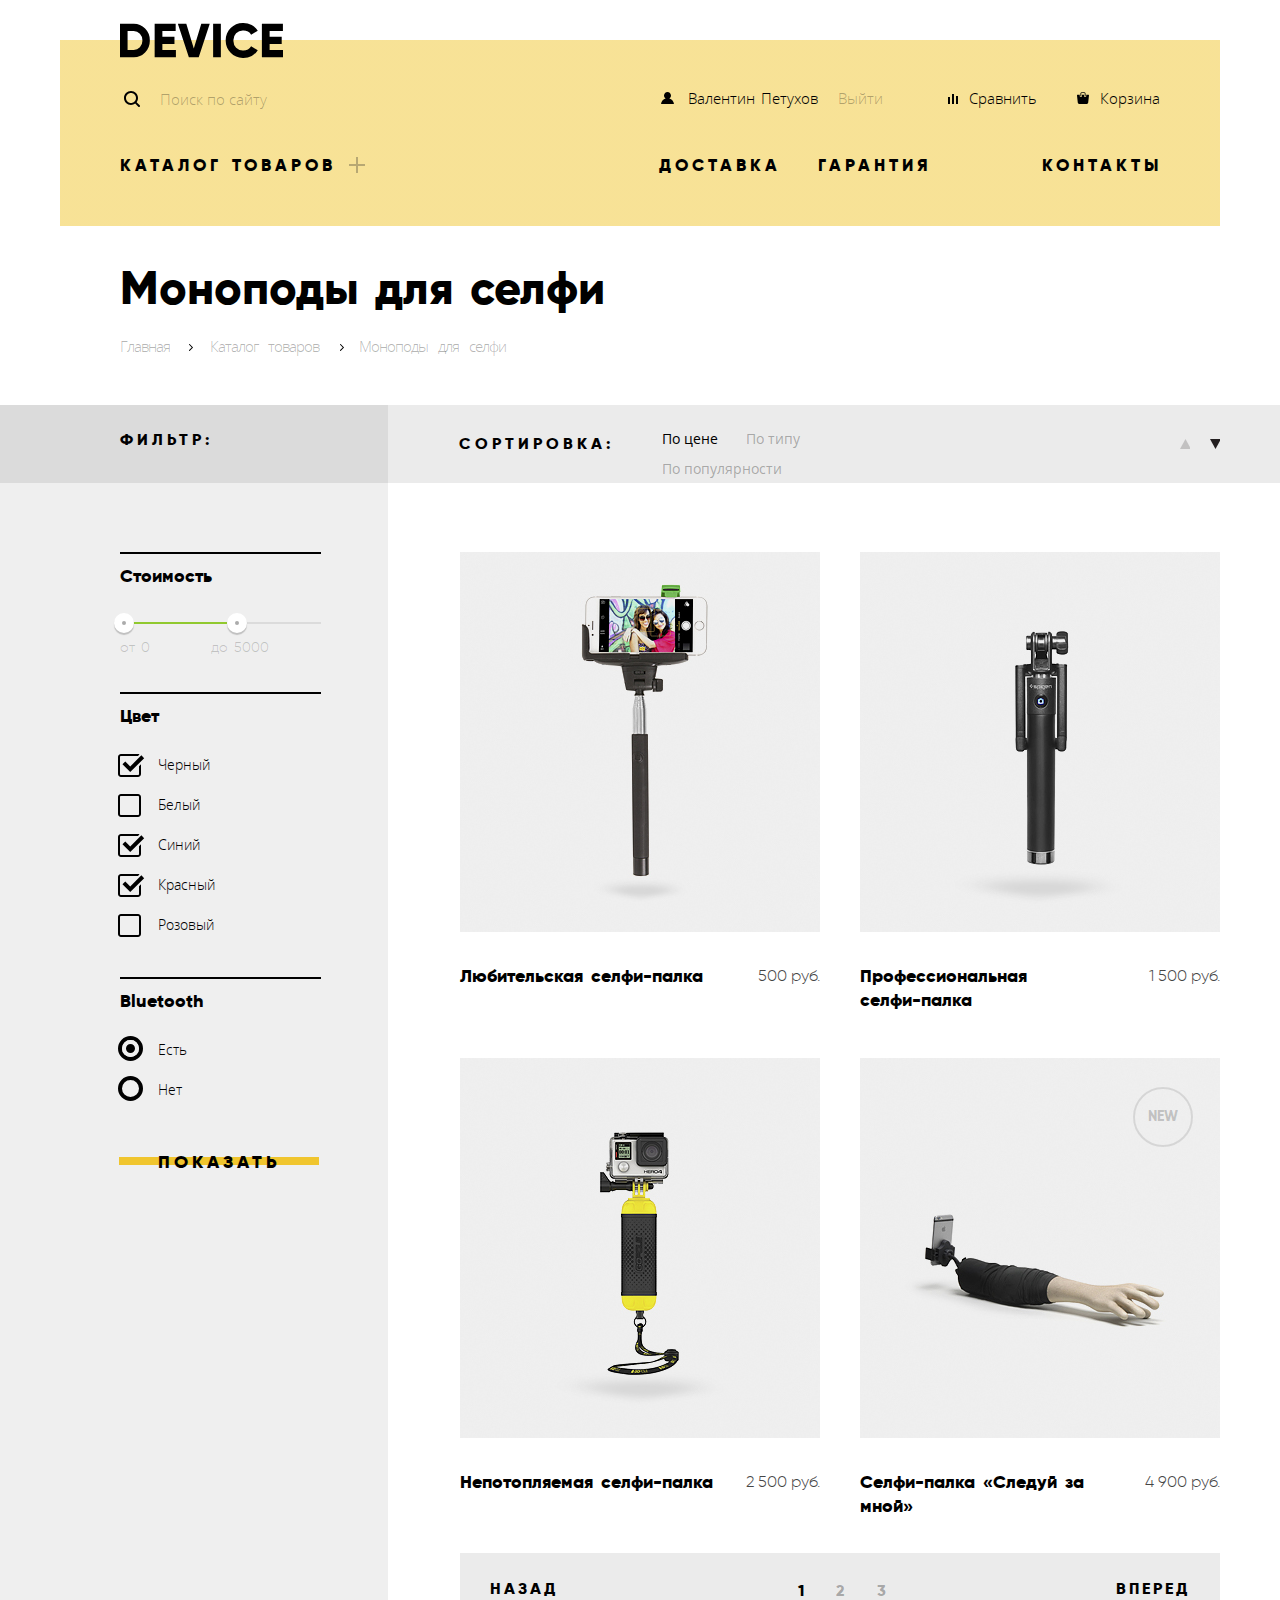
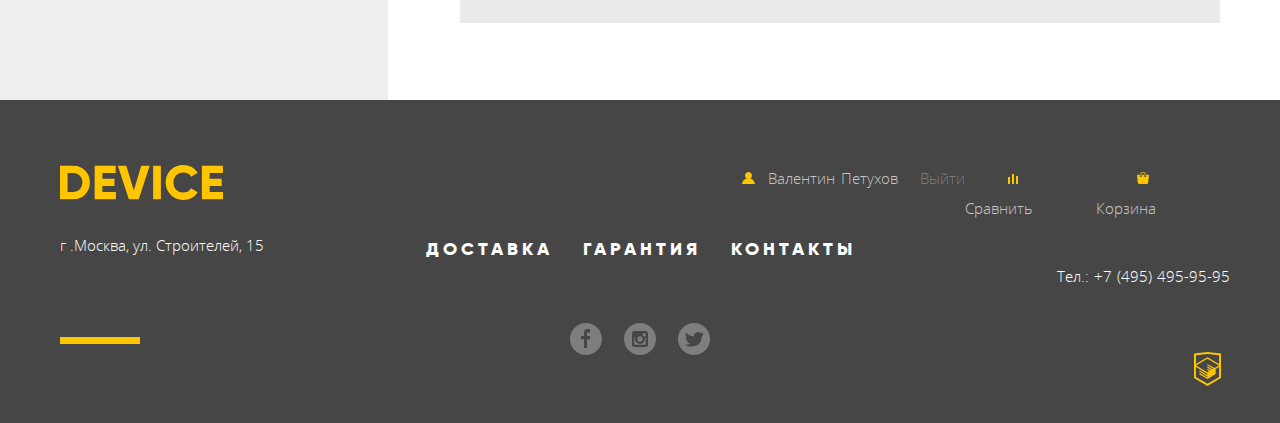
==== inner.html @ 181e3619 "Подготовка к защите" ====
<!DOCTYPE html>
<html lang = "ru">
  <head>
    <meta charset="utf-8">
    <title>HTML Academy: Девайс</title>
    <link rel = "stylesheet" href = "css/normalize.css">
    <link rel = "stylesheet" href = "css/min-style.css">
  </head>
  <body>
    <header class = "page-header">
      <div class = "main-container container-header">
        <div class = "container">
          <div class = "main-logo">
            <a class = "link-logo" href = "index.html" aria-label = "Логотип">
              <svg width = "163" height = "35" viewBox = "0 0 163 35">
                <g id = "logo-icon" xmlns = "http://www.w3.org/2000/svg">
                  <path d = "M-.151.702v33.6h13.532a15.72 15.72 0 0 0 11.72-4.824 16.458 16.458 0 0 0 4.712-11.976 16.458 16.458 0 0 0-4.712-11.976A15.723 15.723 0 0 0 13.381.702H-.151zM7.582 26.91V8.091h5.8a8.646 8.646 0 0 1 6.5 2.568 9.407 9.407 0 0 1 2.489 6.84 9.406 9.406 0 0 1-2.489 6.84 8.642 8.642 0 0 1-6.5 2.568h-5.8zm34.8-5.952h12.082v-7.3H42.378V8.091h13.291V.702H34.645v33.6H55.91V26.91H42.378v-5.952zm36.343 13.344L89.744.702h-8.458l-7.491 24.72L66.304.702h-8.457l11.019 33.6h9.859zm14.4 0h7.733V.702h-7.733v33.6zm38.615-1.416a15.506 15.506 0 0 0 6.041-5.688l-6.67-3.84a7.482 7.482 0 0 1-3.165 3.024 9.87 9.87 0 0 1-4.664 1.1 9.595 9.595 0 0 1-7.177-2.736 9.909 9.909 0 0 1-2.682-7.248 9.909 9.909 0 0 1 2.682-7.248 9.595 9.595 0 0 1 7.177-2.736 9.897 9.897 0 0 1 4.639 1.08 7.592 7.592 0 0 1 3.19 3.048l6.67-3.84a15.873 15.873 0 0 0-6.09-5.688 17.42 17.42 0 0 0-8.409-2.088c-9.779-.272-17.797 7.691-17.591 17.472-.208 9.781 7.809 17.747 17.588 17.476a17.52 17.52 0 0 0 8.458-2.088zm17.881-11.928h12.082v-7.3h-12.085V8.091h13.29V.702h-21.023v33.6h21.265V26.91h-13.532v-5.952z"/>
                </g>
              </svg>
            </a>
          </div>
          <ul class = "list-menu">
            <li class = "elem-menu">
              <form class = "focus-search" action = "#" method = "get">
                <input class = "search-grid search-cite" type = "search" placeholder = "Поиск по сайту" aria-label = "Форма поиск">
                <input class = "search-grid search-elem" type = "submit" value = "Найти" aria-label = "Кнопка найти">
              </form>
            <li class = "elem-menu">
              <a class = "login-header" href = "login.html">
                <svg xmlns = "http://www.w3.org/2000/svg" width = "13" height = "12" viewBox = "0 0 13 12">
                  <path id = "main-enter" d="M0.032,12h12.937c-0.163-2.643-2.074-4.837-4.671-5.543C9.306,5.846,9.985,4.75,9.985,3.485
                    C9.985,1.561,8.425,0,6.5,0S3.015,1.561,3.015,3.485c0,1.264,0.68,2.361,1.688,2.972C2.106,7.163,0.194,9.357,0.032,12z"/>
                </svg>
                <span>Валентин Петухов</span>
              </a>
            </li>
            <li class = "elem-menu">
              <a class = "active-exit" href = "login.html">Выйти</a>
            </li>
            <li class = "elem-menu">
              <a class = "link inner-compare" href = "#">
                <svg id = "main-compare" xmlns = "http://www.w3.org/2000/svg" width = "10" height = "10" viewBox = "0 0 10 10">
                  <rect x = "8" y = "2" width = "1.984" height = "8"/>
                  <rect y = "3" width = "1.984" height = "7"/>
                  <rect x = "4" width = "2" height = "10"/>
                </svg>
                <span>Сравнить</span>
              </a>
            </li>
            <li class = "elem-menu">
              <a class = "link cart" href = "#">
                <svg id = "main-cart" xmlns = "http://www.w3.org/2000/svg" width = "12" height = "12" viewBox = "0 0 12 12">
                  <g>
                    <path d = "M11.864,3.017c-0.082-0.098-0.203-0.154-0.327-0.154H9.225V4.09c0,0.563-0.484,1.022-1.08,1.022
                      c-0.594,0-1.078-0.458-1.078-1.022V2.863H4.909V4.09c0,0.563-0.485,1.022-1.08,1.022c-0.595,0-1.078-0.458-1.078-1.022V2.863H0.438
                      c-0.125,0-0.243,0.056-0.327,0.154C0.028,3.115-0.012,3.245,0.003,3.375l0.776,7.134c0.015,0.806,0.642,1.455,1.411,1.455h7.595
                      c0.77,0,1.396-0.649,1.411-1.455l0.776-7.134C11.987,3.245,11.946,3.115,11.864,3.017z"/>
                    <path d = "M3.829,4.499c0.239,0,0.433-0.184,0.433-0.409V1.84c0-0.632,0.672-1.022,1.295-1.022h1.079
                      c0.655,0,1.078,0.401,1.078,1.022v2.25c0,0.225,0.194,0.409,0.431,0.409c0.239,0,0.433-0.184,0.433-0.409V1.84
                      C8.577,0.773,7.761,0,6.636,0H5.557C4.367,0,3.398,0.826,3.398,1.84v2.25C3.398,4.315,3.592,4.499,3.829,4.499z"/>
                  </g>
                </svg>
                <span>Корзина</span>
              </a>
            </li>
          </ul>
          <nav class = "nav-menu">
            <ul class = "nav-list">
              <li class = "nav-elem">
                <a class = "link-menu catalog" href = "#">Каталог товаров</a>
                <ul class = "submenu submenu-grid">
                  <li>
                    <a href = "#">Виртуальная реальность</a>
                    <ul>
                      <li>
                        <a href = "#">Моноподы для селфи</a>
                      </li>
                      <li>
                        <a href = "#">Экшн-камеры</a>
                      </li>
                    </ul>
                  </li>
                  <li>
                    <a href = "#">Фитнес-браслеты</a>
                    <ul>
                      <li>
                        <a href = "#">Умные часы</a>
                      </li>
                    </ul>
                  </li>
                  <li>
                    <a href = "#">Квадрокоптеры</a>
                  </li>
                </ul>
              </li>
              <li class = "nav-elem">
                <a class = "link-menu delivery" href = "#">Доставка</a>
              </li>
              <li class = "nav-elem">
                <a class = "link-menu Guarantee" href = "#">Гарантия</a>
              </li>
              <li>
                <a class = "link-menu menu-contacts" href = "#">Контакты</a>
              </li>
            </ul>
          </nav>
          <h1 class = visually-hidden>Shop Device</h1>
        </div>
      </div>
    </header>
    <main class = "page-main">
      <div class = "padding-container">
        <div class = "main-container">
          <div class = "container">
            <h1 class = "title-show">Моноподы для селфи</h1>
            <ul class = "list-show">
              <li class = "elem-show pictures-arrows">
                <a class = "link-show" href = "index.html">Главная</a>
              </li>
              <li class = "elem-show pictures-arrows">
                <a class = "link-show" href = "#">Каталог товаров</a>
              </li>
              <li class = "elem-show link-active-show">
                Моноподы для селфи
              </li>
            </ul>
          </div>
        </div>
      </div>
      <section class = "filter-sort-catalog">
        <div class = "padding-container">
          <div class = "main-container filter-sort-container">
            <div class = "filter-sort-grid">
              <div class = "sort-container">
                <h2 class = "title-filter">Фильтр:</h2>
              </div>
              <div class = "sort-container">
                <h2 class = "title-sort">Сортировка:</h2>
                <ul class = "sort-list">
                  <li class = "sort-elem sort-activ">
                    <a href="#">По цене</a>
                  </li>
                  <li class = "sort-elem">
                    <a href="#">По типу</a>
                  </li>
                  <li class = "sort-elem">
                    <a href="#">По популярности</a>
                  </li>
                </ul>
                <ul class = "arrows">
                  <li class = "arrows-elem arrows-up">
                    <a href="#">Стрелка вверх</a>
                  </li>
                  <li class = "arrows-elem arrows-down">
                    <a href="#">Стрелка вниз</a>
                  </li>
                </ul>
              </div>
            </div>
          </div>
        </div>
      </section>
      <div class = "filter-catalog-background">
        <div class = "padding-container">
          <div class = "main-container">
            <div class = "filter-catalog-grid">
              <section class = "filter">
                <h3 class = "visually-hidden">Фильтр</h3>
                <form action = "#" method = "get">
                  <fieldset class = "range-filter">
                    <legend>Стоимость</legend>
                    <div class="range-controls">
                      <div class = "scale">
                        <div class = "bar"></div>
                      </div>
                      <div class = "toggle min-toggle" tabindex = "0"></div>
                      <div class = "toggle max-toggle" tabindex = "0"></div>
                    </div>
                    <div class = "price-controls">
                      <label>от
                        <input class = "price min-price" type="number" value = "" placeholder = "0">
                      </label>
                      <label>до
                        <input class = "price max-price" type="number" value = "" placeholder = "5000">
                      </label>
                    </div>
                  </fieldset>
                  <fieldset class = "input-color">
                    <legend>Цвет</legend>
                    <ul>
                      <li>
                        <input class = "visually-hidden filter-input filter-input-checkbox" type = "checkbox"
                          name = "black" id = "filter-black" checked>
                        <label for = "filter-black">Черный</label>
                      </li>
                      <li>
                        <input class = "visually-hidden filter-input filter-input-checkbox" type = "checkbox"
                          name = "filter-white" id = "filter-white">
                        <label for = "filter-white">Белый</label>
                      </li>
                      <li>
                        <input class = "visually-hidden filter-input filter-input-checkbox" type = "checkbox"
                          name = "filter-blue" id = "filter-blue" checked>
                        <label for = "filter-blue">Синий</label>
                      </li>
                      <li>
                        <input class = "visually-hidden filter-input filter-input-checkbox" type = "checkbox"
                          name = "filter-red" id = "filter-red" checked>
                        <label for = "filter-red">Красный</label>
                      </li>
                      <li>
                        <input class = "visually-hidden filter-input filter-input-checkbox" type = "checkbox"
                          name = "filter-pink" id = "filter-pink">
                        <label for = "filter-pink">Розовый</label>
                      </li>
                    </ul>
                  </fieldset>
                  <fieldset class = "input-Bluetooth">
                    <legend>Bluetooth</legend>
                    <ul>
                      <li>
                        <input class = "visually-hidden filter-input filter-input-radio" type = "radio"
                          name = "answer-group" value = "Yes" id = "filter-yes" checked>
                        <label for = "filter-yes">Есть</label>
                      </li>
                      <li>
                        <input class = "visually-hidden filter-input filter-input-radio" type = "radio"
                          name = "answer-group" value = "No" id = "filter-no">
                        <label for = "filter-no">Нет</label>
                      </li>
                    </ul>
                  </fieldset>
                  <button class = "button filter-button" type = "submit">Показать</button>
                </form>
              </section>
              <section class = "main-catalog">
                <ul class = "list-catalog">
                  <li class = "catalog-elem">
                    <img class = "catalog-image" src = "img/catalog-item-1.jpg" width = "360"
                      height = "380" alt = "Недорогая, любительская селфи-палка">
                    <span class = "check">New</span>
                    <div class = "card">
                      <h3 class = "card title-card">
                        <a href="#">Любительская селфи-палка</a>
                      </h3>
                      <span class = "card text-card">500 руб.</span>
                    </div>
                    <div class = "product-card">
                      <a class = "button btn-product-card" href = "#">В корзину</a>
                      <a class = "compare-product-card" href = "#">Добавить к сравнению</a>
                    </div>
                  </li>
                  <li class = "catalog-elem">
                    <img class = "catalog-image" src = "img/catalog-item-2.jpg" width = "360"
                      height = "380" alt = "Усиленная, профессиональная селфи-палка">
                    <span class = "check">New</span>
                    <div class = "card">
                      <h3 class = "card title-card">
                        <a href = "#">Профессиональная селфи-палка</a>
                      </h3>
                      <span class = "card text-card">1 500 руб.</span>
                    </div>
                    <div class = "product-card">
                      <a class = "button btn-product-card" href = "#">В корзину</a>
                      <a class = "compare-product-card" href = "#">Добавить к сравнению</a>
                    </div>
                  </li>
                  <li class = "catalog-elem">
                    <img class = "catalog-image" src = "img/catalog-item-3.jpg" width = "360"
                      height = "380" alt = "Надежная, непотопляемая селфи-палка">
                    <span class = "check">New</span>
                    <div class = "card">
                      <h3 class = "card title-card">
                        <a href="#">Непотопляемая селфи-палка</a>
                      </h3>
                      <span class = "card text-card">2 500 руб.</span>
                    </div>
                    <div class = "product-card">
                      <a class = "button btn-product-card" href = "#">В корзину</a>
                      <a class = "compare-product-card" href = "#">Добавить к сравнению</a>
                    </div>
                  </li>
                  <li class = "catalog-elem">
                    <img class = "catalog-image" src = "img/catalog-item-4.jpg" width = "360"
                      height = "380" alt = "Для любителей исскуств селфи-палок">
                    <span class = "check">New</span>
                    <div class = "card">
                      <h3 class = "card title-card">
                        <a href = "#">Cелфи-палка &#171;Следуй за мной&#187;</a>
                      </h3>
                      <span class = "card text-card">4 900 руб.</span>
                    </div>
                    <div class = "product-card">
                      <a class = "button btn-product-card" href = "#">В корзину</a>
                      <a class = "compare-product-card" href = "#">Добавить к сравнению</a>
                    </div>
                  </li>
                </ul>
                <div class = "pagination">
                  <ul class = "list-pagination">
                    <li class = "pagination-elem">
                      <a class = "pagination-back" href="#">Назад</a>
                    </li>
                    <li class = "pagination-elem">
                      <ul class = "number-submenu">
                        <li class = "current-active">
                          <a href = "#">1</a>
                        </li>
                        <li class = "number-elem">
                          <a href = "#">2</a>
                        </li>
                        <li class = "number-elem">
                          <a href = "#">3</a>
                        </li>
                      </ul>
                    </li>
                    <li class = "pagination-elem">
                      <a class = "pagination-forward" href = "#">Вперед</a>
                    </li>
                  </ul>
                </div>
              </section>
            </div>
          </div>
        </div>
      </div>
    </main>
    <footer class = "page-footer">
      <div class = "main-container">
        <div class = "grid-footer">
          <div class = "elem-container">
            <a class = "logo-device" href = "index.html">
              <svg class= "logo-footer" width = "163" height = "35" viewBox = "0 0 163 35">
                <use xlink:href = "#logo-icon" class = "logo-elem" xmlns = "http://www.w3.org/2000/svg" />
              </svg>
            </a>
            <p class = "address">г .Москва, ул. Строителей, 15</p>
          </div>
          <div class = "elem-container Services-social-container">
            <section class = "menu-footer">
              <h2 class = visually-hidden>Навигационная меню</h2>
              <ul class = "list-footer">
                <li class = "elem-footer">
                  <a href = "#">Доставка</a>
                </li>
                <li class = "elem-footer">
                  <a href = "#">Гарантия</a>
                </li>
                <li class = "elem-footer">
                  <a href = "#">Контакты</a>
                </li>
              </ul>
            </section>
            <section class = "social-footer">
              <h2 class = visually-hidden>Социальные сети</h2>
              <ul class= "social-list">
                <li class = "social-elem">
                  <a class = "social-facebook" href = "#" aria-label = "Фейсбук">
                    <svg xmlns = "http://www.w3.org/2000/svg" width = "32" height = "32" viewBox = "0 0 32 32">
                      <path d = "M16,0C7.164,0,0,7.163,0,16s7.164,16,16,16c8.837,0,16-7.164,16-16S24.837,0,16,0z M20.062,9.455h-3.021
                        v3.444h3.021v3.445h-3.021v8.61h-3.021v-8.61H11v-3.445h3.021V9.455c0-1.902,1.353-3.445,3.021-3.445h3.021V9.455z"/>
                    </svg>
                  </a>
                </li>
                <li class = "social-elem">
                  <a class = "social-instagram" href = "#" aria-label = "Инстаграм">
                    <svg xmlns = "http://www.w3.org/2000/svg" width = "32" height = "32" viewBox = "0 0 32 32">
                      <g>
                        <path d = "M20.916,16c0,2.728-2.211,4.938-4.938,4.938S11.039,18.728,11.039,16c0-0.394,0.051-0.773,0.138-1.14
                          h-0.897v6.838h11.396V14.86h-0.897C20.865,15.227,20.916,15.606,20.916,16z"/>
                        <path d = "M15.978,18.659c1.466,0,2.659-1.193,2.659-2.659s-1.193-2.659-2.659-2.659
                          c-1.466,0-2.659,1.193-2.659,2.659S14.511,18.659,15.978,18.659z"/>
                        <rect x = "18.637" y = "10.302" width = "3.039" height = "3.039"/>
                        <path d = "M16,0C7.164,0,0,7.164,0,16c0,8.837,7.164,16,16,16c8.837,0,16-7.163,16-16C32,7.164,24.837,0,16,0z
                          M23.955,21.698c0,1.254-1.025,2.279-2.279,2.279H10.279C9.026,23.978,8,22.952,8,21.698V10.302c0-1.253,1.026-2.279,2.279-2.279
                          h11.396c1.254,0,2.279,1.026,2.279,2.279V21.698z"/>
                      </g>
                    </svg>
                  </a>
                </li>
                <li class = "social-elem">
                  <a class = "social-twitter" href = "#" aria-label = "Твиттер">
                    <svg xmlns = "http://www.w3.org/2000/svg" width = "32" height = "32" viewBox = "0 0 32 32">
                      <g>
                        <path d = "M16,0C7.164,0,0,7.164,0,16c0,8.837,7.164,16,16,16c8.837,0,16-7.163,16-16C32,7.164,24.837,0,16,0z
                          M23.944,12.809c-0.251,6.516-3.463,10.832-10.992,10.702c-0.14,0-0.205,0-0.233,0c-0.015,0-0.021,0-0.021,0
                          c-0.029,0-0.094,0-0.232,0c-0.447,0-4.543-0.443-5.344-1.823c2.479,0.19,4.247-0.406,5.12-1.136
                          c-1.048-0.289-2.923-0.461-3.251-2.848c0.384,0.104,0.618,0.221,1.299,0.113c-1.307-0.824-2.758-1.519-2.679-3.643
                          c0.311,0.317,1.164,0.518,1.46,0.457c-0.768-0.233-2.149-3.244-0.974-4.781c1.984,1.79,4.075,3.482,7.804,3.643
                          c0.227-2.214,1.24-3.699,3.168-4.325c1.84-0.479,3.255,0.26,3.901,1.138c0.737-0.224,1.453-0.466,2.193-0.685
                          c-0.004,0.833-0.569,1.463-0.935,1.709c0.747,0.165,1.423-0.475,1.423-0.475C25.467,11.818,24.557,12.58,23.944,12.809z"/>
                      </g>
                    </svg>
                  </a>
                </li>
              </ul>
            </section>
          </div>
          <div class = "elem-container">
            <section class = "second-menu">
              <h2 class = visually-hidden>Дополнительное меню подвала</h2>
              <ul class = "second-list">
                <li class = "second-active-elem">
                  <a class = "second-login-active" href = "login.html">
                    <svg width = "13" height = "12" viewBox = "0 0 13 12">
                      <use xlink:href = "#main-enter" xmlns = "http://www.w3.org/2000/svg" />
                    </svg>
                    <span>Валентин Петухов</span>
                </a>
                </li>
                <li class = "second-elem ">
                  <a class = "second-enter-active" href = "login.html">Выйти</a>
                </li>
                <li class = "second-elem">
                  <a class = "second-enter second-compare" href = "#">
                    <svg width = "10" height = "10" viewBox = "0 0 10 10">
                      <use xlink:href = "#main-compare" xmlns = "http://www.w3.org/2000/svg" />
                    </svg>
                    <span>Сравнить</span>
                  </a>
                </li>
                <li class = "second-elem second-cart">
                  <a class = "second-enter second-cart" href = "#">
                    <svg width = "12" height = "12" viewBox = "0 0 12 12">
                      <use xlink:href = "#main-cart" xmlns = "http://www.w3.org/2000/svg" />
                    </svg>
                    <span>Корзина</span>
                  </a>
                </li>
              </ul>
            </section>
            <div class = "telefon">
              <a href = "tel:+74954959595" class = "telefon-elem">
                Тел.: +7 (495) 495-95-95
              </a>
            </div>
            <div class = "logo-htmlacademy">
              <a class = "htmlacademy-image" href = "https://htmlacademy.ru/intensive/htmlcss">Логотип HTMLacademy</a>
            </div>
          </div>
        </div>
      </div>
    </footer>
  </body>
</html>
---- css/min-style.css ----
@font-face{font-family:"Gilroy";src:url(../fonts/gilroyextrabold.woff2) format("woff2"),url(../fonts/gilroyextrabold.woff) format("woff");font-weight:800;font-style:normal}@font-face{font-family:"Gilroy";src:url(../fonts/gilroylight.woff2) format("woff2"),url(../fonts/gilroylight.woff) format("woff");font-weight:300;font-style:normal}@font-face{font-family:"Open Sans";src:url(../fonts/opensans.woff2) format("woff2"),url(../fonts/opensans.woff) format("woff");font-weight:400;font-style:normal}@font-face{font-family:"Open Sans";src:url(../fonts/opensanslight.woff2) format("woff2"),url(../fonts/opensanslight.woff) format("woff");font-weight:300;font-style:normal}*,::before,::after{box-sizing:border-box}body{margin:0;padding:0;font-family:"Open Sans","Arial",sans-serif;font-size:15px;line-height:30px;color:#000;font-weight:300}a{text-decoration:none}img{max-width:100%}.visually-hidden:not(:focus):not(:active),input[type=checkbox].visually-hidden,input[type=radio].visually-hidden{position:absolute;width:1px;height:1px;margin:-1px;padding:0;white-space:nowrap;border:0;-webkit-clip-path:inset(100%);clip-path:inset(100%);clip:rect(0 0 0 0);overflow:hidden}.button{display:block;height:40px;font-family:"Gilroy","Arial",sans-serif;font-size:18px;line-height:24px;color:inherit;font-weight:800;letter-spacing:4px;text-align:center;text-transform:uppercase;background-color:transparent;background-image:linear-gradient(180deg,transparent 15px,#f0c52e 15px,#f0c52e 23px,transparent 23px);border:0}.button:hover{background-color:#f0c52e}.button:active{color:rgba(0,0,0,.3);background-color:#f0c52e}.button.disabled,.button:disabled{background-color:#000;opacity:.5;cursor:default}.container{width:1040px;margin:0 auto}.main-container{width:1160px;margin:0 auto}.padding-container{padding:0 20px}.page-header{padding:0 20px}.container-header{min-height:226px;background-image:linear-gradient(to bottom,transparent 40px,rgba(240,197,46,.5) 40px,rgba(240,197,46,.5))}.main-logo{width:163px;height:35px;padding-top:23px;margin-bottom:48px}.link-logo{width:163px;height:35px}.link-logo:hover{opacity:.6}.link-logo:active{opacity:.3}.list-menu,.nav-list{margin:0;padding:0;list-style:none}.list-menu{display:flex;margin-bottom:33px}.focus-search{position:relative}.focus-search::before{content:"";position:absolute;top:8px;left:4px;width:20px;height:20px;background-image:url(../img/icon-search.svg);background-repeat:no-repeat;background-position:0 0}.search-cite{width:351px;height:34px;padding-left:40px;font:inherit;color:inherit;background-color:transparent;border:0;border-bottom:2px solid transparent}.search-grid{display:inline-block;margin-right:-4px;vertical-align:top}.search-cite:focus{width:351px;height:34px;padding-left:40px;padding-right:36px;outline:0;border-bottom:2px solid #000}.search-cite::-webkit-input-placeholder{color:rgba(0,0,0,.3)}.search-cite::-moz-placeholder{color:rgba(0,0,0,.3)}.search-cite:-ms-input-placeholder{color:rgba(0,0,0,.3)}.search-cite::-ms-input-placeholder{color:rgba(0,0,0,.3)}.search-cite::placeholder{color:rgba(0,0,0,.3)}.search-cite:hover::-webkit-input-placeholder{color:rgba(0,0,0,.6)}.search-cite:hover::-moz-placeholder{color:rgba(0,0,0,.6)}.search-cite:hover:-ms-input-placeholder{color:rgba(0,0,0,.6)}.search-cite:hover::-ms-input-placeholder{color:rgba(0,0,0,.6)}.search-cite:hover::placeholder{color:rgba(0,0,0,.6)}.search-cite::-webkit-input-placeholder{color:rgba(0,0,0,.3)}.search-cite::-moz-placeholder{color:rgba(0,0,0,.3)}.search-cite:-ms-input-placeholder{color:rgba(0,0,0,.3)}.search-cite::-ms-input-placeholder{color:rgba(0,0,0,.3)}.search-cite::placeholder{color:rgba(0,0,0,.3)}.search-cite:hover::-webkit-input-placeholder{color:rgba(0,0,0,.6)}.search-cite:hover::-moz-placeholder{color:rgba(0,0,0,.6)}.search-cite:hover:-ms-input-placeholder{color:rgba(0,0,0,.6)}.search-cite:hover::-ms-input-placeholder{color:rgba(0,0,0,.6)}.search-cite:hover::placeholder{color:rgba(0,0,0,.6)}.search-elem{padding:7px 20px 6px;color:#000;background-color:transparent;border:2px solid #000}.search-elem:hover{color:#fff;background-color:#000}.search-elem:active{color:rgba(255,255,255,.3);background-color:#000}.search-elem{visibility:hidden}.search-elem:hover,.search-elem:active,.search-cite:focus+.search-elem{visibility:visible}.elem-menu svg{margin-right:10px}.elem-menu:nth-child(3) svg{margin-right:7px}.elem-menu:nth-child(4) svg,.elem-menu:nth-child(5) svg{margin-right:7px}.elem-menu .login-header{margin-left:104px;word-spacing:2px}.login-header svg{margin-right:8px}.elem-menu .active-exit{margin-left:20px}.elem-menu .inner-compare{margin-left:65px}.elem-menu .enter{margin-left:103px}.elem-menu .compare{margin-left:218px}.elem-menu .cart{margin-left:40px}.link{color:inherit}.active-exit{color:rgba(0,0,0,.3)}.login-header{color:inherit}.link:hover{color:rgba(0,0,0,.6);opacity:.6}.link:active{color:rgba(0,0,0,.3);opacity:.3}.link-menu{font-family:"Gilroy","Arial",sans-serif;font-size:17px;line-height:24px;color:inherit;font-weight:800;letter-spacing:4px;word-spacing:2px;text-transform:uppercase}.nav-list{display:flex}.nav-menu .catalog{position:relative;white-space:nowrap}.nav-menu .catalog::after{content:"";position:absolute;top:2px;right:-29px;width:16px;height:16px;background-image:url(../img/icon-plus.svg);background-repeat:no-repeat;background-position:0 0;opacity:.3}.nav-menu .delivery{margin-left:323px}.nav-menu .Guarantee{margin-left:37px}.nav-menu .menu-contacts{margin-left:110px}.link-menu:hover{color:rgba(0,0,0,.6)}.link-menu:active{color:rgba(0,0,0,.3)}.nav-list .submenu{display:none;position:absolute;margin-left:-60px;width:1160px;min-height:129px;list-style:none;background-color:#f7e296;z-index:2}.nav-list>li:hover .submenu{display:block}.submenu-grid>li{display:inline-block;margin-top:30px;margin-bottom:39px;margin-right:-4px;margin-right:45px;margin-left:20px;vertical-align:top}.submenu-grid>li a{color:#000}.submenu-grid>li a:hover{color:rgba(0,0,0,.6)}.submenu-grid>li a:active{color:rgba(0,0,0,.3)}.submenu ul{margin:0;padding:0;list-style:none}.slider{position:relative;margin-bottom:167px}.content-article{padding-top:79px}.slider-container{background-image:linear-gradient(to bottom,rgba(240,197,46,.5),rgba(240,197,46,.5) 113px,transparent 113px,transparent)}.grid-slider{display:flex;justify-content:flex-end;padding-top:3px;padding-right:21px}.slide-container{width:510px;padding-left:24px}.slider-title{position:relative;width:400px;margin:0;padding:0;margin-left:7px;margin-bottom:19px;font-family:"Gilroy","Arial",sans-serif;letter-spacing:1px;word-spacing:-3px;font-size:47px;line-height:56px;font-weight:800;z-index:1}.slide-elem:nth-of-type(3) .slider-title{width:513px}.slider-title::before{content:"";position:absolute;top:-42px;width:100px;height:7px;border-top:7px solid #fff}.slider-title::after{content:"01";position:absolute;top:-32px;right:-93px;width:166px;height:131px;font-family:"Gilroy","Arial",sans-serif;font-size:180px;color:#fff}.slide-elem:nth-child(2) .slider-title::after{content:"02";position:absolute;top:-32px;right:-71px;width:166px;height:131px;font-family:"Gilroy","Arial",sans-serif;font-size:180px;color:#fff}.slide-elem:nth-child(3) .slider-title::after{content:"03";position:absolute;top:-32px;right:44px;width:166px;height:131px;font-family:"Gilroy","Arial",sans-serif;font-size:180px;color:#fff;z-index:-1}.slider-text{width:480px;margin:0;padding:0;margin-left:6px;margin-bottom:44px;word-spacing:1px;color:#464646}.slide-elem:nth-of-type(2) .slider-text{padding-right:40px}.slide-elem:nth-of-type(3) .slider-text{padding-right:20px}.control-button-grid{display:inline-block;margin-right:-4px;margin-bottom:46px;vertical-align:bottom}.control-button-grid::nth-child(3){margin-right:0}.btn-slider{width:220px;margin-left:7px;margin-right:176px;padding-top:7px;padding-left:3px}.text-table{width:450px;margin-left:5px;border-collapse:collapse}.text-table td{padding-bottom:7px}.text-table td:nth-child(1){width:100px}.text-table td:nth-child(2){width:160px;padding-left:66px}.text-table td:nth-child(3){width:200px;padding-left:49px}.slide-elem-table:nth-of-type(3) td:nth-child(2){width:200px;padding-left:11px}.text-value td{font-family:"Gilroy","Arial",sans-serif;font-size:36px;line-height:48px;font-weight:300}.text-product td{font-size:13px;line-height:20px}.control-sliders label{position:relative;display:inline-block;width:12px;height:12px;margin-top:3px;margin-right:-4px;margin-right:17px;font-size:0;vertical-align:top;background-color:transparent;border:1px solid #000;border-radius:50%}.control-sliders label:nth-child(3){margin-right:0}.slide-images img{position:absolute;width:384px;margin-top:-80px;margin-left:-502px}.slide-images img:nth-child(2){width:345px;margin:0;margin-top:-69px;margin-left:-476px}.slide-images img:nth-child(3){width:526px;margin-top:-16px;margin-left:-561px}.slide-list,.slide-list-table{margin:0;padding:0;list-style:none}.slide-picture,.slide-elem,.slide-elem-table{display:none}#control-1:checked~.slide-list .slide-elem:nth-child(1),#control-2:checked~.slide-list .slide-elem:nth-child(2),#control-3:checked~.slide-list .slide-elem:nth-child(3),#control-1:checked~.slide-list-table .slide-elem-table:nth-child(1),#control-2:checked~.slide-list-table .slide-elem-table:nth-child(2),#control-3:checked~.slide-list-table .slide-elem-table:nth-child(3),#control-1:checked~.slide-images .slide-picture:nth-child(1),#control-2:checked~.slide-images .slide-picture:nth-child(2),#control-3:checked~.slide-images .slide-picture:nth-child(3){display:block}#control-1:checked~.control-sliders .slider-controls-item--1::before,#control-2:checked~.control-sliders .slider-controls-item--2::before,#control-3:checked~.control-sliders .slider-controls-item--3::before{content:"";position:absolute;top:2px;left:2px;width:6px;height:6px;border:1px solid #000;border-radius:50%}.gadgets{margin-bottom:21px}.list-gadgets{display:flex;flex-wrap:wrap;margin:0;padding:0;list-style:none}.gadget-elem{width:160px;min-height:240px;margin-right:40px}.gadget-elem:nth-child(6n){margin-right:0}.gadget-content{position:relative;font-size:0}.gadget-content::before{content:"";position:absolute;top:51px;left:31px;width:97px;height:55px;background-image:url(../img/popular-1.svg);background-repeat:no-repeat;background-position:0 0}.gadget-elem:nth-child(2) .gadget-content::before{content:"";position:absolute;top:40px;left:38px;width:86px;height:117px;background-image:url(../img/popular-2.svg);background-repeat:no-repeat;background-position:0 0}.gadget-elem:nth-child(3) .gadget-content::before{content:"";position:absolute;top:37px;left:49px;width:71px;height:87px;background-image:url(../img/popular-3.svg);background-repeat:no-repeat;background-position:0 0}.gadget-elem:nth-child(4) .gadget-content::before{content:"";position:absolute;top:49px;left:29px;width:107px;height:65px;background-image:url(../img/popular-4.svg);background-repeat:no-repeat;background-position:0 0}.gadget-elem:nth-child(5) .gadget-content::before{content:"";position:absolute;top:31px;left:56px;width:56px;height:98px;background-image:url(../img/popular-5.svg);background-repeat:no-repeat;background-position:0 0}.gadget-elem:nth-child(6) .gadget-content::before{content:"";position:absolute;top:48px;left:13px;width:132px;height:69px;background-image:url(../img/popular-6.svg);background-repeat:no-repeat;background-position:0 0}.list-gadgets h3{margin:0;padding:0;margin-top:97px;font-family:"Gilroy","Arial",sans-serif;font-size:18px;line-height:24px;font-weight:800;letter-spacing:0}.gadget-elem:nth-child(2) h3{width:100px}.list-gadgets .gadget-content{padding:80px;background-color:rgba(240,197,46,.5)}.list-gadgets a:hover{background-color:#f0c52e}.gadget-content:active::before{opacity:.3}.gadget-content:active+.gadget-active{color:rgba(0,0,0,.3)}.second-slider{margin-bottom:94px}.background-second-slider{min-height:388px;background-image:linear-gradient(180deg,transparent,transparent 100px,#e5e5e5 100px,#e5e5e5 388px)}.content-services{display:flex}.list-second-slide{margin:0;padding:0;list-style:none}.title-second-slide{position:relative;margin:0;padding:0;margin-bottom:30px;font-family:"Gilroy","Arial",sans-serif;font-size:47px;line-height:48px;font-weight:800;letter-spacing:1px}.elem-second-slide p{width:460px;margin:0;padding:0;margin-bottom:40px;word-spacing:1px}.elem-second-slide:nth-child(2) p{width:464px}.elem-second-slide:nth-child(3) p{width:434px}.elem-second-slide .title-second-slide::after{content:"";position:absolute;top:11px;right:-234px;width:136px;height:164px;background-image:url(../img/service-delivery.svg);background-repeat:no-repeat;background-position:0 0}.elem-second-slide:nth-of-type(2) .title-second-slide::after{content:"";position:absolute;top:-13px;right:-250px;width:171px;height:195px;background-image:url(../img/service-warranty.svg);background-repeat:no-repeat;background-position:0 0}.elem-second-slide:nth-of-type(3) .title-second-slide::after{content:"";position:absolute;top:-14px;right:-255px;width:156px;height:188px;background-image:url(../img/service-credit.svg);background-repeat:no-repeat;background-position:0 0}.elem-second-slide{display:none;padding-top:74px}#delivery:checked~.list-second-slide .elem-second-slide:nth-child(1),#warranty:checked~.list-second-slide .elem-second-slide:nth-child(2),#сredit:checked~.list-second-slide .elem-second-slide:nth-child(3){display:block}.buttons-container{display:flex;flex-direction:column;min-height:319px;padding-top:80px;margin-right:116px;margin-bottom:69px;border-right:7px solid #000}.buttons-container .button{width:160px;margin-right:118px;margin-bottom:25px;padding-top:8px;padding-left:5px;text-align:center}.buttons-container .button:hover,.buttons-container .button:active{color:#000;background-color:#f0c52e}#delivery:checked~.buttons-container label[for=delivery],#warranty:checked~.buttons-container label[for=warranty],#сredit:checked~.buttons-container label[for=сredit]{margin-right:0;padding-left:20px;padding-right:258px;color:#f7e184;text-align:center;background-image:none;background-color:#000}#warranty:checked~.buttons-container label[for=warranty]{padding-left:24px;padding-right:254px}#сredit:checked~.buttons-container label[for=сredit]{padding-left:36px;padding-right:242px}.company{margin-bottom:94px}.list-company{display:flex;flex-wrap:wrap;margin:0;padding:0;list-style:none}.company-elem{width:260px;min-height:100px;margin-right:40px}.company-elem:nth-child(4){margin-right:0}.company-elem a{position:relative}.company-elem a:hover::before{content:"";position:absolute;width:260px;height:100px;background-image:url(../img/logo-dj.png);background-repeat:no-repeat;background-position:0 0}.company-elem:nth-child(2) a:hover::before{content:"";position:absolute;width:260px;height:100px;background-image:url(../img/logo-spgadgets.png);background-repeat:no-repeat;background-position:0 0}.company-elem:nth-child(3) a:hover::before{content:"";position:absolute;width:260px;height:100px;background-image:url(../img/logo-gopro.png);background-repeat:no-repeat;background-position:0 0}.company-elem:nth-child(4) a:hover::before{content:"";position:absolute;width:260px;height:100px;background-image:url(../img/logo-vive.png);background-repeat:no-repeat;background-position:0 0}.company-elem a{opacity:.2}.company-elem a:hover{opacity:1}.contacts,.about-us{width:560px;padding-top:44px}.about-us{margin-right:40px}.grid-contacts{display:flex;margin-bottom:81px}.title-contacts{position:relative;margin:0;padding:0;margin-bottom:42px;font-family:"Gilroy","Arial",sans-serif;font-size:47px;line-height:48px;font-weight:800}.title-contacts::before{content:"";position:absolute;top:-53px;width:80px;height:7px;border-top:7px solid #000}.about-us .text-contacts{width:470px;margin:0;padding:0;margin-bottom:66px;word-spacing:-1px}.about-us .text-contacts:nth-child(2){width:450px;margin-bottom:30px;word-spacing:1px}.list-contacts{margin:0;padding:0;margin-bottom:55px;padding-left:37px;font-family:"Gilroy","Arial",sans-serif;font-size:16px;line-height:40px;font-weight:800;list-style:none}.elem-contacts{position:relative}.elem-contacts::before{content:"";position:absolute;top:16px;left:-35px;width:8px;height:8px;border-radius:50%;border:2px solid #e5e5e5}.btn-about-us{width:260px;padding-top:7px;padding-left:5px}.contacts .text-contacts{margin-bottom:39px}.map{margin:0;padding:0;margin-bottom:60px}.btn-contacts{width:260px;padding-left:11px}.title-show{margin:0;padding:0;margin-top:38px;margin-bottom:19px;font-family:"Gilroy","Arial",sans-serif;font-size:47px;line-height:48px;font-weight:800;word-spacing:4px}.filter-catalog-grid{display:flex}.list-show{display:flex;margin:0;padding:0;margin-bottom:44px;list-style:none}.elem-show{margin-right:40px;letter-spacing:-1px;word-spacing:7px}.pictures-arrows{position:relative}.pictures-arrows::after{content:"";position:absolute;top:13px;left:69px;width:6px;height:9px;background-image:url(../img/nav-arrow.svg);background-repeat:no-repeat;background-position:0 0}.pictures-arrows:nth-child(2)::after{content:"";position:absolute;top:13px;left:130px;width:6px;height:9px;background-image:url(../img/nav-arrow.svg);background-repeat:no-repeat;background-position:0 0}.link-active-show{color:rgba(0,0,0,.3)}.link-show{color:rgba(0,0,0,.3)}.link-show:hover{color:rgba(0,0,0,.6)}.link-show:active{color:rgba(0,0,0,.1)}.list-catalog{display:flex;flex-wrap:wrap;width:760px;margin:0;padding:0;margin-top:69px;list-style:none}.list-catalog .catalog-elem{position:relative;width:360px;min-height:495px;margin-bottom:11px}.catalog-elem .check{visibility:hidden;position:absolute;top:29px;right:27px;width:60px;height:60px;padding-top:16px;font-family:"Gilroy","Arial",sans-serif;font-size:14px;line-height:24px;font-weight:800;text-transform:uppercase;text-align:center;color:rgba(0,0,0,.2);border:2px solid rgba(0,0,0,.1);border-radius:50%}.catalog-elem:nth-child(4) .check{visibility:visible}.list-catalog .catalog-elem:nth-child(2n){margin-left:40px;margin-right:0}.list-catalog .catalog-elem:nth-last-child(1),.list-catalog .catalog-elem:nth-last-child(2){margin-bottom:0}.catalog-elem img{margin-bottom:23px}.product-card{position:absolute;top:0;width:360px;min-height:379px;padding-top:169px;text-align:center;background-color:transparent;opacity:0;cursor:pointer;z-index:1}.product-card:hover{background-color:rgba(238,238,238,.7);opacity:1}.btn-product-card{width:200px;padding-top:7px;margin-left:80px;margin-bottom:9px}.product-card .compare-product-card{font-family:"Open Sans","Arial",sans-serif;font-size:13px;line-height:36px;color:rgba(0,0,0,.5);font-weight:300}.product-card .compare-product-card:hover{color:#000}.product-card .compare-product-card:active{color:rgba(0,0,0,.2)}.card{display:flex;justify-content:space-between}.main-catalog a{font-family:"Gilroy","Arial",sans-serif;font-size:18px;line-height:24px;color:inherit;font-weight:800;word-spacing:3px}.catalog-elem h3{margin:0;padding:0}.catalog-elem:nth-child(2) h3{width:180px}.catalog-elem:nth-child(4) h3{width:230px}.main-catalog span{font-family:"Gilroy","Arial",sans-serif;font-size:16px;line-height:24px;color:#464646;font-weight:300}.pagination{margin-bottom:77px;background-color:rgba(0,0,0,.08)}.list-pagination{display:flex;justify-content:space-between;min-height:70px;margin:0;padding:0;padding-top:20px;list-style:none}.number-submenu{display:flex;margin:0;padding:0;padding-top:2px;padding-left:10px;list-style:none}.number-submenu li{margin-right:32px}.number-submenu li:last-child{margin-right:0}.pagination-elem a{font-family:"Gilroy","Arial",sans-serif;font-size:16px;line-height:24px;color:rgba(0,0,0,.3);font-weight:800;text-transform:uppercase}.pagination-elem a:hover{color:rgba(0,0,0,.6)}.pagination-elem a:active{color:#000}.current-active a,.current-active a:hover,.current-active a:active{font-family:"Gilroy","Arial",sans-serif;font-size:16px;line-height:24px;color:#000;font-weight:800}.list-pagination .pagination-back,.list-pagination .pagination-forward{width:126px;padding:25px 30px 25px 30px;font-family:"Gilroy","Arial",sans-serif;font-size:16px;line-height:24px;color:#000;font-weight:800;text-align:center;letter-spacing:3px}.list-pagination .pagination-back:hover,.list-pagination .pagination-forward:hover{color:#000;background-color:#d9d9d9}.list-pagination .pagination-back:active,.list-pagination .pagination-forward:active{color:rgba(0,0,0,.3);background-color:#d9d9d9}.filter-sort-grid{display:flex}.filter-sort-catalog{background-image:linear-gradient(to right,#dbdbdb ,#dbdbdb 25%,#ebebeb 25%,#ebebeb)}.filter-sort-grid .sort-container:first-child{width:328px;min-height:70px;padding-top:23px;padding-left:60px;background-color:#dbdbdb}.filter-sort-grid .sort-container:nth-child(2){display:flex;align-items:center;width:832px;min-height:70px}.title-sort,.title-filter{margin:0;padding:0;font-family:"Gilroy","Arial",sans-serif;font-size:16px;line-height:24px;color:inherit;font-weight:800;letter-spacing:4px;text-transform:uppercase}.arrows,.sort-list{display:flex;flex-wrap:wrap;margin:0;padding:0;padding-top:1px;list-style:none}.sort-list{align-self:flex-start;padding-top:18px}.sort-elem a,.sort-activ a{color:rgba(0,0,0,.3);font-size:14px;line-height:18px;font-weight:400}.sort-elem a:hover{color:rgba(0,0,0,.6)}.sort-elem a:active{color:#000}.sort-activ a,.sort-activ a:hover,.sort-activ a:active{color:#000}.sort-elem a{margin-right:28px}.sort-elem:nth-child(2) a{margin-right:31px}.sort-elem:nth-child(3) a{margin-right:0}.title-sort{margin-left:71px;margin-right:48px}.arrows{display:flex;flex-wrap:nowrap;padding-top:25px;margin-left:231px}.arrows-elem{width:10px;margin-right:20px}.arrows-elem:nth-child(2){margin-right:0}.arrows-elem.arrows-up a,.arrows-elem.arrows-down a{position:relative;font-size:0}.arrows-up a::before{content:"";position:absolute;width:10px;height:11px;background-image:url(../img/icon-up-arrow.svg);background-repeat:no-repeat;background-position:0 0}.arrows-down a::before{content:"";position:absolute;width:10px;height:11px;background-image:url(../img/icon-down-arrow.svg);background-repeat:no-repeat;background-position:0 0}.arrows-up a::before{opacity:.2}.arrows-up a:hover::before{opacity:.4}.arrows-down a::before,.arrows-up a:active::before{opacity:1}.min-price,.max-price{background-color:transparent;border:0}.price-controls{display:flex}.price-controls .price{margin-right:12px}.price{width:60px;height:25px}.price-controls input[type=number]::-webkit-input-placeholder{font-family:"Gilroy","Arial",sans-serif;font-size:14px;line-height:24px;color:rgba(0,0,0,.2);font-weight:300}.price-controls input[type=number]::-moz-placeholder{font-family:"Gilroy","Arial",sans-serif;font-size:14px;line-height:24px;color:rgba(0,0,0,.2);font-weight:300}.price-controls input[type=number]:-ms-input-placeholder{font-family:"Gilroy","Arial",sans-serif;font-size:14px;line-height:24px;color:rgba(0,0,0,.2);font-weight:300}.price-controls input[type=number]::-ms-input-placeholder{font-family:"Gilroy","Arial",sans-serif;font-size:14px;line-height:24px;color:rgba(0,0,0,.2);font-weight:300}.price-controls input[type=number]::placeholder,.price-controls label{font-family:"Gilroy","Arial",sans-serif;font-size:14px;line-height:24px;color:rgba(0,0,0,.2);font-weight:300}.range-controls{position:relative;margin-top:34px;margin-bottom:10px}.range-controls .scale{height:2px;background-color:#dbdbdb}.range-controls .bar{width:53%;height:2px;background-color:#91c92f}.toggle{position:absolute;top:-9px;width:20px;height:20px;background-color:#ababab;border:8px solid #fff;border-radius:50%;box-shadow:0 2px 1px 0 rgba(0,1,1,.2);cursor:pointer}.min-toggle{left:-3%}.max-toggle{left:53%}.toggle:hover{width:22px;height:22px;box-shadow:0 3px 1px 0 rgba(0,1,1,.2)}.filter-catalog-background{background-image:linear-gradient(to right,#efefef ,#efefef 25%,transparent 25%,transparent)}.filter{flex-shrink:0;width:328px;margin-right:72px;background-color:#efefef}.filter fieldset{width:201px;margin:0;padding:0;margin-left:60px;margin-top:69px;border:0}.filter fieldset:nth-child(2){margin-top:33px}.filter fieldset:nth-child(3){margin-top:32px}.filter legend{display:block;width:100%;padding-top:10px;font-family:"Gilroy","Arial",sans-serif;font-size:18px;line-height:24px;color:inherit;font-weight:800;border-top:2px solid #000}.filter ul{margin:0;padding:0;margin-top:17px;padding-left:38px;font-size:14px;line-height:40px;list-style:none}.filter-input-checkbox:checked+label{position:relative}.filter-input-checkbox:checked+label::before{content:"";position:absolute;width:27px;height:23px;background-image:url(../img/icon-checkbox-on.svg);background-repeat:no-repeat;background-position:0 0}.filter-input-checkbox+label{position:relative}.filter-input-checkbox+label::before{content:"";position:absolute;top:-1px;left:-40px;width:23px;height:23px;background-image:url(../img/icon-checkbox-off.svg);background-repeat:no-repeat;background-position:0 0}.filter-input-radio+label{position:relative}.filter-input-radio+label::before{content:"";position:absolute;top:-4px;left:-40px;width:25px;height:25px;border:4px solid #000;border-radius:50%}.filter-input-radio:checked+label{position:relative}.filter-input-radio:checked+label::after{content:"";position:absolute;top:0;left:-36px;width:17px;height:17px;background-color:#000;border:4px solid #efefef;border-radius:50%}.filter-input-radio:checked+label:hover::after,.filter-input-radio+label:hover::before,.filter-input-checkbox+label:hover::before{opacity:.6}.filter-input-radio:disabled+label::after,.filter-input-radio:disabled+label::before,.filter-input-checkbox:disabled+label::before{opacity:.25}.filter-input:disabled+label{color:rgba(0,0,0,.25)}.filter-button{width:200px;margin-top:32px;margin-left:59px}.page-footer{padding:0 20px;min-height:323px;background-color:#464646}.grid-footer{display:flex}.elem-container{width:360px}.elem-container:nth-child(1){padding-top:65px}.elem-container:nth-child(3){margin-right:0}.Services-social-container{width:440px}.logo-footer use{fill:#ffc600}.logo-device{font-size:0}.logo-device:hover{fill-opacity:.6}.logo-device:active{fill-opacity:.3}.address,.telefon-elem{color:#fff}.elem-container .main-logo{margin-bottom:15px}.elem-container .address{position:relative;margin:0;padding:0;margin-top:15px}.elem-container .address::before{content:"";position:absolute;top:107px;left:0;width:80px;height:7px;border-top:7px solid #ffc600}.second-list,.social-list,.list-footer{margin:0;padding:0;list-style:none}.elem-footer a{font-family:"Gilroy","Arial",sans-serif;font-size:18px;line-height:24px;color:#fff;font-weight:800;letter-spacing:4px;text-transform:uppercase}.elem-footer a:hover{color:rgba(255,255,255,.6)}.elem-footer a:active{color:rgba(255,255,255,.3)}.list-footer{display:flex;padding-top:134px;padding-left:6px;margin-bottom:59px}.elem-footer{margin-right:30px}.elem-footer:nth-child(3){margin-right:0}.social-list{display:flex;flex-wrap:wrap;padding-left:150px}.social-elem{margin-right:22px;margin-bottom:22px}.social-elem:nth-child(3){margin-right:0}.social-facebook,.social-instagram,.social-twitter{fill:#fff;opacity:.3}.social-facebook:hover,.social-instagram:hover,.social-twitter:hover{opacity:.6}.social-facebook:active,.social-instagram:active,.social-twitter:active{opacity:.1}.second-enter{color:rgba(255,255,255,.7);fill:#ffc600}.second-login-active{fill:#ffc600}.second-enter:hover{color:#fff;fill-opacity:.6}.second-enter:active{color:rgba(255,255,255,.3);fill-opacity:.3}.second-enter-active{color:rgba(255,255,255,.3)}.second-login-active{color:rgba(255,255,255,.7);word-spacing:2px}.second-list{display:flex;position:relative;padding-top:63px;padding-left:0;margin-bottom:38px}.second-active-elem{position:absolute;top:63px;left:-118px}.second-active-elem svg{margin-right:7px}.second-elem{position:relative;margin-right:0}.second-elem:nth-child(3) a{margin-right:0}.second-elem .second-enter{margin-left:35px}.second-elem .second-compare{margin-left:43px}.second-elem .second-cart{margin-left:41px}.second-elem svg{margin-right:10px}.second-elem:nth-child(2) svg{margin-right:7px}.second-elem:nth-child(3) svg,.second-elem:nth-child(4) svg{margin-right:7px}.second-enter-active{margin-left:60px}.telefon{margin-left:197px;margin-bottom:61px;word-spacing:1px;white-space:nowrap}.logo-htmlacademy{margin-left:334px}.htmlacademy-image{position:relative;font-size:0}.htmlacademy-image::before{content:"";position:absolute;width:27px;height:35px;background-image:url(../img/logo-html.svg);background-repeat:no-repeat;background-position:0 0}.htmlacademy-image:hover::before{opacity:.6}.htmlacademy-image:active::before{opacity:.3}@-webkit-keyframes bounce{0%{-webkit-transform:translateY(-2000px);transform:translateY(-2000px)}70%{-webkit-transform:translateY(30px);transform:translateY(30px)}90%{-webkit-transform:translateY(-10px);transform:translateY(-10px)}to{-webkit-transform:translateY(0);transform:translateY(0)}}@keyframes bounce{0%{-webkit-transform:translateY(-2000px);transform:translateY(-2000px)}70%{-webkit-transform:translateY(30px);transform:translateY(30px)}90%{-webkit-transform:translateY(-10px);transform:translateY(-10px)}to{-webkit-transform:translateY(0);transform:translateY(0)}}@-webkit-keyframes shake{0%,to{-webkit-transform:translateX(0);transform:translateX(0)}10%,30%,50%,70%,90%{-webkit-transform:translateX(-10px);transform:translateX(-10px)}20%,40%,60%,80%{-webkit-transform:translateX(10px);transform:translateX(10px)}}@keyframes shake{0%,to{-webkit-transform:translateX(0);transform:translateX(0)}10%,30%,50%,70%,90%{-webkit-transform:translateX(-10px);transform:translateX(-10px)}20%,40%,60%,80%{-webkit-transform:translateX(10px);transform:translateX(10px)}}.modal{display:none;position:fixed;background-color:#fff;box-shadow:0 10px 100px 20px rgba(0,0,0,.2);z-index:20}.modal-show{display:block;-webkit-animation:bounce .6s;animation:bounce .6s}.modal-error{-webkit-animation:shake .6s;animation:shake .6s}.modal-login{top:50%;left:50%;width:960px;min-height:533px;margin-top:-280px;margin-left:-480px;padding:78px 100px 94px}.modal-login form{display:flex;flex-wrap:wrap}.modal-login p{display:flex;flex-direction:column;margin:0;padding:0}.modal-login label{margin-bottom:10px;font-family:"Gilroy","Arial",sans-serif;font-size:18px;line-height:24px;font-weight:800}.modal-login input[type=text],.modal-login input[type=email]{width:360px;height:50px;margin-bottom:33px;padding-top:15px;padding-bottom:19px;padding-left:20px;font:inherit;color:inherit;background-color:rgba(229,229,229,.5);border:0}.modal-login input[type=text]{margin-right:40px}.modal-form-textarea textarea{width:760px;min-height:156px;margin-bottom:41px;padding-top:15px;padding-left:20px;font:inherit;color:inherit;background-color:rgba(229,229,229,.5);border:0}.modal-login input::-webkit-input-placeholder,.modal-form-textarea textarea::-webkit-input-placeholder{font-size:14px;line-height:18px;color:rgba(70,70,70,.4)}.modal-login input::-moz-placeholder,.modal-form-textarea textarea::-moz-placeholder{font-size:14px;line-height:18px;color:rgba(70,70,70,.4)}.modal-login input:-ms-input-placeholder,.modal-form-textarea textarea:-ms-input-placeholder{font-size:14px;line-height:18px;color:rgba(70,70,70,.4)}.modal-login input::-ms-input-placeholder,.modal-form-textarea textarea::-ms-input-placeholder{font-size:14px;line-height:18px;color:rgba(70,70,70,.4)}.modal-login input::placeholder,.modal-form-textarea textarea::placeholder{font-size:14px;line-height:18px;color:rgba(70,70,70,.4)}.modal-login input[type=text]:hover,.modal-login input[type=email]:hover,.modal-form-textarea textarea:hover{background-color:rgba(230,230,230,.8)}.modal-login input[type=text]:focus,.modal-login input[type=email]:focus,.modal-form-textarea textarea:focus{background-color:rgba(255,255,255,.5);border:3px solid #f7e296}.btn-size{width:200px}.close-modal{position:absolute;top:22px;right:22px;width:55px;height:55px;font-size:0;background-image:url(../img/modal-close.svg);background-repeat:no-repeat;background-position:0 0;background-color:transparent;border:0;opacity:.5;cursor:pointer;z-index:21}.close-modal:hover{opacity:1}.close-modal:active{opacity:.3}.modal-map{top:50%;left:50%;width:960px;height:559px;margin-top:-280px;margin-left:-480px;background-color:#e9e9e9}.modal-map iframe{position:relative;z-index:2}.modal-map img{position:absolute;top:0;left:0;z-index:1}
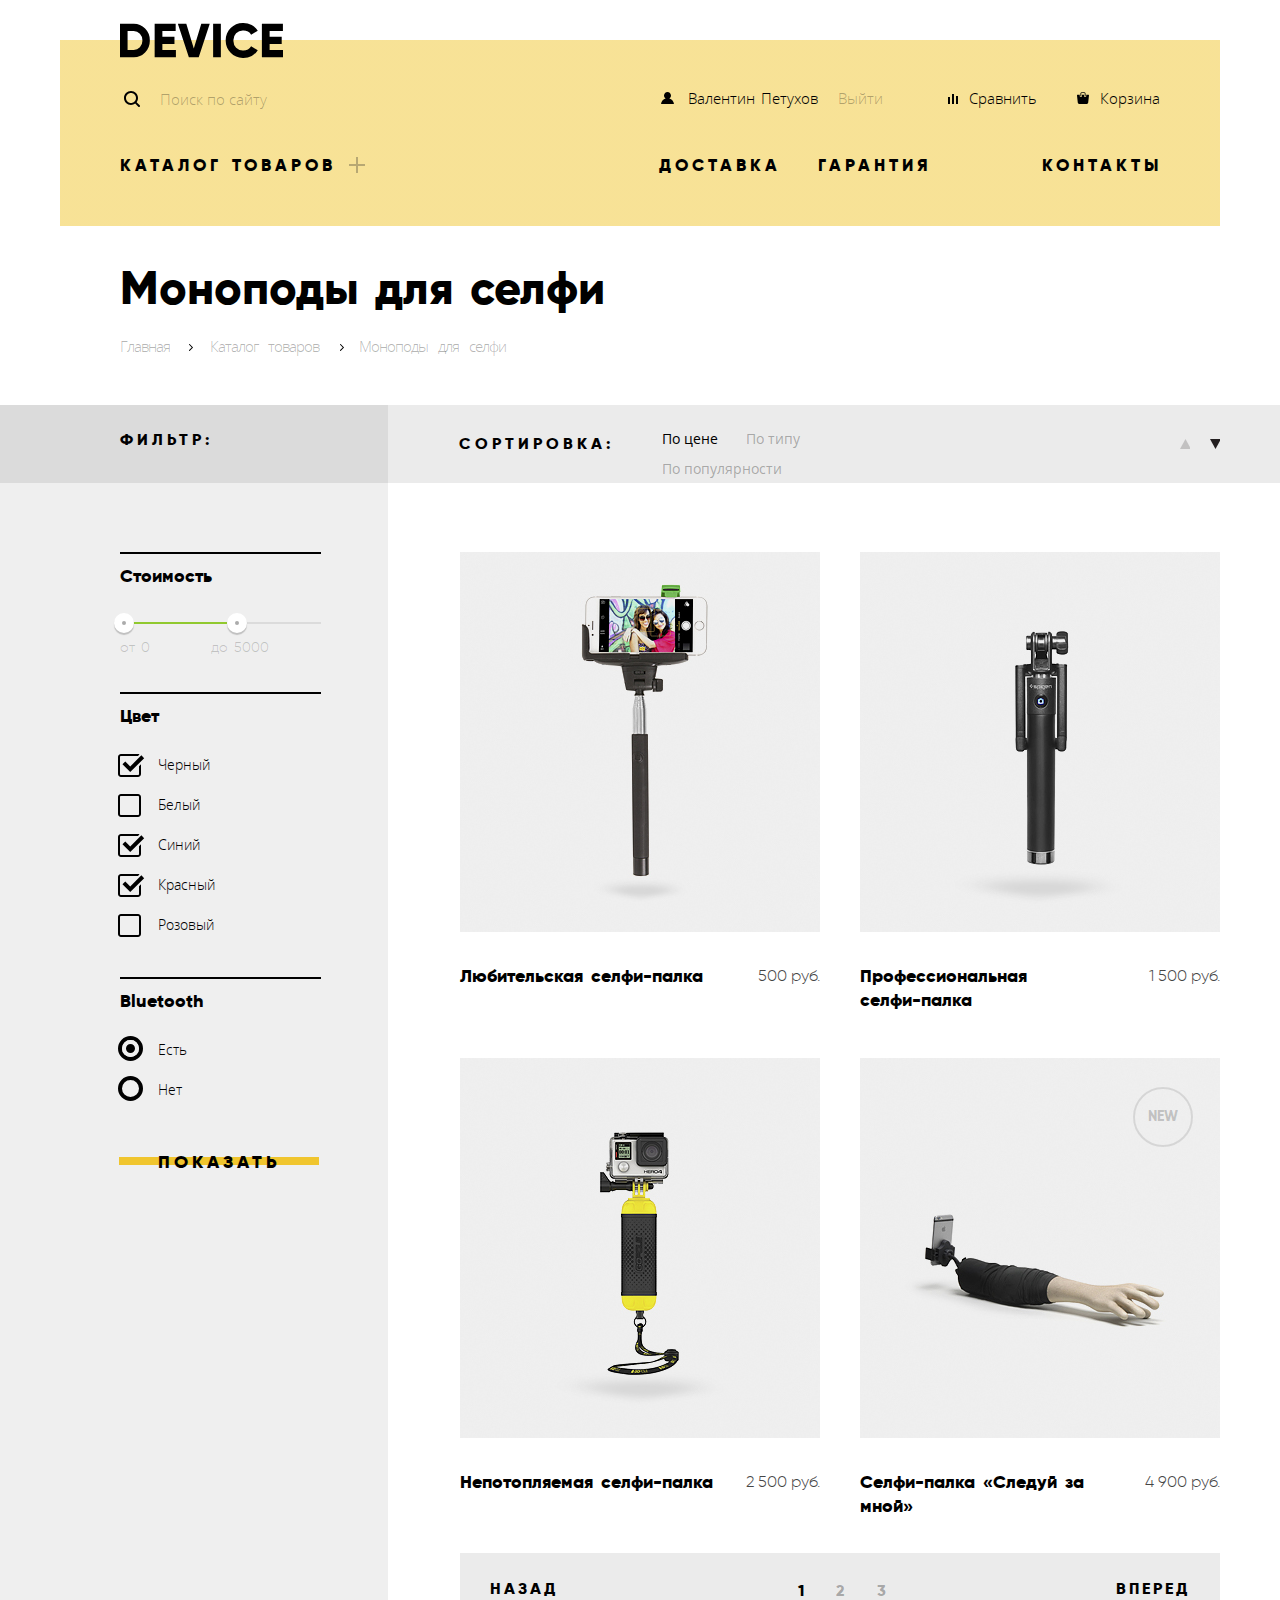
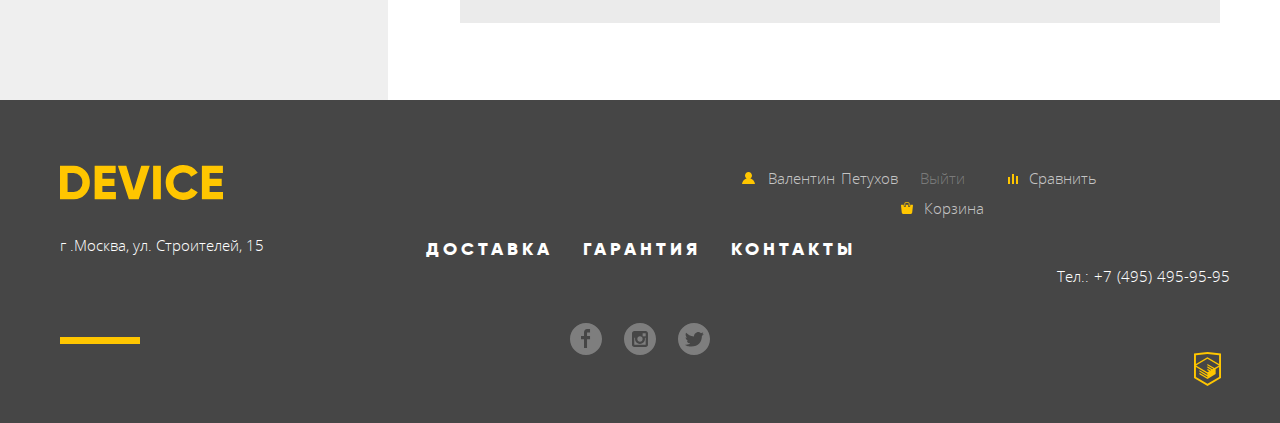
==== commit 5c1934f1: "Доработка сетки и стили ссылок" ====
--- a/inner.html
+++ b/inner.html
@@ -240,10 +240,10 @@
                       height = "380" alt = "Недорогая, любительская селфи-палка">
                     <span class = "check">New</span>
                     <div class = "card">
-                      <h3 class = "card title-card">
+                      <h3 class = "title-card">
                         <a href="#">Любительская селфи-палка</a>
                       </h3>
-                      <span class = "card text-card">500 руб.</span>
+                      <span class = "text-card">500 руб.</span>
                     </div>
                     <div class = "product-card">
                       <a class = "button btn-product-card" href = "#">В корзину</a>
@@ -255,10 +255,10 @@
                       height = "380" alt = "Усиленная, профессиональная селфи-палка">
                     <span class = "check">New</span>
                     <div class = "card">
-                      <h3 class = "card title-card">
+                      <h3 class = "title-card">
                         <a href = "#">Профессиональная селфи-палка</a>
                       </h3>
-                      <span class = "card text-card">1 500 руб.</span>
+                      <span class = "text-card">1 500 руб.</span>
                     </div>
                     <div class = "product-card">
                       <a class = "button btn-product-card" href = "#">В корзину</a>
@@ -270,10 +270,10 @@
                       height = "380" alt = "Надежная, непотопляемая селфи-палка">
                     <span class = "check">New</span>
                     <div class = "card">
-                      <h3 class = "card title-card">
+                      <h3 class = "title-card">
                         <a href="#">Непотопляемая селфи-палка</a>
                       </h3>
-                      <span class = "card text-card">2 500 руб.</span>
+                      <span class = "text-card">2 500 руб.</span>
                     </div>
                     <div class = "product-card">
                       <a class = "button btn-product-card" href = "#">В корзину</a>
@@ -285,10 +285,10 @@
                       height = "380" alt = "Для любителей исскуств селфи-палок">
                     <span class = "check">New</span>
                     <div class = "card">
-                      <h3 class = "card title-card">
+                      <h3 class = "title-card">
                         <a href = "#">Cелфи-палка &#171;Следуй за мной&#187;</a>
                       </h3>
-                      <span class = "card text-card">4 900 руб.</span>
+                      <span class = "text-card">4 900 руб.</span>
                     </div>
                     <div class = "product-card">
                       <a class = "button btn-product-card" href = "#">В корзину</a>
@@ -408,7 +408,7 @@
                     <span>Валентин Петухов</span>
                 </a>
                 </li>
-                <li class = "second-elem ">
+                <li class = "second-elem">
                   <a class = "second-enter-active" href = "login.html">Выйти</a>
                 </li>
                 <li class = "second-elem">
--- a/css/min-style.css
+++ b/css/min-style.css
@@ -1 +1 @@
-@font-face{font-family:"Gilroy";src:url(../fonts/gilroyextrabold.woff2) format("woff2"),url(../fonts/gilroyextrabold.woff) format("woff");font-weight:800;font-style:normal}@font-face{font-family:"Gilroy";src:url(../fonts/gilroylight.woff2) format("woff2"),url(../fonts/gilroylight.woff) format("woff");font-weight:300;font-style:normal}@font-face{font-family:"Open Sans";src:url(../fonts/opensans.woff2) format("woff2"),url(../fonts/opensans.woff) format("woff");font-weight:400;font-style:normal}@font-face{font-family:"Open Sans";src:url(../fonts/opensanslight.woff2) format("woff2"),url(../fonts/opensanslight.woff) format("woff");font-weight:300;font-style:normal}*,::before,::after{box-sizing:border-box}body{margin:0;padding:0;font-family:"Open Sans","Arial",sans-serif;font-size:15px;line-height:30px;color:#000;font-weight:300}a{text-decoration:none}img{max-width:100%}.visually-hidden:not(:focus):not(:active),input[type=checkbox].visually-hidden,input[type=radio].visually-hidden{position:absolute;width:1px;height:1px;margin:-1px;padding:0;white-space:nowrap;border:0;-webkit-clip-path:inset(100%);clip-path:inset(100%);clip:rect(0 0 0 0);overflow:hidden}.button{display:block;height:40px;font-family:"Gilroy","Arial",sans-serif;font-size:18px;line-height:24px;color:inherit;font-weight:800;letter-spacing:4px;text-align:center;text-transform:uppercase;background-color:transparent;background-image:linear-gradient(180deg,transparent 15px,#f0c52e 15px,#f0c52e 23px,transparent 23px);border:0}.button:hover{background-color:#f0c52e}.button:active{color:rgba(0,0,0,.3);background-color:#f0c52e}.button.disabled,.button:disabled{background-color:#000;opacity:.5;cursor:default}.container{width:1040px;margin:0 auto}.main-container{width:1160px;margin:0 auto}.padding-container{padding:0 20px}.page-header{padding:0 20px}.container-header{min-height:226px;background-image:linear-gradient(to bottom,transparent 40px,rgba(240,197,46,.5) 40px,rgba(240,197,46,.5))}.main-logo{width:163px;height:35px;padding-top:23px;margin-bottom:48px}.link-logo{width:163px;height:35px}.link-logo:hover{opacity:.6}.link-logo:active{opacity:.3}.list-menu,.nav-list{margin:0;padding:0;list-style:none}.list-menu{display:flex;margin-bottom:33px}.focus-search{position:relative}.focus-search::before{content:"";position:absolute;top:8px;left:4px;width:20px;height:20px;background-image:url(../img/icon-search.svg);background-repeat:no-repeat;background-position:0 0}.search-cite{width:351px;height:34px;padding-left:40px;font:inherit;color:inherit;background-color:transparent;border:0;border-bottom:2px solid transparent}.search-grid{display:inline-block;margin-right:-4px;vertical-align:top}.search-cite:focus{width:351px;height:34px;padding-left:40px;padding-right:36px;outline:0;border-bottom:2px solid #000}.search-cite::-webkit-input-placeholder{color:rgba(0,0,0,.3)}.search-cite::-moz-placeholder{color:rgba(0,0,0,.3)}.search-cite:-ms-input-placeholder{color:rgba(0,0,0,.3)}.search-cite::-ms-input-placeholder{color:rgba(0,0,0,.3)}.search-cite::placeholder{color:rgba(0,0,0,.3)}.search-cite:hover::-webkit-input-placeholder{color:rgba(0,0,0,.6)}.search-cite:hover::-moz-placeholder{color:rgba(0,0,0,.6)}.search-cite:hover:-ms-input-placeholder{color:rgba(0,0,0,.6)}.search-cite:hover::-ms-input-placeholder{color:rgba(0,0,0,.6)}.search-cite:hover::placeholder{color:rgba(0,0,0,.6)}.search-cite::-webkit-input-placeholder{color:rgba(0,0,0,.3)}.search-cite::-moz-placeholder{color:rgba(0,0,0,.3)}.search-cite:-ms-input-placeholder{color:rgba(0,0,0,.3)}.search-cite::-ms-input-placeholder{color:rgba(0,0,0,.3)}.search-cite::placeholder{color:rgba(0,0,0,.3)}.search-cite:hover::-webkit-input-placeholder{color:rgba(0,0,0,.6)}.search-cite:hover::-moz-placeholder{color:rgba(0,0,0,.6)}.search-cite:hover:-ms-input-placeholder{color:rgba(0,0,0,.6)}.search-cite:hover::-ms-input-placeholder{color:rgba(0,0,0,.6)}.search-cite:hover::placeholder{color:rgba(0,0,0,.6)}.search-elem{padding:7px 20px 6px;color:#000;background-color:transparent;border:2px solid #000}.search-elem:hover{color:#fff;background-color:#000}.search-elem:active{color:rgba(255,255,255,.3);background-color:#000}.search-elem{visibility:hidden}.search-elem:hover,.search-elem:active,.search-cite:focus+.search-elem{visibility:visible}.elem-menu svg{margin-right:10px}.elem-menu:nth-child(3) svg{margin-right:7px}.elem-menu:nth-child(4) svg,.elem-menu:nth-child(5) svg{margin-right:7px}.elem-menu .login-header{margin-left:104px;word-spacing:2px}.login-header svg{margin-right:8px}.elem-menu .active-exit{margin-left:20px}.elem-menu .inner-compare{margin-left:65px}.elem-menu .enter{margin-left:103px}.elem-menu .compare{margin-left:218px}.elem-menu .cart{margin-left:40px}.link{color:inherit}.active-exit{color:rgba(0,0,0,.3)}.login-header{color:inherit}.link:hover{color:rgba(0,0,0,.6);opacity:.6}.link:active{color:rgba(0,0,0,.3);opacity:.3}.link-menu{font-family:"Gilroy","Arial",sans-serif;font-size:17px;line-height:24px;color:inherit;font-weight:800;letter-spacing:4px;word-spacing:2px;text-transform:uppercase}.nav-list{display:flex}.nav-menu .catalog{position:relative;white-space:nowrap}.nav-menu .catalog::after{content:"";position:absolute;top:2px;right:-29px;width:16px;height:16px;background-image:url(../img/icon-plus.svg);background-repeat:no-repeat;background-position:0 0;opacity:.3}.nav-menu .delivery{margin-left:323px}.nav-menu .Guarantee{margin-left:37px}.nav-menu .menu-contacts{margin-left:110px}.link-menu:hover{color:rgba(0,0,0,.6)}.link-menu:active{color:rgba(0,0,0,.3)}.nav-list .submenu{display:none;position:absolute;margin-left:-60px;width:1160px;min-height:129px;list-style:none;background-color:#f7e296;z-index:2}.nav-list>li:hover .submenu{display:block}.submenu-grid>li{display:inline-block;margin-top:30px;margin-bottom:39px;margin-right:-4px;margin-right:45px;margin-left:20px;vertical-align:top}.submenu-grid>li a{color:#000}.submenu-grid>li a:hover{color:rgba(0,0,0,.6)}.submenu-grid>li a:active{color:rgba(0,0,0,.3)}.submenu ul{margin:0;padding:0;list-style:none}.slider{position:relative;margin-bottom:167px}.content-article{padding-top:79px}.slider-container{background-image:linear-gradient(to bottom,rgba(240,197,46,.5),rgba(240,197,46,.5) 113px,transparent 113px,transparent)}.grid-slider{display:flex;justify-content:flex-end;padding-top:3px;padding-right:21px}.slide-container{width:510px;padding-left:24px}.slider-title{position:relative;width:400px;margin:0;padding:0;margin-left:7px;margin-bottom:19px;font-family:"Gilroy","Arial",sans-serif;letter-spacing:1px;word-spacing:-3px;font-size:47px;line-height:56px;font-weight:800;z-index:1}.slide-elem:nth-of-type(3) .slider-title{width:513px}.slider-title::before{content:"";position:absolute;top:-42px;width:100px;height:7px;border-top:7px solid #fff}.slider-title::after{content:"01";position:absolute;top:-32px;right:-93px;width:166px;height:131px;font-family:"Gilroy","Arial",sans-serif;font-size:180px;color:#fff}.slide-elem:nth-child(2) .slider-title::after{content:"02";position:absolute;top:-32px;right:-71px;width:166px;height:131px;font-family:"Gilroy","Arial",sans-serif;font-size:180px;color:#fff}.slide-elem:nth-child(3) .slider-title::after{content:"03";position:absolute;top:-32px;right:44px;width:166px;height:131px;font-family:"Gilroy","Arial",sans-serif;font-size:180px;color:#fff;z-index:-1}.slider-text{width:480px;margin:0;padding:0;margin-left:6px;margin-bottom:44px;word-spacing:1px;color:#464646}.slide-elem:nth-of-type(2) .slider-text{padding-right:40px}.slide-elem:nth-of-type(3) .slider-text{padding-right:20px}.control-button-grid{display:inline-block;margin-right:-4px;margin-bottom:46px;vertical-align:bottom}.control-button-grid::nth-child(3){margin-right:0}.btn-slider{width:220px;margin-left:7px;margin-right:176px;padding-top:7px;padding-left:3px}.text-table{width:450px;margin-left:5px;border-collapse:collapse}.text-table td{padding-bottom:7px}.text-table td:nth-child(1){width:100px}.text-table td:nth-child(2){width:160px;padding-left:66px}.text-table td:nth-child(3){width:200px;padding-left:49px}.slide-elem-table:nth-of-type(3) td:nth-child(2){width:200px;padding-left:11px}.text-value td{font-family:"Gilroy","Arial",sans-serif;font-size:36px;line-height:48px;font-weight:300}.text-product td{font-size:13px;line-height:20px}.control-sliders label{position:relative;display:inline-block;width:12px;height:12px;margin-top:3px;margin-right:-4px;margin-right:17px;font-size:0;vertical-align:top;background-color:transparent;border:1px solid #000;border-radius:50%}.control-sliders label:nth-child(3){margin-right:0}.slide-images img{position:absolute;width:384px;margin-top:-80px;margin-left:-502px}.slide-images img:nth-child(2){width:345px;margin:0;margin-top:-69px;margin-left:-476px}.slide-images img:nth-child(3){width:526px;margin-top:-16px;margin-left:-561px}.slide-list,.slide-list-table{margin:0;padding:0;list-style:none}.slide-picture,.slide-elem,.slide-elem-table{display:none}#control-1:checked~.slide-list .slide-elem:nth-child(1),#control-2:checked~.slide-list .slide-elem:nth-child(2),#control-3:checked~.slide-list .slide-elem:nth-child(3),#control-1:checked~.slide-list-table .slide-elem-table:nth-child(1),#control-2:checked~.slide-list-table .slide-elem-table:nth-child(2),#control-3:checked~.slide-list-table .slide-elem-table:nth-child(3),#control-1:checked~.slide-images .slide-picture:nth-child(1),#control-2:checked~.slide-images .slide-picture:nth-child(2),#control-3:checked~.slide-images .slide-picture:nth-child(3){display:block}#control-1:checked~.control-sliders .slider-controls-item--1::before,#control-2:checked~.control-sliders .slider-controls-item--2::before,#control-3:checked~.control-sliders .slider-controls-item--3::before{content:"";position:absolute;top:2px;left:2px;width:6px;height:6px;border:1px solid #000;border-radius:50%}.gadgets{margin-bottom:21px}.list-gadgets{display:flex;flex-wrap:wrap;margin:0;padding:0;list-style:none}.gadget-elem{width:160px;min-height:240px;margin-right:40px}.gadget-elem:nth-child(6n){margin-right:0}.gadget-content{position:relative;font-size:0}.gadget-content::before{content:"";position:absolute;top:51px;left:31px;width:97px;height:55px;background-image:url(../img/popular-1.svg);background-repeat:no-repeat;background-position:0 0}.gadget-elem:nth-child(2) .gadget-content::before{content:"";position:absolute;top:40px;left:38px;width:86px;height:117px;background-image:url(../img/popular-2.svg);background-repeat:no-repeat;background-position:0 0}.gadget-elem:nth-child(3) .gadget-content::before{content:"";position:absolute;top:37px;left:49px;width:71px;height:87px;background-image:url(../img/popular-3.svg);background-repeat:no-repeat;background-position:0 0}.gadget-elem:nth-child(4) .gadget-content::before{content:"";position:absolute;top:49px;left:29px;width:107px;height:65px;background-image:url(../img/popular-4.svg);background-repeat:no-repeat;background-position:0 0}.gadget-elem:nth-child(5) .gadget-content::before{content:"";position:absolute;top:31px;left:56px;width:56px;height:98px;background-image:url(../img/popular-5.svg);background-repeat:no-repeat;background-position:0 0}.gadget-elem:nth-child(6) .gadget-content::before{content:"";position:absolute;top:48px;left:13px;width:132px;height:69px;background-image:url(../img/popular-6.svg);background-repeat:no-repeat;background-position:0 0}.list-gadgets h3{margin:0;padding:0;margin-top:97px;font-family:"Gilroy","Arial",sans-serif;font-size:18px;line-height:24px;font-weight:800;letter-spacing:0}.gadget-elem:nth-child(2) h3{width:100px}.list-gadgets .gadget-content{padding:80px;background-color:rgba(240,197,46,.5)}.list-gadgets a:hover{background-color:#f0c52e}.gadget-content:active::before{opacity:.3}.gadget-content:active+.gadget-active{color:rgba(0,0,0,.3)}.second-slider{margin-bottom:94px}.background-second-slider{min-height:388px;background-image:linear-gradient(180deg,transparent,transparent 100px,#e5e5e5 100px,#e5e5e5 388px)}.content-services{display:flex}.list-second-slide{margin:0;padding:0;list-style:none}.title-second-slide{position:relative;margin:0;padding:0;margin-bottom:30px;font-family:"Gilroy","Arial",sans-serif;font-size:47px;line-height:48px;font-weight:800;letter-spacing:1px}.elem-second-slide p{width:460px;margin:0;padding:0;margin-bottom:40px;word-spacing:1px}.elem-second-slide:nth-child(2) p{width:464px}.elem-second-slide:nth-child(3) p{width:434px}.elem-second-slide .title-second-slide::after{content:"";position:absolute;top:11px;right:-234px;width:136px;height:164px;background-image:url(../img/service-delivery.svg);background-repeat:no-repeat;background-position:0 0}.elem-second-slide:nth-of-type(2) .title-second-slide::after{content:"";position:absolute;top:-13px;right:-250px;width:171px;height:195px;background-image:url(../img/service-warranty.svg);background-repeat:no-repeat;background-position:0 0}.elem-second-slide:nth-of-type(3) .title-second-slide::after{content:"";position:absolute;top:-14px;right:-255px;width:156px;height:188px;background-image:url(../img/service-credit.svg);background-repeat:no-repeat;background-position:0 0}.elem-second-slide{display:none;padding-top:74px}#delivery:checked~.list-second-slide .elem-second-slide:nth-child(1),#warranty:checked~.list-second-slide .elem-second-slide:nth-child(2),#сredit:checked~.list-second-slide .elem-second-slide:nth-child(3){display:block}.buttons-container{display:flex;flex-direction:column;min-height:319px;padding-top:80px;margin-right:116px;margin-bottom:69px;border-right:7px solid #000}.buttons-container .button{width:160px;margin-right:118px;margin-bottom:25px;padding-top:8px;padding-left:5px;text-align:center}.buttons-container .button:hover,.buttons-container .button:active{color:#000;background-color:#f0c52e}#delivery:checked~.buttons-container label[for=delivery],#warranty:checked~.buttons-container label[for=warranty],#сredit:checked~.buttons-container label[for=сredit]{margin-right:0;padding-left:20px;padding-right:258px;color:#f7e184;text-align:center;background-image:none;background-color:#000}#warranty:checked~.buttons-container label[for=warranty]{padding-left:24px;padding-right:254px}#сredit:checked~.buttons-container label[for=сredit]{padding-left:36px;padding-right:242px}.company{margin-bottom:94px}.list-company{display:flex;flex-wrap:wrap;margin:0;padding:0;list-style:none}.company-elem{width:260px;min-height:100px;margin-right:40px}.company-elem:nth-child(4){margin-right:0}.company-elem a{position:relative}.company-elem a:hover::before{content:"";position:absolute;width:260px;height:100px;background-image:url(../img/logo-dj.png);background-repeat:no-repeat;background-position:0 0}.company-elem:nth-child(2) a:hover::before{content:"";position:absolute;width:260px;height:100px;background-image:url(../img/logo-spgadgets.png);background-repeat:no-repeat;background-position:0 0}.company-elem:nth-child(3) a:hover::before{content:"";position:absolute;width:260px;height:100px;background-image:url(../img/logo-gopro.png);background-repeat:no-repeat;background-position:0 0}.company-elem:nth-child(4) a:hover::before{content:"";position:absolute;width:260px;height:100px;background-image:url(../img/logo-vive.png);background-repeat:no-repeat;background-position:0 0}.company-elem a{opacity:.2}.company-elem a:hover{opacity:1}.contacts,.about-us{width:560px;padding-top:44px}.about-us{margin-right:40px}.grid-contacts{display:flex;margin-bottom:81px}.title-contacts{position:relative;margin:0;padding:0;margin-bottom:42px;font-family:"Gilroy","Arial",sans-serif;font-size:47px;line-height:48px;font-weight:800}.title-contacts::before{content:"";position:absolute;top:-53px;width:80px;height:7px;border-top:7px solid #000}.about-us .text-contacts{width:470px;margin:0;padding:0;margin-bottom:66px;word-spacing:-1px}.about-us .text-contacts:nth-child(2){width:450px;margin-bottom:30px;word-spacing:1px}.list-contacts{margin:0;padding:0;margin-bottom:55px;padding-left:37px;font-family:"Gilroy","Arial",sans-serif;font-size:16px;line-height:40px;font-weight:800;list-style:none}.elem-contacts{position:relative}.elem-contacts::before{content:"";position:absolute;top:16px;left:-35px;width:8px;height:8px;border-radius:50%;border:2px solid #e5e5e5}.btn-about-us{width:260px;padding-top:7px;padding-left:5px}.contacts .text-contacts{margin-bottom:39px}.map{margin:0;padding:0;margin-bottom:60px}.btn-contacts{width:260px;padding-left:11px}.title-show{margin:0;padding:0;margin-top:38px;margin-bottom:19px;font-family:"Gilroy","Arial",sans-serif;font-size:47px;line-height:48px;font-weight:800;word-spacing:4px}.filter-catalog-grid{display:flex}.list-show{display:flex;margin:0;padding:0;margin-bottom:44px;list-style:none}.elem-show{margin-right:40px;letter-spacing:-1px;word-spacing:7px}.pictures-arrows{position:relative}.pictures-arrows::after{content:"";position:absolute;top:13px;left:69px;width:6px;height:9px;background-image:url(../img/nav-arrow.svg);background-repeat:no-repeat;background-position:0 0}.pictures-arrows:nth-child(2)::after{content:"";position:absolute;top:13px;left:130px;width:6px;height:9px;background-image:url(../img/nav-arrow.svg);background-repeat:no-repeat;background-position:0 0}.link-active-show{color:rgba(0,0,0,.3)}.link-show{color:rgba(0,0,0,.3)}.link-show:hover{color:rgba(0,0,0,.6)}.link-show:active{color:rgba(0,0,0,.1)}.list-catalog{display:flex;flex-wrap:wrap;width:760px;margin:0;padding:0;margin-top:69px;list-style:none}.list-catalog .catalog-elem{position:relative;width:360px;min-height:495px;margin-bottom:11px}.catalog-elem .check{visibility:hidden;position:absolute;top:29px;right:27px;width:60px;height:60px;padding-top:16px;font-family:"Gilroy","Arial",sans-serif;font-size:14px;line-height:24px;font-weight:800;text-transform:uppercase;text-align:center;color:rgba(0,0,0,.2);border:2px solid rgba(0,0,0,.1);border-radius:50%}.catalog-elem:nth-child(4) .check{visibility:visible}.list-catalog .catalog-elem:nth-child(2n){margin-left:40px;margin-right:0}.list-catalog .catalog-elem:nth-last-child(1),.list-catalog .catalog-elem:nth-last-child(2){margin-bottom:0}.catalog-elem img{margin-bottom:23px}.product-card{position:absolute;top:0;width:360px;min-height:379px;padding-top:169px;text-align:center;background-color:transparent;opacity:0;cursor:pointer;z-index:1}.product-card:hover{background-color:rgba(238,238,238,.7);opacity:1}.btn-product-card{width:200px;padding-top:7px;margin-left:80px;margin-bottom:9px}.product-card .compare-product-card{font-family:"Open Sans","Arial",sans-serif;font-size:13px;line-height:36px;color:rgba(0,0,0,.5);font-weight:300}.product-card .compare-product-card:hover{color:#000}.product-card .compare-product-card:active{color:rgba(0,0,0,.2)}.card{display:flex;justify-content:space-between}.main-catalog a{font-family:"Gilroy","Arial",sans-serif;font-size:18px;line-height:24px;color:inherit;font-weight:800;word-spacing:3px}.catalog-elem h3{margin:0;padding:0}.catalog-elem:nth-child(2) h3{width:180px}.catalog-elem:nth-child(4) h3{width:230px}.main-catalog span{font-family:"Gilroy","Arial",sans-serif;font-size:16px;line-height:24px;color:#464646;font-weight:300}.pagination{margin-bottom:77px;background-color:rgba(0,0,0,.08)}.list-pagination{display:flex;justify-content:space-between;min-height:70px;margin:0;padding:0;padding-top:20px;list-style:none}.number-submenu{display:flex;margin:0;padding:0;padding-top:2px;padding-left:10px;list-style:none}.number-submenu li{margin-right:32px}.number-submenu li:last-child{margin-right:0}.pagination-elem a{font-family:"Gilroy","Arial",sans-serif;font-size:16px;line-height:24px;color:rgba(0,0,0,.3);font-weight:800;text-transform:uppercase}.pagination-elem a:hover{color:rgba(0,0,0,.6)}.pagination-elem a:active{color:#000}.current-active a,.current-active a:hover,.current-active a:active{font-family:"Gilroy","Arial",sans-serif;font-size:16px;line-height:24px;color:#000;font-weight:800}.list-pagination .pagination-back,.list-pagination .pagination-forward{width:126px;padding:25px 30px 25px 30px;font-family:"Gilroy","Arial",sans-serif;font-size:16px;line-height:24px;color:#000;font-weight:800;text-align:center;letter-spacing:3px}.list-pagination .pagination-back:hover,.list-pagination .pagination-forward:hover{color:#000;background-color:#d9d9d9}.list-pagination .pagination-back:active,.list-pagination .pagination-forward:active{color:rgba(0,0,0,.3);background-color:#d9d9d9}.filter-sort-grid{display:flex}.filter-sort-catalog{background-image:linear-gradient(to right,#dbdbdb ,#dbdbdb 25%,#ebebeb 25%,#ebebeb)}.filter-sort-grid .sort-container:first-child{width:328px;min-height:70px;padding-top:23px;padding-left:60px;background-color:#dbdbdb}.filter-sort-grid .sort-container:nth-child(2){display:flex;align-items:center;width:832px;min-height:70px}.title-sort,.title-filter{margin:0;padding:0;font-family:"Gilroy","Arial",sans-serif;font-size:16px;line-height:24px;color:inherit;font-weight:800;letter-spacing:4px;text-transform:uppercase}.arrows,.sort-list{display:flex;flex-wrap:wrap;margin:0;padding:0;padding-top:1px;list-style:none}.sort-list{align-self:flex-start;padding-top:18px}.sort-elem a,.sort-activ a{color:rgba(0,0,0,.3);font-size:14px;line-height:18px;font-weight:400}.sort-elem a:hover{color:rgba(0,0,0,.6)}.sort-elem a:active{color:#000}.sort-activ a,.sort-activ a:hover,.sort-activ a:active{color:#000}.sort-elem a{margin-right:28px}.sort-elem:nth-child(2) a{margin-right:31px}.sort-elem:nth-child(3) a{margin-right:0}.title-sort{margin-left:71px;margin-right:48px}.arrows{display:flex;flex-wrap:nowrap;padding-top:25px;margin-left:231px}.arrows-elem{width:10px;margin-right:20px}.arrows-elem:nth-child(2){margin-right:0}.arrows-elem.arrows-up a,.arrows-elem.arrows-down a{position:relative;font-size:0}.arrows-up a::before{content:"";position:absolute;width:10px;height:11px;background-image:url(../img/icon-up-arrow.svg);background-repeat:no-repeat;background-position:0 0}.arrows-down a::before{content:"";position:absolute;width:10px;height:11px;background-image:url(../img/icon-down-arrow.svg);background-repeat:no-repeat;background-position:0 0}.arrows-up a::before{opacity:.2}.arrows-up a:hover::before{opacity:.4}.arrows-down a::before,.arrows-up a:active::before{opacity:1}.min-price,.max-price{background-color:transparent;border:0}.price-controls{display:flex}.price-controls .price{margin-right:12px}.price{width:60px;height:25px}.price-controls input[type=number]::-webkit-input-placeholder{font-family:"Gilroy","Arial",sans-serif;font-size:14px;line-height:24px;color:rgba(0,0,0,.2);font-weight:300}.price-controls input[type=number]::-moz-placeholder{font-family:"Gilroy","Arial",sans-serif;font-size:14px;line-height:24px;color:rgba(0,0,0,.2);font-weight:300}.price-controls input[type=number]:-ms-input-placeholder{font-family:"Gilroy","Arial",sans-serif;font-size:14px;line-height:24px;color:rgba(0,0,0,.2);font-weight:300}.price-controls input[type=number]::-ms-input-placeholder{font-family:"Gilroy","Arial",sans-serif;font-size:14px;line-height:24px;color:rgba(0,0,0,.2);font-weight:300}.price-controls input[type=number]::placeholder,.price-controls label{font-family:"Gilroy","Arial",sans-serif;font-size:14px;line-height:24px;color:rgba(0,0,0,.2);font-weight:300}.range-controls{position:relative;margin-top:34px;margin-bottom:10px}.range-controls .scale{height:2px;background-color:#dbdbdb}.range-controls .bar{width:53%;height:2px;background-color:#91c92f}.toggle{position:absolute;top:-9px;width:20px;height:20px;background-color:#ababab;border:8px solid #fff;border-radius:50%;box-shadow:0 2px 1px 0 rgba(0,1,1,.2);cursor:pointer}.min-toggle{left:-3%}.max-toggle{left:53%}.toggle:hover{width:22px;height:22px;box-shadow:0 3px 1px 0 rgba(0,1,1,.2)}.filter-catalog-background{background-image:linear-gradient(to right,#efefef ,#efefef 25%,transparent 25%,transparent)}.filter{flex-shrink:0;width:328px;margin-right:72px;background-color:#efefef}.filter fieldset{width:201px;margin:0;padding:0;margin-left:60px;margin-top:69px;border:0}.filter fieldset:nth-child(2){margin-top:33px}.filter fieldset:nth-child(3){margin-top:32px}.filter legend{display:block;width:100%;padding-top:10px;font-family:"Gilroy","Arial",sans-serif;font-size:18px;line-height:24px;color:inherit;font-weight:800;border-top:2px solid #000}.filter ul{margin:0;padding:0;margin-top:17px;padding-left:38px;font-size:14px;line-height:40px;list-style:none}.filter-input-checkbox:checked+label{position:relative}.filter-input-checkbox:checked+label::before{content:"";position:absolute;width:27px;height:23px;background-image:url(../img/icon-checkbox-on.svg);background-repeat:no-repeat;background-position:0 0}.filter-input-checkbox+label{position:relative}.filter-input-checkbox+label::before{content:"";position:absolute;top:-1px;left:-40px;width:23px;height:23px;background-image:url(../img/icon-checkbox-off.svg);background-repeat:no-repeat;background-position:0 0}.filter-input-radio+label{position:relative}.filter-input-radio+label::before{content:"";position:absolute;top:-4px;left:-40px;width:25px;height:25px;border:4px solid #000;border-radius:50%}.filter-input-radio:checked+label{position:relative}.filter-input-radio:checked+label::after{content:"";position:absolute;top:0;left:-36px;width:17px;height:17px;background-color:#000;border:4px solid #efefef;border-radius:50%}.filter-input-radio:checked+label:hover::after,.filter-input-radio+label:hover::before,.filter-input-checkbox+label:hover::before{opacity:.6}.filter-input-radio:disabled+label::after,.filter-input-radio:disabled+label::before,.filter-input-checkbox:disabled+label::before{opacity:.25}.filter-input:disabled+label{color:rgba(0,0,0,.25)}.filter-button{width:200px;margin-top:32px;margin-left:59px}.page-footer{padding:0 20px;min-height:323px;background-color:#464646}.grid-footer{display:flex}.elem-container{width:360px}.elem-container:nth-child(1){padding-top:65px}.elem-container:nth-child(3){margin-right:0}.Services-social-container{width:440px}.logo-footer use{fill:#ffc600}.logo-device{font-size:0}.logo-device:hover{fill-opacity:.6}.logo-device:active{fill-opacity:.3}.address,.telefon-elem{color:#fff}.elem-container .main-logo{margin-bottom:15px}.elem-container .address{position:relative;margin:0;padding:0;margin-top:15px}.elem-container .address::before{content:"";position:absolute;top:107px;left:0;width:80px;height:7px;border-top:7px solid #ffc600}.second-list,.social-list,.list-footer{margin:0;padding:0;list-style:none}.elem-footer a{font-family:"Gilroy","Arial",sans-serif;font-size:18px;line-height:24px;color:#fff;font-weight:800;letter-spacing:4px;text-transform:uppercase}.elem-footer a:hover{color:rgba(255,255,255,.6)}.elem-footer a:active{color:rgba(255,255,255,.3)}.list-footer{display:flex;padding-top:134px;padding-left:6px;margin-bottom:59px}.elem-footer{margin-right:30px}.elem-footer:nth-child(3){margin-right:0}.social-list{display:flex;flex-wrap:wrap;padding-left:150px}.social-elem{margin-right:22px;margin-bottom:22px}.social-elem:nth-child(3){margin-right:0}.social-facebook,.social-instagram,.social-twitter{fill:#fff;opacity:.3}.social-facebook:hover,.social-instagram:hover,.social-twitter:hover{opacity:.6}.social-facebook:active,.social-instagram:active,.social-twitter:active{opacity:.1}.second-enter{color:rgba(255,255,255,.7);fill:#ffc600}.second-login-active{fill:#ffc600}.second-enter:hover{color:#fff;fill-opacity:.6}.second-enter:active{color:rgba(255,255,255,.3);fill-opacity:.3}.second-enter-active{color:rgba(255,255,255,.3)}.second-login-active{color:rgba(255,255,255,.7);word-spacing:2px}.second-list{display:flex;position:relative;padding-top:63px;padding-left:0;margin-bottom:38px}.second-active-elem{position:absolute;top:63px;left:-118px}.second-active-elem svg{margin-right:7px}.second-elem{position:relative;margin-right:0}.second-elem:nth-child(3) a{margin-right:0}.second-elem .second-enter{margin-left:35px}.second-elem .second-compare{margin-left:43px}.second-elem .second-cart{margin-left:41px}.second-elem svg{margin-right:10px}.second-elem:nth-child(2) svg{margin-right:7px}.second-elem:nth-child(3) svg,.second-elem:nth-child(4) svg{margin-right:7px}.second-enter-active{margin-left:60px}.telefon{margin-left:197px;margin-bottom:61px;word-spacing:1px;white-space:nowrap}.logo-htmlacademy{margin-left:334px}.htmlacademy-image{position:relative;font-size:0}.htmlacademy-image::before{content:"";position:absolute;width:27px;height:35px;background-image:url(../img/logo-html.svg);background-repeat:no-repeat;background-position:0 0}.htmlacademy-image:hover::before{opacity:.6}.htmlacademy-image:active::before{opacity:.3}@-webkit-keyframes bounce{0%{-webkit-transform:translateY(-2000px);transform:translateY(-2000px)}70%{-webkit-transform:translateY(30px);transform:translateY(30px)}90%{-webkit-transform:translateY(-10px);transform:translateY(-10px)}to{-webkit-transform:translateY(0);transform:translateY(0)}}@keyframes bounce{0%{-webkit-transform:translateY(-2000px);transform:translateY(-2000px)}70%{-webkit-transform:translateY(30px);transform:translateY(30px)}90%{-webkit-transform:translateY(-10px);transform:translateY(-10px)}to{-webkit-transform:translateY(0);transform:translateY(0)}}@-webkit-keyframes shake{0%,to{-webkit-transform:translateX(0);transform:translateX(0)}10%,30%,50%,70%,90%{-webkit-transform:translateX(-10px);transform:translateX(-10px)}20%,40%,60%,80%{-webkit-transform:translateX(10px);transform:translateX(10px)}}@keyframes shake{0%,to{-webkit-transform:translateX(0);transform:translateX(0)}10%,30%,50%,70%,90%{-webkit-transform:translateX(-10px);transform:translateX(-10px)}20%,40%,60%,80%{-webkit-transform:translateX(10px);transform:translateX(10px)}}.modal{display:none;position:fixed;background-color:#fff;box-shadow:0 10px 100px 20px rgba(0,0,0,.2);z-index:20}.modal-show{display:block;-webkit-animation:bounce .6s;animation:bounce .6s}.modal-error{-webkit-animation:shake .6s;animation:shake .6s}.modal-login{top:50%;left:50%;width:960px;min-height:533px;margin-top:-280px;margin-left:-480px;padding:78px 100px 94px}.modal-login form{display:flex;flex-wrap:wrap}.modal-login p{display:flex;flex-direction:column;margin:0;padding:0}.modal-login label{margin-bottom:10px;font-family:"Gilroy","Arial",sans-serif;font-size:18px;line-height:24px;font-weight:800}.modal-login input[type=text],.modal-login input[type=email]{width:360px;height:50px;margin-bottom:33px;padding-top:15px;padding-bottom:19px;padding-left:20px;font:inherit;color:inherit;background-color:rgba(229,229,229,.5);border:0}.modal-login input[type=text]{margin-right:40px}.modal-form-textarea textarea{width:760px;min-height:156px;margin-bottom:41px;padding-top:15px;padding-left:20px;font:inherit;color:inherit;background-color:rgba(229,229,229,.5);border:0}.modal-login input::-webkit-input-placeholder,.modal-form-textarea textarea::-webkit-input-placeholder{font-size:14px;line-height:18px;color:rgba(70,70,70,.4)}.modal-login input::-moz-placeholder,.modal-form-textarea textarea::-moz-placeholder{font-size:14px;line-height:18px;color:rgba(70,70,70,.4)}.modal-login input:-ms-input-placeholder,.modal-form-textarea textarea:-ms-input-placeholder{font-size:14px;line-height:18px;color:rgba(70,70,70,.4)}.modal-login input::-ms-input-placeholder,.modal-form-textarea textarea::-ms-input-placeholder{font-size:14px;line-height:18px;color:rgba(70,70,70,.4)}.modal-login input::placeholder,.modal-form-textarea textarea::placeholder{font-size:14px;line-height:18px;color:rgba(70,70,70,.4)}.modal-login input[type=text]:hover,.modal-login input[type=email]:hover,.modal-form-textarea textarea:hover{background-color:rgba(230,230,230,.8)}.modal-login input[type=text]:focus,.modal-login input[type=email]:focus,.modal-form-textarea textarea:focus{background-color:rgba(255,255,255,.5);border:3px solid #f7e296}.btn-size{width:200px}.close-modal{position:absolute;top:22px;right:22px;width:55px;height:55px;font-size:0;background-image:url(../img/modal-close.svg);background-repeat:no-repeat;background-position:0 0;background-color:transparent;border:0;opacity:.5;cursor:pointer;z-index:21}.close-modal:hover{opacity:1}.close-modal:active{opacity:.3}.modal-map{top:50%;left:50%;width:960px;height:559px;margin-top:-280px;margin-left:-480px;background-color:#e9e9e9}.modal-map iframe{position:relative;z-index:2}.modal-map img{position:absolute;top:0;left:0;z-index:1}
+@font-face{font-family:"Gilroy";src:url(../fonts/gilroyextrabold.woff2) format("woff2"),url(../fonts/gilroyextrabold.woff) format("woff");font-weight:800;font-style:normal}@font-face{font-family:"Gilroy";src:url(../fonts/gilroylight.woff2) format("woff2"),url(../fonts/gilroylight.woff) format("woff");font-weight:300;font-style:normal}@font-face{font-family:"Open Sans";src:url(../fonts/opensans.woff2) format("woff2"),url(../fonts/opensans.woff) format("woff");font-weight:400;font-style:normal}@font-face{font-family:"Open Sans";src:url(../fonts/opensanslight.woff2) format("woff2"),url(../fonts/opensanslight.woff) format("woff");font-weight:300;font-style:normal}*,::before,::after{box-sizing:border-box}body{margin:0;padding:0;font-family:"Open Sans","Arial",sans-serif;font-size:15px;line-height:30px;color:#000;font-weight:300}a{text-decoration:none}img{max-width:100%}.visually-hidden:not(:focus):not(:active),input[type=checkbox].visually-hidden,input[type=radio].visually-hidden{position:absolute;width:1px;height:1px;margin:-1px;padding:0;white-space:nowrap;border:0;-webkit-clip-path:inset(100%);clip-path:inset(100%);clip:rect(0 0 0 0);overflow:hidden}.button{display:block;height:40px;font-family:"Gilroy","Arial",sans-serif;font-size:18px;line-height:24px;color:inherit;font-weight:800;letter-spacing:4px;text-align:center;text-transform:uppercase;background-color:transparent;background-image:linear-gradient(180deg,transparent 15px,#f0c52e 15px,#f0c52e 23px,transparent 23px);border:0}.button:hover{background-color:#f0c52e}.button:active{color:rgba(0,0,0,.3);background-color:#f0c52e}.button.disabled,.button:disabled{background-color:#000;opacity:.5;cursor:default}.container{width:1040px;margin:0 auto}.main-container{width:1160px;margin:0 auto}.padding-container{padding:0 20px}.page-header{padding:0 20px}.container-header{min-height:226px;background-image:linear-gradient(to bottom,transparent 40px,rgba(240,197,46,.5) 40px,rgba(240,197,46,.5))}.main-logo{width:163px;height:35px;padding-top:23px;margin-bottom:48px}.link-logo{width:163px;height:35px}.link-logo:hover{opacity:.6}.link-logo:active{opacity:.3}.list-menu,.nav-list{margin:0;padding:0;list-style:none}.list-menu{display:flex;margin-bottom:33px}.focus-search{position:relative}.focus-search::before{content:"";position:absolute;top:8px;left:4px;width:20px;height:20px;background-image:url(../img/icon-search.svg);background-repeat:no-repeat;background-position:0 0}.search-cite{width:351px;height:34px;padding-left:40px;font:inherit;color:inherit;background-color:transparent;border:0;border-bottom:2px solid transparent;cursor:default}.search-grid{display:inline-block;margin-right:-4px;vertical-align:top}.search-cite:focus{width:351px;height:34px;padding-left:40px;padding-right:36px;outline:0;border-bottom:2px solid #000}.search-cite::-webkit-input-placeholder{color:rgba(0,0,0,.3)}.search-cite::-moz-placeholder{color:rgba(0,0,0,.3)}.search-cite:-ms-input-placeholder{color:rgba(0,0,0,.3)}.search-cite::-ms-input-placeholder{color:rgba(0,0,0,.3)}.search-cite::placeholder{color:rgba(0,0,0,.3)}.search-cite:hover::-webkit-input-placeholder{color:rgba(0,0,0,.6)}.search-cite:hover::-moz-placeholder{color:rgba(0,0,0,.6)}.search-cite:hover:-ms-input-placeholder{color:rgba(0,0,0,.6)}.search-cite:hover::-ms-input-placeholder{color:rgba(0,0,0,.6)}.search-cite:hover::placeholder{color:rgba(0,0,0,.6)}.search-cite::-webkit-input-placeholder{color:rgba(0,0,0,.3)}.search-cite::-moz-placeholder{color:rgba(0,0,0,.3)}.search-cite:-ms-input-placeholder{color:rgba(0,0,0,.3)}.search-cite::-ms-input-placeholder{color:rgba(0,0,0,.3)}.search-cite::placeholder{color:rgba(0,0,0,.3)}.search-cite:hover::-webkit-input-placeholder{color:rgba(0,0,0,.6)}.search-cite:hover::-moz-placeholder{color:rgba(0,0,0,.6)}.search-cite:hover:-ms-input-placeholder{color:rgba(0,0,0,.6)}.search-cite:hover::-ms-input-placeholder{color:rgba(0,0,0,.6)}.search-cite:hover::placeholder{color:rgba(0,0,0,.6)}.search-elem{padding:7px 20px 6px;color:#000;background-color:transparent;border:2px solid #000;cursor:default}.search-elem:hover{color:#fff;background-color:#000}.search-elem:active{color:rgba(255,255,255,.3);background-color:#000}.search-elem{visibility:hidden}.search-elem:hover,.search-elem:active,.search-cite:focus+.search-elem{visibility:visible}.elem-menu svg{margin-right:10px}.elem-menu:nth-child(3) svg{margin-right:7px}.elem-menu:nth-child(4) svg,.elem-menu:nth-child(5) svg{margin-right:7px}.elem-menu .login-header{margin-left:104px;word-spacing:2px}.login-header svg{margin-right:8px}.elem-menu .active-exit{margin-left:20px}.elem-menu .inner-compare{margin-left:65px}.elem-menu .enter{margin-left:103px}.elem-menu .compare{margin-left:218px}.elem-menu .cart{margin-left:40px}.link{color:inherit}.active-exit{color:rgba(0,0,0,.3)}.login-header{color:inherit}.login-header:hover,.link:hover{color:rgba(0,0,0,.6);fill-opacity:.6}.login-header:active,.link:active{color:rgba(0,0,0,.3);fill-opacity:.3}.link-menu{font-family:"Gilroy","Arial",sans-serif;font-size:17px;line-height:24px;color:inherit;font-weight:800;letter-spacing:4px;word-spacing:2px;text-transform:uppercase}.nav-list{display:flex}.nav-menu .catalog{position:relative;white-space:nowrap}.nav-menu .catalog::after{content:"";position:absolute;top:2px;right:-29px;width:16px;height:16px;background-image:url(../img/icon-plus.svg);background-repeat:no-repeat;background-position:0 0;opacity:.3}.nav-menu .delivery{margin-left:323px}.nav-menu .Guarantee{margin-left:37px}.nav-menu .menu-contacts{margin-left:110px}.link-menu:hover{color:rgba(0,0,0,.6)}.link-menu:active{color:rgba(0,0,0,.3)}.nav-list .submenu{display:none;position:absolute;margin-left:-60px;width:1160px;min-height:129px;list-style:none;background-color:#f7e296;z-index:2}.nav-list>li:hover .submenu{display:block}.submenu-grid>li{display:inline-block;margin-top:30px;margin-bottom:39px;margin-right:-4px;margin-right:45px;margin-left:20px;vertical-align:top}.submenu-grid>li a{color:#000}.submenu-grid>li a:hover{color:rgba(0,0,0,.6)}.submenu-grid>li a:active{color:rgba(0,0,0,.3)}.submenu ul{margin:0;padding:0;list-style:none}.slider{position:relative;margin-bottom:167px}.content-article{padding-top:79px}.slider-container{background-image:linear-gradient(to bottom,rgba(240,197,46,.5),rgba(240,197,46,.5) 113px,transparent 113px,transparent)}.grid-slider{display:flex;justify-content:flex-end;padding-top:3px;padding-right:21px}.slide-container{width:510px;padding-left:24px}.slider-title{position:relative;width:400px;margin:0;padding:0;margin-left:7px;margin-bottom:19px;font-family:"Gilroy","Arial",sans-serif;letter-spacing:1px;word-spacing:-3px;font-size:47px;line-height:56px;font-weight:800;z-index:1}.slide-elem:nth-of-type(3) .slider-title{width:513px}.slider-title::before{content:"";position:absolute;top:-42px;width:100px;height:7px;border-top:7px solid #fff}.slider-title::after{content:"01";position:absolute;top:-32px;right:-93px;width:166px;height:131px;font-family:"Gilroy","Arial",sans-serif;font-size:180px;color:#fff}.slide-elem:nth-child(2) .slider-title::after{content:"02";position:absolute;top:-32px;right:-71px;width:166px;height:131px;font-family:"Gilroy","Arial",sans-serif;font-size:180px;color:#fff}.slide-elem:nth-child(3) .slider-title::after{content:"03";position:absolute;top:-32px;right:44px;width:166px;height:131px;font-family:"Gilroy","Arial",sans-serif;font-size:180px;color:#fff;z-index:-1}.slider-text{width:480px;margin:0;padding:0;margin-left:6px;margin-bottom:44px;word-spacing:1px;color:#464646}.slide-elem:nth-of-type(2) .slider-text{padding-right:40px}.slide-elem:nth-of-type(3) .slider-text{padding-right:20px}.control-button-grid{display:inline-block;margin-right:-4px;margin-bottom:46px;vertical-align:bottom}.control-button-grid::nth-child(3){margin-right:0}.btn-slider{width:220px;margin-left:7px;margin-right:176px;padding-top:7px;padding-left:3px}.text-table{width:450px;margin-left:5px;border-collapse:collapse}.text-table td{padding-bottom:7px}.text-table td:nth-child(1){width:100px}.text-table td:nth-child(2){width:160px;padding-left:66px}.text-table td:nth-child(3){width:200px;padding-left:49px}.slide-elem-table:nth-of-type(3) td:nth-child(2){width:200px;padding-left:11px}.text-value td{font-family:"Gilroy","Arial",sans-serif;font-size:36px;line-height:48px;font-weight:300}.text-product td{font-size:13px;line-height:20px}.control-sliders label{position:relative;display:inline-block;width:12px;height:12px;margin-top:3px;margin-right:-4px;margin-right:17px;font-size:0;vertical-align:top;background-color:transparent;border:1px solid #000;border-radius:50%}.control-sliders label:nth-child(3){margin-right:0}.slide-images img{position:absolute;width:384px;margin-top:-80px;margin-left:-502px}.slide-images img:nth-child(2){width:345px;margin:0;margin-top:-69px;margin-left:-476px}.slide-images img:nth-child(3){width:526px;margin-top:-16px;margin-left:-561px}.slide-list,.slide-list-table{margin:0;padding:0;list-style:none}.slide-picture,.slide-elem,.slide-elem-table{display:none}#control-1:checked~.slide-list .slide-elem:nth-child(1),#control-2:checked~.slide-list .slide-elem:nth-child(2),#control-3:checked~.slide-list .slide-elem:nth-child(3),#control-1:checked~.slide-list-table .slide-elem-table:nth-child(1),#control-2:checked~.slide-list-table .slide-elem-table:nth-child(2),#control-3:checked~.slide-list-table .slide-elem-table:nth-child(3),#control-1:checked~.slide-images .slide-picture:nth-child(1),#control-2:checked~.slide-images .slide-picture:nth-child(2),#control-3:checked~.slide-images .slide-picture:nth-child(3){display:block}#control-1:checked~.control-sliders .slider-controls-item--1::before,#control-2:checked~.control-sliders .slider-controls-item--2::before,#control-3:checked~.control-sliders .slider-controls-item--3::before{content:"";position:absolute;top:2px;left:2px;width:6px;height:6px;border:1px solid #000;border-radius:50%}.gadgets{margin-bottom:21px}.list-gadgets{display:flex;flex-wrap:wrap;margin:0;padding:0;list-style:none}.gadget-elem{width:160px;min-height:240px;margin-right:40px}.gadget-elem:nth-child(6n){margin-right:0}.gadget-content{position:relative;font-size:0}.gadget-content::before{content:"";position:absolute;top:51px;left:31px;width:97px;height:55px;background-image:url(../img/popular-1.svg);background-repeat:no-repeat;background-position:0 0}.gadget-elem:nth-child(2) .gadget-content::before{content:"";position:absolute;top:40px;left:38px;width:86px;height:117px;background-image:url(../img/popular-2.svg);background-repeat:no-repeat;background-position:0 0}.gadget-elem:nth-child(3) .gadget-content::before{content:"";position:absolute;top:37px;left:49px;width:71px;height:87px;background-image:url(../img/popular-3.svg);background-repeat:no-repeat;background-position:0 0}.gadget-elem:nth-child(4) .gadget-content::before{content:"";position:absolute;top:49px;left:29px;width:107px;height:65px;background-image:url(../img/popular-4.svg);background-repeat:no-repeat;background-position:0 0}.gadget-elem:nth-child(5) .gadget-content::before{content:"";position:absolute;top:31px;left:56px;width:56px;height:98px;background-image:url(../img/popular-5.svg);background-repeat:no-repeat;background-position:0 0}.gadget-elem:nth-child(6) .gadget-content::before{content:"";position:absolute;top:48px;left:13px;width:132px;height:69px;background-image:url(../img/popular-6.svg);background-repeat:no-repeat;background-position:0 0}.list-gadgets h3{margin:0;padding:0;margin-top:97px;font-family:"Gilroy","Arial",sans-serif;font-size:18px;line-height:24px;font-weight:800;letter-spacing:0}.gadget-elem:nth-child(2) h3{width:100px}.list-gadgets .gadget-content{padding:80px;background-color:rgba(240,197,46,.5)}.list-gadgets a:hover{background-color:#f0c52e}.gadget-content:active::before{opacity:.3}.gadget-content:active+.gadget-active{color:rgba(0,0,0,.3)}.second-slider{margin-bottom:94px}.background-second-slider{min-height:388px;background-image:linear-gradient(180deg,transparent,transparent 100px,#e5e5e5 100px,#e5e5e5 388px)}.content-services{display:flex}.list-second-slide{margin:0;padding:0;list-style:none}.title-second-slide{position:relative;margin:0;padding:0;margin-bottom:30px;font-family:"Gilroy","Arial",sans-serif;font-size:47px;line-height:48px;font-weight:800;letter-spacing:1px}.elem-second-slide p{width:460px;margin:0;padding:0;margin-bottom:40px;word-spacing:1px}.elem-second-slide:nth-child(2) p{width:464px}.elem-second-slide:nth-child(3) p{width:434px}.elem-second-slide .title-second-slide::after{content:"";position:absolute;top:11px;right:-234px;width:136px;height:164px;background-image:url(../img/service-delivery.svg);background-repeat:no-repeat;background-position:0 0}.elem-second-slide:nth-of-type(2) .title-second-slide::after{content:"";position:absolute;top:-13px;right:-250px;width:171px;height:195px;background-image:url(../img/service-warranty.svg);background-repeat:no-repeat;background-position:0 0}.elem-second-slide:nth-of-type(3) .title-second-slide::after{content:"";position:absolute;top:-14px;right:-255px;width:156px;height:188px;background-image:url(../img/service-credit.svg);background-repeat:no-repeat;background-position:0 0}.elem-second-slide{display:none;padding-top:74px}#delivery:checked~.list-second-slide .elem-second-slide:nth-child(1),#warranty:checked~.list-second-slide .elem-second-slide:nth-child(2),#сredit:checked~.list-second-slide .elem-second-slide:nth-child(3){display:block}.buttons-container{display:flex;flex-direction:column;min-height:319px;padding-top:80px;margin-right:116px;margin-bottom:69px;border-right:7px solid #000}.buttons-container .button{width:160px;margin-right:118px;margin-bottom:25px;padding-top:8px;padding-left:5px;text-align:center}.buttons-container .button:hover,.buttons-container .button:active{color:#000;background-color:#f0c52e}#delivery:checked~.buttons-container label[for=delivery],#warranty:checked~.buttons-container label[for=warranty],#сredit:checked~.buttons-container label[for=сredit]{margin-right:0;padding-left:20px;padding-right:258px;color:#f7e184;text-align:center;background-image:none;background-color:#000}#warranty:checked~.buttons-container label[for=warranty]{padding-left:24px;padding-right:254px}#сredit:checked~.buttons-container label[for=сredit]{padding-left:36px;padding-right:242px}.company{margin-bottom:94px}.list-company{display:flex;flex-wrap:wrap;margin:0;padding:0;list-style:none}.company-elem{width:260px;min-height:100px;margin-right:40px}.company-elem:nth-child(4n){margin-right:0}.company-elem a{position:relative}.company-elem a:hover::before{content:"";position:absolute;width:260px;height:100px;background-image:url(../img/logo-dj.png);background-repeat:no-repeat;background-position:0 0}.company-elem:nth-child(2) a:hover::before{content:"";position:absolute;width:260px;height:100px;background-image:url(../img/logo-spgadgets.png);background-repeat:no-repeat;background-position:0 0}.company-elem:nth-child(3) a:hover::before{content:"";position:absolute;width:260px;height:100px;background-image:url(../img/logo-gopro.png);background-repeat:no-repeat;background-position:0 0}.company-elem:nth-child(4) a:hover::before{content:"";position:absolute;width:260px;height:100px;background-image:url(../img/logo-vive.png);background-repeat:no-repeat;background-position:0 0}.company-elem a{opacity:.2}.company-elem a:hover{opacity:1}.contacts,.about-us{width:560px;padding-top:44px}.about-us{margin-right:40px}.grid-contacts{display:flex;margin-bottom:81px}.title-contacts{position:relative;margin:0;padding:0;margin-bottom:42px;font-family:"Gilroy","Arial",sans-serif;font-size:47px;line-height:48px;font-weight:800}.title-contacts::before{content:"";position:absolute;top:-53px;width:80px;height:7px;border-top:7px solid #000}.about-us .text-contacts{width:470px;margin:0;padding:0;margin-bottom:66px;word-spacing:-1px}.about-us .text-contacts:nth-child(2){width:450px;margin-bottom:30px;word-spacing:1px}.list-contacts{margin:0;padding:0;margin-bottom:55px;padding-left:37px;font-family:"Gilroy","Arial",sans-serif;font-size:16px;line-height:40px;font-weight:800;list-style:none}.elem-contacts{position:relative}.elem-contacts::before{content:"";position:absolute;top:16px;left:-35px;width:8px;height:8px;border-radius:50%;border:2px solid #e5e5e5}.btn-about-us{width:260px;padding-top:7px;padding-left:5px}.contacts .text-contacts{margin-bottom:39px}.map{margin:0;padding:0;margin-bottom:69px}.map-image{vertical-align:bottom}.btn-contacts{width:260px;padding-left:11px}.title-show{margin:0;padding:0;margin-top:38px;margin-bottom:19px;font-family:"Gilroy","Arial",sans-serif;font-size:47px;line-height:48px;font-weight:800;word-spacing:4px}.filter-catalog-grid{display:flex}.list-show{display:flex;margin:0;padding:0;margin-bottom:44px;list-style:none}.elem-show{margin-right:40px;letter-spacing:-1px;word-spacing:7px}.pictures-arrows{position:relative}.pictures-arrows::after{content:"";position:absolute;top:13px;left:69px;width:6px;height:9px;background-image:url(../img/nav-arrow.svg);background-repeat:no-repeat;background-position:0 0}.pictures-arrows:nth-child(2)::after{content:"";position:absolute;top:13px;left:130px;width:6px;height:9px;background-image:url(../img/nav-arrow.svg);background-repeat:no-repeat;background-position:0 0}.link-active-show{color:rgba(0,0,0,.3)}.link-show{color:rgba(0,0,0,.3)}.link-show:hover{color:rgba(0,0,0,.6)}.link-show:active{color:rgba(0,0,0,.1)}.list-catalog{display:flex;flex-wrap:wrap;width:760px;margin:0;padding:0;margin-top:69px;list-style:none}.list-catalog .catalog-elem{position:relative;width:360px;min-height:495px;margin-bottom:11px}.catalog-elem .check{visibility:hidden;position:absolute;top:29px;right:27px;width:60px;height:60px;padding-top:16px;font-family:"Gilroy","Arial",sans-serif;font-size:14px;line-height:24px;font-weight:800;text-transform:uppercase;text-align:center;color:rgba(0,0,0,.2);border:2px solid rgba(0,0,0,.1);border-radius:50%}.catalog-elem:nth-child(4) .check{visibility:visible}.list-catalog .catalog-elem:nth-child(2n){margin-left:40px;margin-right:0}.list-catalog .catalog-elem:nth-last-child(1),.list-catalog .catalog-elem:nth-last-child(2){margin-bottom:0}.catalog-elem img{margin-bottom:23px}.product-card{position:absolute;top:0;width:360px;min-height:379px;padding-top:169px;text-align:center;background-color:transparent;opacity:0;cursor:pointer;z-index:1}.product-card:hover{background-color:rgba(238,238,238,.7);opacity:1}.btn-product-card{width:200px;padding-top:7px;margin-left:80px;margin-bottom:9px}.product-card .compare-product-card{font-family:"Open Sans","Arial",sans-serif;font-size:13px;line-height:36px;color:rgba(0,0,0,.5);font-weight:300}.product-card .compare-product-card:hover{color:#000}.product-card .compare-product-card:active{color:rgba(0,0,0,.2)}.card{display:flex;justify-content:space-between}.title-card{display:flex;flex-wrap:wrap}.text-card{display:flex;flex-wrap:wrap;justify-content:flex-end;width:78px}.main-catalog a{font-family:"Gilroy","Arial",sans-serif;font-size:18px;line-height:24px;color:inherit;font-weight:800;word-spacing:3px}.catalog-elem h3{margin:0;padding:0}.catalog-elem:nth-child(2) h3{width:180px}.catalog-elem:nth-child(4) h3{width:230px}.main-catalog span{font-family:"Gilroy","Arial",sans-serif;font-size:16px;line-height:24px;color:#464646;font-weight:300}.pagination{margin-bottom:77px;background-color:rgba(0,0,0,.08)}.list-pagination{display:flex;justify-content:space-between;min-height:70px;margin:0;padding:0;padding-top:20px;list-style:none}.number-submenu{display:flex;margin:0;padding:0;padding-top:2px;padding-left:10px;list-style:none}.number-submenu li{margin-right:32px}.number-submenu li:last-child{margin-right:0}.pagination-elem a{font-family:"Gilroy","Arial",sans-serif;font-size:16px;line-height:24px;color:rgba(0,0,0,.3);font-weight:800;text-transform:uppercase}.pagination-elem a:hover{color:rgba(0,0,0,.6)}.pagination-elem a:active{color:#000}.current-active a,.current-active a:hover,.current-active a:active{font-family:"Gilroy","Arial",sans-serif;font-size:16px;line-height:24px;color:#000;font-weight:800}.list-pagination .pagination-back,.list-pagination .pagination-forward{width:126px;padding:25px 30px 25px 30px;font-family:"Gilroy","Arial",sans-serif;font-size:16px;line-height:24px;color:#000;font-weight:800;text-align:center;letter-spacing:3px}.list-pagination .pagination-back:hover,.list-pagination .pagination-forward:hover{color:#000;background-color:#d9d9d9}.list-pagination .pagination-back:active,.list-pagination .pagination-forward:active{color:rgba(0,0,0,.3);background-color:#d9d9d9}.filter-sort-grid{display:flex}.filter-sort-catalog{background-image:linear-gradient(to right,#dbdbdb ,#dbdbdb 25%,#ebebeb 25%,#ebebeb)}.filter-sort-grid .sort-container:first-child{width:328px;min-height:70px;padding-top:23px;padding-left:60px;background-color:#dbdbdb}.filter-sort-grid .sort-container:nth-child(2){display:flex;align-items:center;width:832px;min-height:70px}.title-sort,.title-filter{margin:0;padding:0;font-family:"Gilroy","Arial",sans-serif;font-size:16px;line-height:24px;color:inherit;font-weight:800;letter-spacing:4px;text-transform:uppercase}.arrows,.sort-list{display:flex;flex-wrap:wrap;margin:0;padding:0;padding-top:1px;list-style:none}.sort-list{align-self:flex-start;padding-top:18px}.sort-elem a,.sort-activ a{color:rgba(0,0,0,.3);font-size:14px;line-height:18px;font-weight:400}.sort-elem a:hover{color:rgba(0,0,0,.6)}.sort-elem a:active{color:#000}.sort-activ a,.sort-activ a:hover,.sort-activ a:active{color:#000}.sort-elem a{margin-right:28px}.sort-elem:nth-child(2) a{margin-right:31px}.sort-elem:nth-child(3) a{margin-right:0}.title-sort{margin-left:71px;margin-right:48px}.arrows{display:flex;flex-wrap:nowrap;padding-top:25px;margin-left:231px}.arrows-elem{width:10px;margin-right:20px}.arrows-elem:nth-child(2){margin-right:0}.arrows-elem.arrows-up a,.arrows-elem.arrows-down a{position:relative;font-size:0}.arrows-up a::before{content:"";position:absolute;width:10px;height:11px;background-image:url(../img/icon-up-arrow.svg);background-repeat:no-repeat;background-position:0 0}.arrows-down a::before{content:"";position:absolute;width:10px;height:11px;background-image:url(../img/icon-down-arrow.svg);background-repeat:no-repeat;background-position:0 0}.arrows-up a::before{opacity:.2}.arrows-up a:hover::before{opacity:.4}.arrows-down a::before,.arrows-up a:active::before{opacity:1}.min-price,.max-price{background-color:transparent;border:0}.price-controls{display:flex}.price-controls .price{margin-right:12px}.price{width:60px;height:25px}.price-controls input[type=number]::-webkit-input-placeholder{font-family:"Gilroy","Arial",sans-serif;font-size:14px;line-height:24px;color:rgba(0,0,0,.2);font-weight:300}.price-controls input[type=number]::-moz-placeholder{font-family:"Gilroy","Arial",sans-serif;font-size:14px;line-height:24px;color:rgba(0,0,0,.2);font-weight:300}.price-controls input[type=number]:-ms-input-placeholder{font-family:"Gilroy","Arial",sans-serif;font-size:14px;line-height:24px;color:rgba(0,0,0,.2);font-weight:300}.price-controls input[type=number]::-ms-input-placeholder{font-family:"Gilroy","Arial",sans-serif;font-size:14px;line-height:24px;color:rgba(0,0,0,.2);font-weight:300}.price-controls input[type=number]::placeholder,.price-controls label{font-family:"Gilroy","Arial",sans-serif;font-size:14px;line-height:24px;color:rgba(0,0,0,.2);font-weight:300}.range-controls{position:relative;margin-top:34px;margin-bottom:10px}.range-controls .scale{height:2px;background-color:#dbdbdb}.range-controls .bar{width:53%;height:2px;background-color:#91c92f}.toggle{position:absolute;top:-9px;width:20px;height:20px;background-color:#ababab;border:8px solid #fff;border-radius:50%;box-shadow:0 2px 1px 0 rgba(0,1,1,.2);cursor:pointer}.min-toggle{left:-3%}.max-toggle{left:53%}.toggle:hover{width:22px;height:22px;box-shadow:0 3px 1px 0 rgba(0,1,1,.2)}.filter-catalog-background{background-image:linear-gradient(to right,#efefef ,#efefef 25%,transparent 25%,transparent)}.filter{flex-shrink:0;width:328px;margin-right:72px;background-color:#efefef}.filter fieldset{width:201px;margin:0;padding:0;margin-left:60px;margin-top:69px;border:0}.filter fieldset:nth-child(2){margin-top:33px}.filter fieldset:nth-child(3){margin-top:32px}.filter legend{display:block;width:100%;padding-top:10px;font-family:"Gilroy","Arial",sans-serif;font-size:18px;line-height:24px;color:inherit;font-weight:800;border-top:2px solid #000}.filter ul{margin:0;padding:0;margin-top:17px;padding-left:38px;font-size:14px;line-height:40px;list-style:none}.filter-input-checkbox:checked+label{position:relative}.filter-input-checkbox:checked+label::before{content:"";position:absolute;width:27px;height:23px;background-image:url(../img/icon-checkbox-on.svg);background-repeat:no-repeat;background-position:0 0}.filter-input-checkbox+label{position:relative}.filter-input-checkbox+label::before{content:"";position:absolute;top:-1px;left:-40px;width:23px;height:23px;background-image:url(../img/icon-checkbox-off.svg);background-repeat:no-repeat;background-position:0 0}.filter-input-radio+label{position:relative}.filter-input-radio+label::before{content:"";position:absolute;top:-4px;left:-40px;width:25px;height:25px;border:4px solid #000;border-radius:50%}.filter-input-radio:checked+label{position:relative}.filter-input-radio:checked+label::after{content:"";position:absolute;top:0;left:-36px;width:17px;height:17px;background-color:#000;border:4px solid #efefef;border-radius:50%}.filter-input-radio:checked+label:hover::after,.filter-input-radio+label:hover::before,.filter-input-checkbox+label:hover::before{opacity:.6}.filter-input-radio:disabled+label::after,.filter-input-radio:disabled+label::before,.filter-input-checkbox:disabled+label::before{opacity:.25}.filter-input:disabled+label{color:rgba(0,0,0,.25)}.filter-button{width:200px;margin-top:32px;margin-left:59px}.page-footer{padding:0 20px;min-height:323px;background-color:#464646}.grid-footer{display:flex}.elem-container{width:360px}.elem-container:nth-child(1){padding-top:65px}.elem-container:nth-child(3){margin-right:0}.Services-social-container{width:440px}.logo-footer use{fill:#ffc600}.logo-device{font-size:0}.logo-device:hover{fill-opacity:.6}.logo-device:active{fill-opacity:.3}.address,.telefon-elem{color:#fff}.elem-container .main-logo{margin-bottom:15px}.elem-container .address{position:relative;margin:0;padding:0;margin-top:15px}.elem-container .address::before{content:"";position:absolute;top:107px;left:0;width:80px;height:7px;border-top:7px solid #ffc600}.second-list,.social-list,.list-footer{margin:0;padding:0;list-style:none}.elem-footer a{font-family:"Gilroy","Arial",sans-serif;font-size:18px;line-height:24px;color:#fff;font-weight:800;letter-spacing:4px;text-transform:uppercase}.elem-footer a:hover{color:rgba(255,255,255,.6)}.elem-footer a:active{color:rgba(255,255,255,.3)}.list-footer{display:flex;flex-wrap:wrap;padding-top:134px;padding-left:6px;margin-bottom:59px}.elem-footer{margin-right:30px}.elem-footer:nth-child(3n){margin-right:0}.social-list{display:flex;flex-wrap:wrap;padding-left:150px}.social-elem{margin-right:22px;margin-bottom:22px}.social-elem:nth-child(3n){margin-right:0}.social-facebook,.social-instagram,.social-twitter{fill:#fff;opacity:.3}.social-facebook:hover,.social-instagram:hover,.social-twitter:hover{opacity:.6}.social-facebook:active,.social-instagram:active,.social-twitter:active{opacity:.1}.second-list{display:flex;flex-wrap:wrap;position:relative;padding-top:63px;padding-left:0;margin-bottom:38px}.second-active-elem{position:absolute;top:63px;left:-118px;z-index:1}.second-active-elem svg{margin-right:7px}.second-elem{position:relative;margin-right:0}.second-elem:nth-child(3n) a{margin-right:0}.second-elem .second-enter{margin-left:35px}.second-elem .second-compare{margin-left:43px}.second-elem .second-cart{margin-left:41px}.second-elem svg{margin-right:10px}.second-elem:nth-child(2) svg{margin-right:7px}.second-elem:nth-child(3) svg,.second-elem:nth-child(4) svg{margin-right:7px}.second-enter-active{margin-left:60px}.second-login-active{color:rgba(255,255,255,.7);word-spacing:2px}.second-enter{color:rgba(255,255,255,.7);fill:#ffc600}.second-login-active{fill:#ffc600}.second-login-active:hover,.second-enter:hover{color:#fff;fill-opacity:.6}.second-login-active:active,.second-enter:active{color:rgba(255,255,255,.3);fill-opacity:.3}.second-enter-active{color:rgba(255,255,255,.3)}.telefon{margin-left:197px;margin-bottom:61px;word-spacing:1px;white-space:nowrap}.logo-htmlacademy{margin-left:334px}.htmlacademy-image{position:relative;font-size:0}.htmlacademy-image::before{content:"";position:absolute;width:27px;height:35px;background-image:url(../img/logo-html.svg);background-repeat:no-repeat;background-position:0 0}.htmlacademy-image:hover::before{opacity:.6}.htmlacademy-image:active::before{opacity:.3}@-webkit-keyframes bounce{0%{-webkit-transform:translateY(-2000px);transform:translateY(-2000px)}70%{-webkit-transform:translateY(30px);transform:translateY(30px)}90%{-webkit-transform:translateY(-10px);transform:translateY(-10px)}to{-webkit-transform:translateY(0);transform:translateY(0)}}@keyframes bounce{0%{-webkit-transform:translateY(-2000px);transform:translateY(-2000px)}70%{-webkit-transform:translateY(30px);transform:translateY(30px)}90%{-webkit-transform:translateY(-10px);transform:translateY(-10px)}to{-webkit-transform:translateY(0);transform:translateY(0)}}@-webkit-keyframes shake{0%,to{-webkit-transform:translateX(0);transform:translateX(0)}10%,30%,50%,70%,90%{-webkit-transform:translateX(-10px);transform:translateX(-10px)}20%,40%,60%,80%{-webkit-transform:translateX(10px);transform:translateX(10px)}}@keyframes shake{0%,to{-webkit-transform:translateX(0);transform:translateX(0)}10%,30%,50%,70%,90%{-webkit-transform:translateX(-10px);transform:translateX(-10px)}20%,40%,60%,80%{-webkit-transform:translateX(10px);transform:translateX(10px)}}.modal{display:none;position:fixed;background-color:#fff;box-shadow:0 10px 100px 20px rgba(0,0,0,.2);z-index:20}.modal-show{display:block;-webkit-animation:bounce .6s;animation:bounce .6s}.modal-error{-webkit-animation:shake .6s;animation:shake .6s}.modal-login{top:50%;left:50%;width:960px;min-height:533px;margin-top:-280px;margin-left:-480px;padding:78px 100px 94px}.modal-login form{display:flex;flex-wrap:wrap}.modal-login p{display:flex;flex-direction:column;margin:0;padding:0}.modal-login label{margin-bottom:10px;font-family:"Gilroy","Arial",sans-serif;font-size:18px;line-height:24px;font-weight:800}.modal-login input[type=text],.modal-login input[type=email]{width:360px;height:50px;margin-bottom:33px;padding-left:20px;font:inherit;color:inherit;background-color:rgba(229,229,229,.5);border:0}.modal-login input[type=text]{margin-right:40px}.modal-form-textarea textarea{width:760px;min-height:156px;margin-bottom:41px;padding-top:15px;padding-left:20px;font:inherit;color:inherit;background-color:rgba(229,229,229,.5);border:0}.modal-login input::-webkit-input-placeholder,.modal-form-textarea textarea::-webkit-input-placeholder{font-size:14px;line-height:18px;color:rgba(70,70,70,.4)}.modal-login input::-moz-placeholder,.modal-form-textarea textarea::-moz-placeholder{font-size:14px;line-height:18px;color:rgba(70,70,70,.4)}.modal-login input:-ms-input-placeholder,.modal-form-textarea textarea:-ms-input-placeholder{font-size:14px;line-height:18px;color:rgba(70,70,70,.4)}.modal-login input::-ms-input-placeholder,.modal-form-textarea textarea::-ms-input-placeholder{font-size:14px;line-height:18px;color:rgba(70,70,70,.4)}.modal-login input::placeholder,.modal-form-textarea textarea::placeholder{font-size:14px;line-height:18px;color:rgba(70,70,70,.4)}.modal-login input[type=text]:hover,.modal-login input[type=email]:hover,.modal-form-textarea textarea:hover{background-color:rgba(230,230,230,.8)}.modal-login input[type=text]:focus,.modal-login input[type=email]:focus,.modal-form-textarea textarea:focus{background-color:rgba(255,255,255,.5);border:3px solid #f7e296}.btn-size{width:200px}.close-modal{position:absolute;top:22px;right:22px;width:55px;height:55px;font-size:0;background-image:url(../img/modal-close.svg);background-repeat:no-repeat;background-position:0 0;background-color:transparent;border:0;opacity:.5;cursor:pointer;z-index:21}.close-modal:hover{opacity:1}.close-modal:active{opacity:.3}.modal-map{top:50%;left:50%;width:960px;height:559px;margin-top:-280px;margin-left:-480px;background-color:#e9e9e9}.modal-map iframe{position:relative;z-index:2}.modal-map img{position:absolute;top:0;left:0;z-index:1}
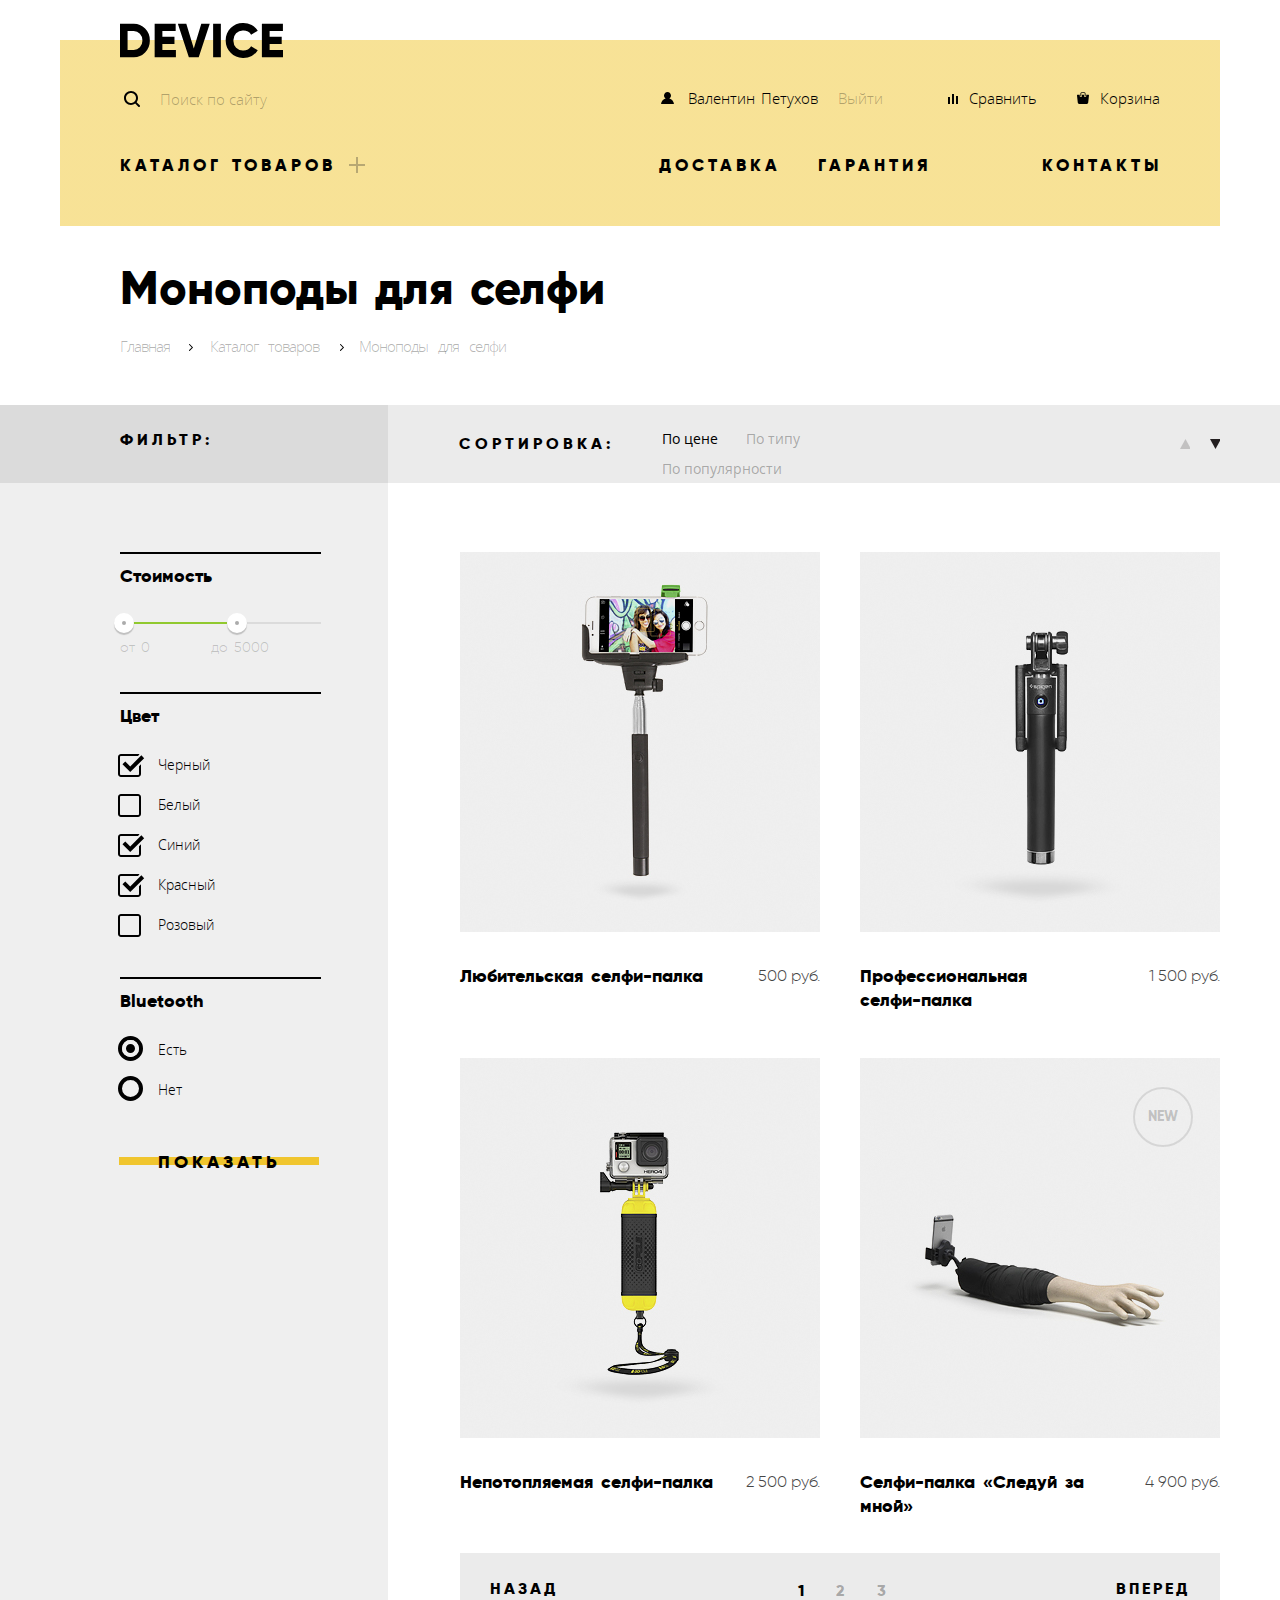
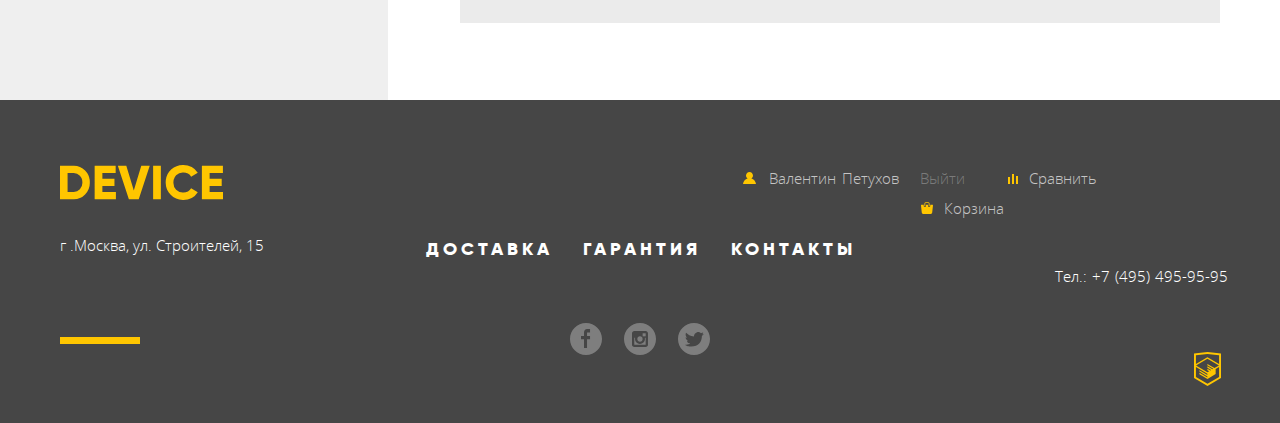
==== commit f079f711: "Переделан основной слайдер, поправка в коде" ====
--- a/inner.html
+++ b/inner.html
@@ -4,7 +4,7 @@
     <meta charset="utf-8">
     <title>HTML Academy: Девайс</title>
     <link rel = "stylesheet" href = "css/normalize.css">
-    <link rel = "stylesheet" href = "css/min-style.css">
+    <link rel = "stylesheet" href = "css/style.css">
   </head>
   <body>
     <header class = "page-header">
@@ -104,7 +104,7 @@
               </li>
             </ul>
           </nav>
-          <h1 class = visually-hidden>Shop Device</h1>
+          <h1 class = visually-hidden> Магазин Девайс</h1>
         </div>
       </div>
     </header>
--- a/css/style.css
+++ b/css/style.css
@@ -0,0 +1,2558 @@
+@font-face {
+  font-family: "Gilroy";
+
+  src: url("../fonts/gilroyextrabold.woff2") format("woff2"),
+       url("../fonts/gilroyextrabold.woff") format("woff");
+
+  font-weight: 800;
+  font-style: normal;
+}
+
+@font-face {
+  font-family: "Gilroy";
+
+  src: url("../fonts/gilroylight.woff2") format("woff2"),
+       url("../fonts/gilroylight.woff") format("woff");
+
+  font-weight: 300;
+  font-style: normal;
+}
+
+@font-face {
+  font-family: "Open Sans";
+
+  src: url("../fonts/opensans.woff2") format("woff2"),
+       url("../fonts/opensans.woff") format("woff");
+
+  font-weight: 400;
+  font-style: normal;
+}
+
+@font-face {
+  font-family: "Open Sans";
+
+  src: url("../fonts/opensanslight.woff2") format("woff2"),
+       url("../fonts/opensanslight.woff") format("woff");
+
+  font-weight: 300;
+  font-style: normal;
+}
+
+*, *::before, *::after {
+  box-sizing: border-box;
+}
+
+body {
+  margin: 0;
+  padding: 0;
+
+  font-family: "Open Sans", "Arial", sans-serif;
+  font-size: 15px;
+  line-height: 30px;
+  color: rgb(0,0,0);
+  font-weight: 300;
+}
+
+a {
+  text-decoration: none;
+}
+
+img {
+  max-width: 100%;
+}
+
+.visually-hidden:not(:focus):not(:active),
+input[type="checkbox"].visually-hidden,
+input[type="radio"].visually-hidden {
+  position: absolute;
+
+  width: 1px;
+  height: 1px;
+  margin: -1px;
+  padding: 0;
+
+  white-space: nowrap;
+  border: 0;
+  -webkit-clip-path: inset(100%);
+          clip-path: inset(100%);
+  clip: rect(0 0 0 0);
+  overflow: hidden;
+}
+
+.button {
+  display: block;
+
+  height: 40px;
+
+  font-family: "Gilroy", "Arial", sans-serif;
+  font-size: 18px;
+  line-height: 24px;
+  color: inherit;
+  font-weight: 800;
+  letter-spacing: 4px;
+  text-align: center;
+  text-transform: uppercase;
+
+  background-color: transparent;
+  background-image: linear-gradient(180deg, transparent 15px,
+     #f0c52e 15px, #f0c52e 23px, transparent 23px);
+  border: none;
+}
+
+.button:hover {
+  background-color: rgb(240, 197, 46);
+}
+
+.button:active {
+  color: rgba(0, 0, 0, 0.3);
+
+  background-color: rgb(240, 197, 46);
+}
+
+.button.disabled,
+.button:disabled {
+  background-color: #000000;
+  opacity: 0.5;
+
+cursor: default;
+}
+
+.container {
+  width: 1040px;
+  margin: 0 auto;
+}
+
+.main-container {
+  width: 1160px;
+  margin: 0 auto;
+}
+
+.padding-container {
+  padding: 0 20px;
+}
+
+/*Шапка*/
+
+.page-header {
+  padding: 0 20px;
+}
+
+.container-header {
+  min-height: 226px;
+
+  background-image: linear-gradient(to bottom, transparent 40px,
+   rgba(240, 197, 46, 0.5) 40px, rgba(240, 197, 46, 0.5));
+}
+
+.main-logo {
+  width: 163px;
+  height: 35px;
+  padding-top: 23px;
+  margin-bottom: 48px;
+}
+
+.link-logo {
+  width: 163px;
+  height: 35px;
+}
+
+.link-logo:hover {
+  opacity: 0.6;
+}
+
+.link-logo:active {
+  opacity: 0.3;
+}
+
+.list-menu,
+.nav-list {
+  margin: 0;
+  padding: 0;
+
+  list-style: none;
+}
+
+.list-menu {
+  display: flex;
+
+  margin-bottom: 33px;
+}
+
+/*Поиск по сайту*/
+
+.focus-search {
+  position: relative;
+}
+
+.focus-search::before {
+  content: "";
+  position: absolute;
+
+  top: 8px;
+  left: 4px;
+  width: 20px;
+  height: 20px;
+
+  background-image: url("../img/icon-search.svg");
+  background-repeat: no-repeat;
+  background-position: 0 0;
+}
+
+.search-cite {
+  width: 351px;
+  height: 34px;
+  padding-left: 40px;
+
+  font: inherit;
+  color: inherit;
+
+  background-color: transparent;
+  border: none;
+  border-bottom: 2px solid transparent;
+
+  cursor: default;
+}
+
+.search-grid {
+  display: inline-block;
+
+  margin-right: -4px;
+
+  vertical-align: top;
+}
+
+.search-cite:focus {
+  width: 351px;
+  height: 34px;
+  padding-left: 40px;
+  padding-right: 36px;
+
+  outline: none;
+  border-bottom: 2px solid rgb(0, 0, 0);
+}
+
+.search-cite::-webkit-input-placeholder {
+  color:rgba(0, 0, 0, 0.3);
+}
+
+.search-cite::-moz-placeholder {
+  color:rgba(0, 0, 0, 0.3);
+}
+
+.search-cite:-ms-input-placeholder {
+  color:rgba(0, 0, 0, 0.3);
+}
+
+.search-cite::-ms-input-placeholder {
+  color:rgba(0, 0, 0, 0.3);
+}
+
+.search-cite::placeholder {
+  color:rgba(0, 0, 0, 0.3);
+}
+
+.search-cite:hover::-webkit-input-placeholder {
+  color:rgba(0, 0, 0, 0.6);
+}
+
+.search-cite:hover::-moz-placeholder {
+  color:rgba(0, 0, 0, 0.6);
+}
+
+.search-cite:hover:-ms-input-placeholder {
+  color:rgba(0, 0, 0, 0.6);
+}
+
+.search-cite:hover::-ms-input-placeholder {
+  color:rgba(0, 0, 0, 0.6);
+}
+
+.search-cite:hover::placeholder {
+  color:rgba(0, 0, 0, 0.6);
+}
+
+.search-cite::-webkit-input-placeholder {
+  color:rgba(0, 0, 0, 0.3);
+}
+
+.search-cite::-moz-placeholder {
+  color:rgba(0, 0, 0, 0.3);
+}
+
+.search-cite:-ms-input-placeholder {
+  color:rgba(0, 0, 0, 0.3);
+}
+
+.search-cite::-ms-input-placeholder {
+  color:rgba(0, 0, 0, 0.3);
+}
+
+.search-cite::placeholder {
+  color:rgba(0, 0, 0, 0.3);
+}
+
+.search-cite:hover::-webkit-input-placeholder {
+  color:rgba(0, 0, 0, 0.6);
+}
+
+.search-cite:hover::-moz-placeholder {
+  color:rgba(0, 0, 0, 0.6);
+}
+
+.search-cite:hover:-ms-input-placeholder {
+  color:rgba(0, 0, 0, 0.6);
+}
+
+.search-cite:hover::-ms-input-placeholder {
+  color:rgba(0, 0, 0, 0.6);
+}
+
+.search-cite:hover::placeholder {
+  color:rgba(0, 0, 0, 0.6);
+}
+
+.search-elem {
+  padding: 7px 20px 6px;
+
+  color: rgb(0, 0, 0);
+
+  background-color: transparent;
+  border: 2px solid rgb(0, 0, 0);
+
+  cursor: default;
+}
+
+.search-elem:hover {
+  color: rgb(255, 255, 255);
+
+  background-color: rgb(0, 0, 0);
+}
+
+.search-elem:active {
+  color: rgba(255, 255, 255, 0.3);
+
+  background-color: rgb(0, 0, 0);
+}
+
+.search-elem {
+  visibility: hidden;
+}
+
+.search-elem:hover,
+.search-elem:active,
+.search-cite:focus + .search-elem {
+  visibility: visible;
+}
+
+.elem-menu svg {
+  margin-right: 10px;
+}
+
+.elem-menu:nth-child(3) svg {
+  margin-right: 7px;
+}
+
+.elem-menu:nth-child(4) svg,
+.elem-menu:nth-child(5) svg {
+  margin-right: 7px;
+}
+
+.elem-menu .login-header {
+  margin-left: 104px;
+
+  word-spacing: 2px;
+}
+
+.login-header svg {
+  margin-right: 8px;
+}
+
+.elem-menu .active-exit {
+  margin-left: 20px;
+}
+
+.elem-menu .inner-compare {
+  margin-left: 65px;
+}
+
+.elem-menu .enter {
+  margin-left: 103px;
+}
+
+.elem-menu .compare {
+  margin-left: 218px;
+}
+
+.elem-menu .cart {
+  margin-left: 40px;
+}
+
+.link {
+  color:inherit;
+}
+
+.active-exit {
+  color: rgba(0, 0, 0, 0.3);
+}
+
+.login-header {
+  color:inherit;
+}
+
+.login-header:hover,
+.link:hover {
+  color: rgba(0, 0, 0, 0.6);
+
+  fill-opacity: 0.6;
+}
+
+.login-header:active,
+.link:active {
+  color: rgba(0, 0, 0, 0.3);
+
+  fill-opacity: 0.3;
+}
+
+/*Навигационное меню*/
+
+.link-menu {
+  font-family: "Gilroy", "Arial", sans-serif;
+  font-size: 17px;
+  line-height: 24px;
+  color: inherit;
+  font-weight: 800;
+  letter-spacing: 4px;
+  word-spacing: 2px;
+  text-transform: uppercase;
+}
+
+.nav-list {
+  display: flex;
+}
+
+.nav-menu .catalog {
+  position: relative;
+
+  white-space: nowrap;
+}
+
+.nav-menu .catalog::after {
+  content: "";
+  position: absolute;
+
+  top: 2px;
+  right: -29px;
+  width: 16px;
+  height: 16px;
+
+  background-image: url("../img/icon-plus.svg");
+  background-repeat: no-repeat;
+  background-position: 0 0;
+  opacity: 0.3;
+}
+
+.nav-menu .delivery {
+  margin-left: 323px;
+}
+
+.nav-menu .Guarantee {
+  margin-left: 37px;
+}
+
+.nav-menu .menu-contacts {
+  margin-left: 110px;
+}
+
+.link-menu:hover {
+  color: rgba(0, 0, 0, 0.6);
+}
+
+.link-menu:active {
+  color: rgba(0, 0, 0, 0.3);
+}
+
+/*Подменю*/
+
+.nav-list .submenu {
+  display: none;
+  position: absolute;
+
+  margin-left: -60px;
+  width: 1160px;
+  min-height: 129px;
+
+  list-style: none;
+
+  background-color: rgb(247, 226, 150);
+  z-index: 2;
+}
+
+.nav-list > li:hover .submenu {
+  display: block;
+}
+
+.submenu-grid > li {
+  display: inline-block;
+
+  margin-top: 30px;
+  margin-bottom: 39px;
+  margin-right: -4px;
+  margin-right: 45px;
+  margin-left: 20px;
+
+  vertical-align: top;
+}
+
+.submenu-grid > li a {
+  color: rgb(0, 0, 0);
+}
+
+.submenu-grid > li a:hover {
+  color: rgba(0, 0, 0, 0.6);
+}
+
+.submenu-grid > li a:active {
+  color: rgba(0, 0, 0, 0.3);
+}
+
+.submenu ul {
+  margin: 0;
+  padding: 0;
+
+  list-style: none;
+}
+
+/*слайдер*/
+
+.slider {
+  position: relative;
+
+  margin-bottom: 74px;
+}
+
+.slider-container {
+  background-image: linear-gradient(to bottom, rgba(240, 197, 46, 0.5),
+   rgba(240, 197, 46, 0.5) 113px, transparent 113px, transparent);
+}
+
+.grid-slider {
+  display: flex;
+
+  min-height: 520px;
+}
+
+.slide-elem img {
+  margin-left: 91px;
+  margin-right: 100px;
+}
+
+.slide-elem:nth-child(2) img {
+  margin-top: 13px;
+  margin-left: 116px;
+  margin-right: 114px;
+}
+
+.slide-elem:nth-child(3) img {
+  margin-top: 66px;
+  margin-left: 32px;
+  margin-right: 17px;
+}
+
+.slide-info {
+  width: 520px;
+  padding-top: 81px;
+  padding-left: 19px;
+}
+
+.slider-title {
+  display: block;
+  position: relative;
+
+  width: 400px;
+  margin: 0;
+  padding: 0;
+  margin-left: 7px;
+  margin-bottom: 19px;
+
+  font-family: "Gilroy", "Arial", sans-serif;
+  letter-spacing: 1px;
+  word-spacing: -3px;
+  font-size: 47px;
+  line-height: 56px;
+  font-weight: 800;
+
+  z-index: 1;
+}
+
+.slide-elem:nth-of-type(3) .slider-title {
+  width: 513px;
+}
+
+.slider-title::before {
+  content: "";
+  position: absolute;
+
+  top: -42px;
+  width: 100px;
+  height: 7px;
+
+  border-top: 7px solid rgb(255, 255, 255);
+}
+
+.slider-title::after {
+  content: "01";
+  position: absolute;
+
+  top: -32px;
+  right: -93px;
+  width: 166px;
+  height: 131px;
+
+  font-family: "Gilroy", "Arial", sans-serif;
+  font-size: 180px;
+  color: rgb(255, 255, 255);
+}
+
+.slide-elem:nth-child(2) .slider-title::after {
+  content: "02";
+  position: absolute;
+
+  top: -32px;
+  right: -71px;
+  width: 166px;
+  height: 131px;
+
+  font-family: "Gilroy", "Arial", sans-serif;
+  font-size: 180px;
+  color: rgb(255, 255, 255);
+}
+
+.slide-elem:nth-child(3) .slider-title::after {
+  content: "03";
+  position: absolute;
+
+  top: -32px;
+  right: 44px;
+  width: 166px;
+  height: 131px;
+
+  font-family: "Gilroy", "Arial", sans-serif;
+  font-size: 180px;
+  color: rgb(255, 255, 255);
+
+  z-index: -1;
+}
+
+.slider-text {
+  width: 480px;
+  margin: 0;
+  padding: 0;
+  margin-left: 6px;
+  margin-bottom: 44px;
+
+  word-spacing: 1px;
+  color: rgb(70, 70, 70);
+}
+
+.slide-elem:nth-of-type(2) .slider-text {
+  padding-right: 40px;
+}
+
+.slide-elem:nth-of-type(3) .slider-text {
+  padding-right: 20px;
+}
+
+.btn-slider {
+  width: 220px;
+  margin-left: 7px;
+  margin-right: 176px;
+  margin-bottom: 48px;
+  padding-top: 7px;
+  padding-left: 3px;
+}
+
+.text-table {
+  margin-left: 5px;
+
+  border-collapse: collapse;
+}
+
+.text-table td {
+padding-bottom: 7px;
+}
+
+.text-table td:nth-child(1) {
+  width: 160px;
+}
+
+.text-table td:nth-child(2) {
+  width: 140px;
+}
+
+.text-table td:nth-child(3) {
+  width: 160px;
+}
+
+.text-value td {
+  font-family: "Gilroy", "Arial", sans-serif;
+  font-size: 36px;
+  line-height: 48px;
+  font-weight: 300;
+}
+
+.text-product td {
+  font-size: 13px;
+  line-height: 20px;
+}
+
+.control-sliders {
+  position: absolute;
+
+  top: 110%;
+  right: 25%;
+  margin-top: -255px;
+  margin-right: -32px;
+}
+
+.control-sliders label {
+  display: inline-block;
+  position: relative;
+
+  width: 12px;
+  height: 12px;
+  margin-top: 3px;
+  margin-right: -4px;
+  margin-right: 17px;
+
+  font-size: 0;
+  vertical-align: middle;
+
+  background-color: transparent;
+  border: 1px solid rgb(0, 0, 0);
+  border-radius: 50%;
+}
+
+.control-sliders label:nth-child(3) {
+  margin-right: 0;
+}
+
+.slide-list {
+  margin: 0;
+  padding: 0;
+
+  list-style: none;
+}
+
+.slide-elem {
+  display: none;
+}
+
+#control-1:checked ~ .slide-list .slide-elem:nth-child(1),
+#control-2:checked ~ .slide-list .slide-elem:nth-child(2),
+#control-3:checked ~ .slide-list .slide-elem:nth-child(3) {
+  display: block;
+}
+
+#control-1:checked ~ .control-sliders .slider-controls-item--1::before,
+#control-2:checked ~ .control-sliders .slider-controls-item--2::before,
+#control-3:checked ~ .control-sliders .slider-controls-item--3::before {
+  content: "";
+  position: absolute;
+
+  top: 2px;
+  left: 2px;
+  width: 6px;
+  height: 6px;
+
+  border: 1px solid rgb(0, 0, 0);
+  border-radius: 50%;
+  z-index: 1;
+}
+
+/*Гаджеты*/
+
+.gadgets {
+  margin-bottom: 80px;
+}
+
+.list-gadgets {
+  display: flex;
+  flex-wrap: wrap;
+
+  margin: 0;
+  padding: 0;
+
+  list-style: none;
+}
+
+.gadget-elem {
+  width: 160px;
+  min-height: 240px;
+  margin-right: 40px;
+}
+
+.gadget-elem:nth-child(6n) {
+  margin-right: 0;
+}
+
+.list-gadgets a {
+  display: block;
+  position: relative;
+
+  width: 160px;
+  height: 160px;
+  margin-bottom: 33px;
+
+  font-size: 0;
+
+  background-color: rgba(240, 197, 46, 0.5);
+}
+
+.gadget-elem a:hover {
+  background-color: rgb(240, 197, 46);
+}
+
+.gadget-elem a:active::before {
+  opacity: 0.3;
+}
+
+.gadget-elem a:active + h3 {
+  color: rgba(0, 0, 0, 0.3);
+}
+
+.gadget-elem a::before {
+  content: "";
+  position: absolute;
+
+  top: 51px;
+  left: 31px;
+  width: 97px;
+  height: 55px;
+
+  background-image: url("../img/popular-1.svg");
+  background-repeat: no-repeat;
+  background-position: 0 0;
+}
+
+.gadget-elem:nth-child(2) a::before {
+  top: 40px;
+  left: 38px;
+  width: 86px;
+  height: 117px;
+
+  background-image: url("../img/popular-2.svg");
+}
+
+.gadget-elem:nth-child(3) a::before {
+  top: 37px;
+  left: 49px;
+  width: 71px;
+  height: 87px;
+
+  background-image: url("../img/popular-3.svg");
+}
+
+.gadget-elem:nth-child(4) a::before {
+  top: 49px;
+  left: 29px;
+  width: 107px;
+  height: 65px;
+
+  background-image: url("../img/popular-4.svg");
+}
+
+.gadget-elem:nth-child(5) a::before {
+  top: 31px;
+  left: 56px;
+  width: 56px;
+  height: 98px;
+
+  background-image: url("../img/popular-5.svg");
+}
+
+.gadget-elem:nth-child(6) a::before {
+  top: 48px;
+  left: 13px;
+  width: 132px;
+  height: 69px;
+
+  background-image: url("../img/popular-6.svg");
+}
+
+.list-gadgets h3 {
+  margin: 0;
+  padding: 0;
+
+  font-family: "Gilroy", "Arial", sans-serif;
+  font-size: 18px;
+  line-height: 24px;
+  font-weight: 800;
+  letter-spacing: 0px;
+}
+
+.gadget-elem:nth-child(2) h3 {
+  width: 100px;
+}
+
+/*Дополнительный слайдер*/
+
+.second-slider {
+  margin-bottom: 94px;
+}
+
+.background-second-slider {
+  min-height: 388px;
+
+  background-image: linear-gradient(180deg, transparent,
+   transparent 100px, rgb(229, 229, 229) 100px, rgb(229, 229, 229) 388px);
+}
+
+.content-services {
+  display: flex;
+}
+
+.list-second-slide {
+  margin: 0;
+  padding: 0;
+
+  list-style: none;
+}
+
+.title-second-slide {
+  position: relative;
+
+  margin: 0;
+  padding: 0;
+  margin-bottom: 30px;
+
+  font-family: "Gilroy", "Arial", sans-serif;
+  font-size: 47px;
+  line-height: 48px;
+  font-weight: 800;
+  letter-spacing: 1px;
+}
+
+.elem-second-slide p {
+  width: 460px;
+  margin: 0;
+  padding: 0;
+  margin-bottom: 40px;
+
+  word-spacing: 1px;
+}
+
+.elem-second-slide:nth-child(2) p {
+  width: 464px;
+}
+
+.elem-second-slide:nth-child(3) p {
+  width: 434px;
+}
+
+.elem-second-slide .title-second-slide::after {
+  content: "";
+  position: absolute;
+
+  top: 11px;
+  right: -234px;
+  width: 136px;
+  height: 164px;
+
+  background-image: url("../img/service-delivery.svg");
+  background-repeat: no-repeat;
+  background-position: 0 0;
+}
+
+.elem-second-slide:nth-of-type(2) .title-second-slide::after {
+  content: "";
+  position: absolute;
+
+  top: -13px;
+  right: -250px;
+  width: 171px;
+  height: 195px;
+
+  background-image: url("../img/service-warranty.svg");
+  background-repeat: no-repeat;
+  background-position: 0 0;
+}
+
+.elem-second-slide:nth-of-type(3) .title-second-slide::after {
+  content: "";
+  position: absolute;
+
+  top: -14px;
+  right: -255px;
+  width: 156px;
+  height: 188px;
+
+  background-image: url("../img/service-credit.svg");
+  background-repeat: no-repeat;
+  background-position: 0 0;
+}
+
+.elem-second-slide {
+  display: none;
+
+  padding-top: 74px;
+}
+
+#delivery:checked ~ .list-second-slide .elem-second-slide:nth-child(1),
+#warranty:checked ~ .list-second-slide .elem-second-slide:nth-child(2),
+#сredit:checked ~ .list-second-slide .elem-second-slide:nth-child(3) {
+  display: block;
+}
+
+.buttons-container {
+  display: flex;
+  flex-direction: column;
+
+  min-height: 319px;
+  padding-top: 80px;
+  margin-right: 116px;
+  margin-bottom: 69px;
+  border-right: 7px solid rgb(0, 0, 0);
+}
+
+.buttons-container .button {
+  width: 160px;
+  margin-right: 118px;
+  margin-bottom: 25px;
+  padding-top: 8px;
+  padding-left: 5px;
+
+  text-align: center;
+}
+
+.buttons-container .button:hover,
+.buttons-container .button:active {
+  color: rgb(0, 0, 0);
+
+  background-color: rgb(240, 197, 46);
+}
+
+#delivery:checked ~ .buttons-container label[for="delivery"],
+#warranty:checked ~ .buttons-container label[for="warranty"],
+#сredit:checked ~ .buttons-container label[for="сredit"] {
+  margin-right: 0;
+  padding-left: 20px;
+  padding-right: 258px;
+
+  color:rgb(247, 225, 132);
+  text-align: center;
+
+  background-image: none;
+  background-color: rgb(0, 0, 0);
+}
+
+#warranty:checked ~ .buttons-container label[for="warranty"] {
+  padding-left: 24px;
+  padding-right: 254px;
+}
+
+#сredit:checked ~ .buttons-container label[for="сredit"] {
+  padding-left: 36px;
+  padding-right: 242px;
+}
+
+/*Логотипы компаний*/
+
+.company {
+  margin-bottom: 94px;
+}
+
+.list-company {
+  display: flex;
+  flex-wrap: wrap;
+
+  margin: 0;
+  padding: 0;
+
+  list-style: none;
+}
+
+.company-elem {
+  width: 260px;
+  min-height: 100px;
+  margin-right: 40px;
+}
+
+.company-elem:nth-child(4n) {
+  margin-right: 0;
+}
+
+.company-elem a {
+  position: relative;
+}
+
+.company-elem a:hover::before {
+  content: "";
+  position: absolute;
+
+  width: 260px;
+  height: 100px;
+
+  background-image: url("../img/logo-dj.png");
+  background-repeat: no-repeat;
+  background-position: 0 0;
+}
+
+.company-elem:nth-child(2) a:hover::before {
+  background-image: url("../img/logo-spgadgets.png");
+}
+
+.company-elem:nth-child(3) a:hover::before {
+  background-image: url("../img/logo-gopro.png");
+}
+
+.company-elem:nth-child(4) a:hover::before {
+  background-image: url("../img/logo-vive.png");
+}
+
+.company-elem a {
+  opacity: 0.2;
+}
+
+.company-elem a:hover {
+  opacity: 1;
+}
+
+/*Контакты*/
+
+.contacts,
+.about-us {
+  width: 560px;
+  padding-top: 44px;
+}
+
+.about-us {
+  margin-right: 40px;
+}
+
+.grid-contacts {
+  display: flex;
+
+  margin-bottom: 81px;
+}
+
+.title-contacts {
+  position: relative;
+
+  margin: 0;
+  padding: 0;
+  margin-bottom: 42px;
+
+  font-family: "Gilroy", "Arial", sans-serif;
+  font-size: 47px;
+  line-height: 48px;
+  font-weight: 800;
+}
+
+.title-contacts::before {
+  content: "";
+  position: absolute;
+
+  top: -53px;
+  width: 80px;
+  height: 7px;
+
+  border-top: 7px solid rgb(0, 0, 0);
+}
+
+.about-us .text-contacts {
+  width: 470px;
+  margin: 0;
+  padding: 0;
+  margin-bottom: 66px;
+
+  word-spacing: -1px;
+}
+
+.about-us .text-contacts:nth-child(2) {
+  width: 450px;
+  margin-bottom: 30px;
+
+  word-spacing: 1px;
+}
+
+.list-contacts {
+  margin: 0;
+  padding: 0;
+  margin-bottom: 55px;
+  padding-left: 37px;
+
+  font-family: "Gilroy", "Arial", sans-serif;
+  font-size: 16px;
+  line-height: 40px;
+  font-weight: 800;
+  list-style: none;
+}
+
+.elem-contacts {
+  position: relative;
+}
+
+.elem-contacts::before {
+  content: "";
+  position: absolute;
+
+  top: 16px;
+  left: -35px;
+  width: 8px;
+  height: 8px;
+
+  border-radius: 50%;
+  border: 2px solid rgb(229, 229, 229);
+}
+
+.btn-about-us {
+  width: 260px;
+  padding-top: 7px;
+  padding-left: 5px;
+}
+
+.contacts .text-contacts {
+  margin-bottom: 39px;
+}
+
+.map {
+  margin: 0;
+  padding: 0;
+  margin-bottom: 69px;
+}
+
+.map-image {
+  vertical-align: bottom;
+}
+
+.btn-contacts {
+  width: 260px;
+  padding-left: 11px;
+}
+
+/*каталог*/
+
+.title-show {
+  margin: 0;
+  padding: 0;
+  margin-top: 38px;
+  margin-bottom: 19px;
+
+  font-family: "Gilroy", "Arial", sans-serif;
+  font-size: 47px;
+  line-height: 48px;
+  font-weight: 800;
+  word-spacing: 4px;
+}
+
+.filter-catalog-grid {
+  display: flex;
+}
+
+.list-show {
+  display: flex;
+
+  margin: 0;
+  padding: 0;
+  margin-bottom: 44px;
+
+  list-style: none;
+}
+
+.elem-show {
+  margin-right: 40px;
+
+  letter-spacing: -1px;
+  word-spacing: 7px;
+}
+
+.pictures-arrows {
+  position: relative;
+}
+
+.pictures-arrows::after {
+  content: "";
+  position: absolute;
+
+  top: 13px;
+  left: 69px;
+  width: 6px;
+  height: 9px;
+
+  background-image: url("../img/nav-arrow.svg");
+  background-repeat: no-repeat;
+  background-position: 0 0;
+}
+
+.pictures-arrows:nth-child(2)::after {
+  left: 130px;
+}
+
+.link-active-show {
+  color: rgba(0, 0, 0, 0.3);
+}
+
+.link-show {
+  color: rgba(0, 0, 0, 0.3);
+}
+
+.link-show:hover {
+  color: rgba(0, 0, 0, 0.6);
+}
+
+.link-show:active {
+  color: rgba(0, 0, 0, 0.1);
+}
+
+.list-catalog {
+  display: flex;
+  flex-wrap: wrap;
+
+  width: 760px;
+  margin: 0;
+  padding: 0;
+  margin-top: 69px;
+
+  list-style: none;
+}
+
+.list-catalog .catalog-elem {
+  position: relative;
+
+  width: 360px;
+  min-height: 495px;
+  margin-bottom: 11px;
+}
+
+.catalog-elem .check {
+  visibility: hidden;
+  position: absolute;
+
+  top: 29px;
+  right: 27px;
+  width: 60px;
+  height: 60px;
+  padding-top: 16px;
+
+  font-family: "Gilroy", "Arial", sans-serif;
+  font-size: 14px;
+  line-height: 24px;
+  font-weight: 800;
+  text-transform: uppercase;
+  text-align: center;
+  color: rgba(0, 0, 0, 0.2);
+
+  border: 2px solid rgba(0, 0, 0, 0.1);
+  border-radius: 50%;
+}
+
+.catalog-elem:nth-child(4) .check {
+  visibility: visible;
+}
+
+.list-catalog .catalog-elem:nth-child(2n) {
+  margin-left: 40px;
+  margin-right: 0;
+}
+
+.list-catalog .catalog-elem:nth-last-child(1),
+.list-catalog .catalog-elem:nth-last-child(2) {
+  margin-bottom: 0;
+}
+
+.catalog-elem img {
+  margin-bottom: 23px;
+}
+
+.product-card {
+  position: absolute;
+
+  top: 0px;
+  width: 360px;
+  min-height: 379px;
+  padding-top: 169px;
+
+  text-align: center;
+
+  background-color: rgba(238, 238, 238, 0);
+  opacity: 0;
+
+  cursor: pointer;
+  z-index: 1;
+}
+
+.product-card:hover {
+  background-color: rgba(238, 238, 238, 0.7);
+  opacity: 1;
+}
+
+.btn-product-card {
+  width: 200px;
+  padding-top: 7px;
+  margin-left: 80px;
+  margin-bottom: 9px;
+}
+
+.product-card .compare-product-card {
+  font-family: "Open Sans", "Arial", sans-serif;
+  font-size: 13px;
+  line-height: 36px;
+  color: rgba(0, 0, 0, 0.5);
+  font-weight: 300;
+}
+
+.product-card .compare-product-card:hover {
+  color: rgb(0, 0, 0);
+}
+
+.product-card .compare-product-card:active {
+  color: rgba(0, 0, 0, 0.2);
+}
+
+.card {
+  display: flex;
+  justify-content: space-between;
+}
+
+.title-card {
+  display: flex;
+  flex-wrap: wrap;
+}
+
+.text-card {
+  display: flex;
+  flex-wrap: wrap;
+  justify-content: flex-end;
+
+  width: 78px;
+}
+
+.main-catalog a {
+  font-family: "Gilroy", "Arial", sans-serif;
+  font-size: 18px;
+  line-height: 24px;
+  color: inherit;
+  font-weight: 800;
+  word-spacing: 3px;
+}
+
+.catalog-elem h3 {
+  margin: 0;
+  padding: 0;
+}
+
+.catalog-elem:nth-child(2) h3 {
+  width: 180px;
+}
+
+.catalog-elem:nth-child(4) h3 {
+  width: 230px;
+}
+
+.main-catalog span {
+  font-family: "Gilroy", "Arial", sans-serif;
+  font-size: 16px;
+  line-height: 24px;
+  color: rgb(70, 70, 70);
+  font-weight: 300;
+}
+
+/*Пагинация*/
+
+.pagination {
+  margin-bottom: 77px;
+  background-color: rgba(0, 0, 0, 0.08);
+}
+
+.list-pagination {
+  display: flex;
+  justify-content: space-between;
+
+  min-height: 70px;
+  margin: 0;
+  padding: 0;
+  padding-top: 20px;
+
+  list-style: none;
+}
+
+.number-submenu {
+  display: flex;
+
+  margin: 0;
+  padding: 0;
+  padding-top: 2px;
+  padding-left: 10px;
+
+  list-style: none;
+}
+
+.number-submenu  li{
+  margin-right: 32px;
+}
+
+.number-submenu  li:last-child {
+  margin-right: 0;
+}
+
+.pagination-elem a {
+  font-family: "Gilroy", "Arial", sans-serif;
+  font-size: 16px;
+  line-height: 24px;
+  color: rgba(0, 0, 0, 0.3);
+  font-weight: 800;
+  text-transform: uppercase;
+}
+
+.pagination-elem a:hover {
+  color: rgba(0, 0, 0, 0.6);
+}
+
+.pagination-elem a:active {
+  color: rgb(0, 0, 0);
+}
+
+.current-active a,
+.current-active a:hover,
+.current-active a:active {
+  font-family: "Gilroy", "Arial", sans-serif;
+  font-size: 16px;
+  line-height: 24px;
+  color: rgb(0, 0, 0);
+  font-weight: 800;
+}
+
+.list-pagination .pagination-back,
+.list-pagination .pagination-forward {
+  width: 126px;
+  padding: 25px 30px 25px 30px;
+
+  font-family: "Gilroy", "Arial", sans-serif;
+  font-size: 16px;
+  line-height: 24px;
+  color: rgb(0, 0, 0);
+  font-weight: 800;
+  text-align: center;
+  letter-spacing: 3px;
+}
+
+.list-pagination .pagination-back:hover,
+.list-pagination .pagination-forward:hover {
+  color: rgb(0, 0, 0);
+
+  background-color: rgb(217, 217, 217);
+}
+
+.list-pagination .pagination-back:active,
+.list-pagination .pagination-forward:active {
+  color: rgba(0, 0, 0, 0.3);
+
+  background-color: rgb(217, 217, 217);
+}
+
+/*фильтр и сортировка*/
+
+.filter-sort-grid {
+  display: flex;
+}
+
+.filter-sort-catalog {
+  background-image: linear-gradient(to right,rgb(219, 219, 219),
+   rgb(219, 219, 219) 25%, rgb(235, 235, 235) 25%, rgb(235, 235, 235));
+}
+
+.filter-sort-grid .sort-container:first-child {
+  width: 328px;
+  min-height: 70px;
+  padding-top: 23px;
+  padding-left: 60px;
+
+  background-color: rgb(219, 219, 219);
+}
+
+.filter-sort-grid .sort-container:nth-child(2) {
+  display: flex;
+  align-items: center;
+
+  width: 832px;
+  min-height: 70px;
+}
+
+.title-sort,
+.title-filter {
+  margin: 0;
+  padding: 0;
+
+  font-family: "Gilroy", "Arial", sans-serif;
+  font-size: 16px;
+  line-height: 24px;
+  color: inherit;
+  font-weight: 800;
+  letter-spacing: 4px;
+  text-transform: uppercase;
+}
+
+.arrows,
+.sort-list {
+  display: flex;
+  flex-wrap: wrap;
+
+  margin: 0;
+  padding: 0;
+  padding-top: 1px;
+
+  list-style: none;
+}
+
+.sort-list {
+  align-self: flex-start;
+
+  padding-top: 18px;
+}
+
+.sort-elem a,
+.sort-activ a {
+  color: rgba(0, 0, 0, 0.3);
+  font-size: 14px;
+  line-height: 18px;
+  font-weight: 400;
+}
+
+.sort-elem a:hover {
+  color: rgba(0, 0, 0, 0.6);
+}
+
+.sort-elem a:active {
+  color: rgb(0, 0, 0);
+}
+
+.sort-activ a,
+.sort-activ a:hover,
+.sort-activ a:active {
+  color: rgb(0, 0, 0);
+}
+
+.sort-elem a {
+  margin-right: 28px;
+}
+
+.sort-elem:nth-child(2) a {
+  margin-right: 31px;
+}
+
+.sort-elem:nth-child(3) a {
+  margin-right: 0;
+}
+
+.title-sort {
+  margin-left: 71px;
+  margin-right: 48px;
+}
+
+.arrows {
+  display: flex;
+  flex-wrap: nowrap;
+
+  padding-top: 25px;
+  margin-left: 231px;
+}
+
+.arrows-elem {
+  width: 10px;
+  margin-right: 20px;
+}
+
+.arrows-elem:nth-child(2) {
+  margin-right: 0;
+}
+
+.arrows-elem.arrows-up a,
+.arrows-elem.arrows-down a {
+  position: relative;
+
+  font-size: 0;
+}
+
+.arrows-up a::before {
+  content: "";
+  position: absolute;
+
+  width: 10px;
+  height: 11px;
+
+  background-image: url("../img/icon-up-arrow.svg");
+  background-repeat: no-repeat;
+  background-position: 0 0;
+}
+
+.arrows-down a::before {
+  content: "";
+  position: absolute;
+
+  width: 10px;
+  height: 11px;
+
+  background-image: url("../img/icon-down-arrow.svg");
+  background-repeat: no-repeat;
+  background-position: 0 0;
+}
+
+.arrows-up a::before {
+  opacity: 0.2;
+}
+
+.arrows-up a:hover::before {
+  opacity: 0.4;
+}
+
+.arrows-down a::before,
+.arrows-up a:active::before {
+  opacity: 1;
+}
+
+/*Сложный фильтр*/
+
+.min-price,
+.max-price {
+  background-color: transparent;
+  border: none;
+}
+
+.price-controls {
+  display: flex;
+}
+
+.price-controls .price {
+  margin-right: 12px;
+}
+
+.price {
+  width: 60px;
+  height: 25px;
+}
+
+.price-controls input[type = "number"]::-webkit-input-placeholder {
+  font-family: "Gilroy", "Arial", sans-serif;
+  font-size: 14px;
+  line-height: 24px;
+  color: rgba(0, 0, 0, 0.2);
+  font-weight: 300;
+}
+
+.price-controls input[type = "number"]::-moz-placeholder {
+  font-family: "Gilroy", "Arial", sans-serif;
+  font-size: 14px;
+  line-height: 24px;
+  color: rgba(0, 0, 0, 0.2);
+  font-weight: 300;
+}
+
+.price-controls input[type = "number"]:-ms-input-placeholder {
+  font-family: "Gilroy", "Arial", sans-serif;
+  font-size: 14px;
+  line-height: 24px;
+  color: rgba(0, 0, 0, 0.2);
+  font-weight: 300;
+}
+
+.price-controls input[type = "number"]::-ms-input-placeholder {
+  font-family: "Gilroy", "Arial", sans-serif;
+  font-size: 14px;
+  line-height: 24px;
+  color: rgba(0, 0, 0, 0.2);
+  font-weight: 300;
+}
+
+.price-controls input[type = "number"]::placeholder,
+.price-controls label {
+  font-family: "Gilroy", "Arial", sans-serif;
+  font-size: 14px;
+  line-height: 24px;
+  color: rgba(0, 0, 0, 0.2);
+  font-weight: 300;
+}
+
+.range-controls {
+  position: relative;
+
+  margin-top: 34px;
+  margin-bottom: 10px;
+}
+
+.range-controls .scale {
+  height: 2px;
+
+  background-color: rgb(219, 219, 219);
+}
+
+.range-controls .bar {
+  width: 53%;
+  height: 2px;
+
+  background-color: rgb(145, 201, 47);
+}
+
+.toggle {
+  position: absolute;
+
+  top: -9px;
+  width: 20px;
+  height: 20px;
+
+  background-color: rgb(171, 171, 171);
+  border: 8px solid rgb(255, 255, 255);
+  border-radius: 50%;
+  box-shadow: 0 2px 1px 0 rgba(0, 1, 1, 0.2);
+
+  cursor: pointer;
+}
+
+.min-toggle {
+  left: -3%;
+}
+
+.max-toggle {
+  left: 53%;
+}
+
+.toggle:hover {
+  width: 22px;
+  height: 22px;
+
+  box-shadow: 0 3px 1px 0 rgba(0, 1, 1, 0.2);
+}
+
+/*Фильтр*/
+
+.filter-catalog-background {
+  background-image: linear-gradient(to right, rgb(239, 239, 239),
+   rgb(239, 239, 239) 25%, transparent 25%, transparent );
+}
+
+.filter {
+  flex-shrink: 0;
+
+  width: 328px;
+  margin-right: 72px;
+
+  background-color: rgb(239, 239, 239);
+}
+
+.filter fieldset {
+  width: 201px;
+  margin: 0;
+  padding: 0;
+  margin-left: 60px;
+  margin-top: 69px;
+
+  border: none;
+}
+
+.filter fieldset:nth-child(2) {
+  margin-top: 33px;
+}
+
+.filter fieldset:nth-child(3) {
+  margin-top: 32px;
+}
+
+.filter legend {
+  display: block;
+
+  width: 100%;
+  padding-top: 10px;
+
+  font-family: "Gilroy", "Arial", sans-serif;
+  font-size: 18px;
+  line-height: 24px;
+  color: inherit;
+  font-weight: 800;
+
+  border-top: 2px solid rgb(0, 0, 0);
+}
+
+.filter ul {
+  margin: 0;
+  padding: 0;
+  margin-top: 17px;
+  padding-left: 38px;
+
+  font-size: 14px;
+  line-height: 40px;
+  list-style: none;
+}
+
+.filter-input-checkbox:checked + label {
+  position: relative;
+}
+
+.filter-input-checkbox:checked + label::before {
+  content: "";
+  position: absolute;
+
+  width: 27px;
+  height: 23px;
+
+  background-image: url("../img/icon-checkbox-on.svg");
+  background-repeat: no-repeat;
+  background-position: 0 0;
+}
+
+.filter-input-checkbox + label {
+  position: relative;
+}
+
+.filter-input-checkbox + label::before {
+  content: "";
+  position: absolute;
+
+  top: -1px;
+  left: -40px;
+  width: 23px;
+  height: 23px;
+
+  background-image: url("../img/icon-checkbox-off.svg");
+  background-repeat: no-repeat;
+  background-position: 0 0;
+}
+
+.filter-input-radio + label {
+  position: relative;
+}
+
+.filter-input-radio + label::before {
+  content: "";
+  position: absolute;
+
+  top: -4px;
+  left: -40px;
+  width: 25px;
+  height: 25px;
+
+  border: 4px solid rgb(0, 0, 0);
+  border-radius: 50%;
+}
+
+.filter-input-radio:checked + label {
+  position: relative;
+}
+
+.filter-input-radio:checked + label::after {
+  content: "";
+  position: absolute;
+
+  top: 0px;
+  left: -36px;
+  width: 17px;
+  height: 17px;
+
+  background-color: rgb(0, 0, 0);
+  border: 4px solid rgb(239, 239, 239);
+  border-radius: 50%;
+}
+
+.filter-input-radio:checked + label:hover::after,
+.filter-input-radio + label:hover::before,
+.filter-input-checkbox + label:hover::before {
+  opacity: 0.6;
+}
+
+.filter-input-radio:disabled + label::after,
+.filter-input-radio:disabled + label::before,
+.filter-input-checkbox:disabled + label::before {
+  opacity: 0.25;
+}
+
+.filter-input:disabled + label {
+  color: rgba(0, 0, 0, 0.25);
+}
+
+.filter-button {
+  width: 200px;
+  margin-top: 32px;
+  margin-left: 59px;
+}
+
+/*Подвал*/
+
+.page-footer {
+  padding: 0 20px;
+  min-height: 323px;
+
+  background-color: rgb(70, 70, 70);
+}
+
+.grid-footer {
+  display: flex;
+}
+
+.elem-container {
+  width: 340px;
+}
+
+.elem-container:nth-child(1) {
+  padding-top: 65px;
+}
+
+.elem-container:nth-child(3) {
+  margin-right: 0;
+}
+
+.Services-social-container {
+  width: 480px;
+}
+
+/*Логотип подвала*/
+
+.logo-footer use {
+  fill:rgb(255, 198, 0);
+}
+
+.logo-device {
+  font-size: 0;
+}
+
+.logo-device:hover {
+  fill-opacity: 0.6;
+}
+
+.logo-device:active {
+  fill-opacity: 0.3;
+}
+
+.address,
+.telefon-elem {
+  color: rgb(255, 255, 255);
+}
+
+.elem-container .main-logo {
+  margin-bottom: 15px;
+}
+
+.elem-container .address {
+  position: relative;
+
+  margin: 0;
+  padding: 0;
+  margin-top: 15px;
+}
+
+.elem-container .address::before {
+  content: "";
+  position: absolute;
+
+  top: 107px;
+  left: 0;
+  width: 80px;
+  height: 7px;
+
+  border-top: 7px solid rgb(255, 198, 0);
+}
+
+/*Навигационное меню подвала*/
+
+.second-list,
+.social-list,
+.list-footer {
+  margin: 0;
+  padding: 0;
+
+  list-style: none;
+}
+
+.elem-footer a {
+  font-family: "Gilroy", "Arial", sans-serif;
+  font-size: 18px;
+  line-height: 24px;
+  color: rgb(255, 255, 255);
+  font-weight: 800;
+  letter-spacing: 4px;
+  text-transform: uppercase;
+}
+
+.elem-footer a:hover {
+  color: rgba(255, 255, 255, 0.6);
+}
+
+.elem-footer a:active {
+  color: rgba(255, 255, 255, 0.3);
+}
+
+.list-footer {
+  display: flex;
+  flex-wrap: wrap;
+
+  padding-left: 26px;
+  padding-top: 134px;
+  margin-bottom: 59px;
+}
+
+.elem-footer {
+  margin-right: 30px;
+}
+
+.elem-footer:nth-child(3n) {
+  margin-right: 0;
+}
+
+/*Социальные сети*/
+
+.social-list {
+  display: flex;
+  flex-wrap: wrap;
+
+  padding-left: 170px;
+}
+
+.social-elem {
+  margin-right: 22px;
+  margin-bottom: 22px;
+}
+
+.social-elem:nth-child(3n) {
+  margin-right: 0;
+}
+
+.social-facebook,
+.social-instagram,
+.social-twitter {
+  fill: rgb(255, 255, 255);
+  opacity: 0.3;
+}
+
+.social-facebook:hover,
+.social-instagram:hover,
+.social-twitter:hover {
+  opacity: 0.6;
+}
+
+.social-facebook:active,
+.social-instagram:active,
+.social-twitter:active {
+  opacity: 0.1;
+}
+
+/*Дополнительное меню*/
+
+.second-list {
+  display: flex;
+  flex-wrap: wrap;
+  position: relative;
+
+  padding-top: 63px;
+  padding-left: 0;
+  margin-bottom: 38px;
+}
+
+.second-active-elem {
+  position: absolute;
+
+  top: 63px;
+  left: -137px;
+
+  z-index: 1;
+}
+
+.second-active-elem svg {
+  margin-right: 7px;
+}
+
+.second-elem {
+  position: relative;
+
+  margin-right: 0;
+}
+
+.second-elem:nth-child(3n) a {
+  margin-right: 0;
+}
+
+.second-elem .second-enter {
+  margin-left: 15px;
+}
+
+.second-elem .second-compare {
+  margin-left: 43px;
+}
+
+.second-elem .second-cart {
+  margin-left: 41px;
+}
+
+.second-elem svg {
+  margin-right: 10px;
+}
+
+.second-elem:nth-child(2) svg {
+  margin-right: 7px;
+}
+
+.second-elem:nth-child(3) svg,
+.second-elem:nth-child(4) svg {
+  margin-right: 7px;
+}
+
+.second-enter-active {
+  margin-left: 40px;
+}
+
+.second-login-active {
+  color: rgba(255, 255, 255, 0.7);
+  word-spacing: 2px;
+}
+
+.second-enter {
+  color: rgba(255, 255, 255, 0.7);
+
+  fill: rgb(255, 198, 0);
+}
+
+.second-login-active {
+  fill: rgb(255, 198, 0);
+}
+
+.second-login-active:hover,
+.second-enter:hover {
+  color: rgb(255, 255, 255);
+
+  fill-opacity: 0.6;
+}
+
+.second-login-active:active,
+.second-enter:active {
+  color: rgba(255, 255, 255, 0.3);
+
+  fill-opacity: 0.3;
+}
+
+.second-enter-active {
+  color: rgba(255, 255, 255, 0.3);
+}
+
+.telefon {
+  margin-left: 175px;
+  margin-bottom: 61px;
+
+  word-spacing: 1px;
+  white-space: nowrap;
+}
+
+.logo-htmlacademy {
+  margin-left: 314px;
+}
+
+.htmlacademy-image {
+  position: relative;
+
+  font-size: 0;
+}
+
+.htmlacademy-image::before {
+  content: "";
+  position: absolute;
+
+  width: 27px;
+  height: 35px;
+
+  background-image: url("../img/logo-html.svg");
+  background-repeat: no-repeat;
+  background-position: 0 0;
+}
+
+.htmlacademy-image:hover::before {
+  opacity: 0.6;
+}
+
+.htmlacademy-image:active::before {
+  opacity: 0.3;
+}
+
+/*Модальное окно*/
+
+@-webkit-keyframes bounce {
+  0% {
+    -webkit-transform: translateY(-2000px);
+            transform: translateY(-2000px);
+  }
+
+  70% {
+    -webkit-transform: translateY(30px);
+            transform: translateY(30px);
+  }
+
+  90% {
+    -webkit-transform: translateY(-10px);
+            transform: translateY(-10px);
+  }
+
+  100% {
+    -webkit-transform: translateY(0);
+            transform: translateY(0);
+  }
+}
+
+@keyframes bounce {
+  0% {
+    -webkit-transform: translateY(-2000px);
+            transform: translateY(-2000px);
+  }
+
+  70% {
+    -webkit-transform: translateY(30px);
+            transform: translateY(30px);
+  }
+
+  90% {
+    -webkit-transform: translateY(-10px);
+            transform: translateY(-10px);
+  }
+
+  100% {
+    -webkit-transform: translateY(0);
+            transform: translateY(0);
+  }
+}
+
+@-webkit-keyframes shake {
+  0%,
+  100% {
+    -webkit-transform: translateX(0);
+            transform: translateX(0);
+  }
+
+  10%,
+  30%,
+  50%,
+  70%,
+  90% {
+    -webkit-transform: translateX(-10px);
+            transform: translateX(-10px);
+  }
+
+  20%,
+  40%,
+  60%,
+  80% {
+    -webkit-transform: translateX(10px);
+            transform: translateX(10px);
+  }
+}
+
+@keyframes shake {
+  0%,
+  100% {
+    -webkit-transform: translateX(0);
+            transform: translateX(0);
+  }
+
+  10%,
+  30%,
+  50%,
+  70%,
+  90% {
+    -webkit-transform: translateX(-10px);
+            transform: translateX(-10px);
+  }
+
+  20%,
+  40%,
+  60%,
+  80% {
+    -webkit-transform: translateX(10px);
+            transform: translateX(10px);
+  }
+}
+
+.modal {
+  display: none;
+  position: fixed;
+
+  background-color: rgb(255, 255, 255);
+  box-shadow: 0 10px 100px 20px rgba(0, 0, 0, 0.2);
+
+  z-index: 20;
+}
+
+.modal-show {
+  display: block;
+
+  -webkit-animation: bounce 0.6s;
+          animation: bounce 0.6s;
+}
+
+.modal-error {
+  -webkit-animation: shake 0.6s;
+          animation: shake 0.6s;
+}
+
+.modal-login {
+  top: 50%;
+  left: 50%;
+  width: 960px;
+  min-height: 533px;
+  margin-top: -280px;
+  margin-left: -480px;
+  padding: 78px 100px 94px;
+}
+
+.modal-login form {
+  display: flex;
+  flex-wrap: wrap;
+}
+
+.modal-login p {
+  display: flex;
+  flex-direction: column;
+
+  margin: 0;
+  padding: 0;
+}
+
+.modal-login label {
+  margin-bottom: 10px;
+
+  font-family: "Gilroy", "Arial", sans-serif;
+  font-size: 18px;
+  line-height: 24px;
+  font-weight: 800;
+}
+
+.modal-login input[type = "text"],
+.modal-login input[type = "email"] {
+  width: 360px;
+  height: 50px;
+  margin-bottom: 33px;
+
+  padding-left: 20px;
+
+  font: inherit;
+  color: inherit;
+
+  background-color: rgba(229, 229, 229, 0.5);
+  border: none;
+}
+
+.modal-login input[type = "text"] {
+  margin-right: 40px;
+}
+
+.modal-form-textarea textarea {
+  width: 760px;
+  min-height: 156px;
+  margin-bottom: 41px;
+  padding-top: 15px;
+  padding-left: 20px;
+
+  font: inherit;
+  color: inherit;
+
+  background-color: rgba(229, 229, 229, 0.5);
+  border: none;
+}
+
+.modal-login input::-webkit-input-placeholder,
+.modal-form-textarea textarea::-webkit-input-placeholder {
+  font-size: 14px;
+  line-height: 18px;
+  color: rgba(70, 70, 70, 0.4);
+}
+
+.modal-login input::-moz-placeholder,
+.modal-form-textarea textarea::-moz-placeholder {
+  font-size: 14px;
+  line-height: 18px;
+  color: rgba(70, 70, 70, 0.4);
+}
+
+.modal-login input:-ms-input-placeholder,
+.modal-form-textarea textarea:-ms-input-placeholder {
+  font-size: 14px;
+  line-height: 18px;
+  color: rgba(70, 70, 70, 0.4);
+}
+
+.modal-login input::-ms-input-placeholder,
+.modal-form-textarea textarea::-ms-input-placeholder {
+  font-size: 14px;
+  line-height: 18px;
+  color: rgba(70, 70, 70, 0.4);
+}
+
+.modal-login input::placeholder,
+.modal-form-textarea textarea::placeholder {
+  font-size: 14px;
+  line-height: 18px;
+  color: rgba(70, 70, 70, 0.4);
+}
+
+.modal-login input[type = "text"]:hover,
+.modal-login input[type = "email"]:hover,
+.modal-form-textarea textarea:hover {
+  background-color: rgba(230, 230, 230, 0.8);
+}
+
+.modal-login input[type = "text"]:focus,
+.modal-login input[type = "email"]:focus,
+.modal-form-textarea textarea:focus {
+  background-color: rgba(255, 255, 255, 0.5);
+  border: 3px solid rgb(247, 226, 150);
+}
+
+.btn-size {
+  width: 200px;
+}
+
+.close-modal {
+  position: absolute;
+
+  top: 22px;
+  right: 22px;
+  width: 55px;
+  height: 55px;
+
+  font-size: 0;
+
+  background-image: url("../img/modal-close.svg");
+  background-repeat: no-repeat;
+  background-position: 0 0;
+  background-color: transparent;
+  border: none;
+  opacity: 0.5;
+
+  cursor: pointer;
+  z-index: 21;
+}
+
+.close-modal:hover {
+  opacity: 1;
+}
+
+.close-modal:active {
+  opacity: 0.3;
+}
+
+.modal-map {
+  top: 50%;
+  left: 50%;
+  width: 960px;
+  height: 559px;
+  margin-top: -280px;
+  margin-left: -480px;
+
+  background-color: rgb(233, 233, 233);
+}
+
+.modal-map iframe {
+  position: relative;
+
+  z-index: 2;
+}
+
+.modal-map img {
+  position: absolute;
+
+  top: 0;
+  left: 0;
+
+  z-index: 1;
+}
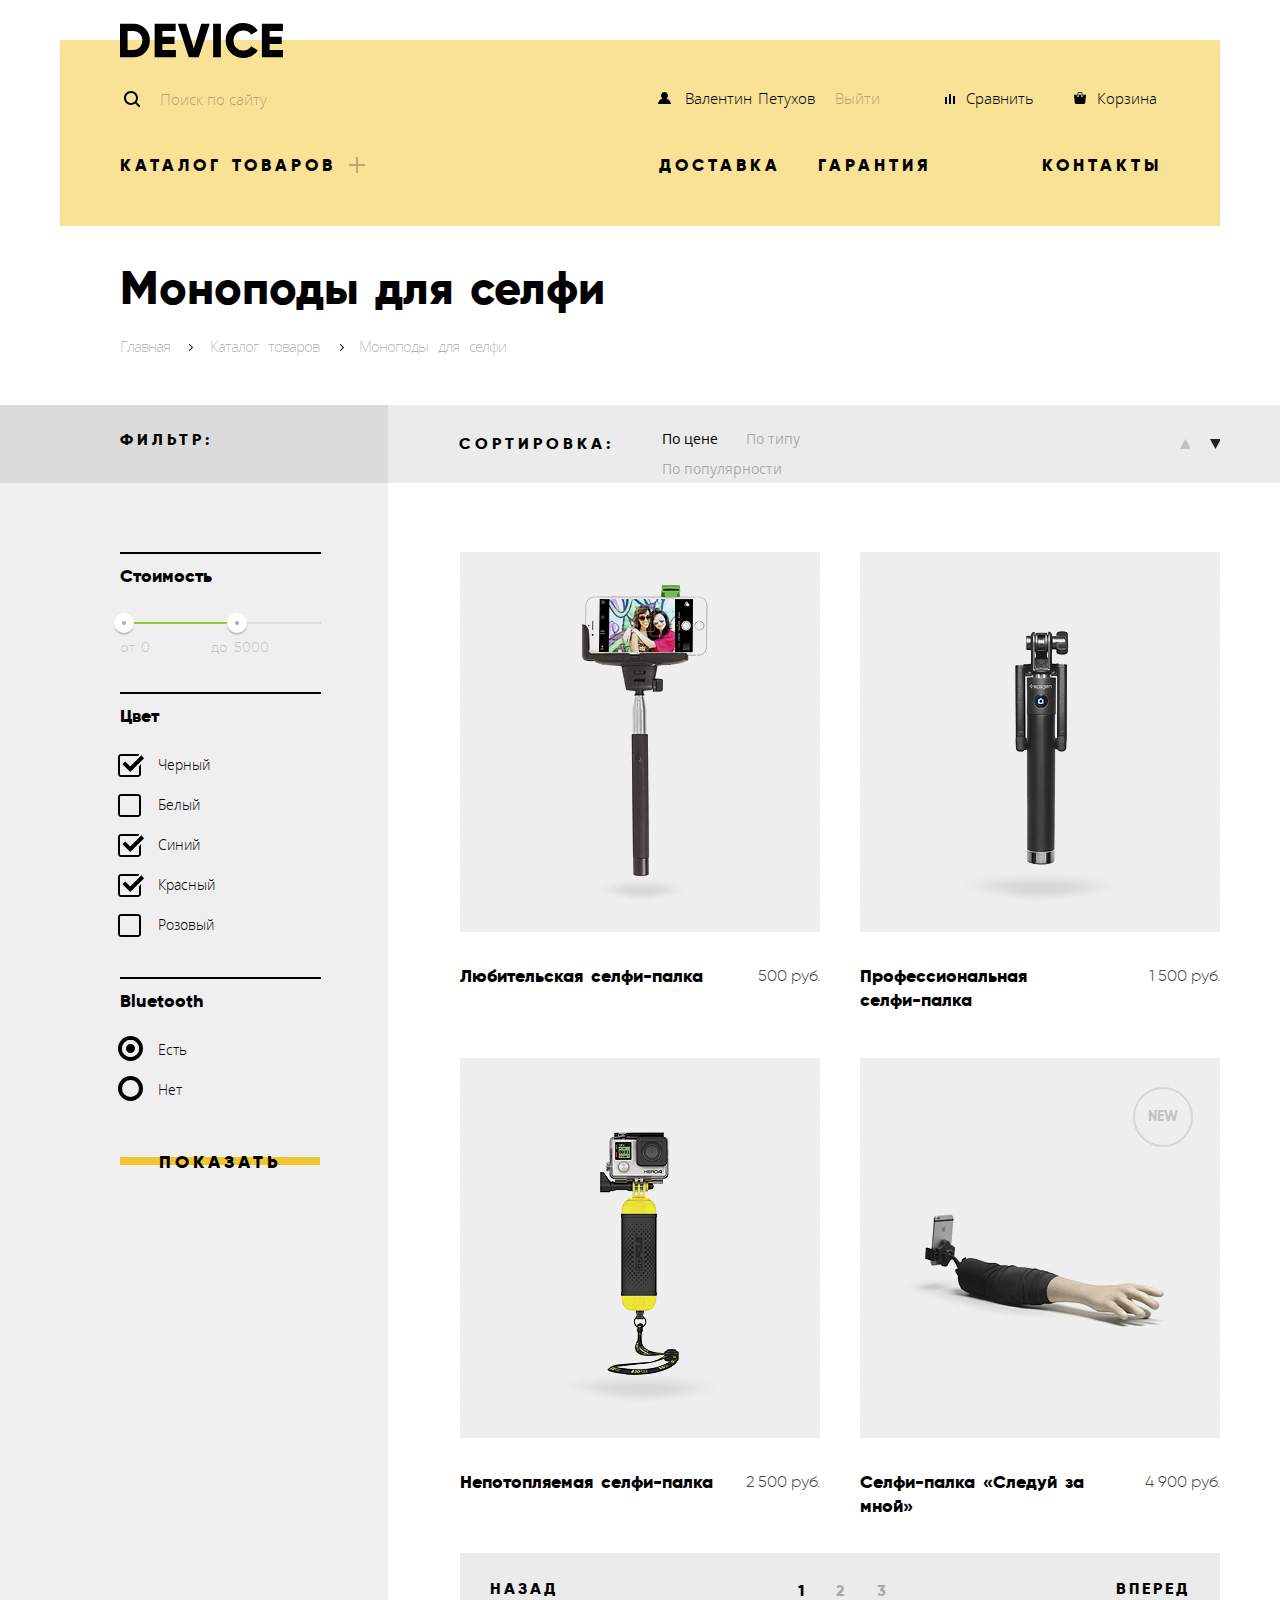
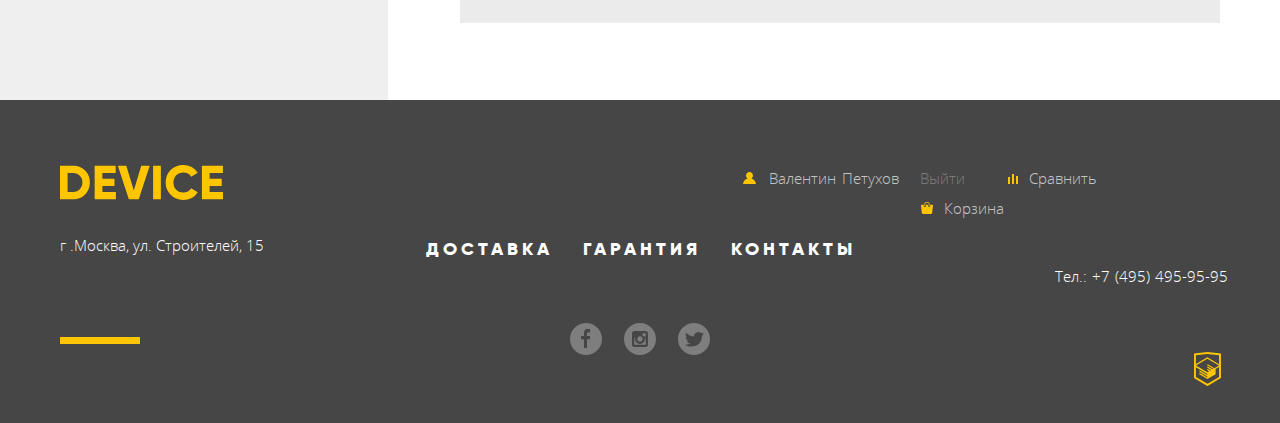
==== commit 76578d13: "добавление в разметку логотип htmlacademy и поправка сеток" ====
--- a/inner.html
+++ b/inner.html
@@ -329,7 +329,7 @@
       <div class = "main-container">
         <div class = "grid-footer">
           <div class = "elem-container">
-            <a class = "logo-device" href = "index.html">
+            <a class = "logo-device" href = "index.html" aria-label = "Логотип подвала">
               <svg class= "logo-footer" width = "163" height = "35" viewBox = "0 0 163 35">
                 <use xlink:href = "#logo-icon" class = "logo-elem" xmlns = "http://www.w3.org/2000/svg" />
               </svg>
@@ -435,7 +435,15 @@
               </a>
             </div>
             <div class = "logo-htmlacademy">
-              <a class = "htmlacademy-image" href = "https://htmlacademy.ru/intensive/htmlcss">Логотип HTMLacademy</a>
+              <a href = "https://htmlacademy.ru/intensive/htmlcss" aria-label = "Логотип HTMLacademy">
+                <svg xmlns = "http://www.w3.org/2000/svg" width = "27" height = "34" viewBox = "0 0 27 34">
+                  <path d = "M13.62,0.017L13.472,0L0,1.412v24.661l13.473,8.017l13.43-7.99l0.042-0.025V1.412L13.62,0.017z
+                    M25.019,12.127L13.495,5.334 L13.494,5.23l-0.087,0.05l-0.088-0.056v0.109L1.925,12.118V3.147l11.548-1.212l11.547,1.212V12.127z
+                    M13.405,6.787L24.923,13.5 l-4.479,2.64l-7.093-4.221l-0.014,1.415l5.904,3.513l-0.86,0.507l-5.03-2.992l-0.014,1.415l3.827,2.275l-0.782,0.523l-3.031-1.787
+                    l-0.014,1.413l1.853,1.091l-1.8,1.081L2.034,13.622L13.405,6.787z M1.925,15.127l11.411,6.791l0.016,1.044L5.41,18.234L5.395,19.65
+                    l7.979,4.795l0.018,1.076l-7.973-4.74l-0.013,1.414l8.021,4.822l0.046,0.025l8.143-4.872l-0.011-5.177l3.415-2.036v10.021 L13.472,31.85L1.925,24.979V15.127z"/>
+                </svg>
+              </a>
             </div>
           </div>
         </div>
--- a/css/style.css
+++ b/css/style.css
@@ -199,7 +199,7 @@
 }
 
 .search-cite {
-  width: 351px;
+  width: 348px;
   height: 34px;
   padding-left: 40px;
 
@@ -222,7 +222,7 @@
 }
 
 .search-cite:focus {
-  width: 351px;
+  width: 348px;
   height: 34px;
   padding-left: 40px;
   padding-right: 36px;
@@ -561,7 +561,7 @@
 .slide-info {
   width: 520px;
   padding-top: 81px;
-  padding-left: 19px;
+  padding-left: 25px;
 }
 
 .slider-title {
@@ -571,7 +571,6 @@
   width: 400px;
   margin: 0;
   padding: 0;
-  margin-left: 7px;
   margin-bottom: 19px;
 
   font-family: "Gilroy", "Arial", sans-serif;
@@ -603,51 +602,36 @@
   content: "01";
   position: absolute;
 
-  top: -32px;
-  right: -93px;
-  width: 166px;
-  height: 131px;
+  top: -92px;
+  right: -112px;
+  min-width: 166px;
+  min-height: 131px;
+
 
   font-family: "Gilroy", "Arial", sans-serif;
   font-size: 180px;
+  line-height: 180px;
   color: rgb(255, 255, 255);
+
+  z-index: -1;
 }
 
 .slide-elem:nth-child(2) .slider-title::after {
   content: "02";
-  position: absolute;
-
-  top: -32px;
-  right: -71px;
-  width: 166px;
-  height: 131px;
-
-  font-family: "Gilroy", "Arial", sans-serif;
-  font-size: 180px;
-  color: rgb(255, 255, 255);
+
+  right: -111px;
 }
 
 .slide-elem:nth-child(3) .slider-title::after {
   content: "03";
-  position: absolute;
-
-  top: -32px;
-  right: 44px;
-  width: 166px;
-  height: 131px;
-
-  font-family: "Gilroy", "Arial", sans-serif;
-  font-size: 180px;
-  color: rgb(255, 255, 255);
-
-  z-index: -1;
+
+  right: 2px;
 }
 
 .slider-text {
   width: 480px;
   margin: 0;
   padding: 0;
-  margin-left: 6px;
   margin-bottom: 44px;
 
   word-spacing: 1px;
@@ -664,7 +648,6 @@
 
 .btn-slider {
   width: 220px;
-  margin-left: 7px;
   margin-right: 176px;
   margin-bottom: 48px;
   padding-top: 7px;
@@ -672,8 +655,6 @@
 }
 
 .text-table {
-  margin-left: 5px;
-
   border-collapse: collapse;
 }
 
@@ -772,7 +753,7 @@
 /*Гаджеты*/
 
 .gadgets {
-  margin-bottom: 80px;
+  margin-bottom: 49px;
 }
 
 .list-gadgets {
@@ -789,97 +770,32 @@
   width: 160px;
   min-height: 240px;
   margin-right: 40px;
+  margin-bottom: 30px;
 }
 
 .gadget-elem:nth-child(6n) {
   margin-right: 0;
 }
 
-.list-gadgets a {
-  display: block;
+.gadget-elem a {
+  display: flex;
+  align-items: flex-end;
   position: relative;
 
   width: 160px;
-  height: 160px;
-  margin-bottom: 33px;
-
-  font-size: 0;
-
-  background-color: rgba(240, 197, 46, 0.5);
-}
-
-.gadget-elem a:hover {
-  background-color: rgb(240, 197, 46);
-}
-
-.gadget-elem a:active::before {
-  opacity: 0.3;
-}
-
-.gadget-elem a:active + h3 {
-  color: rgba(0, 0, 0, 0.3);
-}
-
-.gadget-elem a::before {
-  content: "";
-  position: absolute;
-
-  top: 51px;
-  left: 31px;
-  width: 97px;
-  height: 55px;
-
-  background-image: url("../img/popular-1.svg");
-  background-repeat: no-repeat;
-  background-position: 0 0;
-}
-
-.gadget-elem:nth-child(2) a::before {
-  top: 40px;
-  left: 38px;
-  width: 86px;
-  height: 117px;
-
-  background-image: url("../img/popular-2.svg");
-}
-
-.gadget-elem:nth-child(3) a::before {
-  top: 37px;
-  left: 49px;
-  width: 71px;
-  height: 87px;
-
-  background-image: url("../img/popular-3.svg");
-}
-
-.gadget-elem:nth-child(4) a::before {
-  top: 49px;
-  left: 29px;
-  width: 107px;
-  height: 65px;
-
-  background-image: url("../img/popular-4.svg");
-}
-
-.gadget-elem:nth-child(5) a::before {
-  top: 31px;
-  left: 56px;
-  width: 56px;
-  height: 98px;
-
-  background-image: url("../img/popular-5.svg");
-}
-
-.gadget-elem:nth-child(6) a::before {
-  top: 48px;
-  left: 13px;
-  width: 132px;
-  height: 69px;
-
-  background-image: url("../img/popular-6.svg");
-}
-
-.list-gadgets h3 {
+  height: 242px;
+
+  background-image: linear-gradient(to bottom,rgba(240, 197, 46, 0.5) 160px, transparent 160px);
+}
+
+.gadget-elem:nth-child(3) a,
+.gadget-elem:nth-child(4) a,
+.gadget-elem:nth-child(5) a,
+.gadget-elem:nth-child(6) a {
+  height: 218px;
+}
+
+.gadget-elem span {
   margin: 0;
   padding: 0;
 
@@ -887,11 +803,79 @@
   font-size: 18px;
   line-height: 24px;
   font-weight: 800;
-  letter-spacing: 0px;
-}
-
-.gadget-elem:nth-child(2) h3 {
+  color: rgb(0, 0, 0);
+}
+
+.gadget-elem:nth-child(2) span {
   width: 100px;
+}
+
+.gadget-elem a:hover {
+  background-image: linear-gradient(to bottom,rgba(240, 197, 46) 160px, transparent 160px);
+}
+
+.gadget-elem a:active > span,
+.gadget-elem a:active::before {
+  opacity: 0.3;
+}
+
+.gadget-elem a::before {
+  content: "";
+  position: absolute;
+
+  top: 52px;
+  left: 31px;
+  width: 97px;
+  height: 55px;
+
+  background-image: url("../img/popular-1.svg");
+  background-repeat: no-repeat;
+  background-position: 0 0;
+}
+
+.gadget-elem:nth-child(2) a::before {
+  top: 41px;
+  left: 38px;
+  width: 86px;
+  height: 117px;
+
+  background-image: url("../img/popular-2.svg");
+}
+
+.gadget-elem:nth-child(3) a::before {
+  top: 38px;
+  left: 49px;
+  width: 71px;
+  height: 87px;
+
+  background-image: url("../img/popular-3.svg");
+}
+
+.gadget-elem:nth-child(4) a::before {
+  top: 50px;
+  left: 29px;
+  width: 107px;
+  height: 65px;
+
+  background-image: url("../img/popular-4.svg");
+}
+
+.gadget-elem:nth-child(5) a::before {
+  top: 32px;
+  left: 56px;
+  width: 56px;
+  height: 98px;
+
+  background-image: url("../img/popular-5.svg");
+}
+
+.gadget-elem:nth-child(6) a::before {
+  top: 49px;
+  left: 13px;
+  width: 132px;
+  height: 69px;
+
+  background-image: url("../img/popular-6.svg");
 }
 
 /*Дополнительный слайдер*/
@@ -964,31 +948,21 @@
 }
 
 .elem-second-slide:nth-of-type(2) .title-second-slide::after {
-  content: "";
-  position: absolute;
-
   top: -13px;
   right: -250px;
   width: 171px;
   height: 195px;
 
   background-image: url("../img/service-warranty.svg");
-  background-repeat: no-repeat;
-  background-position: 0 0;
 }
 
 .elem-second-slide:nth-of-type(3) .title-second-slide::after {
-  content: "";
-  position: absolute;
-
   top: -14px;
   right: -255px;
   width: 156px;
   height: 188px;
 
   background-image: url("../img/service-credit.svg");
-  background-repeat: no-repeat;
-  background-position: 0 0;
 }
 
 .elem-second-slide {
@@ -1247,6 +1221,7 @@
 
 .filter-catalog-grid {
   display: flex;
+  justify-content: space-between;
 }
 
 .list-show {
@@ -1307,6 +1282,7 @@
 .list-catalog {
   display: flex;
   flex-wrap: wrap;
+  justify-content: space-between;
 
   width: 760px;
   margin: 0;
@@ -1348,11 +1324,6 @@
 
 .catalog-elem:nth-child(4) .check {
   visibility: visible;
-}
-
-.list-catalog .catalog-elem:nth-child(2n) {
-  margin-left: 40px;
-  margin-right: 0;
 }
 
 .list-catalog .catalog-elem:nth-last-child(1),
@@ -1830,10 +1801,9 @@
 }
 
 .filter {
-  flex-shrink: 0;
 
   width: 328px;
-  margin-right: 72px;
+  padding-left: 60px;
 
   background-color: rgb(239, 239, 239);
 }
@@ -1842,7 +1812,6 @@
   width: 201px;
   margin: 0;
   padding: 0;
-  margin-left: 60px;
   margin-top: 69px;
 
   border: none;
@@ -1970,7 +1939,6 @@
 .filter-button {
   width: 200px;
   margin-top: 32px;
-  margin-left: 59px;
 }
 
 /*Подвал*/
@@ -2241,30 +2209,16 @@
   margin-left: 314px;
 }
 
-.htmlacademy-image {
-  position: relative;
-
-  font-size: 0;
-}
-
-.htmlacademy-image::before {
-  content: "";
-  position: absolute;
-
-  width: 27px;
-  height: 35px;
-
-  background-image: url("../img/logo-html.svg");
-  background-repeat: no-repeat;
-  background-position: 0 0;
-}
-
-.htmlacademy-image:hover::before {
-  opacity: 0.6;
-}
-
-.htmlacademy-image:active::before {
-  opacity: 0.3;
+.logo-htmlacademy a {
+  fill: rgb(255, 198, 0);
+}
+
+.logo-htmlacademy a:hover {
+  fill: rgba(255, 198, 0, 0.6);
+}
+
+.logo-htmlacademy a:active {
+  fill: rgba(255, 198, 0, 0.3);
 }
 
 /*Модальное окно*/
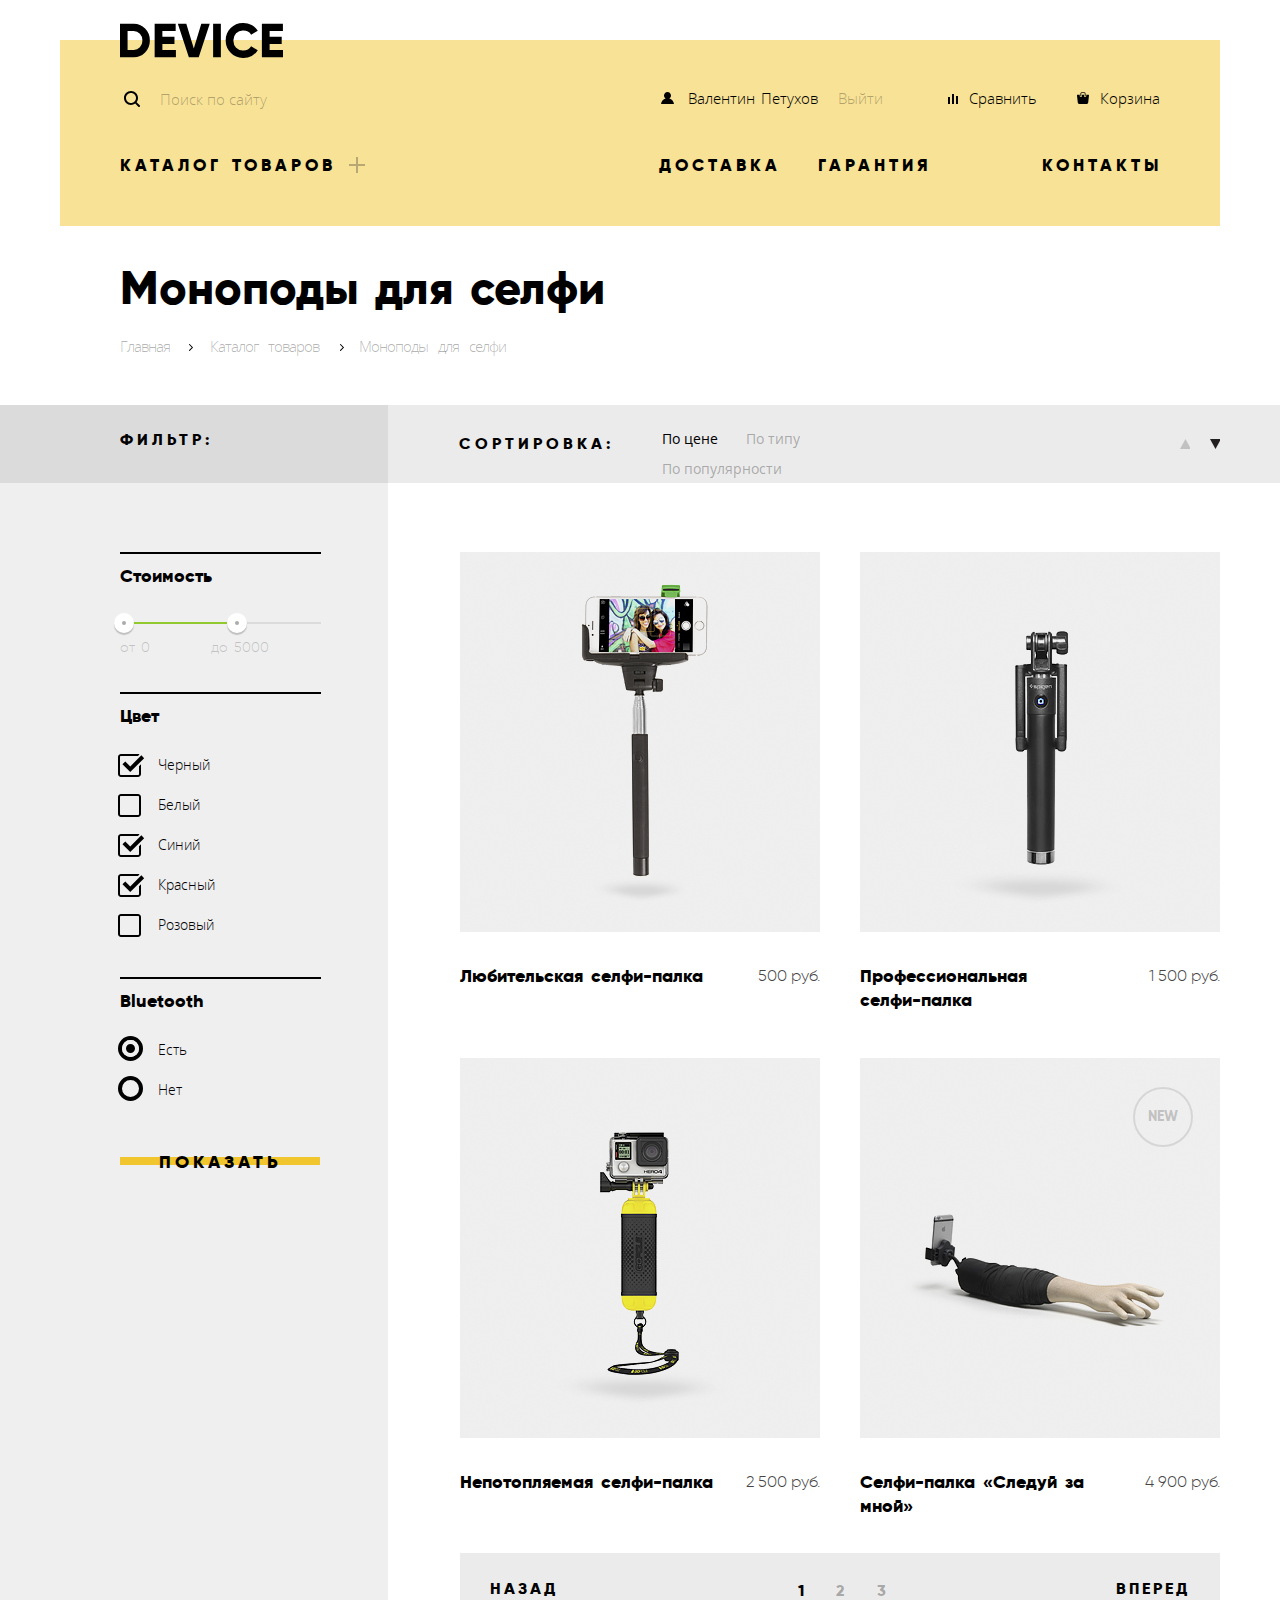
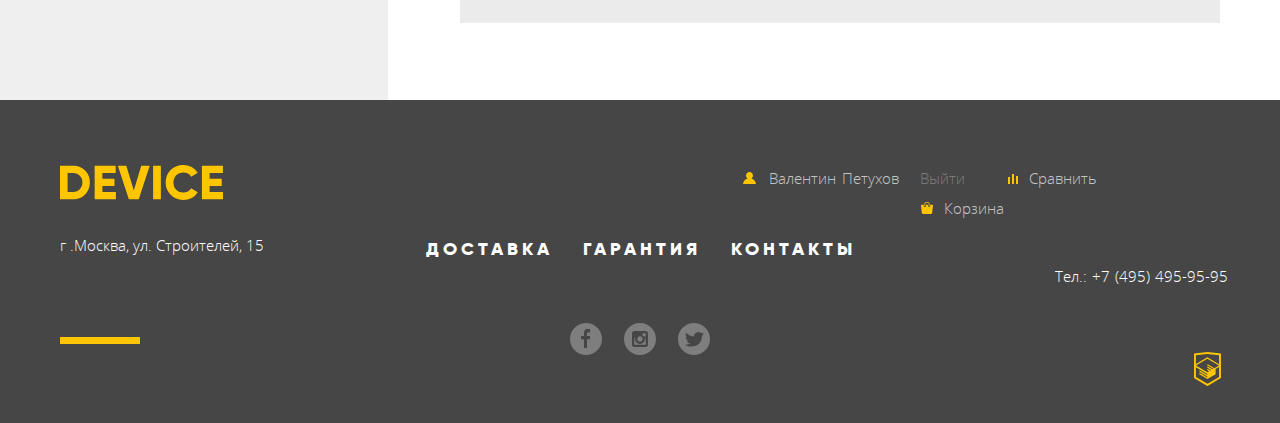
==== commit e0f4742b: "Убраны лишние контейнеры" ====
--- a/inner.html
+++ b/inner.html
@@ -7,8 +7,8 @@
     <link rel = "stylesheet" href = "css/style.css">
   </head>
   <body>
-    <header class = "page-header">
-      <div class = "main-container container-header">
+    <div class = "main-container">
+      <header class = "page-header">
         <div class = "container">
           <div class = "main-logo">
             <a class = "link-logo" href = "index.html" aria-label = "Логотип">
@@ -106,221 +106,215 @@
           </nav>
           <h1 class = visually-hidden> Магазин Девайс</h1>
         </div>
-      </div>
-    </header>
+      </header>
+    </div>
     <main class = "page-main">
-      <div class = "padding-container">
-        <div class = "main-container">
-          <div class = "container">
-            <h1 class = "title-show">Моноподы для селфи</h1>
-            <ul class = "list-show">
-              <li class = "elem-show pictures-arrows">
-                <a class = "link-show" href = "index.html">Главная</a>
-              </li>
-              <li class = "elem-show pictures-arrows">
-                <a class = "link-show" href = "#">Каталог товаров</a>
-              </li>
-              <li class = "elem-show link-active-show">
-                Моноподы для селфи
-              </li>
-            </ul>
-          </div>
+      <div class = "main-container">
+        <div class = "container">
+          <h1 class = "title-show">Моноподы для селфи</h1>
+          <ul class = "list-show">
+            <li class = "elem-show pictures-arrows">
+              <a class = "link-show" href = "index.html">Главная</a>
+            </li>
+            <li class = "elem-show pictures-arrows">
+              <a class = "link-show" href = "#">Каталог товаров</a>
+            </li>
+            <li class = "elem-show link-active-show">
+              Моноподы для селфи
+            </li>
+          </ul>
         </div>
       </div>
       <section class = "filter-sort-catalog">
-        <div class = "padding-container">
-          <div class = "main-container filter-sort-container">
-            <div class = "filter-sort-grid">
-              <div class = "sort-container">
-                <h2 class = "title-filter">Фильтр:</h2>
-              </div>
-              <div class = "sort-container">
-                <h2 class = "title-sort">Сортировка:</h2>
-                <ul class = "sort-list">
-                  <li class = "sort-elem sort-activ">
-                    <a href="#">По цене</a>
-                  </li>
-                  <li class = "sort-elem">
-                    <a href="#">По типу</a>
-                  </li>
-                  <li class = "sort-elem">
-                    <a href="#">По популярности</a>
-                  </li>
-                </ul>
-                <ul class = "arrows">
-                  <li class = "arrows-elem arrows-up">
-                    <a href="#">Стрелка вверх</a>
-                  </li>
-                  <li class = "arrows-elem arrows-down">
-                    <a href="#">Стрелка вниз</a>
-                  </li>
-                </ul>
-              </div>
+        <div class = "main-container">
+          <div class = "filter-sort-grid">
+            <div class = "sort-container">
+              <h2 class = "title-filter">Фильтр:</h2>
+            </div>
+            <div class = "sort-container">
+              <h2 class = "title-sort">Сортировка:</h2>
+              <ul class = "sort-list">
+                <li class = "sort-elem sort-activ">
+                  <a href="#">По цене</a>
+                </li>
+                <li class = "sort-elem">
+                  <a href="#">По типу</a>
+                </li>
+                <li class = "sort-elem">
+                  <a href="#">По популярности</a>
+                </li>
+              </ul>
+              <ul class = "arrows">
+                <li class = "arrows-elem arrows-up">
+                  <a href="#">Стрелка вверх</a>
+                </li>
+                <li class = "arrows-elem arrows-down">
+                  <a href="#">Стрелка вниз</a>
+                </li>
+              </ul>
             </div>
           </div>
         </div>
       </section>
       <div class = "filter-catalog-background">
-        <div class = "padding-container">
-          <div class = "main-container">
-            <div class = "filter-catalog-grid">
-              <section class = "filter">
-                <h3 class = "visually-hidden">Фильтр</h3>
-                <form action = "#" method = "get">
-                  <fieldset class = "range-filter">
-                    <legend>Стоимость</legend>
-                    <div class="range-controls">
-                      <div class = "scale">
-                        <div class = "bar"></div>
-                      </div>
-                      <div class = "toggle min-toggle" tabindex = "0"></div>
-                      <div class = "toggle max-toggle" tabindex = "0"></div>
+        <div class = "main-container">
+          <div class = "filter-catalog-grid">
+            <section class = "filter">
+              <h3 class = "visually-hidden">Фильтр</h3>
+              <form action = "#" method = "get">
+                <fieldset class = "range-filter">
+                  <legend>Стоимость</legend>
+                  <div class="range-controls">
+                    <div class = "scale">
+                      <div class = "bar"></div>
                     </div>
-                    <div class = "price-controls">
-                      <label>от
-                        <input class = "price min-price" type="number" value = "" placeholder = "0">
-                      </label>
-                      <label>до
-                        <input class = "price max-price" type="number" value = "" placeholder = "5000">
-                      </label>
-                    </div>
-                  </fieldset>
-                  <fieldset class = "input-color">
-                    <legend>Цвет</legend>
-                    <ul>
-                      <li>
-                        <input class = "visually-hidden filter-input filter-input-checkbox" type = "checkbox"
-                          name = "black" id = "filter-black" checked>
-                        <label for = "filter-black">Черный</label>
-                      </li>
-                      <li>
-                        <input class = "visually-hidden filter-input filter-input-checkbox" type = "checkbox"
-                          name = "filter-white" id = "filter-white">
-                        <label for = "filter-white">Белый</label>
-                      </li>
-                      <li>
-                        <input class = "visually-hidden filter-input filter-input-checkbox" type = "checkbox"
-                          name = "filter-blue" id = "filter-blue" checked>
-                        <label for = "filter-blue">Синий</label>
-                      </li>
-                      <li>
-                        <input class = "visually-hidden filter-input filter-input-checkbox" type = "checkbox"
-                          name = "filter-red" id = "filter-red" checked>
-                        <label for = "filter-red">Красный</label>
-                      </li>
-                      <li>
-                        <input class = "visually-hidden filter-input filter-input-checkbox" type = "checkbox"
-                          name = "filter-pink" id = "filter-pink">
-                        <label for = "filter-pink">Розовый</label>
+                    <div class = "toggle min-toggle" tabindex = "0"></div>
+                    <div class = "toggle max-toggle" tabindex = "0"></div>
+                  </div>
+                  <div class = "price-controls">
+                    <label>от
+                      <input class = "price min-price" type="number" value = "" placeholder = "0">
+                    </label>
+                    <label>до
+                      <input class = "price max-price" type="number" value = "" placeholder = "5000">
+                    </label>
+                  </div>
+                </fieldset>
+                <fieldset class = "input-color">
+                  <legend>Цвет</legend>
+                  <ul>
+                    <li>
+                      <input class = "visually-hidden filter-input filter-input-checkbox" type = "checkbox"
+                        name = "black" id = "filter-black" checked>
+                      <label for = "filter-black">Черный</label>
+                    </li>
+                    <li>
+                      <input class = "visually-hidden filter-input filter-input-checkbox" type = "checkbox"
+                        name = "filter-white" id = "filter-white">
+                      <label for = "filter-white">Белый</label>
+                    </li>
+                    <li>
+                      <input class = "visually-hidden filter-input filter-input-checkbox" type = "checkbox"
+                        name = "filter-blue" id = "filter-blue" checked>
+                      <label for = "filter-blue">Синий</label>
+                    </li>
+                    <li>
+                      <input class = "visually-hidden filter-input filter-input-checkbox" type = "checkbox"
+                        name = "filter-red" id = "filter-red" checked>
+                      <label for = "filter-red">Красный</label>
+                    </li>
+                    <li>
+                      <input class = "visually-hidden filter-input filter-input-checkbox" type = "checkbox"
+                        name = "filter-pink" id = "filter-pink">
+                      <label for = "filter-pink">Розовый</label>
+                    </li>
+                  </ul>
+                </fieldset>
+                <fieldset class = "input-Bluetooth">
+                  <legend>Bluetooth</legend>
+                  <ul>
+                    <li>
+                      <input class = "visually-hidden filter-input filter-input-radio" type = "radio"
+                        name = "answer-group" value = "Yes" id = "filter-yes" checked>
+                      <label for = "filter-yes">Есть</label>
+                    </li>
+                    <li>
+                      <input class = "visually-hidden filter-input filter-input-radio" type = "radio"
+                        name = "answer-group" value = "No" id = "filter-no">
+                      <label for = "filter-no">Нет</label>
+                    </li>
+                  </ul>
+                </fieldset>
+                <button class = "button filter-button" type = "submit">Показать</button>
+              </form>
+            </section>
+            <section class = "main-catalog">
+              <ul class = "list-catalog">
+                <li class = "catalog-elem">
+                  <img class = "catalog-image" src = "img/catalog-item-1.jpg" width = "360"
+                    height = "380" alt = "Недорогая, любительская селфи-палка">
+                  <span class = "check">New</span>
+                  <div class = "card">
+                    <h3 class = "title-card">
+                      <a href="#">Любительская селфи-палка</a>
+                    </h3>
+                    <span class = "text-card">500 руб.</span>
+                  </div>
+                  <div class = "product-card">
+                    <a class = "button btn-product-card" href = "#">В корзину</a>
+                    <a class = "compare-product-card" href = "#">Добавить к сравнению</a>
+                  </div>
+                </li>
+                <li class = "catalog-elem">
+                  <img class = "catalog-image" src = "img/catalog-item-2.jpg" width = "360"
+                    height = "380" alt = "Усиленная, профессиональная селфи-палка">
+                  <span class = "check">New</span>
+                  <div class = "card">
+                    <h3 class = "title-card">
+                      <a href = "#">Профессиональная селфи-палка</a>
+                    </h3>
+                    <span class = "text-card">1 500 руб.</span>
+                  </div>
+                  <div class = "product-card">
+                    <a class = "button btn-product-card" href = "#">В корзину</a>
+                    <a class = "compare-product-card" href = "#">Добавить к сравнению</a>
+                  </div>
+                </li>
+                <li class = "catalog-elem">
+                  <img class = "catalog-image" src = "img/catalog-item-3.jpg" width = "360"
+                    height = "380" alt = "Надежная, непотопляемая селфи-палка">
+                  <span class = "check">New</span>
+                  <div class = "card">
+                    <h3 class = "title-card">
+                      <a href="#">Непотопляемая селфи-палка</a>
+                    </h3>
+                    <span class = "text-card">2 500 руб.</span>
+                  </div>
+                  <div class = "product-card">
+                    <a class = "button btn-product-card" href = "#">В корзину</a>
+                    <a class = "compare-product-card" href = "#">Добавить к сравнению</a>
+                  </div>
+                </li>
+                <li class = "catalog-elem">
+                  <img class = "catalog-image" src = "img/catalog-item-4.jpg" width = "360"
+                    height = "380" alt = "Для любителей исскуств селфи-палок">
+                  <span class = "check">New</span>
+                  <div class = "card">
+                    <h3 class = "title-card">
+                      <a href = "#">Cелфи-палка &#171;Следуй за мной&#187;</a>
+                    </h3>
+                    <span class = "text-card">4 900 руб.</span>
+                  </div>
+                  <div class = "product-card">
+                    <a class = "button btn-product-card" href = "#">В корзину</a>
+                    <a class = "compare-product-card" href = "#">Добавить к сравнению</a>
+                  </div>
+                </li>
+              </ul>
+              <div class = "pagination">
+                <ul class = "list-pagination">
+                  <li class = "pagination-elem">
+                    <a class = "pagination-back" href="#">Назад</a>
+                  </li>
+                  <li class = "pagination-elem">
+                    <ul class = "number-submenu">
+                      <li class = "current-active">
+                        <a href = "#">1</a>
+                      </li>
+                      <li class = "number-elem">
+                        <a href = "#">2</a>
+                      </li>
+                      <li class = "number-elem">
+                        <a href = "#">3</a>
                       </li>
                     </ul>
-                  </fieldset>
-                  <fieldset class = "input-Bluetooth">
-                    <legend>Bluetooth</legend>
-                    <ul>
-                      <li>
-                        <input class = "visually-hidden filter-input filter-input-radio" type = "radio"
-                          name = "answer-group" value = "Yes" id = "filter-yes" checked>
-                        <label for = "filter-yes">Есть</label>
-                      </li>
-                      <li>
-                        <input class = "visually-hidden filter-input filter-input-radio" type = "radio"
-                          name = "answer-group" value = "No" id = "filter-no">
-                        <label for = "filter-no">Нет</label>
-                      </li>
-                    </ul>
-                  </fieldset>
-                  <button class = "button filter-button" type = "submit">Показать</button>
-                </form>
-              </section>
-              <section class = "main-catalog">
-                <ul class = "list-catalog">
-                  <li class = "catalog-elem">
-                    <img class = "catalog-image" src = "img/catalog-item-1.jpg" width = "360"
-                      height = "380" alt = "Недорогая, любительская селфи-палка">
-                    <span class = "check">New</span>
-                    <div class = "card">
-                      <h3 class = "title-card">
-                        <a href="#">Любительская селфи-палка</a>
-                      </h3>
-                      <span class = "text-card">500 руб.</span>
-                    </div>
-                    <div class = "product-card">
-                      <a class = "button btn-product-card" href = "#">В корзину</a>
-                      <a class = "compare-product-card" href = "#">Добавить к сравнению</a>
-                    </div>
-                  </li>
-                  <li class = "catalog-elem">
-                    <img class = "catalog-image" src = "img/catalog-item-2.jpg" width = "360"
-                      height = "380" alt = "Усиленная, профессиональная селфи-палка">
-                    <span class = "check">New</span>
-                    <div class = "card">
-                      <h3 class = "title-card">
-                        <a href = "#">Профессиональная селфи-палка</a>
-                      </h3>
-                      <span class = "text-card">1 500 руб.</span>
-                    </div>
-                    <div class = "product-card">
-                      <a class = "button btn-product-card" href = "#">В корзину</a>
-                      <a class = "compare-product-card" href = "#">Добавить к сравнению</a>
-                    </div>
-                  </li>
-                  <li class = "catalog-elem">
-                    <img class = "catalog-image" src = "img/catalog-item-3.jpg" width = "360"
-                      height = "380" alt = "Надежная, непотопляемая селфи-палка">
-                    <span class = "check">New</span>
-                    <div class = "card">
-                      <h3 class = "title-card">
-                        <a href="#">Непотопляемая селфи-палка</a>
-                      </h3>
-                      <span class = "text-card">2 500 руб.</span>
-                    </div>
-                    <div class = "product-card">
-                      <a class = "button btn-product-card" href = "#">В корзину</a>
-                      <a class = "compare-product-card" href = "#">Добавить к сравнению</a>
-                    </div>
-                  </li>
-                  <li class = "catalog-elem">
-                    <img class = "catalog-image" src = "img/catalog-item-4.jpg" width = "360"
-                      height = "380" alt = "Для любителей исскуств селфи-палок">
-                    <span class = "check">New</span>
-                    <div class = "card">
-                      <h3 class = "title-card">
-                        <a href = "#">Cелфи-палка &#171;Следуй за мной&#187;</a>
-                      </h3>
-                      <span class = "text-card">4 900 руб.</span>
-                    </div>
-                    <div class = "product-card">
-                      <a class = "button btn-product-card" href = "#">В корзину</a>
-                      <a class = "compare-product-card" href = "#">Добавить к сравнению</a>
-                    </div>
+                  </li>
+                  <li class = "pagination-elem">
+                    <a class = "pagination-forward" href = "#">Вперед</a>
                   </li>
                 </ul>
-                <div class = "pagination">
-                  <ul class = "list-pagination">
-                    <li class = "pagination-elem">
-                      <a class = "pagination-back" href="#">Назад</a>
-                    </li>
-                    <li class = "pagination-elem">
-                      <ul class = "number-submenu">
-                        <li class = "current-active">
-                          <a href = "#">1</a>
-                        </li>
-                        <li class = "number-elem">
-                          <a href = "#">2</a>
-                        </li>
-                        <li class = "number-elem">
-                          <a href = "#">3</a>
-                        </li>
-                      </ul>
-                    </li>
-                    <li class = "pagination-elem">
-                      <a class = "pagination-forward" href = "#">Вперед</a>
-                    </li>
-                  </ul>
-                </div>
-              </section>
-            </div>
+              </div>
+            </section>
           </div>
         </div>
       </div>
--- a/css/style.css
+++ b/css/style.css
@@ -123,21 +123,14 @@
 }
 
 .main-container {
-  width: 1160px;
+  width: 1200px;
   margin: 0 auto;
-}
-
-.padding-container {
   padding: 0 20px;
 }
 
 /*Шапка*/
 
 .page-header {
-  padding: 0 20px;
-}
-
-.container-header {
   min-height: 226px;
 
   background-image: linear-gradient(to bottom, transparent 40px,
@@ -358,7 +351,7 @@
 }
 
 .elem-menu .login-header {
-  margin-left: 104px;
+  margin-left: 107px;
 
   word-spacing: 2px;
 }
@@ -376,7 +369,7 @@
 }
 
 .elem-menu .enter {
-  margin-left: 103px;
+  margin-left: 107px;
 }
 
 .elem-menu .compare {
@@ -528,11 +521,8 @@
   position: relative;
 
   margin-bottom: 74px;
-}
-
-.slider-container {
-  background-image: linear-gradient(to bottom, rgba(240, 197, 46, 0.5),
-   rgba(240, 197, 46, 0.5) 113px, transparent 113px, transparent);
+
+  background-image: linear-gradient(to bottom, rgba(240, 197, 46, 0.5) 113px, transparent 113px);
 }
 
 .grid-slider {
@@ -648,7 +638,6 @@
 
 .btn-slider {
   width: 220px;
-  margin-right: 176px;
   margin-bottom: 48px;
   padding-top: 7px;
   padding-left: 3px;
@@ -692,7 +681,7 @@
   top: 110%;
   right: 25%;
   margin-top: -255px;
-  margin-right: -32px;
+  margin-right: -207px;
 }
 
 .control-sliders label {
@@ -881,11 +870,9 @@
 /*Дополнительный слайдер*/
 
 .second-slider {
+  min-height: 388px;
+
   margin-bottom: 94px;
-}
-
-.background-second-slider {
-  min-height: 388px;
 
   background-image: linear-gradient(180deg, transparent,
    transparent 100px, rgb(229, 229, 229) 100px, rgb(229, 229, 229) 388px);
@@ -1099,12 +1086,9 @@
   padding-top: 44px;
 }
 
-.about-us {
-  margin-right: 40px;
-}
-
 .grid-contacts {
   display: flex;
+  justify-content: space-between;
 
   margin-bottom: 81px;
 }
@@ -1944,7 +1928,6 @@
 /*Подвал*/
 
 .page-footer {
-  padding: 0 20px;
   min-height: 323px;
 
   background-color: rgb(70, 70, 70);
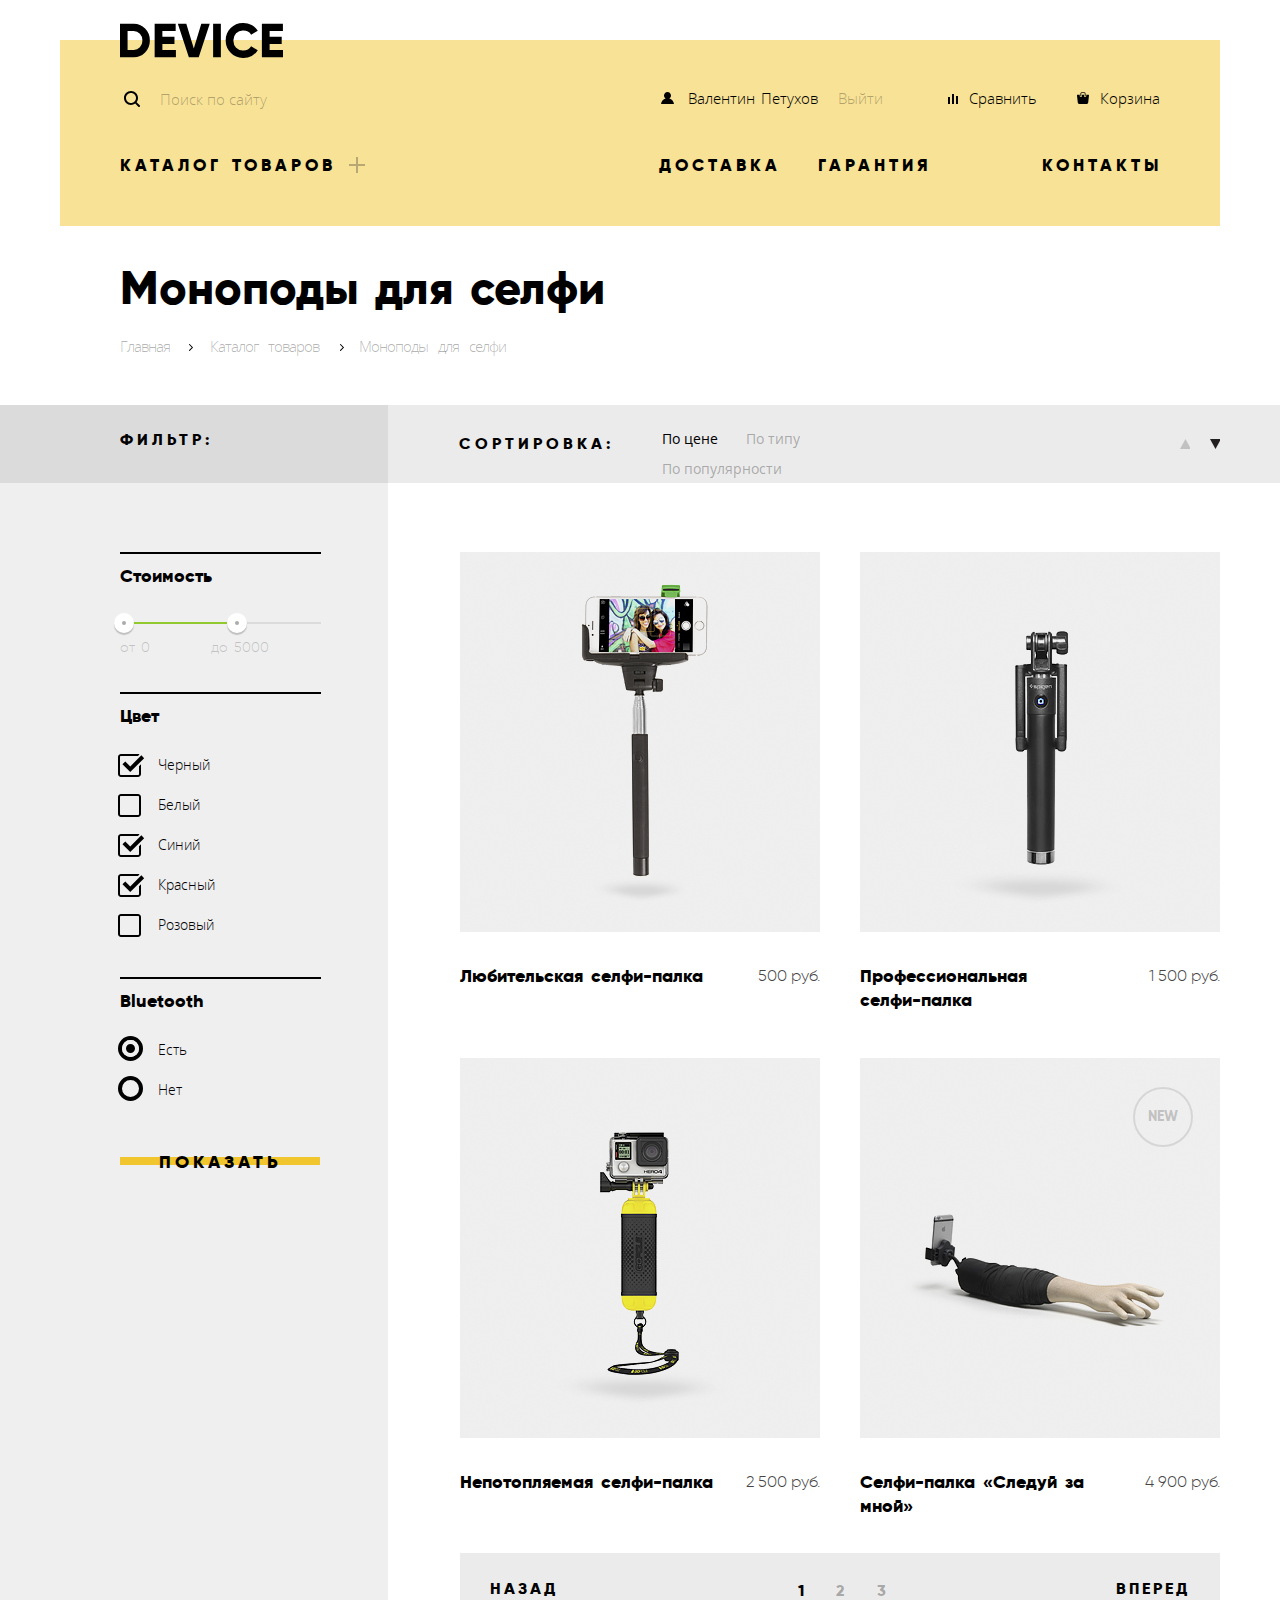
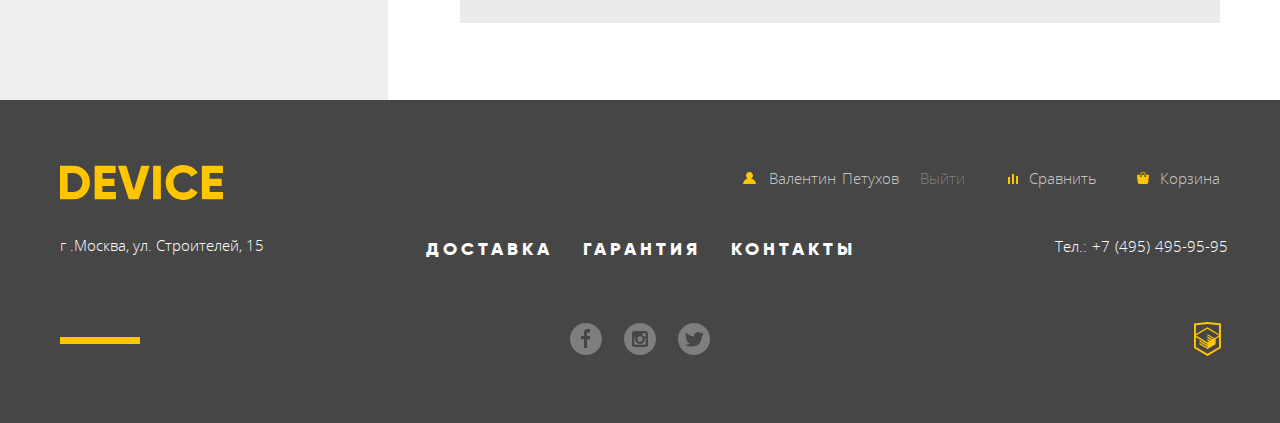
==== commit 2af39545: "Защита проекта" ====
--- a/inner.html
+++ b/inner.html
@@ -4,7 +4,7 @@
     <meta charset="utf-8">
     <title>HTML Academy: Девайс</title>
     <link rel = "stylesheet" href = "css/normalize.css">
-    <link rel = "stylesheet" href = "css/style.css">
+    <link rel = "stylesheet" href = "css/min-style.css">
   </head>
   <body>
     <div class = "main-container">
--- a/css/min-style.css
+++ b/css/min-style.css
@@ -0,0 +1 @@
+@font-face{font-family:"Gilroy";src:url(../fonts/gilroyextrabold.woff2) format("woff2"),url(../fonts/gilroyextrabold.woff) format("woff");font-weight:800;font-style:normal}@font-face{font-family:"Gilroy";src:url(../fonts/gilroylight.woff2) format("woff2"),url(../fonts/gilroylight.woff) format("woff");font-weight:300;font-style:normal}@font-face{font-family:"Open Sans";src:url(../fonts/opensans.woff2) format("woff2"),url(../fonts/opensans.woff) format("woff");font-weight:400;font-style:normal}@font-face{font-family:"Open Sans";src:url(../fonts/opensanslight.woff2) format("woff2"),url(../fonts/opensanslight.woff) format("woff");font-weight:300;font-style:normal}*,::before,::after{box-sizing:border-box}body{margin:0;padding:0;font-family:"Open Sans","Arial",sans-serif;font-size:15px;line-height:30px;color:#000;font-weight:300}a{text-decoration:none}img{max-width:100%}.visually-hidden:not(:focus):not(:active),input[type=checkbox].visually-hidden,input[type=radio].visually-hidden{position:absolute;width:1px;height:1px;margin:-1px;padding:0;white-space:nowrap;border:0;-webkit-clip-path:inset(100%);clip-path:inset(100%);clip:rect(0 0 0 0);overflow:hidden}.button{display:block;height:40px;font-family:"Gilroy","Arial",sans-serif;font-size:18px;line-height:24px;color:inherit;font-weight:800;letter-spacing:4px;text-align:center;text-transform:uppercase;background-color:transparent;background-image:linear-gradient(180deg,transparent 15px,#f0c52e 15px,#f0c52e 23px,transparent 23px);border:0}.button:hover{background-color:#f0c52e}.button:active{color:rgba(0,0,0,.3);background-color:#f0c52e}.button.disabled,.button:disabled{background-color:#000;opacity:.5;cursor:default}.container{width:1040px;margin:0 auto}.main-container{width:1200px;margin:0 auto;padding:0 20px}.page-header{min-height:226px;background-image:linear-gradient(to bottom,transparent 40px,rgba(240,197,46,.5) 40px,rgba(240,197,46,.5))}.main-logo{width:163px;height:35px;padding-top:23px;margin-bottom:48px}.link-logo{width:163px;height:35px}.link-logo:hover{opacity:.6}.link-logo:active{opacity:.3}.list-menu,.nav-list{margin:0;padding:0;list-style:none}.list-menu{display:flex;margin-bottom:33px}.focus-search{position:relative}.focus-search::before{content:"";position:absolute;top:8px;left:4px;width:20px;height:20px;background-image:url(../img/icon-search.svg);background-repeat:no-repeat;background-position:0 0}.search-cite{width:348px;height:34px;padding-left:40px;font:inherit;color:inherit;background-color:transparent;border:0;border-bottom:2px solid transparent;cursor:default}.search-grid{display:inline-block;margin-right:-4px;vertical-align:top}.search-cite:focus{width:348px;height:34px;padding-left:40px;padding-right:36px;outline:0;border-bottom:2px solid #000}.search-cite::-webkit-input-placeholder{color:rgba(0,0,0,.3)}.search-cite::-moz-placeholder{color:rgba(0,0,0,.3)}.search-cite:-ms-input-placeholder{color:rgba(0,0,0,.3)}.search-cite::-ms-input-placeholder{color:rgba(0,0,0,.3)}.search-cite::placeholder{color:rgba(0,0,0,.3)}.search-cite:hover::-webkit-input-placeholder{color:rgba(0,0,0,.6)}.search-cite:hover::-moz-placeholder{color:rgba(0,0,0,.6)}.search-cite:hover:-ms-input-placeholder{color:rgba(0,0,0,.6)}.search-cite:hover::-ms-input-placeholder{color:rgba(0,0,0,.6)}.search-cite:hover::placeholder{color:rgba(0,0,0,.6)}.search-cite::-webkit-input-placeholder{color:rgba(0,0,0,.3)}.search-cite::-moz-placeholder{color:rgba(0,0,0,.3)}.search-cite:-ms-input-placeholder{color:rgba(0,0,0,.3)}.search-cite::-ms-input-placeholder{color:rgba(0,0,0,.3)}.search-cite::placeholder{color:rgba(0,0,0,.3)}.search-cite:hover::-webkit-input-placeholder{color:rgba(0,0,0,.6)}.search-cite:hover::-moz-placeholder{color:rgba(0,0,0,.6)}.search-cite:hover:-ms-input-placeholder{color:rgba(0,0,0,.6)}.search-cite:hover::-ms-input-placeholder{color:rgba(0,0,0,.6)}.search-cite:hover::placeholder{color:rgba(0,0,0,.6)}.search-elem{padding:7px 20px 6px;color:#000;background-color:transparent;border:2px solid #000;cursor:default}.search-elem:hover{color:#fff;background-color:#000}.search-elem:active{color:rgba(255,255,255,.3);background-color:#000}.search-elem{visibility:hidden}.search-elem:hover,.search-elem:active,.search-cite:focus+.search-elem{visibility:visible}.elem-menu svg{margin-right:10px}.elem-menu:nth-child(3) svg{margin-right:7px}.elem-menu:nth-child(4) svg,.elem-menu:nth-child(5) svg{margin-right:7px}.elem-menu .login-header{margin-left:107px;word-spacing:2px}.login-header svg{margin-right:8px}.elem-menu .active-exit{margin-left:20px}.elem-menu .inner-compare{margin-left:65px}.elem-menu .enter{margin-left:107px}.elem-menu .compare{margin-left:218px}.elem-menu .cart{margin-left:40px}.link{color:inherit}.active-exit{color:rgba(0,0,0,.3)}.login-header{color:inherit}.login-header:hover,.link:hover{color:rgba(0,0,0,.6);fill-opacity:.6}.login-header:active,.link:active{color:rgba(0,0,0,.3);fill-opacity:.3}.link-menu{font-family:"Gilroy","Arial",sans-serif;font-size:17px;line-height:24px;color:inherit;font-weight:800;letter-spacing:4px;word-spacing:2px;text-transform:uppercase}.nav-list{display:flex}.nav-menu .catalog{position:relative;white-space:nowrap}.nav-menu .catalog::after{content:"";position:absolute;top:2px;right:-29px;width:16px;height:16px;background-image:url(../img/icon-plus.svg);background-repeat:no-repeat;background-position:0 0;opacity:.3}.nav-menu .delivery{margin-left:323px}.nav-menu .Guarantee{margin-left:37px}.nav-menu .menu-contacts{margin-left:110px}.link-menu:hover{color:rgba(0,0,0,.6)}.link-menu:active{color:rgba(0,0,0,.3)}.nav-list .submenu{display:none;position:absolute;margin-left:-60px;width:1160px;min-height:129px;list-style:none;background-color:#f7e296;z-index:2}.nav-list>li:hover .submenu{display:block}.submenu-grid>li{display:inline-block;margin-top:30px;margin-bottom:39px;margin-right:-4px;margin-right:45px;margin-left:20px;vertical-align:top}.submenu-grid>li a{color:#000}.submenu-grid>li a:hover{color:rgba(0,0,0,.6)}.submenu-grid>li a:active{color:rgba(0,0,0,.3)}.submenu ul{margin:0;padding:0;list-style:none}.slider{position:relative;margin-bottom:74px;background-image:linear-gradient(to bottom,rgba(240,197,46,.5) 113px,transparent 113px)}.grid-slider{display:flex;min-height:520px}.slide-elem img{margin-left:91px;margin-right:100px}.slide-elem:nth-child(2) img{margin-top:13px;margin-left:116px;margin-right:114px}.slide-elem:nth-child(3) img{margin-top:66px;margin-left:32px;margin-right:17px}.slide-info{width:520px;padding-top:81px;padding-left:25px}.slider-title{display:block;position:relative;width:400px;margin:0;padding:0;margin-bottom:19px;font-family:"Gilroy","Arial",sans-serif;letter-spacing:1px;word-spacing:-3px;font-size:47px;line-height:56px;font-weight:800;z-index:1}.slide-elem:nth-of-type(3) .slider-title{width:513px}.slider-title::before{content:"";position:absolute;top:-42px;width:100px;height:7px;border-top:7px solid #fff}.slider-title::after{content:"01";position:absolute;top:-92px;right:-112px;min-width:166px;min-height:131px;font-family:"Gilroy","Arial",sans-serif;font-size:180px;line-height:180px;color:#fff;z-index:-1}.slide-elem:nth-child(2) .slider-title::after{content:"02";right:-111px}.slide-elem:nth-child(3) .slider-title::after{content:"03";right:2px}.slider-text{width:480px;margin:0;padding:0;margin-bottom:44px;word-spacing:1px;color:#464646}.slide-elem:nth-of-type(2) .slider-text{padding-right:40px}.slide-elem:nth-of-type(3) .slider-text{padding-right:20px}.btn-slider{width:220px;margin-bottom:48px;padding-top:7px;padding-left:3px}.text-table{border-collapse:collapse}.text-table td{padding-bottom:7px}.text-table td:nth-child(1){width:160px}.text-table td:nth-child(2){width:140px}.text-table td:nth-child(3){width:160px}.text-value td{font-family:"Gilroy","Arial",sans-serif;font-size:36px;line-height:48px;font-weight:300}.text-product td{font-size:13px;line-height:20px}.control-sliders{position:absolute;top:110%;right:25%;margin-top:-255px;margin-right:-207px}.control-sliders label{display:inline-block;position:relative;width:12px;height:12px;margin-top:3px;margin-right:-4px;margin-right:17px;font-size:0;vertical-align:middle;background-color:transparent;border:1px solid #000;border-radius:50%}.control-sliders label:nth-child(3){margin-right:0}.slide-list{margin:0;padding:0;list-style:none}.slide-elem{display:none}#control-1:checked~.slide-list .slide-elem:nth-child(1),#control-2:checked~.slide-list .slide-elem:nth-child(2),#control-3:checked~.slide-list .slide-elem:nth-child(3){display:block}#control-1:checked~.control-sliders .slider-controls-item--1::before,#control-2:checked~.control-sliders .slider-controls-item--2::before,#control-3:checked~.control-sliders .slider-controls-item--3::before{content:"";position:absolute;top:3px;left:3px;width:4px;height:4px;border:1px solid #000;border-radius:50%;z-index:1}.gadgets{margin-bottom:49px}.list-gadgets{display:flex;flex-wrap:wrap;margin:0;padding:0;list-style:none}.gadget-elem{width:160px;min-height:240px;margin-right:40px;margin-bottom:30px}.gadget-elem:nth-child(6n){margin-right:0}.gadget-elem a{display:flex;align-items:flex-end;position:relative;width:160px;height:242px;background-image:linear-gradient(to bottom,rgba(240,197,46,.5) 160px,transparent 160px)}.gadget-elem:nth-child(3) a,.gadget-elem:nth-child(4) a,.gadget-elem:nth-child(5) a,.gadget-elem:nth-child(6) a{height:218px}.gadget-elem span{margin:0;padding:0;font-family:"Gilroy","Arial",sans-serif;font-size:18px;line-height:24px;font-weight:800;color:#000}.gadget-elem:nth-child(2) span{width:100px}.gadget-elem a:hover{background-image:linear-gradient(to bottom,rgba(240,197,46) 160px,transparent 160px)}.gadget-elem a:active>span,.gadget-elem a:active::before{opacity:.3}.gadget-elem a::before{content:"";position:absolute;top:52px;left:31px;width:97px;height:55px;background-image:url(../img/popular-1.svg);background-repeat:no-repeat;background-position:0 0}.gadget-elem:nth-child(2) a::before{top:41px;left:38px;width:86px;height:117px;background-image:url(../img/popular-2.svg)}.gadget-elem:nth-child(3) a::before{top:38px;left:49px;width:71px;height:87px;background-image:url(../img/popular-3.svg)}.gadget-elem:nth-child(4) a::before{top:50px;left:29px;width:107px;height:65px;background-image:url(../img/popular-4.svg)}.gadget-elem:nth-child(5) a::before{top:32px;left:56px;width:56px;height:98px;background-image:url(../img/popular-5.svg)}.gadget-elem:nth-child(6) a::before{top:49px;left:13px;width:132px;height:69px;background-image:url(../img/popular-6.svg)}.second-slider{min-height:388px;margin-bottom:94px;background-image:linear-gradient(180deg,transparent,transparent 100px,#e5e5e5 100px,#e5e5e5 388px)}.content-services{display:flex}.list-second-slide{margin:0;padding:0;list-style:none}.title-second-slide{position:relative;margin:0;padding:0;margin-bottom:30px;font-family:"Gilroy","Arial",sans-serif;font-size:47px;line-height:48px;font-weight:800;letter-spacing:1px}.elem-second-slide p{width:460px;margin:0;padding:0;margin-bottom:40px;word-spacing:1px}.elem-second-slide:nth-child(2) p{width:464px}.elem-second-slide:nth-child(3) p{width:434px}.elem-second-slide .title-second-slide::after{content:"";position:absolute;top:11px;right:-234px;width:136px;height:164px;background-image:url(../img/service-delivery.svg);background-repeat:no-repeat;background-position:0 0}.elem-second-slide:nth-of-type(2) .title-second-slide::after{top:-13px;right:-250px;width:171px;height:195px;background-image:url(../img/service-warranty.svg)}.elem-second-slide:nth-of-type(3) .title-second-slide::after{top:-14px;right:-255px;width:156px;height:188px;background-image:url(../img/service-credit.svg)}.elem-second-slide{display:none;padding-top:74px}#delivery:checked~.list-second-slide .elem-second-slide:nth-child(1),#warranty:checked~.list-second-slide .elem-second-slide:nth-child(2),#сredit:checked~.list-second-slide .elem-second-slide:nth-child(3){display:block}.buttons-container{display:flex;flex-direction:column;min-height:319px;padding-top:80px;margin-right:116px;margin-bottom:69px;border-right:7px solid #000}.buttons-container .button{width:160px;margin-right:118px;margin-bottom:25px;padding-top:8px;padding-left:5px;text-align:center}.buttons-container .button:hover,.buttons-container .button:active{color:#000;background-color:#f0c52e}#delivery:checked~.buttons-container label[for=delivery],#warranty:checked~.buttons-container label[for=warranty],#сredit:checked~.buttons-container label[for=сredit]{margin-right:0;padding-left:20px;padding-right:258px;color:#f7e184;text-align:center;background-image:none;background-color:#000}#warranty:checked~.buttons-container label[for=warranty]{padding-left:24px;padding-right:254px}#сredit:checked~.buttons-container label[for=сredit]{padding-left:36px;padding-right:242px}.company{margin-bottom:94px}.list-company{display:flex;flex-wrap:wrap;margin:0;padding:0;list-style:none}.company-elem{width:260px;min-height:100px;margin-right:40px}.company-elem:nth-child(4n){margin-right:0}.company-elem a{position:relative}.company-elem a:hover::before{content:"";position:absolute;width:260px;height:100px;background-image:url(../img/logo-dj.png);background-repeat:no-repeat;background-position:0 0}.company-elem:nth-child(2) a:hover::before{background-image:url(../img/logo-spgadgets.png)}.company-elem:nth-child(3) a:hover::before{background-image:url(../img/logo-gopro.png)}.company-elem:nth-child(4) a:hover::before{background-image:url(../img/logo-vive.png)}.company-elem a{opacity:.2}.company-elem a:hover{opacity:1}.contacts,.about-us{width:560px;padding-top:44px}.grid-contacts{display:flex;justify-content:space-between;margin-bottom:81px}.title-contacts{position:relative;margin:0;padding:0;margin-bottom:42px;font-family:"Gilroy","Arial",sans-serif;font-size:47px;line-height:48px;font-weight:800}.title-contacts::before{content:"";position:absolute;top:-53px;width:80px;height:7px;border-top:7px solid #000}.about-us .text-contacts{width:470px;margin:0;padding:0;margin-bottom:66px;word-spacing:-1px}.about-us .text-contacts:nth-child(2){width:450px;margin-bottom:30px;word-spacing:1px}.list-contacts{margin:0;padding:0;margin-bottom:55px;padding-left:37px;font-family:"Gilroy","Arial",sans-serif;font-size:16px;line-height:40px;font-weight:800;list-style:none}.elem-contacts{position:relative}.elem-contacts::before{content:"";position:absolute;top:16px;left:-35px;width:8px;height:8px;border-radius:50%;border:2px solid #e5e5e5}.btn-about-us{width:260px;padding-top:7px;padding-left:5px}.contacts .text-contacts{margin-bottom:39px}.map{margin:0;padding:0;margin-bottom:69px}.map-image{vertical-align:bottom}.btn-contacts{width:260px;padding-left:11px}.title-show{margin:0;padding:0;margin-top:38px;margin-bottom:19px;font-family:"Gilroy","Arial",sans-serif;font-size:47px;line-height:48px;font-weight:800;word-spacing:4px}.filter-catalog-grid{display:flex;justify-content:space-between}.list-show{display:flex;margin:0;padding:0;margin-bottom:44px;list-style:none}.elem-show{margin-right:40px;letter-spacing:-1px;word-spacing:7px}.pictures-arrows{position:relative}.pictures-arrows::after{content:"";position:absolute;top:13px;left:69px;width:6px;height:9px;background-image:url(../img/nav-arrow.svg);background-repeat:no-repeat;background-position:0 0}.pictures-arrows:nth-child(2)::after{left:130px}.link-active-show{color:rgba(0,0,0,.3)}.link-show{color:rgba(0,0,0,.3)}.link-show:hover{color:rgba(0,0,0,.6)}.link-show:active{color:rgba(0,0,0,.1)}.list-catalog{display:flex;flex-wrap:wrap;justify-content:space-between;width:760px;margin:0;padding:0;margin-top:69px;list-style:none}.list-catalog .catalog-elem{position:relative;width:360px;min-height:495px;margin-bottom:11px}.catalog-elem .check{visibility:hidden;position:absolute;top:29px;right:27px;width:60px;height:60px;padding-top:16px;font-family:"Gilroy","Arial",sans-serif;font-size:14px;line-height:24px;font-weight:800;text-transform:uppercase;text-align:center;color:rgba(0,0,0,.2);border:2px solid rgba(0,0,0,.1);border-radius:50%}.catalog-elem:nth-child(4) .check{visibility:visible}.list-catalog .catalog-elem:nth-last-child(1),.list-catalog .catalog-elem:nth-last-child(2){margin-bottom:0}.catalog-elem img{margin-bottom:23px}.product-card{position:absolute;top:0;width:360px;min-height:379px;padding-top:169px;text-align:center;background-color:transparent;opacity:0;cursor:pointer;z-index:1}.product-card:hover{background-color:rgba(238,238,238,.7);opacity:1}.btn-product-card{width:200px;padding-top:7px;margin-left:80px;margin-bottom:9px}.product-card .compare-product-card{font-family:"Open Sans","Arial",sans-serif;font-size:13px;line-height:36px;color:rgba(0,0,0,.5);font-weight:300}.product-card .compare-product-card:hover{color:#000}.product-card .compare-product-card:active{color:rgba(0,0,0,.2)}.card{display:flex;justify-content:space-between}.title-card{display:flex;flex-wrap:wrap}.text-card{display:flex;flex-wrap:wrap;justify-content:flex-end;width:78px}.main-catalog a{font-family:"Gilroy","Arial",sans-serif;font-size:18px;line-height:24px;color:inherit;font-weight:800;word-spacing:3px}.catalog-elem h3{margin:0;padding:0}.catalog-elem:nth-child(2) h3{width:180px}.catalog-elem:nth-child(4) h3{width:230px}.main-catalog span{font-family:"Gilroy","Arial",sans-serif;font-size:16px;line-height:24px;color:#464646;font-weight:300}.pagination{margin-bottom:77px;background-color:rgba(0,0,0,.08)}.list-pagination{display:flex;justify-content:space-between;min-height:70px;margin:0;padding:0;padding-top:20px;list-style:none}.number-submenu{display:flex;margin:0;padding:0;padding-top:2px;padding-left:10px;list-style:none}.number-submenu li{margin-right:32px}.number-submenu li:last-child{margin-right:0}.pagination-elem a{font-family:"Gilroy","Arial",sans-serif;font-size:16px;line-height:24px;color:rgba(0,0,0,.3);font-weight:800;text-transform:uppercase}.pagination-elem a:hover{color:rgba(0,0,0,.6)}.pagination-elem a:active{color:#000}.current-active a,.current-active a:hover,.current-active a:active{font-family:"Gilroy","Arial",sans-serif;font-size:16px;line-height:24px;color:#000;font-weight:800}.list-pagination .pagination-back,.list-pagination .pagination-forward{width:126px;padding:25px 30px 25px 30px;font-family:"Gilroy","Arial",sans-serif;font-size:16px;line-height:24px;color:#000;font-weight:800;text-align:center;letter-spacing:3px}.list-pagination .pagination-back:hover,.list-pagination .pagination-forward:hover{color:#000;background-color:#d9d9d9}.list-pagination .pagination-back:active,.list-pagination .pagination-forward:active{color:rgba(0,0,0,.3);background-color:#d9d9d9}.filter-sort-grid{display:flex}.filter-sort-catalog{background-image:linear-gradient(to right,#dbdbdb ,#dbdbdb 25%,#ebebeb 25%,#ebebeb)}.filter-sort-grid .sort-container:first-child{width:328px;min-height:70px;padding-top:23px;padding-left:60px;background-color:#dbdbdb}.filter-sort-grid .sort-container:nth-child(2){display:flex;align-items:center;width:832px;min-height:70px}.title-sort,.title-filter{margin:0;padding:0;font-family:"Gilroy","Arial",sans-serif;font-size:16px;line-height:24px;color:inherit;font-weight:800;letter-spacing:4px;text-transform:uppercase}.arrows,.sort-list{display:flex;flex-wrap:wrap;margin:0;padding:0;padding-top:1px;list-style:none}.sort-list{align-self:flex-start;padding-top:18px}.sort-elem a,.sort-activ a{color:rgba(0,0,0,.3);font-size:14px;line-height:18px;font-weight:400}.sort-elem a:hover{color:rgba(0,0,0,.6)}.sort-elem a:active{color:#000}.sort-activ a,.sort-activ a:hover,.sort-activ a:active{color:#000}.sort-elem a{margin-right:28px}.sort-elem:nth-child(2) a{margin-right:31px}.sort-elem:nth-child(3) a{margin-right:0}.title-sort{margin-left:71px;margin-right:48px}.arrows{display:flex;flex-wrap:nowrap;padding-top:25px;margin-left:231px}.arrows-elem{width:10px;margin-right:20px}.arrows-elem:nth-child(2){margin-right:0}.arrows-elem.arrows-up a,.arrows-elem.arrows-down a{position:relative;font-size:0}.arrows-up a::before{content:"";position:absolute;width:10px;height:11px;background-image:url(../img/icon-up-arrow.svg);background-repeat:no-repeat;background-position:0 0}.arrows-down a::before{content:"";position:absolute;width:10px;height:11px;background-image:url(../img/icon-down-arrow.svg);background-repeat:no-repeat;background-position:0 0}.arrows-up a::before{opacity:.2}.arrows-up a:hover::before{opacity:.4}.arrows-down a::before,.arrows-up a:active::before{opacity:1}.min-price,.max-price{background-color:transparent;border:0}.price-controls{display:flex}.price-controls .price{margin-right:12px}.price{width:60px;height:25px}.price-controls input[type=number]::-webkit-input-placeholder{font-family:"Gilroy","Arial",sans-serif;font-size:14px;line-height:24px;color:rgba(0,0,0,.2);font-weight:300}.price-controls input[type=number]::-moz-placeholder{font-family:"Gilroy","Arial",sans-serif;font-size:14px;line-height:24px;color:rgba(0,0,0,.2);font-weight:300}.price-controls input[type=number]:-ms-input-placeholder{font-family:"Gilroy","Arial",sans-serif;font-size:14px;line-height:24px;color:rgba(0,0,0,.2);font-weight:300}.price-controls input[type=number]::-ms-input-placeholder{font-family:"Gilroy","Arial",sans-serif;font-size:14px;line-height:24px;color:rgba(0,0,0,.2);font-weight:300}.price-controls input[type=number]::placeholder,.price-controls label{font-family:"Gilroy","Arial",sans-serif;font-size:14px;line-height:24px;color:rgba(0,0,0,.2);font-weight:300}.range-controls{position:relative;margin-top:34px;margin-bottom:10px}.range-controls .scale{height:2px;background-color:#dbdbdb}.range-controls .bar{width:53%;height:2px;background-color:#91c92f}.toggle{position:absolute;top:-9px;width:20px;height:20px;background-color:#ababab;border:8px solid #fff;border-radius:50%;box-shadow:0 2px 1px 0 rgba(0,1,1,.2);cursor:pointer}.min-toggle{left:-3%}.max-toggle{left:53%}.toggle:hover{width:22px;height:22px;box-shadow:0 3px 1px 0 rgba(0,1,1,.2)}.filter-catalog-background{background-image:linear-gradient(to right,#efefef ,#efefef 25%,transparent 25%,transparent)}.filter{width:328px;padding-left:60px;background-color:#efefef}.filter fieldset{width:201px;margin:0;padding:0;margin-top:69px;border:0}.filter fieldset:nth-child(2){margin-top:33px}.filter fieldset:nth-child(3){margin-top:32px}.filter legend{display:block;width:100%;padding-top:10px;font-family:"Gilroy","Arial",sans-serif;font-size:18px;line-height:24px;color:inherit;font-weight:800;border-top:2px solid #000}.filter ul{margin:0;padding:0;margin-top:17px;padding-left:38px;font-size:14px;line-height:40px;list-style:none}.filter-input-checkbox:checked+label{position:relative}.filter-input-checkbox:checked+label::before{content:"";position:absolute;width:27px;height:23px;background-image:url(../img/icon-checkbox-on.svg);background-repeat:no-repeat;background-position:0 0}.filter-input-checkbox+label{position:relative}.filter-input-checkbox+label::before{content:"";position:absolute;top:-1px;left:-40px;width:23px;height:23px;background-image:url(../img/icon-checkbox-off.svg);background-repeat:no-repeat;background-position:0 0}.filter-input-radio+label{position:relative}.filter-input-radio+label::before{content:"";position:absolute;top:-4px;left:-40px;width:25px;height:25px;border:4px solid #000;border-radius:50%}.filter-input-radio:checked+label{position:relative}.filter-input-radio:checked+label::after{content:"";position:absolute;top:0;left:-36px;width:17px;height:17px;background-color:#000;border:4px solid #efefef;border-radius:50%}.filter-input-radio:checked+label:hover::after,.filter-input-radio+label:hover::before,.filter-input-checkbox+label:hover::before{opacity:.6}.filter-input-radio:disabled+label::after,.filter-input-radio:disabled+label::before,.filter-input-checkbox:disabled+label::before{opacity:.25}.filter-input:disabled+label{color:rgba(0,0,0,.25)}.filter-button{width:200px;margin-top:32px}.page-footer{min-height:323px;background-color:#464646}.grid-footer{display:flex}.elem-container{width:340px}.elem-container:nth-child(1){padding-top:65px}.elem-container:nth-child(3){margin-right:0}.Services-social-container{width:480px}.logo-footer use{fill:#ffc600}.logo-device{font-size:0}.logo-device:hover{fill-opacity:.6}.logo-device:active{fill-opacity:.3}.address,.telefon-elem{color:#fff}.elem-container .main-logo{margin-bottom:15px}.elem-container .address{position:relative;margin:0;padding:0;margin-top:15px}.elem-container .address::before{content:"";position:absolute;top:107px;left:0;width:80px;height:7px;border-top:7px solid #ffc600}.second-list,.social-list,.list-footer{margin:0;padding:0;list-style:none}.elem-footer a{font-family:"Gilroy","Arial",sans-serif;font-size:18px;line-height:24px;color:#fff;font-weight:800;letter-spacing:4px;text-transform:uppercase}.elem-footer a:hover{color:rgba(255,255,255,.6)}.elem-footer a:active{color:rgba(255,255,255,.3)}.list-footer{display:flex;flex-wrap:wrap;padding-left:26px;padding-top:134px;margin-bottom:59px}.elem-footer{margin-right:30px}.elem-footer:nth-child(3n){margin-right:0}.social-list{display:flex;flex-wrap:wrap;padding-left:170px}.social-elem{margin-right:22px;margin-bottom:22px}.social-elem:nth-child(3n){margin-right:0}.social-facebook,.social-instagram,.social-twitter{fill:#fff;opacity:.3}.social-facebook:hover,.social-instagram:hover,.social-twitter:hover{opacity:.6}.social-facebook:active,.social-instagram:active,.social-twitter:active{opacity:.1}.second-list{display:flex;flex-wrap:wrap;position:relative;padding-top:63px;padding-left:0;margin-bottom:38px}.second-active-elem{position:absolute;top:63px;left:-137px;z-index:1}.second-active-elem svg{margin-right:7px}.second-elem{position:relative;margin-right:0}.second-elem:nth-child(3n) a{margin-right:0}.second-elem .second-enter{margin-left:15px}.second-elem .second-compare{margin-left:43px}.second-elem .second-cart{margin-left:40px}.second-elem svg{margin-right:10px}.second-elem:nth-child(2) svg{margin-right:7px}.second-elem:nth-child(3) svg,.second-elem:nth-child(4) svg{margin-right:7px}.second-enter-active{margin-left:40px}.second-login-active{color:rgba(255,255,255,.7);word-spacing:2px}.second-enter{color:rgba(255,255,255,.7);fill:#ffc600}.second-login-active{fill:#ffc600}.second-login-active:hover,.second-enter:hover{color:#fff;fill-opacity:.6}.second-login-active:active,.second-enter:active{color:rgba(255,255,255,.3);fill-opacity:.3}.second-enter-active{color:rgba(255,255,255,.3)}.telefon{margin-left:175px;margin-bottom:61px;word-spacing:1px;white-space:nowrap}.logo-htmlacademy{margin-left:314px}.logo-htmlacademy a{fill:#ffc600}.logo-htmlacademy a:hover{fill:rgba(255,198,0,.6)}.logo-htmlacademy a:active{fill:rgba(255,198,0,.3)}@-webkit-keyframes bounce{0%{-webkit-transform:translateY(-2000px);transform:translateY(-2000px)}70%{-webkit-transform:translateY(30px);transform:translateY(30px)}90%{-webkit-transform:translateY(-10px);transform:translateY(-10px)}to{-webkit-transform:translateY(0);transform:translateY(0)}}@keyframes bounce{0%{-webkit-transform:translateY(-2000px);transform:translateY(-2000px)}70%{-webkit-transform:translateY(30px);transform:translateY(30px)}90%{-webkit-transform:translateY(-10px);transform:translateY(-10px)}to{-webkit-transform:translateY(0);transform:translateY(0)}}@-webkit-keyframes shake{0%,to{-webkit-transform:translateX(0);transform:translateX(0)}10%,30%,50%,70%,90%{-webkit-transform:translateX(-10px);transform:translateX(-10px)}20%,40%,60%,80%{-webkit-transform:translateX(10px);transform:translateX(10px)}}@keyframes shake{0%,to{-webkit-transform:translateX(0);transform:translateX(0)}10%,30%,50%,70%,90%{-webkit-transform:translateX(-10px);transform:translateX(-10px)}20%,40%,60%,80%{-webkit-transform:translateX(10px);transform:translateX(10px)}}.modal{display:none;position:fixed;background-color:#fff;box-shadow:0 10px 100px 20px rgba(0,0,0,.2);z-index:20}.modal-show{display:block;-webkit-animation:bounce .6s;animation:bounce .6s}.modal-error{-webkit-animation:shake .6s;animation:shake .6s}.modal-login{top:50%;left:50%;width:960px;min-height:533px;margin-top:-280px;margin-left:-480px;padding:78px 100px 94px}.modal-login form{display:flex;flex-wrap:wrap}.modal-login p{display:flex;flex-direction:column;margin:0;padding:0}.modal-login label{margin-bottom:10px;font-family:"Gilroy","Arial",sans-serif;font-size:18px;line-height:24px;font-weight:800}.modal-login input[type=text],.modal-login input[type=email]{width:360px;height:50px;margin-bottom:33px;padding-left:20px;font:inherit;color:inherit;background-color:rgba(229,229,229,.5);border:0}.modal-login input[type=text]{margin-right:40px}.modal-form-textarea textarea{width:760px;min-height:156px;margin-bottom:41px;padding-top:15px;padding-left:20px;font:inherit;color:inherit;background-color:rgba(229,229,229,.5);border:0}.modal-login input::-webkit-input-placeholder,.modal-form-textarea textarea::-webkit-input-placeholder{font-size:14px;line-height:18px;color:rgba(70,70,70,.4)}.modal-login input::-moz-placeholder,.modal-form-textarea textarea::-moz-placeholder{font-size:14px;line-height:18px;color:rgba(70,70,70,.4)}.modal-login input:-ms-input-placeholder,.modal-form-textarea textarea:-ms-input-placeholder{font-size:14px;line-height:18px;color:rgba(70,70,70,.4)}.modal-login input::-ms-input-placeholder,.modal-form-textarea textarea::-ms-input-placeholder{font-size:14px;line-height:18px;color:rgba(70,70,70,.4)}.modal-login input::placeholder,.modal-form-textarea textarea::placeholder{font-size:14px;line-height:18px;color:rgba(70,70,70,.4)}.modal-login input[type=text]:hover,.modal-login input[type=email]:hover,.modal-form-textarea textarea:hover{background-color:rgba(230,230,230,.8)}.modal-login input[type=text]:focus,.modal-login input[type=email]:focus,.modal-form-textarea textarea:focus{background-color:rgba(255,255,255,.5);border:3px solid #f7e296}.btn-size{width:200px}.close-modal{position:absolute;top:22px;right:22px;width:55px;height:55px;font-size:0;background-image:url(../img/modal-close.svg);background-repeat:no-repeat;background-position:0 0;background-color:transparent;border:0;opacity:.5;cursor:pointer;z-index:21}.close-modal:hover{opacity:1}.close-modal:active{opacity:.3}.modal-map{top:50%;left:50%;width:960px;height:559px;margin-top:-280px;margin-left:-480px;background-color:#e9e9e9}.modal-map iframe{position:relative;z-index:2}.modal-map img{position:absolute;top:0;left:0;z-index:1}
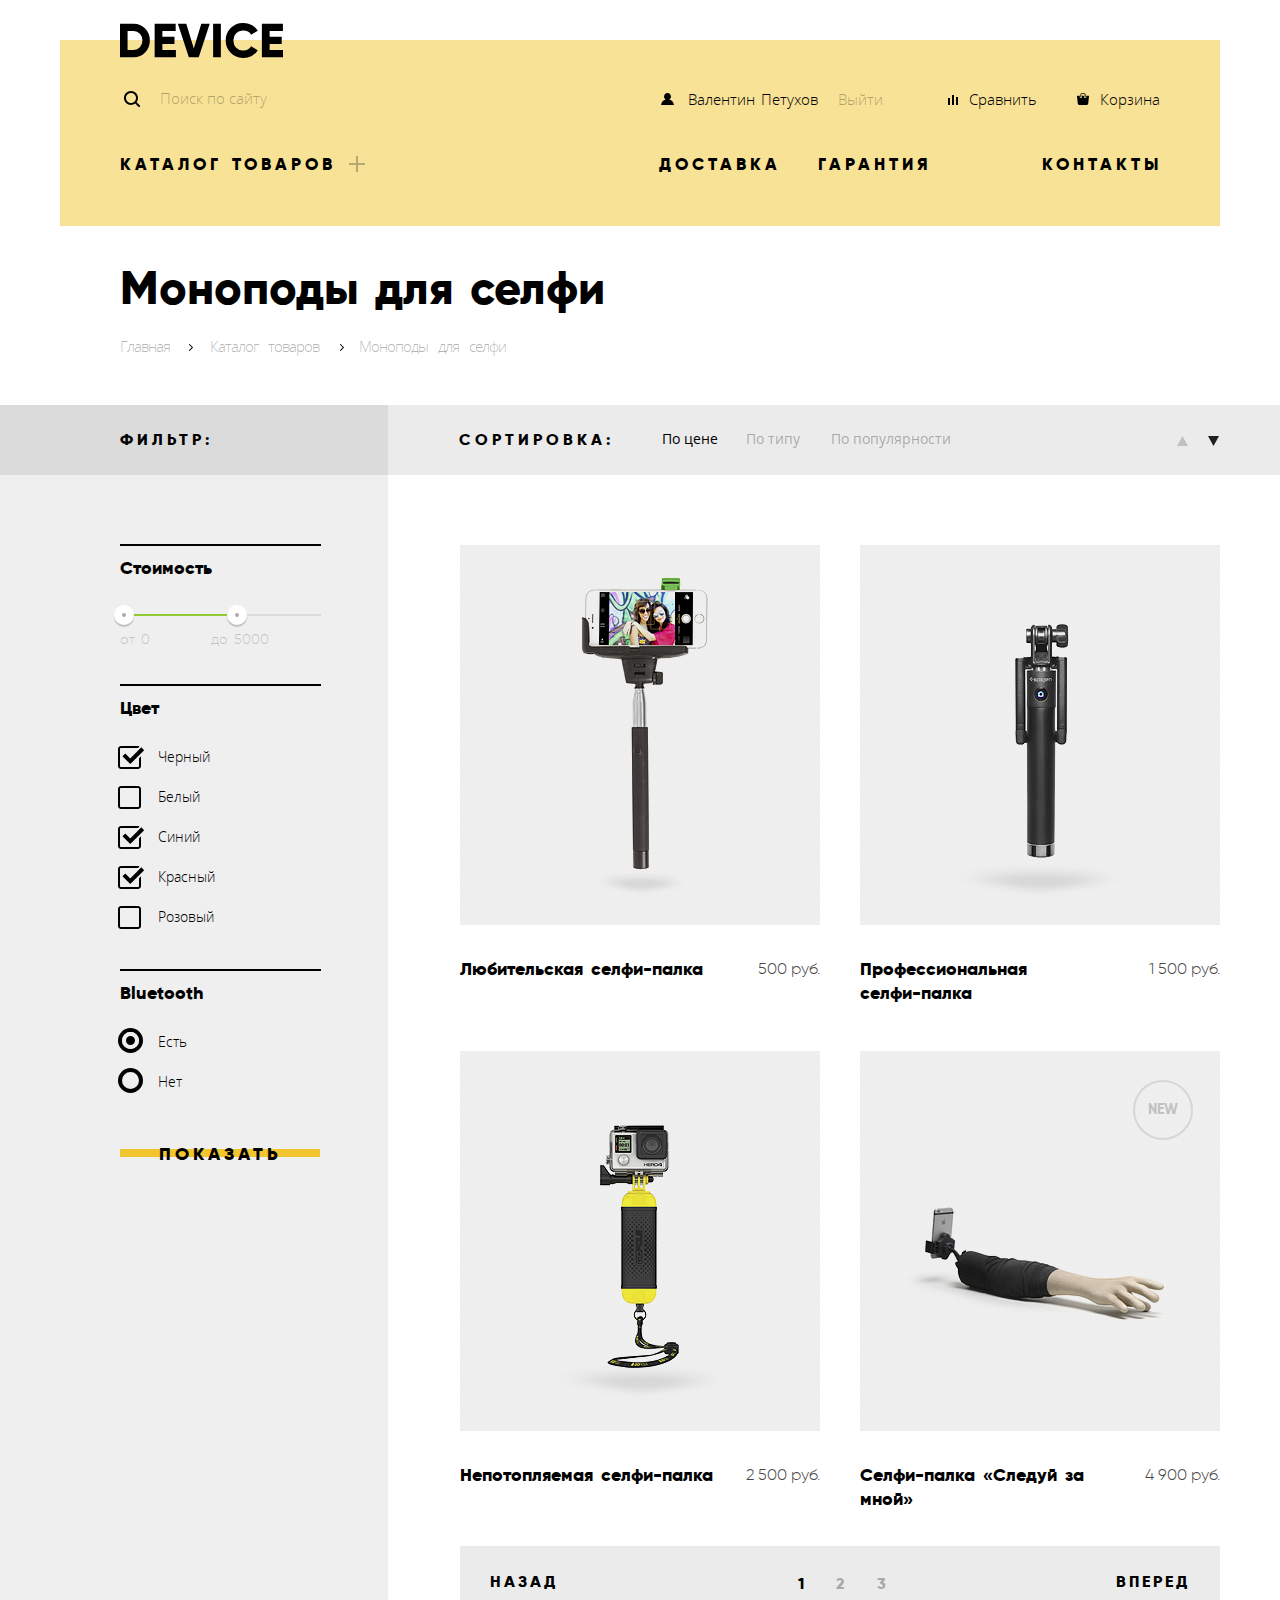
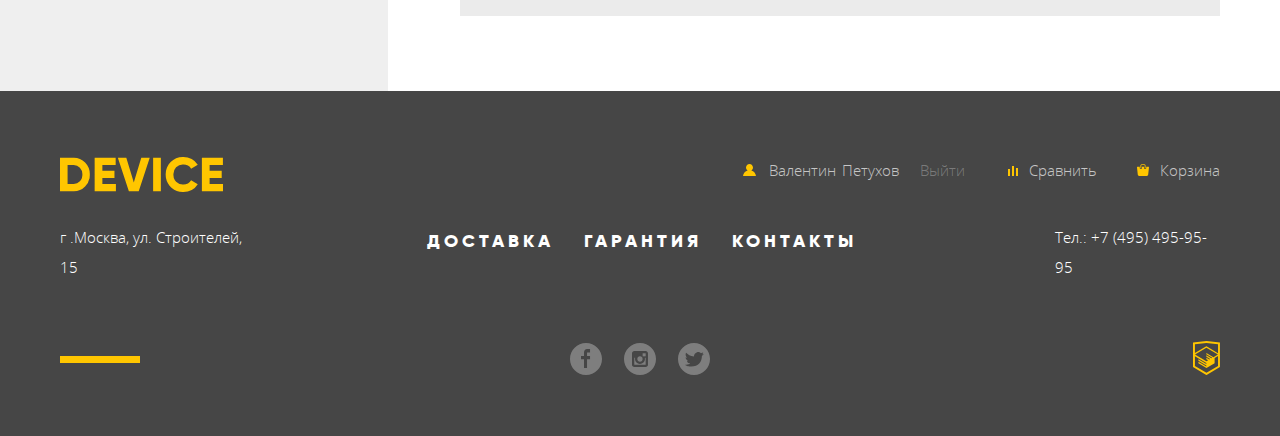
==== commit 02b6d353: "На защиту проекта" ====
--- a/inner.html
+++ b/inner.html
@@ -22,8 +22,8 @@
           <ul class = "list-menu">
             <li class = "elem-menu">
               <form class = "focus-search" action = "#" method = "get">
-                <input class = "search-grid search-cite" type = "search" placeholder = "Поиск по сайту" aria-label = "Форма поиск">
-                <input class = "search-grid search-elem" type = "submit" value = "Найти" aria-label = "Кнопка найти">
+                <input class = "search-cite" type = "search" placeholder = "Поиск по сайту" aria-label = "Форма поиск">
+                <input class = "search-elem" type = "submit" value = "Найти" aria-label = "Кнопка найти">
               </form>
             <li class = "elem-menu">
               <a class = "login-header" href = "login.html">
@@ -146,10 +146,14 @@
               </ul>
               <ul class = "arrows">
                 <li class = "arrows-elem arrows-up">
-                  <a href="#">Стрелка вверх</a>
+                  <a href="#">
+                    <span>Стрелка вверх</span>
+                  </a>
                 </li>
                 <li class = "arrows-elem arrows-down">
-                  <a href="#">Стрелка вниз</a>
+                  <a href="#">
+                    <span>Стрелка вниз</span>
+                  </a>
                 </li>
               </ul>
             </div>
@@ -173,10 +177,10 @@
                   </div>
                   <div class = "price-controls">
                     <label>от
-                      <input class = "price min-price" type="number" value = "" placeholder = "0">
+                      <input class = "price min-price" type="text" value = "" placeholder = "0">
                     </label>
                     <label>до
-                      <input class = "price max-price" type="number" value = "" placeholder = "5000">
+                      <input class = "price max-price" type="text" value = "" placeholder = "5000">
                     </label>
                   </div>
                 </fieldset>
@@ -328,9 +332,41 @@
                 <use xlink:href = "#logo-icon" class = "logo-elem" xmlns = "http://www.w3.org/2000/svg" />
               </svg>
             </a>
+            <section class = "second-menu">
+              <h2 class = visually-hidden>Дополнительное меню подвала</h2>
+              <ul class = "link-second-list">
+                <li class = "second-active-elem">
+                  <a class = "second-login-active" href = "login.html">
+                    <svg width = "13" height = "12" viewBox = "0 0 13 12">
+                      <use xlink:href = "#main-enter" xmlns = "http://www.w3.org/2000/svg" />
+                    </svg>
+                    <span>Валентин Петухов</span>
+                  </a>
+                </li>
+                <li class = "second-elem">
+                  <a class = "second-enter-active" href = "login.html">Выйти</a>
+                </li>
+                <li class = "second-elem">
+                  <a class = "second-enter second-compare" href = "#">
+                    <svg width = "10" height = "10" viewBox = "0 0 10 10">
+                      <use xlink:href = "#main-compare" xmlns = "http://www.w3.org/2000/svg" />
+                    </svg>
+                    <span>Сравнить</span>
+                  </a>
+                </li>
+                <li class = "second-elem second-cart">
+                  <a class = "second-enter second-cart" href = "#">
+                    <svg width = "12" height = "12" viewBox = "0 0 12 12">
+                      <use xlink:href = "#main-cart" xmlns = "http://www.w3.org/2000/svg" />
+                    </svg>
+                    <span>Корзина</span>
+                  </a>
+                </li>
+              </ul>
+            </section>
+          </div>
+          <div class = "elem-container">
             <p class = "address">г .Москва, ул. Строителей, 15</p>
-          </div>
-          <div class = "elem-container Services-social-container">
             <section class = "menu-footer">
               <h2 class = visually-hidden>Навигационная меню</h2>
               <ul class = "list-footer">
@@ -345,6 +381,9 @@
                 </li>
               </ul>
             </section>
+            <a href = "tel:+74954959595" class = "telefon-elem">Тел.: +7 (495) 495-95-95</a>
+          </div>
+          <div class = "elem-container">
             <section class = "social-footer">
               <h2 class = visually-hidden>Социальные сети</h2>
               <ul class= "social-list">
@@ -389,56 +428,15 @@
                 </li>
               </ul>
             </section>
-          </div>
-          <div class = "elem-container">
-            <section class = "second-menu">
-              <h2 class = visually-hidden>Дополнительное меню подвала</h2>
-              <ul class = "second-list">
-                <li class = "second-active-elem">
-                  <a class = "second-login-active" href = "login.html">
-                    <svg width = "13" height = "12" viewBox = "0 0 13 12">
-                      <use xlink:href = "#main-enter" xmlns = "http://www.w3.org/2000/svg" />
-                    </svg>
-                    <span>Валентин Петухов</span>
-                </a>
-                </li>
-                <li class = "second-elem">
-                  <a class = "second-enter-active" href = "login.html">Выйти</a>
-                </li>
-                <li class = "second-elem">
-                  <a class = "second-enter second-compare" href = "#">
-                    <svg width = "10" height = "10" viewBox = "0 0 10 10">
-                      <use xlink:href = "#main-compare" xmlns = "http://www.w3.org/2000/svg" />
-                    </svg>
-                    <span>Сравнить</span>
-                  </a>
-                </li>
-                <li class = "second-elem second-cart">
-                  <a class = "second-enter second-cart" href = "#">
-                    <svg width = "12" height = "12" viewBox = "0 0 12 12">
-                      <use xlink:href = "#main-cart" xmlns = "http://www.w3.org/2000/svg" />
-                    </svg>
-                    <span>Корзина</span>
-                  </a>
-                </li>
-              </ul>
-            </section>
-            <div class = "telefon">
-              <a href = "tel:+74954959595" class = "telefon-elem">
-                Тел.: +7 (495) 495-95-95
-              </a>
-            </div>
-            <div class = "logo-htmlacademy">
-              <a href = "https://htmlacademy.ru/intensive/htmlcss" aria-label = "Логотип HTMLacademy">
-                <svg xmlns = "http://www.w3.org/2000/svg" width = "27" height = "34" viewBox = "0 0 27 34">
-                  <path d = "M13.62,0.017L13.472,0L0,1.412v24.661l13.473,8.017l13.43-7.99l0.042-0.025V1.412L13.62,0.017z
-                    M25.019,12.127L13.495,5.334 L13.494,5.23l-0.087,0.05l-0.088-0.056v0.109L1.925,12.118V3.147l11.548-1.212l11.547,1.212V12.127z
-                    M13.405,6.787L24.923,13.5 l-4.479,2.64l-7.093-4.221l-0.014,1.415l5.904,3.513l-0.86,0.507l-5.03-2.992l-0.014,1.415l3.827,2.275l-0.782,0.523l-3.031-1.787
-                    l-0.014,1.413l1.853,1.091l-1.8,1.081L2.034,13.622L13.405,6.787z M1.925,15.127l11.411,6.791l0.016,1.044L5.41,18.234L5.395,19.65
-                    l7.979,4.795l0.018,1.076l-7.973-4.74l-0.013,1.414l8.021,4.822l0.046,0.025l8.143-4.872l-0.011-5.177l3.415-2.036v10.021 L13.472,31.85L1.925,24.979V15.127z"/>
-                </svg>
-              </a>
-            </div>
+            <a class = "logo-htmlacademy" href = "https://htmlacademy.ru/intensive/htmlcss" aria-label = "Логотип HTMLacademy">
+              <svg xmlns = "http://www.w3.org/2000/svg" width = "27" height = "34" viewBox = "0 0 27 34">
+                <path d = "M13.62,0.017L13.472,0L0,1.412v24.661l13.473,8.017l13.43-7.99l0.042-0.025V1.412L13.62,0.017z
+                  M25.019,12.127L13.495,5.334 L13.494,5.23l-0.087,0.05l-0.088-0.056v0.109L1.925,12.118V3.147l11.548-1.212l11.547,1.212V12.127z
+                  M13.405,6.787L24.923,13.5 l-4.479,2.64l-7.093-4.221l-0.014,1.415l5.904,3.513l-0.86,0.507l-5.03-2.992l-0.014,1.415l3.827,2.275l-0.782,0.523l-3.031-1.787
+                  l-0.014,1.413l1.853,1.091l-1.8,1.081L2.034,13.622L13.405,6.787z M1.925,15.127l11.411,6.791l0.016,1.044L5.41,18.234L5.395,19.65
+                  l7.979,4.795l0.018,1.076l-7.973-4.74l-0.013,1.414l8.021,4.822l0.046,0.025l8.143-4.872l-0.011-5.177l3.415-2.036v10.021 L13.472,31.85L1.925,24.979V15.127z"/>
+              </svg>
+            </a>
           </div>
         </div>
       </div>
--- a/css/min-style.css
+++ b/css/min-style.css
@@ -1 +1 @@
-@font-face{font-family:"Gilroy";src:url(../fonts/gilroyextrabold.woff2) format("woff2"),url(../fonts/gilroyextrabold.woff) format("woff");font-weight:800;font-style:normal}@font-face{font-family:"Gilroy";src:url(../fonts/gilroylight.woff2) format("woff2"),url(../fonts/gilroylight.woff) format("woff");font-weight:300;font-style:normal}@font-face{font-family:"Open Sans";src:url(../fonts/opensans.woff2) format("woff2"),url(../fonts/opensans.woff) format("woff");font-weight:400;font-style:normal}@font-face{font-family:"Open Sans";src:url(../fonts/opensanslight.woff2) format("woff2"),url(../fonts/opensanslight.woff) format("woff");font-weight:300;font-style:normal}*,::before,::after{box-sizing:border-box}body{margin:0;padding:0;font-family:"Open Sans","Arial",sans-serif;font-size:15px;line-height:30px;color:#000;font-weight:300}a{text-decoration:none}img{max-width:100%}.visually-hidden:not(:focus):not(:active),input[type=checkbox].visually-hidden,input[type=radio].visually-hidden{position:absolute;width:1px;height:1px;margin:-1px;padding:0;white-space:nowrap;border:0;-webkit-clip-path:inset(100%);clip-path:inset(100%);clip:rect(0 0 0 0);overflow:hidden}.button{display:block;height:40px;font-family:"Gilroy","Arial",sans-serif;font-size:18px;line-height:24px;color:inherit;font-weight:800;letter-spacing:4px;text-align:center;text-transform:uppercase;background-color:transparent;background-image:linear-gradient(180deg,transparent 15px,#f0c52e 15px,#f0c52e 23px,transparent 23px);border:0}.button:hover{background-color:#f0c52e}.button:active{color:rgba(0,0,0,.3);background-color:#f0c52e}.button.disabled,.button:disabled{background-color:#000;opacity:.5;cursor:default}.container{width:1040px;margin:0 auto}.main-container{width:1200px;margin:0 auto;padding:0 20px}.page-header{min-height:226px;background-image:linear-gradient(to bottom,transparent 40px,rgba(240,197,46,.5) 40px,rgba(240,197,46,.5))}.main-logo{width:163px;height:35px;padding-top:23px;margin-bottom:48px}.link-logo{width:163px;height:35px}.link-logo:hover{opacity:.6}.link-logo:active{opacity:.3}.list-menu,.nav-list{margin:0;padding:0;list-style:none}.list-menu{display:flex;margin-bottom:33px}.focus-search{position:relative}.focus-search::before{content:"";position:absolute;top:8px;left:4px;width:20px;height:20px;background-image:url(../img/icon-search.svg);background-repeat:no-repeat;background-position:0 0}.search-cite{width:348px;height:34px;padding-left:40px;font:inherit;color:inherit;background-color:transparent;border:0;border-bottom:2px solid transparent;cursor:default}.search-grid{display:inline-block;margin-right:-4px;vertical-align:top}.search-cite:focus{width:348px;height:34px;padding-left:40px;padding-right:36px;outline:0;border-bottom:2px solid #000}.search-cite::-webkit-input-placeholder{color:rgba(0,0,0,.3)}.search-cite::-moz-placeholder{color:rgba(0,0,0,.3)}.search-cite:-ms-input-placeholder{color:rgba(0,0,0,.3)}.search-cite::-ms-input-placeholder{color:rgba(0,0,0,.3)}.search-cite::placeholder{color:rgba(0,0,0,.3)}.search-cite:hover::-webkit-input-placeholder{color:rgba(0,0,0,.6)}.search-cite:hover::-moz-placeholder{color:rgba(0,0,0,.6)}.search-cite:hover:-ms-input-placeholder{color:rgba(0,0,0,.6)}.search-cite:hover::-ms-input-placeholder{color:rgba(0,0,0,.6)}.search-cite:hover::placeholder{color:rgba(0,0,0,.6)}.search-cite::-webkit-input-placeholder{color:rgba(0,0,0,.3)}.search-cite::-moz-placeholder{color:rgba(0,0,0,.3)}.search-cite:-ms-input-placeholder{color:rgba(0,0,0,.3)}.search-cite::-ms-input-placeholder{color:rgba(0,0,0,.3)}.search-cite::placeholder{color:rgba(0,0,0,.3)}.search-cite:hover::-webkit-input-placeholder{color:rgba(0,0,0,.6)}.search-cite:hover::-moz-placeholder{color:rgba(0,0,0,.6)}.search-cite:hover:-ms-input-placeholder{color:rgba(0,0,0,.6)}.search-cite:hover::-ms-input-placeholder{color:rgba(0,0,0,.6)}.search-cite:hover::placeholder{color:rgba(0,0,0,.6)}.search-elem{padding:7px 20px 6px;color:#000;background-color:transparent;border:2px solid #000;cursor:default}.search-elem:hover{color:#fff;background-color:#000}.search-elem:active{color:rgba(255,255,255,.3);background-color:#000}.search-elem{visibility:hidden}.search-elem:hover,.search-elem:active,.search-cite:focus+.search-elem{visibility:visible}.elem-menu svg{margin-right:10px}.elem-menu:nth-child(3) svg{margin-right:7px}.elem-menu:nth-child(4) svg,.elem-menu:nth-child(5) svg{margin-right:7px}.elem-menu .login-header{margin-left:107px;word-spacing:2px}.login-header svg{margin-right:8px}.elem-menu .active-exit{margin-left:20px}.elem-menu .inner-compare{margin-left:65px}.elem-menu .enter{margin-left:107px}.elem-menu .compare{margin-left:218px}.elem-menu .cart{margin-left:40px}.link{color:inherit}.active-exit{color:rgba(0,0,0,.3)}.login-header{color:inherit}.login-header:hover,.link:hover{color:rgba(0,0,0,.6);fill-opacity:.6}.login-header:active,.link:active{color:rgba(0,0,0,.3);fill-opacity:.3}.link-menu{font-family:"Gilroy","Arial",sans-serif;font-size:17px;line-height:24px;color:inherit;font-weight:800;letter-spacing:4px;word-spacing:2px;text-transform:uppercase}.nav-list{display:flex}.nav-menu .catalog{position:relative;white-space:nowrap}.nav-menu .catalog::after{content:"";position:absolute;top:2px;right:-29px;width:16px;height:16px;background-image:url(../img/icon-plus.svg);background-repeat:no-repeat;background-position:0 0;opacity:.3}.nav-menu .delivery{margin-left:323px}.nav-menu .Guarantee{margin-left:37px}.nav-menu .menu-contacts{margin-left:110px}.link-menu:hover{color:rgba(0,0,0,.6)}.link-menu:active{color:rgba(0,0,0,.3)}.nav-list .submenu{display:none;position:absolute;margin-left:-60px;width:1160px;min-height:129px;list-style:none;background-color:#f7e296;z-index:2}.nav-list>li:hover .submenu{display:block}.submenu-grid>li{display:inline-block;margin-top:30px;margin-bottom:39px;margin-right:-4px;margin-right:45px;margin-left:20px;vertical-align:top}.submenu-grid>li a{color:#000}.submenu-grid>li a:hover{color:rgba(0,0,0,.6)}.submenu-grid>li a:active{color:rgba(0,0,0,.3)}.submenu ul{margin:0;padding:0;list-style:none}.slider{position:relative;margin-bottom:74px;background-image:linear-gradient(to bottom,rgba(240,197,46,.5) 113px,transparent 113px)}.grid-slider{display:flex;min-height:520px}.slide-elem img{margin-left:91px;margin-right:100px}.slide-elem:nth-child(2) img{margin-top:13px;margin-left:116px;margin-right:114px}.slide-elem:nth-child(3) img{margin-top:66px;margin-left:32px;margin-right:17px}.slide-info{width:520px;padding-top:81px;padding-left:25px}.slider-title{display:block;position:relative;width:400px;margin:0;padding:0;margin-bottom:19px;font-family:"Gilroy","Arial",sans-serif;letter-spacing:1px;word-spacing:-3px;font-size:47px;line-height:56px;font-weight:800;z-index:1}.slide-elem:nth-of-type(3) .slider-title{width:513px}.slider-title::before{content:"";position:absolute;top:-42px;width:100px;height:7px;border-top:7px solid #fff}.slider-title::after{content:"01";position:absolute;top:-92px;right:-112px;min-width:166px;min-height:131px;font-family:"Gilroy","Arial",sans-serif;font-size:180px;line-height:180px;color:#fff;z-index:-1}.slide-elem:nth-child(2) .slider-title::after{content:"02";right:-111px}.slide-elem:nth-child(3) .slider-title::after{content:"03";right:2px}.slider-text{width:480px;margin:0;padding:0;margin-bottom:44px;word-spacing:1px;color:#464646}.slide-elem:nth-of-type(2) .slider-text{padding-right:40px}.slide-elem:nth-of-type(3) .slider-text{padding-right:20px}.btn-slider{width:220px;margin-bottom:48px;padding-top:7px;padding-left:3px}.text-table{border-collapse:collapse}.text-table td{padding-bottom:7px}.text-table td:nth-child(1){width:160px}.text-table td:nth-child(2){width:140px}.text-table td:nth-child(3){width:160px}.text-value td{font-family:"Gilroy","Arial",sans-serif;font-size:36px;line-height:48px;font-weight:300}.text-product td{font-size:13px;line-height:20px}.control-sliders{position:absolute;top:110%;right:25%;margin-top:-255px;margin-right:-207px}.control-sliders label{display:inline-block;position:relative;width:12px;height:12px;margin-top:3px;margin-right:-4px;margin-right:17px;font-size:0;vertical-align:middle;background-color:transparent;border:1px solid #000;border-radius:50%}.control-sliders label:nth-child(3){margin-right:0}.slide-list{margin:0;padding:0;list-style:none}.slide-elem{display:none}#control-1:checked~.slide-list .slide-elem:nth-child(1),#control-2:checked~.slide-list .slide-elem:nth-child(2),#control-3:checked~.slide-list .slide-elem:nth-child(3){display:block}#control-1:checked~.control-sliders .slider-controls-item--1::before,#control-2:checked~.control-sliders .slider-controls-item--2::before,#control-3:checked~.control-sliders .slider-controls-item--3::before{content:"";position:absolute;top:3px;left:3px;width:4px;height:4px;border:1px solid #000;border-radius:50%;z-index:1}.gadgets{margin-bottom:49px}.list-gadgets{display:flex;flex-wrap:wrap;margin:0;padding:0;list-style:none}.gadget-elem{width:160px;min-height:240px;margin-right:40px;margin-bottom:30px}.gadget-elem:nth-child(6n){margin-right:0}.gadget-elem a{display:flex;align-items:flex-end;position:relative;width:160px;height:242px;background-image:linear-gradient(to bottom,rgba(240,197,46,.5) 160px,transparent 160px)}.gadget-elem:nth-child(3) a,.gadget-elem:nth-child(4) a,.gadget-elem:nth-child(5) a,.gadget-elem:nth-child(6) a{height:218px}.gadget-elem span{margin:0;padding:0;font-family:"Gilroy","Arial",sans-serif;font-size:18px;line-height:24px;font-weight:800;color:#000}.gadget-elem:nth-child(2) span{width:100px}.gadget-elem a:hover{background-image:linear-gradient(to bottom,rgba(240,197,46) 160px,transparent 160px)}.gadget-elem a:active>span,.gadget-elem a:active::before{opacity:.3}.gadget-elem a::before{content:"";position:absolute;top:52px;left:31px;width:97px;height:55px;background-image:url(../img/popular-1.svg);background-repeat:no-repeat;background-position:0 0}.gadget-elem:nth-child(2) a::before{top:41px;left:38px;width:86px;height:117px;background-image:url(../img/popular-2.svg)}.gadget-elem:nth-child(3) a::before{top:38px;left:49px;width:71px;height:87px;background-image:url(../img/popular-3.svg)}.gadget-elem:nth-child(4) a::before{top:50px;left:29px;width:107px;height:65px;background-image:url(../img/popular-4.svg)}.gadget-elem:nth-child(5) a::before{top:32px;left:56px;width:56px;height:98px;background-image:url(../img/popular-5.svg)}.gadget-elem:nth-child(6) a::before{top:49px;left:13px;width:132px;height:69px;background-image:url(../img/popular-6.svg)}.second-slider{min-height:388px;margin-bottom:94px;background-image:linear-gradient(180deg,transparent,transparent 100px,#e5e5e5 100px,#e5e5e5 388px)}.content-services{display:flex}.list-second-slide{margin:0;padding:0;list-style:none}.title-second-slide{position:relative;margin:0;padding:0;margin-bottom:30px;font-family:"Gilroy","Arial",sans-serif;font-size:47px;line-height:48px;font-weight:800;letter-spacing:1px}.elem-second-slide p{width:460px;margin:0;padding:0;margin-bottom:40px;word-spacing:1px}.elem-second-slide:nth-child(2) p{width:464px}.elem-second-slide:nth-child(3) p{width:434px}.elem-second-slide .title-second-slide::after{content:"";position:absolute;top:11px;right:-234px;width:136px;height:164px;background-image:url(../img/service-delivery.svg);background-repeat:no-repeat;background-position:0 0}.elem-second-slide:nth-of-type(2) .title-second-slide::after{top:-13px;right:-250px;width:171px;height:195px;background-image:url(../img/service-warranty.svg)}.elem-second-slide:nth-of-type(3) .title-second-slide::after{top:-14px;right:-255px;width:156px;height:188px;background-image:url(../img/service-credit.svg)}.elem-second-slide{display:none;padding-top:74px}#delivery:checked~.list-second-slide .elem-second-slide:nth-child(1),#warranty:checked~.list-second-slide .elem-second-slide:nth-child(2),#сredit:checked~.list-second-slide .elem-second-slide:nth-child(3){display:block}.buttons-container{display:flex;flex-direction:column;min-height:319px;padding-top:80px;margin-right:116px;margin-bottom:69px;border-right:7px solid #000}.buttons-container .button{width:160px;margin-right:118px;margin-bottom:25px;padding-top:8px;padding-left:5px;text-align:center}.buttons-container .button:hover,.buttons-container .button:active{color:#000;background-color:#f0c52e}#delivery:checked~.buttons-container label[for=delivery],#warranty:checked~.buttons-container label[for=warranty],#сredit:checked~.buttons-container label[for=сredit]{margin-right:0;padding-left:20px;padding-right:258px;color:#f7e184;text-align:center;background-image:none;background-color:#000}#warranty:checked~.buttons-container label[for=warranty]{padding-left:24px;padding-right:254px}#сredit:checked~.buttons-container label[for=сredit]{padding-left:36px;padding-right:242px}.company{margin-bottom:94px}.list-company{display:flex;flex-wrap:wrap;margin:0;padding:0;list-style:none}.company-elem{width:260px;min-height:100px;margin-right:40px}.company-elem:nth-child(4n){margin-right:0}.company-elem a{position:relative}.company-elem a:hover::before{content:"";position:absolute;width:260px;height:100px;background-image:url(../img/logo-dj.png);background-repeat:no-repeat;background-position:0 0}.company-elem:nth-child(2) a:hover::before{background-image:url(../img/logo-spgadgets.png)}.company-elem:nth-child(3) a:hover::before{background-image:url(../img/logo-gopro.png)}.company-elem:nth-child(4) a:hover::before{background-image:url(../img/logo-vive.png)}.company-elem a{opacity:.2}.company-elem a:hover{opacity:1}.contacts,.about-us{width:560px;padding-top:44px}.grid-contacts{display:flex;justify-content:space-between;margin-bottom:81px}.title-contacts{position:relative;margin:0;padding:0;margin-bottom:42px;font-family:"Gilroy","Arial",sans-serif;font-size:47px;line-height:48px;font-weight:800}.title-contacts::before{content:"";position:absolute;top:-53px;width:80px;height:7px;border-top:7px solid #000}.about-us .text-contacts{width:470px;margin:0;padding:0;margin-bottom:66px;word-spacing:-1px}.about-us .text-contacts:nth-child(2){width:450px;margin-bottom:30px;word-spacing:1px}.list-contacts{margin:0;padding:0;margin-bottom:55px;padding-left:37px;font-family:"Gilroy","Arial",sans-serif;font-size:16px;line-height:40px;font-weight:800;list-style:none}.elem-contacts{position:relative}.elem-contacts::before{content:"";position:absolute;top:16px;left:-35px;width:8px;height:8px;border-radius:50%;border:2px solid #e5e5e5}.btn-about-us{width:260px;padding-top:7px;padding-left:5px}.contacts .text-contacts{margin-bottom:39px}.map{margin:0;padding:0;margin-bottom:69px}.map-image{vertical-align:bottom}.btn-contacts{width:260px;padding-left:11px}.title-show{margin:0;padding:0;margin-top:38px;margin-bottom:19px;font-family:"Gilroy","Arial",sans-serif;font-size:47px;line-height:48px;font-weight:800;word-spacing:4px}.filter-catalog-grid{display:flex;justify-content:space-between}.list-show{display:flex;margin:0;padding:0;margin-bottom:44px;list-style:none}.elem-show{margin-right:40px;letter-spacing:-1px;word-spacing:7px}.pictures-arrows{position:relative}.pictures-arrows::after{content:"";position:absolute;top:13px;left:69px;width:6px;height:9px;background-image:url(../img/nav-arrow.svg);background-repeat:no-repeat;background-position:0 0}.pictures-arrows:nth-child(2)::after{left:130px}.link-active-show{color:rgba(0,0,0,.3)}.link-show{color:rgba(0,0,0,.3)}.link-show:hover{color:rgba(0,0,0,.6)}.link-show:active{color:rgba(0,0,0,.1)}.list-catalog{display:flex;flex-wrap:wrap;justify-content:space-between;width:760px;margin:0;padding:0;margin-top:69px;list-style:none}.list-catalog .catalog-elem{position:relative;width:360px;min-height:495px;margin-bottom:11px}.catalog-elem .check{visibility:hidden;position:absolute;top:29px;right:27px;width:60px;height:60px;padding-top:16px;font-family:"Gilroy","Arial",sans-serif;font-size:14px;line-height:24px;font-weight:800;text-transform:uppercase;text-align:center;color:rgba(0,0,0,.2);border:2px solid rgba(0,0,0,.1);border-radius:50%}.catalog-elem:nth-child(4) .check{visibility:visible}.list-catalog .catalog-elem:nth-last-child(1),.list-catalog .catalog-elem:nth-last-child(2){margin-bottom:0}.catalog-elem img{margin-bottom:23px}.product-card{position:absolute;top:0;width:360px;min-height:379px;padding-top:169px;text-align:center;background-color:transparent;opacity:0;cursor:pointer;z-index:1}.product-card:hover{background-color:rgba(238,238,238,.7);opacity:1}.btn-product-card{width:200px;padding-top:7px;margin-left:80px;margin-bottom:9px}.product-card .compare-product-card{font-family:"Open Sans","Arial",sans-serif;font-size:13px;line-height:36px;color:rgba(0,0,0,.5);font-weight:300}.product-card .compare-product-card:hover{color:#000}.product-card .compare-product-card:active{color:rgba(0,0,0,.2)}.card{display:flex;justify-content:space-between}.title-card{display:flex;flex-wrap:wrap}.text-card{display:flex;flex-wrap:wrap;justify-content:flex-end;width:78px}.main-catalog a{font-family:"Gilroy","Arial",sans-serif;font-size:18px;line-height:24px;color:inherit;font-weight:800;word-spacing:3px}.catalog-elem h3{margin:0;padding:0}.catalog-elem:nth-child(2) h3{width:180px}.catalog-elem:nth-child(4) h3{width:230px}.main-catalog span{font-family:"Gilroy","Arial",sans-serif;font-size:16px;line-height:24px;color:#464646;font-weight:300}.pagination{margin-bottom:77px;background-color:rgba(0,0,0,.08)}.list-pagination{display:flex;justify-content:space-between;min-height:70px;margin:0;padding:0;padding-top:20px;list-style:none}.number-submenu{display:flex;margin:0;padding:0;padding-top:2px;padding-left:10px;list-style:none}.number-submenu li{margin-right:32px}.number-submenu li:last-child{margin-right:0}.pagination-elem a{font-family:"Gilroy","Arial",sans-serif;font-size:16px;line-height:24px;color:rgba(0,0,0,.3);font-weight:800;text-transform:uppercase}.pagination-elem a:hover{color:rgba(0,0,0,.6)}.pagination-elem a:active{color:#000}.current-active a,.current-active a:hover,.current-active a:active{font-family:"Gilroy","Arial",sans-serif;font-size:16px;line-height:24px;color:#000;font-weight:800}.list-pagination .pagination-back,.list-pagination .pagination-forward{width:126px;padding:25px 30px 25px 30px;font-family:"Gilroy","Arial",sans-serif;font-size:16px;line-height:24px;color:#000;font-weight:800;text-align:center;letter-spacing:3px}.list-pagination .pagination-back:hover,.list-pagination .pagination-forward:hover{color:#000;background-color:#d9d9d9}.list-pagination .pagination-back:active,.list-pagination .pagination-forward:active{color:rgba(0,0,0,.3);background-color:#d9d9d9}.filter-sort-grid{display:flex}.filter-sort-catalog{background-image:linear-gradient(to right,#dbdbdb ,#dbdbdb 25%,#ebebeb 25%,#ebebeb)}.filter-sort-grid .sort-container:first-child{width:328px;min-height:70px;padding-top:23px;padding-left:60px;background-color:#dbdbdb}.filter-sort-grid .sort-container:nth-child(2){display:flex;align-items:center;width:832px;min-height:70px}.title-sort,.title-filter{margin:0;padding:0;font-family:"Gilroy","Arial",sans-serif;font-size:16px;line-height:24px;color:inherit;font-weight:800;letter-spacing:4px;text-transform:uppercase}.arrows,.sort-list{display:flex;flex-wrap:wrap;margin:0;padding:0;padding-top:1px;list-style:none}.sort-list{align-self:flex-start;padding-top:18px}.sort-elem a,.sort-activ a{color:rgba(0,0,0,.3);font-size:14px;line-height:18px;font-weight:400}.sort-elem a:hover{color:rgba(0,0,0,.6)}.sort-elem a:active{color:#000}.sort-activ a,.sort-activ a:hover,.sort-activ a:active{color:#000}.sort-elem a{margin-right:28px}.sort-elem:nth-child(2) a{margin-right:31px}.sort-elem:nth-child(3) a{margin-right:0}.title-sort{margin-left:71px;margin-right:48px}.arrows{display:flex;flex-wrap:nowrap;padding-top:25px;margin-left:231px}.arrows-elem{width:10px;margin-right:20px}.arrows-elem:nth-child(2){margin-right:0}.arrows-elem.arrows-up a,.arrows-elem.arrows-down a{position:relative;font-size:0}.arrows-up a::before{content:"";position:absolute;width:10px;height:11px;background-image:url(../img/icon-up-arrow.svg);background-repeat:no-repeat;background-position:0 0}.arrows-down a::before{content:"";position:absolute;width:10px;height:11px;background-image:url(../img/icon-down-arrow.svg);background-repeat:no-repeat;background-position:0 0}.arrows-up a::before{opacity:.2}.arrows-up a:hover::before{opacity:.4}.arrows-down a::before,.arrows-up a:active::before{opacity:1}.min-price,.max-price{background-color:transparent;border:0}.price-controls{display:flex}.price-controls .price{margin-right:12px}.price{width:60px;height:25px}.price-controls input[type=number]::-webkit-input-placeholder{font-family:"Gilroy","Arial",sans-serif;font-size:14px;line-height:24px;color:rgba(0,0,0,.2);font-weight:300}.price-controls input[type=number]::-moz-placeholder{font-family:"Gilroy","Arial",sans-serif;font-size:14px;line-height:24px;color:rgba(0,0,0,.2);font-weight:300}.price-controls input[type=number]:-ms-input-placeholder{font-family:"Gilroy","Arial",sans-serif;font-size:14px;line-height:24px;color:rgba(0,0,0,.2);font-weight:300}.price-controls input[type=number]::-ms-input-placeholder{font-family:"Gilroy","Arial",sans-serif;font-size:14px;line-height:24px;color:rgba(0,0,0,.2);font-weight:300}.price-controls input[type=number]::placeholder,.price-controls label{font-family:"Gilroy","Arial",sans-serif;font-size:14px;line-height:24px;color:rgba(0,0,0,.2);font-weight:300}.range-controls{position:relative;margin-top:34px;margin-bottom:10px}.range-controls .scale{height:2px;background-color:#dbdbdb}.range-controls .bar{width:53%;height:2px;background-color:#91c92f}.toggle{position:absolute;top:-9px;width:20px;height:20px;background-color:#ababab;border:8px solid #fff;border-radius:50%;box-shadow:0 2px 1px 0 rgba(0,1,1,.2);cursor:pointer}.min-toggle{left:-3%}.max-toggle{left:53%}.toggle:hover{width:22px;height:22px;box-shadow:0 3px 1px 0 rgba(0,1,1,.2)}.filter-catalog-background{background-image:linear-gradient(to right,#efefef ,#efefef 25%,transparent 25%,transparent)}.filter{width:328px;padding-left:60px;background-color:#efefef}.filter fieldset{width:201px;margin:0;padding:0;margin-top:69px;border:0}.filter fieldset:nth-child(2){margin-top:33px}.filter fieldset:nth-child(3){margin-top:32px}.filter legend{display:block;width:100%;padding-top:10px;font-family:"Gilroy","Arial",sans-serif;font-size:18px;line-height:24px;color:inherit;font-weight:800;border-top:2px solid #000}.filter ul{margin:0;padding:0;margin-top:17px;padding-left:38px;font-size:14px;line-height:40px;list-style:none}.filter-input-checkbox:checked+label{position:relative}.filter-input-checkbox:checked+label::before{content:"";position:absolute;width:27px;height:23px;background-image:url(../img/icon-checkbox-on.svg);background-repeat:no-repeat;background-position:0 0}.filter-input-checkbox+label{position:relative}.filter-input-checkbox+label::before{content:"";position:absolute;top:-1px;left:-40px;width:23px;height:23px;background-image:url(../img/icon-checkbox-off.svg);background-repeat:no-repeat;background-position:0 0}.filter-input-radio+label{position:relative}.filter-input-radio+label::before{content:"";position:absolute;top:-4px;left:-40px;width:25px;height:25px;border:4px solid #000;border-radius:50%}.filter-input-radio:checked+label{position:relative}.filter-input-radio:checked+label::after{content:"";position:absolute;top:0;left:-36px;width:17px;height:17px;background-color:#000;border:4px solid #efefef;border-radius:50%}.filter-input-radio:checked+label:hover::after,.filter-input-radio+label:hover::before,.filter-input-checkbox+label:hover::before{opacity:.6}.filter-input-radio:disabled+label::after,.filter-input-radio:disabled+label::before,.filter-input-checkbox:disabled+label::before{opacity:.25}.filter-input:disabled+label{color:rgba(0,0,0,.25)}.filter-button{width:200px;margin-top:32px}.page-footer{min-height:323px;background-color:#464646}.grid-footer{display:flex}.elem-container{width:340px}.elem-container:nth-child(1){padding-top:65px}.elem-container:nth-child(3){margin-right:0}.Services-social-container{width:480px}.logo-footer use{fill:#ffc600}.logo-device{font-size:0}.logo-device:hover{fill-opacity:.6}.logo-device:active{fill-opacity:.3}.address,.telefon-elem{color:#fff}.elem-container .main-logo{margin-bottom:15px}.elem-container .address{position:relative;margin:0;padding:0;margin-top:15px}.elem-container .address::before{content:"";position:absolute;top:107px;left:0;width:80px;height:7px;border-top:7px solid #ffc600}.second-list,.social-list,.list-footer{margin:0;padding:0;list-style:none}.elem-footer a{font-family:"Gilroy","Arial",sans-serif;font-size:18px;line-height:24px;color:#fff;font-weight:800;letter-spacing:4px;text-transform:uppercase}.elem-footer a:hover{color:rgba(255,255,255,.6)}.elem-footer a:active{color:rgba(255,255,255,.3)}.list-footer{display:flex;flex-wrap:wrap;padding-left:26px;padding-top:134px;margin-bottom:59px}.elem-footer{margin-right:30px}.elem-footer:nth-child(3n){margin-right:0}.social-list{display:flex;flex-wrap:wrap;padding-left:170px}.social-elem{margin-right:22px;margin-bottom:22px}.social-elem:nth-child(3n){margin-right:0}.social-facebook,.social-instagram,.social-twitter{fill:#fff;opacity:.3}.social-facebook:hover,.social-instagram:hover,.social-twitter:hover{opacity:.6}.social-facebook:active,.social-instagram:active,.social-twitter:active{opacity:.1}.second-list{display:flex;flex-wrap:wrap;position:relative;padding-top:63px;padding-left:0;margin-bottom:38px}.second-active-elem{position:absolute;top:63px;left:-137px;z-index:1}.second-active-elem svg{margin-right:7px}.second-elem{position:relative;margin-right:0}.second-elem:nth-child(3n) a{margin-right:0}.second-elem .second-enter{margin-left:15px}.second-elem .second-compare{margin-left:43px}.second-elem .second-cart{margin-left:40px}.second-elem svg{margin-right:10px}.second-elem:nth-child(2) svg{margin-right:7px}.second-elem:nth-child(3) svg,.second-elem:nth-child(4) svg{margin-right:7px}.second-enter-active{margin-left:40px}.second-login-active{color:rgba(255,255,255,.7);word-spacing:2px}.second-enter{color:rgba(255,255,255,.7);fill:#ffc600}.second-login-active{fill:#ffc600}.second-login-active:hover,.second-enter:hover{color:#fff;fill-opacity:.6}.second-login-active:active,.second-enter:active{color:rgba(255,255,255,.3);fill-opacity:.3}.second-enter-active{color:rgba(255,255,255,.3)}.telefon{margin-left:175px;margin-bottom:61px;word-spacing:1px;white-space:nowrap}.logo-htmlacademy{margin-left:314px}.logo-htmlacademy a{fill:#ffc600}.logo-htmlacademy a:hover{fill:rgba(255,198,0,.6)}.logo-htmlacademy a:active{fill:rgba(255,198,0,.3)}@-webkit-keyframes bounce{0%{-webkit-transform:translateY(-2000px);transform:translateY(-2000px)}70%{-webkit-transform:translateY(30px);transform:translateY(30px)}90%{-webkit-transform:translateY(-10px);transform:translateY(-10px)}to{-webkit-transform:translateY(0);transform:translateY(0)}}@keyframes bounce{0%{-webkit-transform:translateY(-2000px);transform:translateY(-2000px)}70%{-webkit-transform:translateY(30px);transform:translateY(30px)}90%{-webkit-transform:translateY(-10px);transform:translateY(-10px)}to{-webkit-transform:translateY(0);transform:translateY(0)}}@-webkit-keyframes shake{0%,to{-webkit-transform:translateX(0);transform:translateX(0)}10%,30%,50%,70%,90%{-webkit-transform:translateX(-10px);transform:translateX(-10px)}20%,40%,60%,80%{-webkit-transform:translateX(10px);transform:translateX(10px)}}@keyframes shake{0%,to{-webkit-transform:translateX(0);transform:translateX(0)}10%,30%,50%,70%,90%{-webkit-transform:translateX(-10px);transform:translateX(-10px)}20%,40%,60%,80%{-webkit-transform:translateX(10px);transform:translateX(10px)}}.modal{display:none;position:fixed;background-color:#fff;box-shadow:0 10px 100px 20px rgba(0,0,0,.2);z-index:20}.modal-show{display:block;-webkit-animation:bounce .6s;animation:bounce .6s}.modal-error{-webkit-animation:shake .6s;animation:shake .6s}.modal-login{top:50%;left:50%;width:960px;min-height:533px;margin-top:-280px;margin-left:-480px;padding:78px 100px 94px}.modal-login form{display:flex;flex-wrap:wrap}.modal-login p{display:flex;flex-direction:column;margin:0;padding:0}.modal-login label{margin-bottom:10px;font-family:"Gilroy","Arial",sans-serif;font-size:18px;line-height:24px;font-weight:800}.modal-login input[type=text],.modal-login input[type=email]{width:360px;height:50px;margin-bottom:33px;padding-left:20px;font:inherit;color:inherit;background-color:rgba(229,229,229,.5);border:0}.modal-login input[type=text]{margin-right:40px}.modal-form-textarea textarea{width:760px;min-height:156px;margin-bottom:41px;padding-top:15px;padding-left:20px;font:inherit;color:inherit;background-color:rgba(229,229,229,.5);border:0}.modal-login input::-webkit-input-placeholder,.modal-form-textarea textarea::-webkit-input-placeholder{font-size:14px;line-height:18px;color:rgba(70,70,70,.4)}.modal-login input::-moz-placeholder,.modal-form-textarea textarea::-moz-placeholder{font-size:14px;line-height:18px;color:rgba(70,70,70,.4)}.modal-login input:-ms-input-placeholder,.modal-form-textarea textarea:-ms-input-placeholder{font-size:14px;line-height:18px;color:rgba(70,70,70,.4)}.modal-login input::-ms-input-placeholder,.modal-form-textarea textarea::-ms-input-placeholder{font-size:14px;line-height:18px;color:rgba(70,70,70,.4)}.modal-login input::placeholder,.modal-form-textarea textarea::placeholder{font-size:14px;line-height:18px;color:rgba(70,70,70,.4)}.modal-login input[type=text]:hover,.modal-login input[type=email]:hover,.modal-form-textarea textarea:hover{background-color:rgba(230,230,230,.8)}.modal-login input[type=text]:focus,.modal-login input[type=email]:focus,.modal-form-textarea textarea:focus{background-color:rgba(255,255,255,.5);border:3px solid #f7e296}.btn-size{width:200px}.close-modal{position:absolute;top:22px;right:22px;width:55px;height:55px;font-size:0;background-image:url(../img/modal-close.svg);background-repeat:no-repeat;background-position:0 0;background-color:transparent;border:0;opacity:.5;cursor:pointer;z-index:21}.close-modal:hover{opacity:1}.close-modal:active{opacity:.3}.modal-map{top:50%;left:50%;width:960px;height:559px;margin-top:-280px;margin-left:-480px;background-color:#e9e9e9}.modal-map iframe{position:relative;z-index:2}.modal-map img{position:absolute;top:0;left:0;z-index:1}
+@font-face{font-family:"Gilroy";src:url(../fonts/gilroyextrabold.woff2) format("woff2"),url(../fonts/gilroyextrabold.woff) format("woff");font-weight:800;font-style:normal}@font-face{font-family:"Gilroy";src:url(../fonts/gilroylight.woff2) format("woff2"),url(../fonts/gilroylight.woff) format("woff");font-weight:300;font-style:normal}@font-face{font-family:"Open Sans";src:url(../fonts/opensans.woff2) format("woff2"),url(../fonts/opensans.woff) format("woff");font-weight:400;font-style:normal}@font-face{font-family:"Open Sans";src:url(../fonts/opensanslight.woff2) format("woff2"),url(../fonts/opensanslight.woff) format("woff");font-weight:300;font-style:normal}*,::before,::after{box-sizing:border-box}body{margin:0;padding:0;font-family:"Open Sans","Arial",sans-serif;font-size:15px;line-height:30px;color:#000;font-weight:300}a{text-decoration:none}img{max-width:100%}.visually-hidden:not(:focus):not(:active),input[type=checkbox].visually-hidden,input[type=radio].visually-hidden{position:absolute;width:1px;height:1px;margin:-1px;padding:0;white-space:nowrap;border:0;-webkit-clip-path:inset(100%);clip-path:inset(100%);clip:rect(0 0 0 0);overflow:hidden}.button{display:block;height:40px;font-family:"Gilroy","Arial",sans-serif;font-size:18px;line-height:24px;color:inherit;font-weight:800;letter-spacing:4px;text-align:center;text-transform:uppercase;background-color:transparent;background-image:linear-gradient(180deg,transparent 15px,#f0c52e 15px,#f0c52e 23px,transparent 23px);border:0}.button:hover{background-color:#f0c52e}.button:active{color:rgba(0,0,0,.3);background-color:#f0c52e}.button.disabled,.button:disabled{background-color:rgba(0,0,0,.5);cursor:default}.container{width:1040px;margin:0 auto}.main-container{width:1200px;margin:0 auto;padding:0 20px}.page-header{min-height:226px;background-image:linear-gradient(to bottom,transparent 40px,rgba(240,197,46,.5) 40px,rgba(240,197,46,.5))}.main-logo{width:163px;height:35px;padding-top:23px;margin-bottom:39px}.link-logo{width:163px;height:35px}.link-logo:hover{opacity:.6}.link-logo:active{opacity:.3}.list-menu,.nav-list{margin:0;padding:0;list-style:none}.list-menu{display:flex;align-items:center;margin-bottom:26px}.focus-search{position:relative}.focus-search::before{content:"";position:absolute;top:17px;left:4px;width:20px;height:20px;background-image:url(../img/icon-search.svg);background-repeat:no-repeat;background-position:0 0}.search-cite{width:355px;height:49px;padding-left:40px;font:inherit;color:inherit;background-color:transparent;border:0;border-bottom:2px solid transparent;cursor:default}.focus-search{display:flex}.search-cite:focus{width:355px;height:49px;padding-left:40px;outline:0;border-bottom:2px solid #000}.search-cite::-webkit-input-placeholder{color:rgba(0,0,0,.3)}.search-cite::-moz-placeholder{color:rgba(0,0,0,.3)}.search-cite:-ms-input-placeholder{color:rgba(0,0,0,.3)}.search-cite::-ms-input-placeholder{color:rgba(0,0,0,.3)}.search-cite::placeholder{color:rgba(0,0,0,.3)}.search-cite:hover::-webkit-input-placeholder{color:rgba(0,0,0,.6)}.search-cite:hover::-moz-placeholder{color:rgba(0,0,0,.6)}.search-cite:hover:-ms-input-placeholder{color:rgba(0,0,0,.6)}.search-cite:hover::-ms-input-placeholder{color:rgba(0,0,0,.6)}.search-cite:hover::placeholder{color:rgba(0,0,0,.6)}.search-cite::-webkit-input-placeholder{color:rgba(0,0,0,.3)}.search-cite::-moz-placeholder{color:rgba(0,0,0,.3)}.search-cite:-ms-input-placeholder{color:rgba(0,0,0,.3)}.search-cite::-ms-input-placeholder{color:rgba(0,0,0,.3)}.search-cite::placeholder{color:rgba(0,0,0,.3)}.search-cite:hover::-webkit-input-placeholder{color:rgba(0,0,0,.6)}.search-cite:hover::-moz-placeholder{color:rgba(0,0,0,.6)}.search-cite:hover:-ms-input-placeholder{color:rgba(0,0,0,.6)}.search-cite:hover::-ms-input-placeholder{color:rgba(0,0,0,.6)}.search-cite:hover::placeholder{color:rgba(0,0,0,.6)}.search-elem{padding:14px 18px 14px;color:#000;background-color:transparent;border:2px solid #000;cursor:default}.search-elem:hover{color:#fff;background-color:#000}.search-elem:active{color:rgba(255,255,255,.3);background-color:#000}.search-elem{visibility:hidden}.search-elem:hover,.search-elem:active,.search-cite:focus+.search-elem{visibility:visible}.elem-menu svg{margin-right:10px}.elem-menu:nth-child(3) svg{margin-right:7px}.elem-menu:nth-child(4) svg,.elem-menu:nth-child(5) svg{margin-right:7px}.elem-menu .login-header{margin-left:100px;word-spacing:2px}.login-header svg{margin-right:8px}.elem-menu .active-exit{margin-left:20px}.elem-menu .inner-compare{margin-left:65px}.elem-menu .enter{margin-left:100px}.elem-menu .compare{margin-left:218px}.elem-menu .cart{margin-left:40px}.link{color:inherit}.active-exit{color:rgba(0,0,0,.3)}.login-header{color:inherit}.login-header:hover,.link:hover{color:rgba(0,0,0,.6);fill-opacity:.6}.login-header:active,.link:active{color:rgba(0,0,0,.3);fill-opacity:.3}.link-menu{font-family:"Gilroy","Arial",sans-serif;font-size:17px;line-height:24px;color:inherit;font-weight:800;letter-spacing:4px;word-spacing:2px;text-transform:uppercase}.nav-list{display:flex}.nav-menu .catalog{position:relative;white-space:nowrap}.nav-menu .catalog::after{content:"";position:absolute;top:2px;right:-29px;width:16px;height:16px;background-image:url(../img/icon-plus.svg);background-repeat:no-repeat;background-position:0 0;opacity:.3}.nav-menu .delivery{margin-left:323px}.nav-menu .Guarantee{margin-left:37px}.nav-menu .menu-contacts{margin-left:110px}.link-menu:hover{color:rgba(0,0,0,.6)}.link-menu:active{color:rgba(0,0,0,.3)}.nav-list .submenu{display:none;position:absolute;width:1160px;min-height:129px;margin-left:-60px;padding-bottom:3px;list-style:none;background-color:#f7e296;z-index:2}.nav-list>li:hover .submenu{display:block}.submenu-grid>li{display:inline-block;margin-top:30px;margin-bottom:39px;margin-right:-4px;margin-right:45px;margin-left:20px;vertical-align:top}.submenu-grid>li a{color:#000}.submenu-grid>li a:hover{color:rgba(0,0,0,.6)}.submenu-grid>li a:active{color:rgba(0,0,0,.3)}.submenu ul{margin:0;padding:0;list-style:none}.slider{position:relative;margin-bottom:74px;background-image:linear-gradient(to bottom,rgba(240,197,46,.5) 113px,transparent 113px)}.grid-slider{display:flex;min-height:520px}.slide-elem img{margin-left:91px;margin-right:100px}.slide-elem:nth-child(2) img{margin-top:13px;margin-left:116px;margin-right:114px}.slide-elem:nth-child(3) img{margin-top:66px;margin-left:32px;margin-right:17px}.slide-info{width:520px;padding-top:81px;padding-left:25px}.slider-title{display:block;position:relative;width:400px;margin:0;padding:0;margin-bottom:19px;font-family:"Gilroy","Arial",sans-serif;letter-spacing:1px;word-spacing:-3px;font-size:47px;line-height:56px;font-weight:800;z-index:1}.slide-elem:nth-of-type(3) .slider-title{width:513px}.slider-title::before{content:"";position:absolute;top:-42px;width:100px;height:7px;border-top:7px solid #fff}.slider-title::after{content:"01";position:absolute;top:-92px;right:-112px;min-width:166px;min-height:131px;font-family:"Gilroy","Arial",sans-serif;font-size:180px;line-height:180px;color:#fff;z-index:-1}.slide-elem:nth-child(2) .slider-title::after{content:"02";right:-111px}.slide-elem:nth-child(3) .slider-title::after{content:"03";right:2px}.slider-text{width:480px;margin:0;padding:0;margin-bottom:44px;word-spacing:1px;color:#464646}.slide-elem:nth-of-type(2) .slider-text{padding-right:40px}.slide-elem:nth-of-type(3) .slider-text{padding-right:20px}.btn-slider{width:220px;margin-bottom:48px;padding-top:7px;padding-left:3px}.text-table{border-collapse:collapse}.text-table td{padding-bottom:7px}.text-table td:nth-child(1){width:160px}.text-table td:nth-child(2){width:140px}.text-table td:nth-child(3){width:160px}.text-value td{font-family:"Gilroy","Arial",sans-serif;font-size:36px;line-height:48px;font-weight:300}.text-product td{font-size:13px;line-height:20px}.control-sliders{display:flex;position:absolute;top:110%;right:25%;margin-top:-243px;margin-right:-207px}.control-sliders label{position:relative;width:12px;height:12px;margin-right:20px;font-size:0;background-color:transparent;border:1px solid #000;border-radius:50%}.control-sliders label:nth-child(3n){margin-right:0}.slide-list{margin:0;padding:0;list-style:none}.slide-elem{display:none}#control-1:checked~.slide-list .slide-elem:nth-child(1),#control-2:checked~.slide-list .slide-elem:nth-child(2),#control-3:checked~.slide-list .slide-elem:nth-child(3){display:block}#control-1:checked~.control-sliders .slider-controls-item--1::before,#control-2:checked~.control-sliders .slider-controls-item--2::before,#control-3:checked~.control-sliders .slider-controls-item--3::before{content:"";position:absolute;top:3px;left:3px;width:4px;height:4px;border:1px solid #000;border-radius:50%;z-index:1}#control-1:focus:checked~.control-sliders .slider-controls-item--1,#control-2:focus:checked~.control-sliders .slider-controls-item--2,#control-3:focus:checked~.control-sliders .slider-controls-item--3{outline:1px dashed rgba(0,0,0,.5)}.gadgets{margin-bottom:50px}.list-gadgets{display:flex;flex-wrap:wrap;margin:0;padding:0;list-style:none}.gadget-elem{width:160px;min-height:242px;margin-right:40px;margin-bottom:30px}.gadget-elem:nth-child(6n){margin-right:0}.gadget-elem a{display:flex;position:relative;background-image:linear-gradient(to bottom,rgba(240,197,46,.5) 160px,transparent 160px)}.gadget-elem span{margin:0;padding:0;padding-top:194px;font-family:"Gilroy","Arial",sans-serif;font-size:18px;line-height:24px;font-weight:800;color:#000}.gadget-elem:nth-child(2) span{width:100px}.gadget-elem a:hover{background-image:linear-gradient(to bottom,rgba(240,197,46) 160px,transparent 160px)}.gadget-elem a:active>span,.gadget-elem a:active::before{opacity:.3}.gadget-elem a::before{content:"";position:absolute;top:52px;left:31px;width:97px;height:55px;background-image:url(../img/popular-1.svg);background-repeat:no-repeat;background-position:0 0}.gadget-elem:nth-child(2) a::before{top:41px;left:38px;width:86px;height:117px;background-image:url(../img/popular-2.svg)}.gadget-elem:nth-child(3) a::before{top:38px;left:49px;width:71px;height:87px;background-image:url(../img/popular-3.svg)}.gadget-elem:nth-child(4) a::before{top:50px;left:29px;width:107px;height:65px;background-image:url(../img/popular-4.svg)}.gadget-elem:nth-child(5) a::before{top:32px;left:56px;width:56px;height:98px;background-image:url(../img/popular-5.svg)}.gadget-elem:nth-child(6) a::before{top:49px;left:13px;width:132px;height:69px;background-image:url(../img/popular-6.svg)}.second-slider{min-height:388px;margin-bottom:94px;background-image:linear-gradient(180deg,transparent,transparent 100px,#e5e5e5 100px,#e5e5e5 388px)}.content-services{display:flex}.list-second-slide{margin:0;padding:0;list-style:none}.title-second-slide{position:relative;margin:0;padding:0;margin-bottom:30px;font-family:"Gilroy","Arial",sans-serif;font-size:47px;line-height:48px;font-weight:800;letter-spacing:1px}.elem-second-slide p{width:460px;margin:0;padding:0;margin-bottom:40px;word-spacing:1px}.elem-second-slide:nth-child(2) p{width:464px}.elem-second-slide:nth-child(3) p{width:434px}.elem-second-slide .title-second-slide::after{content:"";position:absolute;top:11px;right:-234px;width:136px;height:164px;background-image:url(../img/service-delivery.svg);background-repeat:no-repeat;background-position:0 0}.elem-second-slide:nth-of-type(2) .title-second-slide::after{top:-13px;right:-250px;width:171px;height:195px;background-image:url(../img/service-warranty.svg)}.elem-second-slide:nth-of-type(3) .title-second-slide::after{top:-14px;right:-255px;width:156px;height:188px;background-image:url(../img/service-credit.svg)}.elem-second-slide{display:none;padding-top:74px}#delivery:checked~.list-second-slide .elem-second-slide:nth-child(1),#warranty:checked~.list-second-slide .elem-second-slide:nth-child(2),#сredit:checked~.list-second-slide .elem-second-slide:nth-child(3){display:block}.buttons-container{display:flex;flex-direction:column;min-height:319px;padding-top:80px;margin-right:116px;margin-bottom:69px;border-right:7px solid #000}.buttons-container .button{width:160px;margin-right:118px;margin-bottom:25px;padding-top:8px;padding-left:5px;text-align:center}.buttons-container .button:hover,.buttons-container .button:active{color:#000;background-color:#f0c52e}#delivery:checked~.buttons-container label[for=delivery],#warranty:checked~.buttons-container label[for=warranty],#сredit:checked~.buttons-container label[for=сredit]{margin-right:0;padding-left:20px;padding-right:258px;color:#f7e184;text-align:center;background-image:none;background-color:#000}#warranty:checked~.buttons-container label[for=warranty]{padding-left:24px;padding-right:254px}#сredit:checked~.buttons-container label[for=сredit]{padding-left:36px;padding-right:242px}#delivery:focus:checked~.buttons-container label[for=delivery],#warranty:focus:checked~.buttons-container label[for=warranty],#сredit:focus:checked~.buttons-container label[for=сredit]{outline:3px solid rgba(255,255,0,.5)}.company{margin-bottom:94px}.list-company{display:flex;flex-wrap:wrap;margin:0;padding:0;list-style:none}.company-elem{width:260px;min-height:100px;margin-right:40px}.company-elem:nth-child(4n){margin-right:0}.company-elem a{position:relative}.company-elem a:hover::before{content:"";position:absolute;width:260px;height:100px;background-image:url(../img/logo-dj.png);background-repeat:no-repeat;background-position:0 0}.company-elem:nth-child(2) a:hover::before{background-image:url(../img/logo-spgadgets.png)}.company-elem:nth-child(3) a:hover::before{background-image:url(../img/logo-gopro.png)}.company-elem:nth-child(4) a:hover::before{background-image:url(../img/logo-vive.png)}.company-elem a{opacity:.2}.company-elem a:hover{opacity:1}.contacts,.about-us{width:560px;padding-top:42px}.grid-contacts{display:flex;justify-content:space-between;margin-bottom:81px}.title-contacts{position:relative;margin:0;padding:0;margin-bottom:44px;font-family:"Gilroy","Arial",sans-serif;font-size:47px;line-height:48px;font-weight:800}.title-contacts::before{content:"";position:absolute;top:-53px;width:80px;height:7px;border-top:7px solid #000}.about-us .text-contacts{width:470px;margin:0;padding:0;margin-bottom:66px;word-spacing:-1px}.about-us .text-contacts:nth-child(2){width:450px;margin-bottom:30px;word-spacing:1px}.list-contacts{margin:0;padding:0;margin-bottom:55px;padding-left:37px;font-family:"Gilroy","Arial",sans-serif;font-size:16px;line-height:40px;font-weight:800;list-style:none}.elem-contacts{position:relative}.elem-contacts::before{content:"";position:absolute;top:16px;left:-35px;width:8px;height:8px;border-radius:50%;border:2px solid #e5e5e5}.btn-contacts,.btn-about-us{width:260px;padding-top:8px;padding-left:5px}.contacts .text-contacts{margin-bottom:39px}.map{margin:0;padding:0;margin-bottom:69px}.map-image{vertical-align:bottom}.title-show{margin:0;padding:0;margin-top:38px;margin-bottom:19px;font-family:"Gilroy","Arial",sans-serif;font-size:47px;line-height:48px;font-weight:800;word-spacing:4px}.filter-catalog-grid{display:flex;justify-content:space-between}.list-show{display:flex;margin:0;padding:0;margin-bottom:44px;list-style:none}.elem-show{margin-right:40px;letter-spacing:-1px;word-spacing:7px}.pictures-arrows{position:relative}.pictures-arrows::after{content:"";position:absolute;top:13px;left:69px;width:6px;height:9px;background-image:url(../img/nav-arrow.svg);background-repeat:no-repeat;background-position:0 0}.pictures-arrows:nth-child(2)::after{left:130px}.link-active-show{color:rgba(0,0,0,.3)}.link-show{color:rgba(0,0,0,.3)}.link-show:hover{color:rgba(0,0,0,.6)}.link-show:active{color:rgba(0,0,0,.1)}.list-catalog{display:flex;flex-wrap:wrap;justify-content:space-between;width:760px;margin:0;padding:0;margin-top:70px;list-style:none}.list-catalog .catalog-elem{position:relative;width:360px;min-height:495px;margin-bottom:11px}.catalog-elem .check{visibility:hidden;position:absolute;top:29px;right:27px;width:60px;height:60px;padding-top:16px;font-family:"Gilroy","Arial",sans-serif;font-size:14px;line-height:24px;font-weight:800;text-transform:uppercase;text-align:center;color:rgba(0,0,0,.2);border:2px solid rgba(0,0,0,.1);border-radius:50%}.catalog-elem:nth-child(4) .check{visibility:visible}.list-catalog .catalog-elem:nth-last-child(1),.list-catalog .catalog-elem:nth-last-child(2){margin-bottom:0}.catalog-elem img{margin-bottom:23px}.product-card{position:absolute;top:0;width:360px;min-height:379px;padding-top:169px;text-align:center;background-color:transparent;opacity:0;cursor:pointer;z-index:1}.product-card:hover{background-color:rgba(238,238,238,.7);opacity:1}.btn-product-card{width:200px;padding-top:7px;margin-left:80px;margin-bottom:9px}.product-card .compare-product-card{font-family:"Open Sans","Arial",sans-serif;font-size:13px;line-height:36px;color:rgba(0,0,0,.5);font-weight:300}.product-card .compare-product-card:hover{color:#000}.product-card .compare-product-card:active{color:rgba(0,0,0,.2)}.card{display:flex;justify-content:space-between}.title-card{display:flex;flex-wrap:wrap}.text-card{display:flex;flex-wrap:wrap;justify-content:flex-end;width:78px}.main-catalog a{font-family:"Gilroy","Arial",sans-serif;font-size:18px;line-height:24px;color:inherit;font-weight:800;word-spacing:3px}.catalog-elem h3{margin:0;padding:0}.catalog-elem:nth-child(2) h3{width:180px}.catalog-elem:nth-child(4) h3{width:230px}.main-catalog span{font-family:"Gilroy","Arial",sans-serif;font-size:16px;line-height:24px;color:#464646;font-weight:300}.pagination{margin-bottom:75px;background-color:rgba(0,0,0,.08)}.list-pagination{display:flex;justify-content:space-between;min-height:70px;margin:0;padding:0;padding-top:20px;list-style:none}.number-submenu{display:flex;margin:0;padding:0;padding-top:2px;padding-left:10px;list-style:none}.number-submenu li{margin-right:32px}.number-submenu li:last-child{margin-right:0}.pagination-elem a{font-family:"Gilroy","Arial",sans-serif;font-size:16px;line-height:24px;color:rgba(0,0,0,.3);font-weight:800;text-transform:uppercase}.pagination-elem a:hover{color:rgba(0,0,0,.6)}.pagination-elem a:active{color:#000}.current-active a,.current-active a:hover,.current-active a:active{font-family:"Gilroy","Arial",sans-serif;font-size:16px;line-height:24px;color:#000;font-weight:800}.list-pagination .pagination-back,.list-pagination .pagination-forward{width:126px;padding:25px 30px 25px 30px;font-family:"Gilroy","Arial",sans-serif;font-size:16px;line-height:24px;color:#000;font-weight:800;text-align:center;letter-spacing:3px}.list-pagination .pagination-back:hover,.list-pagination .pagination-forward:hover{color:#000;background-color:#d9d9d9}.list-pagination .pagination-back:active,.list-pagination .pagination-forward:active{color:rgba(0,0,0,.3);background-color:#d9d9d9}.filter-sort-grid{display:flex}.filter-sort-catalog{background-image:linear-gradient(to right,#dbdbdb ,#dbdbdb 25%,#ebebeb 25%,#ebebeb)}.filter-sort-grid .sort-container:first-child{width:328px;min-height:70px;padding-top:23px;padding-left:60px;background-color:#dbdbdb}.filter-sort-grid .sort-container:nth-child(2){display:flex;width:832px;min-height:70px}.title-sort,.title-filter{margin:0;padding:0;font-family:"Gilroy","Arial",sans-serif;font-size:16px;line-height:24px;color:inherit;font-weight:800;letter-spacing:4px;text-transform:uppercase}.arrows,.sort-list{display:flex;flex-wrap:wrap;margin:0;padding:0;padding-top:1px;list-style:none}.sort-list{align-self:flex-start;width:300px;padding-top:18px}.sort-elem a,.sort-activ a{color:rgba(0,0,0,.3);font-size:14px;line-height:18px;font-weight:400}.sort-elem a:hover{color:rgba(0,0,0,.6)}.sort-elem a:active{color:#000}.sort-activ a,.sort-activ a:hover,.sort-activ a:active{color:#000}.sort-elem a{margin-right:28px}.sort-elem:nth-child(2n) a{margin-right:31px}.sort-elem:nth-child(3n) a{margin-right:0}.title-sort{padding-top:23px;margin-left:71px;margin-right:48px}.arrows{flex-wrap:wrap;width:43px;margin-left:auto;padding-top:20px}.arrows-elem{margin-right:20px}.arrows-elem:nth-child(2n){margin-right:0}.arrows-elem.arrows-up a,.arrows-elem.arrows-down a{position:relative;padding-right:11px}.arrows-elem span{font-size:0}.arrows-up a::before{content:"";position:absolute;top:6px;left:0;width:12px;height:11px;background-image:url(../img/icon-up-arrow.svg);background-repeat:no-repeat;background-position:0 0}.arrows-down a::before{content:"";position:absolute;top:6px;left:0;width:12px;height:11px;background-image:url(../img/icon-down-arrow.svg);background-repeat:no-repeat;background-position:0 0}.arrows-up a::before{opacity:.2}.arrows-up a:hover::before{opacity:.4}.arrows-down a::before,.arrows-up a:active::before{opacity:1}.min-price,.max-price{background-color:transparent;border:0}.price-controls{display:flex}.price-controls .price{margin-right:12px}.price{width:60px;height:25px}.price:focus{outline:1px dashed rgba(0,0,0,.5)}.price-controls input[type=text]::-webkit-input-placeholder{font-family:"Gilroy","Arial",sans-serif;font-size:14px;line-height:24px;color:rgba(0,0,0,.2);font-weight:300}.price-controls input[type=text]::-moz-placeholder{font-family:"Gilroy","Arial",sans-serif;font-size:14px;line-height:24px;color:rgba(0,0,0,.2);font-weight:300}.price-controls input[type=text]:-ms-input-placeholder{font-family:"Gilroy","Arial",sans-serif;font-size:14px;line-height:24px;color:rgba(0,0,0,.2);font-weight:300}.price-controls input[type=text]::-ms-input-placeholder{font-family:"Gilroy","Arial",sans-serif;font-size:14px;line-height:24px;color:rgba(0,0,0,.2);font-weight:300}.price-controls input[type=text]::placeholder{font-family:"Gilroy","Arial",sans-serif;font-size:14px;line-height:24px;color:rgba(0,0,0,.2);font-weight:300}.price-controls label{font-family:"Gilroy","Arial",sans-serif;font-size:14px;line-height:24px;color:rgba(0,0,0,.2);font-weight:300}.range-controls{position:relative;margin-top:34px;margin-bottom:10px}.range-controls .scale{height:2px;background-color:#dbdbdb}.range-controls .bar{width:53%;height:2px;background-color:#91c92f}.toggle{position:absolute;top:-9px;width:20px;height:20px;background-color:#ababab;border:8px solid #fff;border-radius:50%;box-shadow:0 2px 1px 0 rgba(0,1,1,.2);cursor:pointer}.min-toggle{left:-3%}.max-toggle{left:53%}.toggle:hover{width:22px;height:22px;box-shadow:0 3px 1px 0 rgba(0,1,1,.2)}.filter-catalog-background{background-image:linear-gradient(to right,#efefef ,#efefef 25%,transparent 25%,transparent)}.filter{width:328px;padding-left:60px;background-color:#efefef}.filter fieldset{width:201px;margin:0;padding:0;margin-top:69px;border:0}.filter fieldset:nth-child(2){margin-top:33px}.filter fieldset:nth-child(3){margin-top:32px}.filter legend{display:block;width:100%;padding-top:10px;font-family:"Gilroy","Arial",sans-serif;font-size:18px;line-height:24px;color:inherit;font-weight:800;border-top:2px solid #000}.filter ul{margin:0;padding:0;margin-top:17px;padding-left:38px;font-size:14px;line-height:40px;list-style:none}.filter-input-checkbox:checked+label{position:relative}.filter-input-checkbox:checked+label::before{content:"";position:absolute;width:27px;height:23px;background-image:url(../img/icon-checkbox-on.svg);background-repeat:no-repeat;background-position:0 0}.filter-input-checkbox+label{position:relative}.filter-input-checkbox+label::before{content:"";position:absolute;top:-1px;left:-40px;width:23px;height:23px;background-image:url(../img/icon-checkbox-off.svg);background-repeat:no-repeat;background-position:0 0}.filter-input-radio+label{position:relative}.filter-input-radio+label::before{content:"";position:absolute;top:-4px;left:-40px;width:25px;height:25px;border:4px solid #000;border-radius:50%}.filter-input-radio:checked+label{position:relative}.filter-input-radio:checked+label::after{content:"";position:absolute;top:0;left:-36px;width:17px;height:17px;background-color:#000;border:4px solid #efefef;border-radius:50%}.filter-input-radio:checked+label:hover::after,.filter-input-radio+label:hover::before,.filter-input-checkbox+label:hover::before{opacity:.6}.filter-input-radio:disabled+label::after,.filter-input-radio:disabled+label::before,.filter-input-checkbox:disabled+label::before{opacity:.25}.filter-input:disabled+label{color:rgba(0,0,0,.25)}.filter-button{width:200px;margin-top:32px}.filter-input-radio:focus:checked~label::before{outline:1px dashed rgba(0,0,0,.5)}.filter-input-checkbox:focus~label::before,.filter-input-checkbox:focus:checked~label::before{padding-right:100px;outline:1px dashed rgba(0,0,0,.5)}.page-footer{padding-top:64px;min-height:323px;background-color:#464646}.grid-footer{display:flex;flex-direction:column}.elem-container{display:flex;justify-content:space-between;margin-bottom:30px}.elem-container:nth-child(2){margin-bottom:59px}.elem-container:nth-child(3){padding-left:510px}.logo-device use{fill:#ffc600}.logo-device{width:163px;height:35px;margin-top:2px}.logo-device:hover{fill-opacity:.6}.logo-device:active{fill-opacity:.3}.elem-container .address{width:203px;margin:0;padding:0;color:#fff;white-space:pre-wrap}.elem-container .telefon-elem{width:165px;color:#fff;white-space:pre-wrap}.second-list{display:flex;flex-wrap:wrap;position:relative;width:340px}.link-second-list{display:flex;flex-wrap:wrap;position:relative;width:477px}.second-active-elem svg{margin-right:7px}.second-elem:nth-child(3n) a{margin-right:0}.second-elem .second-enter{margin-left:15px}.second-elem .second-compare{margin-left:43px}.second-elem .second-cart{margin-left:40px}.second-elem svg{margin-right:10px}.second-elem:nth-child(2n) svg{margin-right:7px}.second-elem:nth-child(3n) svg,.second-elem:nth-child(4n) svg{margin-right:7px}.second-enter-active{margin-left:21px}.second-login-active{color:rgba(255,255,255,.7);word-spacing:2px}.second-enter{color:rgba(255,255,255,.7);fill:#ffc600}.second-login-active{fill:#ffc600}.second-login-active:hover,.second-enter:hover{color:#fff;fill-opacity:.6}.second-login-active:active,.second-enter:active{color:rgba(255,255,255,.3);fill-opacity:.3}.second-enter-active{color:rgba(255,255,255,.3)}.link-second-list,.second-list,.social-list,.list-footer{margin:0;padding:0;list-style:none}.elem-footer a{font-family:"Gilroy","Arial",sans-serif;font-size:18px;line-height:24px;color:#fff;font-weight:800;letter-spacing:4px;text-transform:uppercase}.elem-footer a:hover{color:rgba(255,255,255,.6)}.elem-footer a:active{color:rgba(255,255,255,.3)}.list-footer{display:flex;flex-wrap:wrap;width:473px;padding-top:4px;padding-left:4px}.elem-footer{margin-right:30px}.elem-footer:nth-child(3n){margin-right:0}.social-list{display:flex;flex-wrap:wrap;position:relative;width:140px;padding-top:2px}.social-list::before{content:"";position:absolute;top:15px;left:-510px;width:80px;height:7px;border-top:7px solid #ffc600}.social-elem{margin-right:22px;margin-bottom:22px}.social-elem:nth-child(3n){margin-right:0}.social-facebook,.social-instagram,.social-twitter{fill:#fff;opacity:.3}.social-facebook:hover,.social-instagram:hover,.social-twitter:hover{opacity:.6}.social-facebook:active,.social-instagram:active,.social-twitter:active{opacity:.1}.logo-htmlacademy{height:34px;fill:#ffc600}.logo-htmlacademy:hover{fill:rgba(255,198,0,.6)}.logo-htmlacademy:active{fill:rgba(255,198,0,.3)}@-webkit-keyframes bounce{0%{-webkit-transform:translateY(-2000px);transform:translateY(-2000px)}70%{-webkit-transform:translateY(30px);transform:translateY(30px)}90%{-webkit-transform:translateY(-10px);transform:translateY(-10px)}to{-webkit-transform:translateY(0);transform:translateY(0)}}@keyframes bounce{0%{-webkit-transform:translateY(-2000px);transform:translateY(-2000px)}70%{-webkit-transform:translateY(30px);transform:translateY(30px)}90%{-webkit-transform:translateY(-10px);transform:translateY(-10px)}to{-webkit-transform:translateY(0);transform:translateY(0)}}@-webkit-keyframes shake{0%,to{-webkit-transform:translateX(0);transform:translateX(0)}10%,30%,50%,70%,90%{-webkit-transform:translateX(-10px);transform:translateX(-10px)}20%,40%,60%,80%{-webkit-transform:translateX(10px);transform:translateX(10px)}}@keyframes shake{0%,to{-webkit-transform:translateX(0);transform:translateX(0)}10%,30%,50%,70%,90%{-webkit-transform:translateX(-10px);transform:translateX(-10px)}20%,40%,60%,80%{-webkit-transform:translateX(10px);transform:translateX(10px)}}.modal{display:none;position:fixed;background-color:#fff;box-shadow:0 10px 100px 20px rgba(0,0,0,.2);z-index:20}.modal-show{display:block;-webkit-animation:bounce .6s;animation:bounce .6s}.modal-error{-webkit-animation:shake .6s;animation:shake .6s}.modal-login{top:50%;left:50%;width:960px;min-height:533px;margin-top:-280px;margin-left:-480px;padding:93px 100px 78px}.modal-login form{display:flex;flex-wrap:wrap}.modal-login p{display:flex;flex-direction:column;margin:0;padding:0}.modal-login label{margin-bottom:5px;font-family:"Gilroy","Arial",sans-serif;font-size:18px;line-height:24px;font-weight:800}.modal-login input[type=text],.modal-login input[type=email]{width:360px;height:50px;margin-bottom:37px;padding-left:19px;font:inherit;color:inherit;background-color:rgba(229,229,229,.5);border:3px solid transparent}.modal-login input[type=text]{margin-right:40px}.modal-form-textarea textarea{width:760px;min-height:156px;margin-bottom:41px;padding-top:11px;padding-left:19px;font:inherit;color:inherit;background-color:rgba(229,229,229,.5);border:3px solid transparent}.modal-login input::-webkit-input-placeholder,.modal-form-textarea textarea::-webkit-input-placeholder{font-size:14px;line-height:18px;color:rgba(70,70,70,.4)}.modal-login input::-moz-placeholder,.modal-form-textarea textarea::-moz-placeholder{font-size:14px;line-height:18px;color:rgba(70,70,70,.4)}.modal-login input:-ms-input-placeholder,.modal-form-textarea textarea:-ms-input-placeholder{font-size:14px;line-height:18px;color:rgba(70,70,70,.4)}.modal-login input::-ms-input-placeholder,.modal-form-textarea textarea::-ms-input-placeholder{font-size:14px;line-height:18px;color:rgba(70,70,70,.4)}.modal-login input::placeholder,.modal-form-textarea textarea::placeholder{font-size:14px;line-height:18px;color:rgba(70,70,70,.4)}.modal-login input[type=text]:hover,.modal-login input[type=email]:hover,.modal-form-textarea textarea:hover{background-color:rgba(230,230,230,.8)}.modal-login input[type=text]:focus,.modal-login input[type=email]:focus,.modal-form-textarea textarea:focus{background-color:rgba(255,255,255,.5);border:3px solid #f7e296}.modal-login input::-moz-placeholder{line-height:42px}.btn-size{width:200px}.close-modal{position:absolute;top:22px;right:22px;width:55px;height:55px;font-size:0;background-image:url(../img/modal-close.svg);background-repeat:no-repeat;background-position:0 0;background-color:transparent;border:0;opacity:.5;cursor:pointer;z-index:21}.close-modal:hover{opacity:1}.close-modal:active{opacity:.3}.modal-map{top:50%;left:50%;width:960px;height:559px;margin-top:-280px;margin-left:-480px;background-color:#e9e9e9}.modal-map iframe{position:relative;border:0;z-index:2}.modal-map img{position:absolute;top:0;left:0;z-index:1}
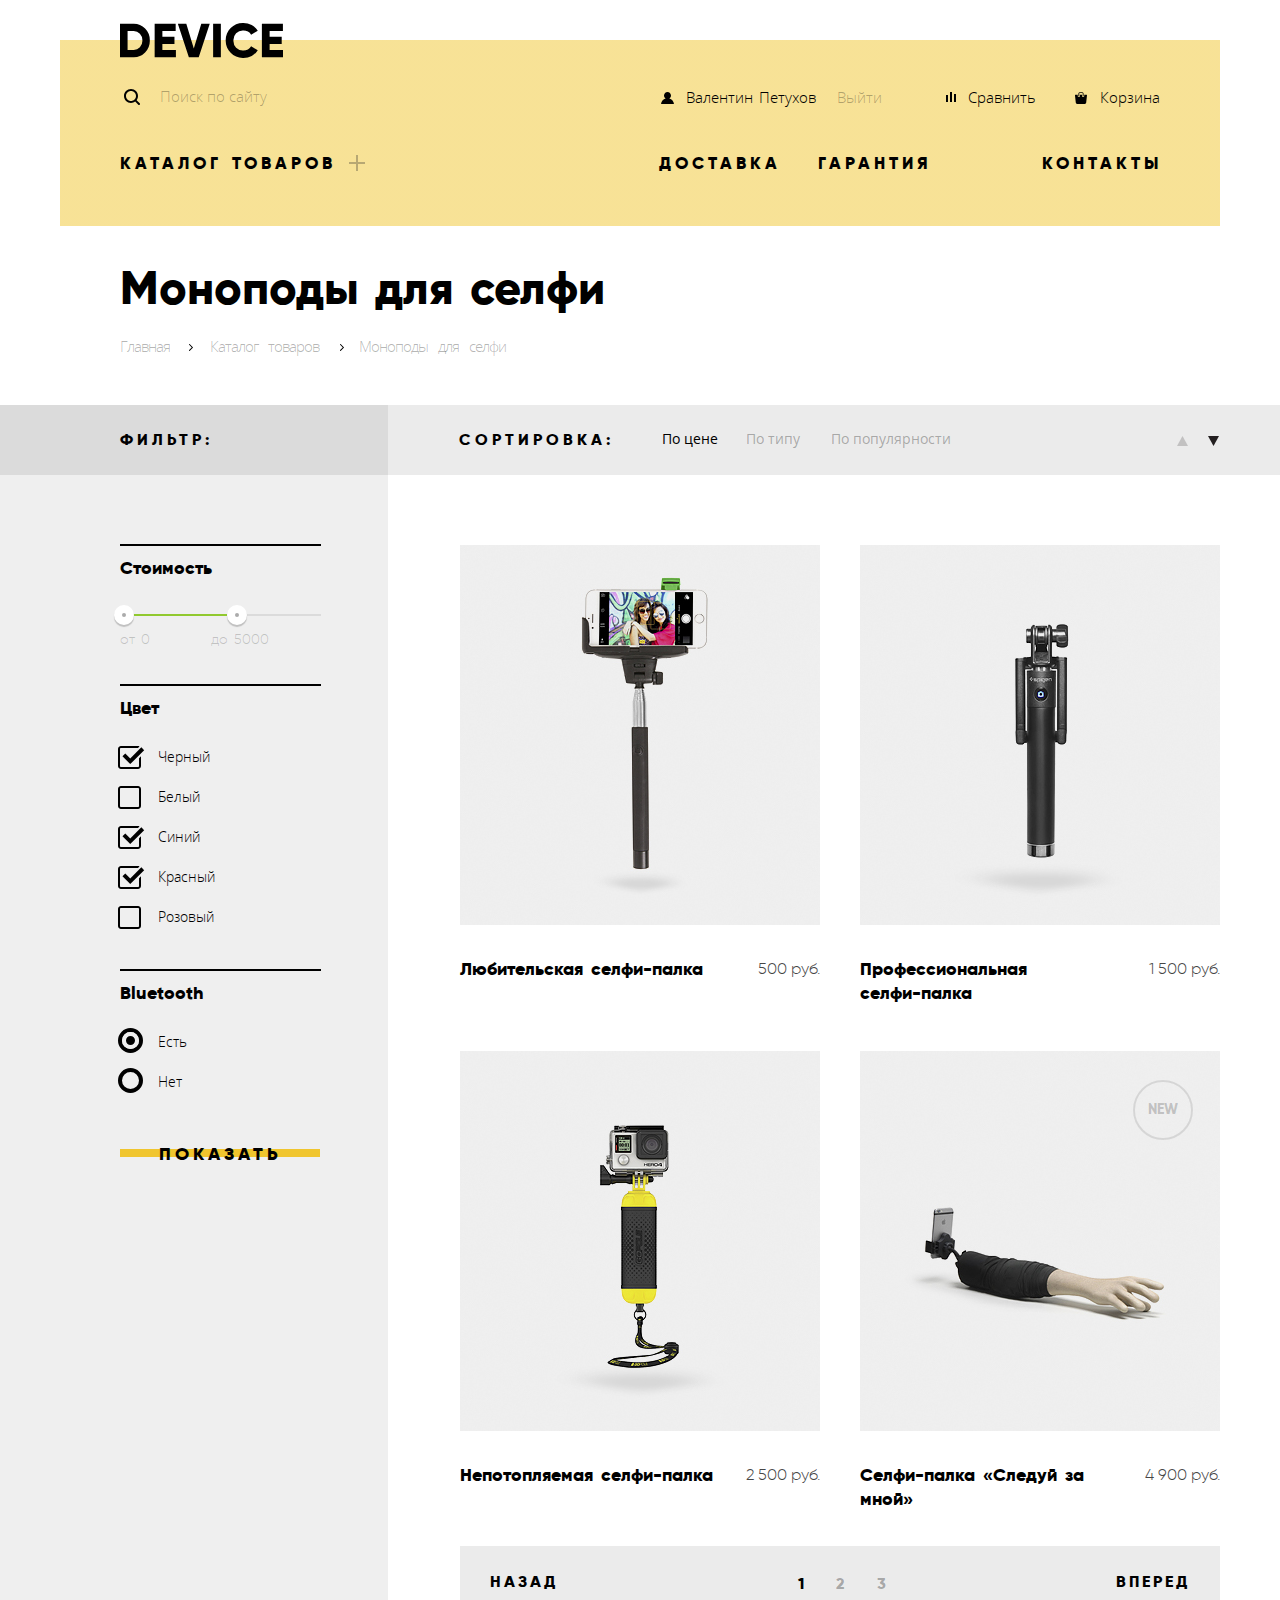
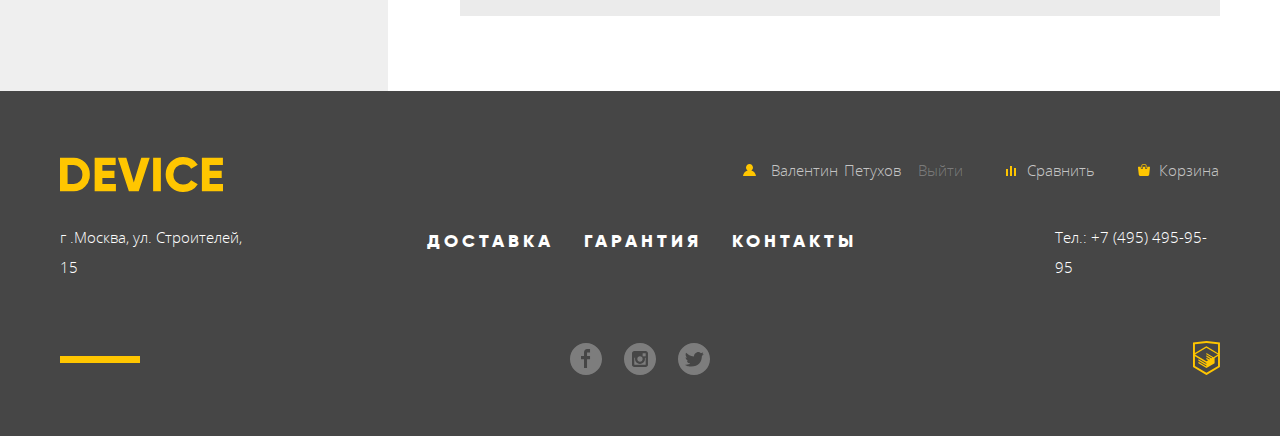
==== commit 97312b39: "Доработан и исправлены ошибки" ====
--- a/inner.html
+++ b/inner.html
@@ -26,12 +26,12 @@
                 <input class = "search-elem" type = "submit" value = "Найти" aria-label = "Кнопка найти">
               </form>
             <li class = "elem-menu">
-              <a class = "login-header" href = "login.html">
+              <a class = "link login-header" href = "login.html">
                 <svg xmlns = "http://www.w3.org/2000/svg" width = "13" height = "12" viewBox = "0 0 13 12">
                   <path id = "main-enter" d="M0.032,12h12.937c-0.163-2.643-2.074-4.837-4.671-5.543C9.306,5.846,9.985,4.75,9.985,3.485
                     C9.985,1.561,8.425,0,6.5,0S3.015,1.561,3.015,3.485c0,1.264,0.68,2.361,1.688,2.972C2.106,7.163,0.194,9.357,0.032,12z"/>
                 </svg>
-                <span>Валентин Петухов</span>
+                Валентин Петухов
               </a>
             </li>
             <li class = "elem-menu">
@@ -44,7 +44,7 @@
                   <rect y = "3" width = "1.984" height = "7"/>
                   <rect x = "4" width = "2" height = "10"/>
                 </svg>
-                <span>Сравнить</span>
+                Сравнить
               </a>
             </li>
             <li class = "elem-menu">
@@ -60,7 +60,7 @@
                       C8.577,0.773,7.761,0,6.636,0H5.557C4.367,0,3.398,0.826,3.398,1.84v2.25C3.398,4.315,3.592,4.499,3.829,4.499z"/>
                   </g>
                 </svg>
-                <span>Корзина</span>
+                Корзина
               </a>
             </li>
           </ul>
@@ -335,31 +335,31 @@
             <section class = "second-menu">
               <h2 class = visually-hidden>Дополнительное меню подвала</h2>
               <ul class = "link-second-list">
-                <li class = "second-active-elem">
-                  <a class = "second-login-active" href = "login.html">
+                <li class = "second-elem-active">
+                  <a class = "second-login" href = "login.html">
                     <svg width = "13" height = "12" viewBox = "0 0 13 12">
                       <use xlink:href = "#main-enter" xmlns = "http://www.w3.org/2000/svg" />
                     </svg>
-                    <span>Валентин Петухов</span>
+                    Валентин Петухов
                   </a>
                 </li>
                 <li class = "second-elem">
                   <a class = "second-enter-active" href = "login.html">Выйти</a>
                 </li>
                 <li class = "second-elem">
-                  <a class = "second-enter second-compare" href = "#">
+                  <a class = "second-link second-compare" href = "#">
                     <svg width = "10" height = "10" viewBox = "0 0 10 10">
                       <use xlink:href = "#main-compare" xmlns = "http://www.w3.org/2000/svg" />
                     </svg>
-                    <span>Сравнить</span>
-                  </a>
-                </li>
-                <li class = "second-elem second-cart">
-                  <a class = "second-enter second-cart" href = "#">
+                    Сравнить
+                  </a>
+                </li>
+                <li class = "second-elem">
+                  <a class = "second-link second-cart" href = "#">
                     <svg width = "12" height = "12" viewBox = "0 0 12 12">
                       <use xlink:href = "#main-cart" xmlns = "http://www.w3.org/2000/svg" />
                     </svg>
-                    <span>Корзина</span>
+                    Корзина
                   </a>
                 </li>
               </ul>
--- a/css/min-style.css
+++ b/css/min-style.css
@@ -1 +1 @@
-@font-face{font-family:"Gilroy";src:url(../fonts/gilroyextrabold.woff2) format("woff2"),url(../fonts/gilroyextrabold.woff) format("woff");font-weight:800;font-style:normal}@font-face{font-family:"Gilroy";src:url(../fonts/gilroylight.woff2) format("woff2"),url(../fonts/gilroylight.woff) format("woff");font-weight:300;font-style:normal}@font-face{font-family:"Open Sans";src:url(../fonts/opensans.woff2) format("woff2"),url(../fonts/opensans.woff) format("woff");font-weight:400;font-style:normal}@font-face{font-family:"Open Sans";src:url(../fonts/opensanslight.woff2) format("woff2"),url(../fonts/opensanslight.woff) format("woff");font-weight:300;font-style:normal}*,::before,::after{box-sizing:border-box}body{margin:0;padding:0;font-family:"Open Sans","Arial",sans-serif;font-size:15px;line-height:30px;color:#000;font-weight:300}a{text-decoration:none}img{max-width:100%}.visually-hidden:not(:focus):not(:active),input[type=checkbox].visually-hidden,input[type=radio].visually-hidden{position:absolute;width:1px;height:1px;margin:-1px;padding:0;white-space:nowrap;border:0;-webkit-clip-path:inset(100%);clip-path:inset(100%);clip:rect(0 0 0 0);overflow:hidden}.button{display:block;height:40px;font-family:"Gilroy","Arial",sans-serif;font-size:18px;line-height:24px;color:inherit;font-weight:800;letter-spacing:4px;text-align:center;text-transform:uppercase;background-color:transparent;background-image:linear-gradient(180deg,transparent 15px,#f0c52e 15px,#f0c52e 23px,transparent 23px);border:0}.button:hover{background-color:#f0c52e}.button:active{color:rgba(0,0,0,.3);background-color:#f0c52e}.button.disabled,.button:disabled{background-color:rgba(0,0,0,.5);cursor:default}.container{width:1040px;margin:0 auto}.main-container{width:1200px;margin:0 auto;padding:0 20px}.page-header{min-height:226px;background-image:linear-gradient(to bottom,transparent 40px,rgba(240,197,46,.5) 40px,rgba(240,197,46,.5))}.main-logo{width:163px;height:35px;padding-top:23px;margin-bottom:39px}.link-logo{width:163px;height:35px}.link-logo:hover{opacity:.6}.link-logo:active{opacity:.3}.list-menu,.nav-list{margin:0;padding:0;list-style:none}.list-menu{display:flex;align-items:center;margin-bottom:26px}.focus-search{position:relative}.focus-search::before{content:"";position:absolute;top:17px;left:4px;width:20px;height:20px;background-image:url(../img/icon-search.svg);background-repeat:no-repeat;background-position:0 0}.search-cite{width:355px;height:49px;padding-left:40px;font:inherit;color:inherit;background-color:transparent;border:0;border-bottom:2px solid transparent;cursor:default}.focus-search{display:flex}.search-cite:focus{width:355px;height:49px;padding-left:40px;outline:0;border-bottom:2px solid #000}.search-cite::-webkit-input-placeholder{color:rgba(0,0,0,.3)}.search-cite::-moz-placeholder{color:rgba(0,0,0,.3)}.search-cite:-ms-input-placeholder{color:rgba(0,0,0,.3)}.search-cite::-ms-input-placeholder{color:rgba(0,0,0,.3)}.search-cite::placeholder{color:rgba(0,0,0,.3)}.search-cite:hover::-webkit-input-placeholder{color:rgba(0,0,0,.6)}.search-cite:hover::-moz-placeholder{color:rgba(0,0,0,.6)}.search-cite:hover:-ms-input-placeholder{color:rgba(0,0,0,.6)}.search-cite:hover::-ms-input-placeholder{color:rgba(0,0,0,.6)}.search-cite:hover::placeholder{color:rgba(0,0,0,.6)}.search-cite::-webkit-input-placeholder{color:rgba(0,0,0,.3)}.search-cite::-moz-placeholder{color:rgba(0,0,0,.3)}.search-cite:-ms-input-placeholder{color:rgba(0,0,0,.3)}.search-cite::-ms-input-placeholder{color:rgba(0,0,0,.3)}.search-cite::placeholder{color:rgba(0,0,0,.3)}.search-cite:hover::-webkit-input-placeholder{color:rgba(0,0,0,.6)}.search-cite:hover::-moz-placeholder{color:rgba(0,0,0,.6)}.search-cite:hover:-ms-input-placeholder{color:rgba(0,0,0,.6)}.search-cite:hover::-ms-input-placeholder{color:rgba(0,0,0,.6)}.search-cite:hover::placeholder{color:rgba(0,0,0,.6)}.search-elem{padding:14px 18px 14px;color:#000;background-color:transparent;border:2px solid #000;cursor:default}.search-elem:hover{color:#fff;background-color:#000}.search-elem:active{color:rgba(255,255,255,.3);background-color:#000}.search-elem{visibility:hidden}.search-elem:hover,.search-elem:active,.search-cite:focus+.search-elem{visibility:visible}.elem-menu svg{margin-right:10px}.elem-menu:nth-child(3) svg{margin-right:7px}.elem-menu:nth-child(4) svg,.elem-menu:nth-child(5) svg{margin-right:7px}.elem-menu .login-header{margin-left:100px;word-spacing:2px}.login-header svg{margin-right:8px}.elem-menu .active-exit{margin-left:20px}.elem-menu .inner-compare{margin-left:65px}.elem-menu .enter{margin-left:100px}.elem-menu .compare{margin-left:218px}.elem-menu .cart{margin-left:40px}.link{color:inherit}.active-exit{color:rgba(0,0,0,.3)}.login-header{color:inherit}.login-header:hover,.link:hover{color:rgba(0,0,0,.6);fill-opacity:.6}.login-header:active,.link:active{color:rgba(0,0,0,.3);fill-opacity:.3}.link-menu{font-family:"Gilroy","Arial",sans-serif;font-size:17px;line-height:24px;color:inherit;font-weight:800;letter-spacing:4px;word-spacing:2px;text-transform:uppercase}.nav-list{display:flex}.nav-menu .catalog{position:relative;white-space:nowrap}.nav-menu .catalog::after{content:"";position:absolute;top:2px;right:-29px;width:16px;height:16px;background-image:url(../img/icon-plus.svg);background-repeat:no-repeat;background-position:0 0;opacity:.3}.nav-menu .delivery{margin-left:323px}.nav-menu .Guarantee{margin-left:37px}.nav-menu .menu-contacts{margin-left:110px}.link-menu:hover{color:rgba(0,0,0,.6)}.link-menu:active{color:rgba(0,0,0,.3)}.nav-list .submenu{display:none;position:absolute;width:1160px;min-height:129px;margin-left:-60px;padding-bottom:3px;list-style:none;background-color:#f7e296;z-index:2}.nav-list>li:hover .submenu{display:block}.submenu-grid>li{display:inline-block;margin-top:30px;margin-bottom:39px;margin-right:-4px;margin-right:45px;margin-left:20px;vertical-align:top}.submenu-grid>li a{color:#000}.submenu-grid>li a:hover{color:rgba(0,0,0,.6)}.submenu-grid>li a:active{color:rgba(0,0,0,.3)}.submenu ul{margin:0;padding:0;list-style:none}.slider{position:relative;margin-bottom:74px;background-image:linear-gradient(to bottom,rgba(240,197,46,.5) 113px,transparent 113px)}.grid-slider{display:flex;min-height:520px}.slide-elem img{margin-left:91px;margin-right:100px}.slide-elem:nth-child(2) img{margin-top:13px;margin-left:116px;margin-right:114px}.slide-elem:nth-child(3) img{margin-top:66px;margin-left:32px;margin-right:17px}.slide-info{width:520px;padding-top:81px;padding-left:25px}.slider-title{display:block;position:relative;width:400px;margin:0;padding:0;margin-bottom:19px;font-family:"Gilroy","Arial",sans-serif;letter-spacing:1px;word-spacing:-3px;font-size:47px;line-height:56px;font-weight:800;z-index:1}.slide-elem:nth-of-type(3) .slider-title{width:513px}.slider-title::before{content:"";position:absolute;top:-42px;width:100px;height:7px;border-top:7px solid #fff}.slider-title::after{content:"01";position:absolute;top:-92px;right:-112px;min-width:166px;min-height:131px;font-family:"Gilroy","Arial",sans-serif;font-size:180px;line-height:180px;color:#fff;z-index:-1}.slide-elem:nth-child(2) .slider-title::after{content:"02";right:-111px}.slide-elem:nth-child(3) .slider-title::after{content:"03";right:2px}.slider-text{width:480px;margin:0;padding:0;margin-bottom:44px;word-spacing:1px;color:#464646}.slide-elem:nth-of-type(2) .slider-text{padding-right:40px}.slide-elem:nth-of-type(3) .slider-text{padding-right:20px}.btn-slider{width:220px;margin-bottom:48px;padding-top:7px;padding-left:3px}.text-table{border-collapse:collapse}.text-table td{padding-bottom:7px}.text-table td:nth-child(1){width:160px}.text-table td:nth-child(2){width:140px}.text-table td:nth-child(3){width:160px}.text-value td{font-family:"Gilroy","Arial",sans-serif;font-size:36px;line-height:48px;font-weight:300}.text-product td{font-size:13px;line-height:20px}.control-sliders{display:flex;position:absolute;top:110%;right:25%;margin-top:-243px;margin-right:-207px}.control-sliders label{position:relative;width:12px;height:12px;margin-right:20px;font-size:0;background-color:transparent;border:1px solid #000;border-radius:50%}.control-sliders label:nth-child(3n){margin-right:0}.slide-list{margin:0;padding:0;list-style:none}.slide-elem{display:none}#control-1:checked~.slide-list .slide-elem:nth-child(1),#control-2:checked~.slide-list .slide-elem:nth-child(2),#control-3:checked~.slide-list .slide-elem:nth-child(3){display:block}#control-1:checked~.control-sliders .slider-controls-item--1::before,#control-2:checked~.control-sliders .slider-controls-item--2::before,#control-3:checked~.control-sliders .slider-controls-item--3::before{content:"";position:absolute;top:3px;left:3px;width:4px;height:4px;border:1px solid #000;border-radius:50%;z-index:1}#control-1:focus:checked~.control-sliders .slider-controls-item--1,#control-2:focus:checked~.control-sliders .slider-controls-item--2,#control-3:focus:checked~.control-sliders .slider-controls-item--3{outline:1px dashed rgba(0,0,0,.5)}.gadgets{margin-bottom:50px}.list-gadgets{display:flex;flex-wrap:wrap;margin:0;padding:0;list-style:none}.gadget-elem{width:160px;min-height:242px;margin-right:40px;margin-bottom:30px}.gadget-elem:nth-child(6n){margin-right:0}.gadget-elem a{display:flex;position:relative;background-image:linear-gradient(to bottom,rgba(240,197,46,.5) 160px,transparent 160px)}.gadget-elem span{margin:0;padding:0;padding-top:194px;font-family:"Gilroy","Arial",sans-serif;font-size:18px;line-height:24px;font-weight:800;color:#000}.gadget-elem:nth-child(2) span{width:100px}.gadget-elem a:hover{background-image:linear-gradient(to bottom,rgba(240,197,46) 160px,transparent 160px)}.gadget-elem a:active>span,.gadget-elem a:active::before{opacity:.3}.gadget-elem a::before{content:"";position:absolute;top:52px;left:31px;width:97px;height:55px;background-image:url(../img/popular-1.svg);background-repeat:no-repeat;background-position:0 0}.gadget-elem:nth-child(2) a::before{top:41px;left:38px;width:86px;height:117px;background-image:url(../img/popular-2.svg)}.gadget-elem:nth-child(3) a::before{top:38px;left:49px;width:71px;height:87px;background-image:url(../img/popular-3.svg)}.gadget-elem:nth-child(4) a::before{top:50px;left:29px;width:107px;height:65px;background-image:url(../img/popular-4.svg)}.gadget-elem:nth-child(5) a::before{top:32px;left:56px;width:56px;height:98px;background-image:url(../img/popular-5.svg)}.gadget-elem:nth-child(6) a::before{top:49px;left:13px;width:132px;height:69px;background-image:url(../img/popular-6.svg)}.second-slider{min-height:388px;margin-bottom:94px;background-image:linear-gradient(180deg,transparent,transparent 100px,#e5e5e5 100px,#e5e5e5 388px)}.content-services{display:flex}.list-second-slide{margin:0;padding:0;list-style:none}.title-second-slide{position:relative;margin:0;padding:0;margin-bottom:30px;font-family:"Gilroy","Arial",sans-serif;font-size:47px;line-height:48px;font-weight:800;letter-spacing:1px}.elem-second-slide p{width:460px;margin:0;padding:0;margin-bottom:40px;word-spacing:1px}.elem-second-slide:nth-child(2) p{width:464px}.elem-second-slide:nth-child(3) p{width:434px}.elem-second-slide .title-second-slide::after{content:"";position:absolute;top:11px;right:-234px;width:136px;height:164px;background-image:url(../img/service-delivery.svg);background-repeat:no-repeat;background-position:0 0}.elem-second-slide:nth-of-type(2) .title-second-slide::after{top:-13px;right:-250px;width:171px;height:195px;background-image:url(../img/service-warranty.svg)}.elem-second-slide:nth-of-type(3) .title-second-slide::after{top:-14px;right:-255px;width:156px;height:188px;background-image:url(../img/service-credit.svg)}.elem-second-slide{display:none;padding-top:74px}#delivery:checked~.list-second-slide .elem-second-slide:nth-child(1),#warranty:checked~.list-second-slide .elem-second-slide:nth-child(2),#сredit:checked~.list-second-slide .elem-second-slide:nth-child(3){display:block}.buttons-container{display:flex;flex-direction:column;min-height:319px;padding-top:80px;margin-right:116px;margin-bottom:69px;border-right:7px solid #000}.buttons-container .button{width:160px;margin-right:118px;margin-bottom:25px;padding-top:8px;padding-left:5px;text-align:center}.buttons-container .button:hover,.buttons-container .button:active{color:#000;background-color:#f0c52e}#delivery:checked~.buttons-container label[for=delivery],#warranty:checked~.buttons-container label[for=warranty],#сredit:checked~.buttons-container label[for=сredit]{margin-right:0;padding-left:20px;padding-right:258px;color:#f7e184;text-align:center;background-image:none;background-color:#000}#warranty:checked~.buttons-container label[for=warranty]{padding-left:24px;padding-right:254px}#сredit:checked~.buttons-container label[for=сredit]{padding-left:36px;padding-right:242px}#delivery:focus:checked~.buttons-container label[for=delivery],#warranty:focus:checked~.buttons-container label[for=warranty],#сredit:focus:checked~.buttons-container label[for=сredit]{outline:3px solid rgba(255,255,0,.5)}.company{margin-bottom:94px}.list-company{display:flex;flex-wrap:wrap;margin:0;padding:0;list-style:none}.company-elem{width:260px;min-height:100px;margin-right:40px}.company-elem:nth-child(4n){margin-right:0}.company-elem a{position:relative}.company-elem a:hover::before{content:"";position:absolute;width:260px;height:100px;background-image:url(../img/logo-dj.png);background-repeat:no-repeat;background-position:0 0}.company-elem:nth-child(2) a:hover::before{background-image:url(../img/logo-spgadgets.png)}.company-elem:nth-child(3) a:hover::before{background-image:url(../img/logo-gopro.png)}.company-elem:nth-child(4) a:hover::before{background-image:url(../img/logo-vive.png)}.company-elem a{opacity:.2}.company-elem a:hover{opacity:1}.contacts,.about-us{width:560px;padding-top:42px}.grid-contacts{display:flex;justify-content:space-between;margin-bottom:81px}.title-contacts{position:relative;margin:0;padding:0;margin-bottom:44px;font-family:"Gilroy","Arial",sans-serif;font-size:47px;line-height:48px;font-weight:800}.title-contacts::before{content:"";position:absolute;top:-53px;width:80px;height:7px;border-top:7px solid #000}.about-us .text-contacts{width:470px;margin:0;padding:0;margin-bottom:66px;word-spacing:-1px}.about-us .text-contacts:nth-child(2){width:450px;margin-bottom:30px;word-spacing:1px}.list-contacts{margin:0;padding:0;margin-bottom:55px;padding-left:37px;font-family:"Gilroy","Arial",sans-serif;font-size:16px;line-height:40px;font-weight:800;list-style:none}.elem-contacts{position:relative}.elem-contacts::before{content:"";position:absolute;top:16px;left:-35px;width:8px;height:8px;border-radius:50%;border:2px solid #e5e5e5}.btn-contacts,.btn-about-us{width:260px;padding-top:8px;padding-left:5px}.contacts .text-contacts{margin-bottom:39px}.map{margin:0;padding:0;margin-bottom:69px}.map-image{vertical-align:bottom}.title-show{margin:0;padding:0;margin-top:38px;margin-bottom:19px;font-family:"Gilroy","Arial",sans-serif;font-size:47px;line-height:48px;font-weight:800;word-spacing:4px}.filter-catalog-grid{display:flex;justify-content:space-between}.list-show{display:flex;margin:0;padding:0;margin-bottom:44px;list-style:none}.elem-show{margin-right:40px;letter-spacing:-1px;word-spacing:7px}.pictures-arrows{position:relative}.pictures-arrows::after{content:"";position:absolute;top:13px;left:69px;width:6px;height:9px;background-image:url(../img/nav-arrow.svg);background-repeat:no-repeat;background-position:0 0}.pictures-arrows:nth-child(2)::after{left:130px}.link-active-show{color:rgba(0,0,0,.3)}.link-show{color:rgba(0,0,0,.3)}.link-show:hover{color:rgba(0,0,0,.6)}.link-show:active{color:rgba(0,0,0,.1)}.list-catalog{display:flex;flex-wrap:wrap;justify-content:space-between;width:760px;margin:0;padding:0;margin-top:70px;list-style:none}.list-catalog .catalog-elem{position:relative;width:360px;min-height:495px;margin-bottom:11px}.catalog-elem .check{visibility:hidden;position:absolute;top:29px;right:27px;width:60px;height:60px;padding-top:16px;font-family:"Gilroy","Arial",sans-serif;font-size:14px;line-height:24px;font-weight:800;text-transform:uppercase;text-align:center;color:rgba(0,0,0,.2);border:2px solid rgba(0,0,0,.1);border-radius:50%}.catalog-elem:nth-child(4) .check{visibility:visible}.list-catalog .catalog-elem:nth-last-child(1),.list-catalog .catalog-elem:nth-last-child(2){margin-bottom:0}.catalog-elem img{margin-bottom:23px}.product-card{position:absolute;top:0;width:360px;min-height:379px;padding-top:169px;text-align:center;background-color:transparent;opacity:0;cursor:pointer;z-index:1}.product-card:hover{background-color:rgba(238,238,238,.7);opacity:1}.btn-product-card{width:200px;padding-top:7px;margin-left:80px;margin-bottom:9px}.product-card .compare-product-card{font-family:"Open Sans","Arial",sans-serif;font-size:13px;line-height:36px;color:rgba(0,0,0,.5);font-weight:300}.product-card .compare-product-card:hover{color:#000}.product-card .compare-product-card:active{color:rgba(0,0,0,.2)}.card{display:flex;justify-content:space-between}.title-card{display:flex;flex-wrap:wrap}.text-card{display:flex;flex-wrap:wrap;justify-content:flex-end;width:78px}.main-catalog a{font-family:"Gilroy","Arial",sans-serif;font-size:18px;line-height:24px;color:inherit;font-weight:800;word-spacing:3px}.catalog-elem h3{margin:0;padding:0}.catalog-elem:nth-child(2) h3{width:180px}.catalog-elem:nth-child(4) h3{width:230px}.main-catalog span{font-family:"Gilroy","Arial",sans-serif;font-size:16px;line-height:24px;color:#464646;font-weight:300}.pagination{margin-bottom:75px;background-color:rgba(0,0,0,.08)}.list-pagination{display:flex;justify-content:space-between;min-height:70px;margin:0;padding:0;padding-top:20px;list-style:none}.number-submenu{display:flex;margin:0;padding:0;padding-top:2px;padding-left:10px;list-style:none}.number-submenu li{margin-right:32px}.number-submenu li:last-child{margin-right:0}.pagination-elem a{font-family:"Gilroy","Arial",sans-serif;font-size:16px;line-height:24px;color:rgba(0,0,0,.3);font-weight:800;text-transform:uppercase}.pagination-elem a:hover{color:rgba(0,0,0,.6)}.pagination-elem a:active{color:#000}.current-active a,.current-active a:hover,.current-active a:active{font-family:"Gilroy","Arial",sans-serif;font-size:16px;line-height:24px;color:#000;font-weight:800}.list-pagination .pagination-back,.list-pagination .pagination-forward{width:126px;padding:25px 30px 25px 30px;font-family:"Gilroy","Arial",sans-serif;font-size:16px;line-height:24px;color:#000;font-weight:800;text-align:center;letter-spacing:3px}.list-pagination .pagination-back:hover,.list-pagination .pagination-forward:hover{color:#000;background-color:#d9d9d9}.list-pagination .pagination-back:active,.list-pagination .pagination-forward:active{color:rgba(0,0,0,.3);background-color:#d9d9d9}.filter-sort-grid{display:flex}.filter-sort-catalog{background-image:linear-gradient(to right,#dbdbdb ,#dbdbdb 25%,#ebebeb 25%,#ebebeb)}.filter-sort-grid .sort-container:first-child{width:328px;min-height:70px;padding-top:23px;padding-left:60px;background-color:#dbdbdb}.filter-sort-grid .sort-container:nth-child(2){display:flex;width:832px;min-height:70px}.title-sort,.title-filter{margin:0;padding:0;font-family:"Gilroy","Arial",sans-serif;font-size:16px;line-height:24px;color:inherit;font-weight:800;letter-spacing:4px;text-transform:uppercase}.arrows,.sort-list{display:flex;flex-wrap:wrap;margin:0;padding:0;padding-top:1px;list-style:none}.sort-list{align-self:flex-start;width:300px;padding-top:18px}.sort-elem a,.sort-activ a{color:rgba(0,0,0,.3);font-size:14px;line-height:18px;font-weight:400}.sort-elem a:hover{color:rgba(0,0,0,.6)}.sort-elem a:active{color:#000}.sort-activ a,.sort-activ a:hover,.sort-activ a:active{color:#000}.sort-elem a{margin-right:28px}.sort-elem:nth-child(2n) a{margin-right:31px}.sort-elem:nth-child(3n) a{margin-right:0}.title-sort{padding-top:23px;margin-left:71px;margin-right:48px}.arrows{flex-wrap:wrap;width:43px;margin-left:auto;padding-top:20px}.arrows-elem{margin-right:20px}.arrows-elem:nth-child(2n){margin-right:0}.arrows-elem.arrows-up a,.arrows-elem.arrows-down a{position:relative;padding-right:11px}.arrows-elem span{font-size:0}.arrows-up a::before{content:"";position:absolute;top:6px;left:0;width:12px;height:11px;background-image:url(../img/icon-up-arrow.svg);background-repeat:no-repeat;background-position:0 0}.arrows-down a::before{content:"";position:absolute;top:6px;left:0;width:12px;height:11px;background-image:url(../img/icon-down-arrow.svg);background-repeat:no-repeat;background-position:0 0}.arrows-up a::before{opacity:.2}.arrows-up a:hover::before{opacity:.4}.arrows-down a::before,.arrows-up a:active::before{opacity:1}.min-price,.max-price{background-color:transparent;border:0}.price-controls{display:flex}.price-controls .price{margin-right:12px}.price{width:60px;height:25px}.price:focus{outline:1px dashed rgba(0,0,0,.5)}.price-controls input[type=text]::-webkit-input-placeholder{font-family:"Gilroy","Arial",sans-serif;font-size:14px;line-height:24px;color:rgba(0,0,0,.2);font-weight:300}.price-controls input[type=text]::-moz-placeholder{font-family:"Gilroy","Arial",sans-serif;font-size:14px;line-height:24px;color:rgba(0,0,0,.2);font-weight:300}.price-controls input[type=text]:-ms-input-placeholder{font-family:"Gilroy","Arial",sans-serif;font-size:14px;line-height:24px;color:rgba(0,0,0,.2);font-weight:300}.price-controls input[type=text]::-ms-input-placeholder{font-family:"Gilroy","Arial",sans-serif;font-size:14px;line-height:24px;color:rgba(0,0,0,.2);font-weight:300}.price-controls input[type=text]::placeholder{font-family:"Gilroy","Arial",sans-serif;font-size:14px;line-height:24px;color:rgba(0,0,0,.2);font-weight:300}.price-controls label{font-family:"Gilroy","Arial",sans-serif;font-size:14px;line-height:24px;color:rgba(0,0,0,.2);font-weight:300}.range-controls{position:relative;margin-top:34px;margin-bottom:10px}.range-controls .scale{height:2px;background-color:#dbdbdb}.range-controls .bar{width:53%;height:2px;background-color:#91c92f}.toggle{position:absolute;top:-9px;width:20px;height:20px;background-color:#ababab;border:8px solid #fff;border-radius:50%;box-shadow:0 2px 1px 0 rgba(0,1,1,.2);cursor:pointer}.min-toggle{left:-3%}.max-toggle{left:53%}.toggle:hover{width:22px;height:22px;box-shadow:0 3px 1px 0 rgba(0,1,1,.2)}.filter-catalog-background{background-image:linear-gradient(to right,#efefef ,#efefef 25%,transparent 25%,transparent)}.filter{width:328px;padding-left:60px;background-color:#efefef}.filter fieldset{width:201px;margin:0;padding:0;margin-top:69px;border:0}.filter fieldset:nth-child(2){margin-top:33px}.filter fieldset:nth-child(3){margin-top:32px}.filter legend{display:block;width:100%;padding-top:10px;font-family:"Gilroy","Arial",sans-serif;font-size:18px;line-height:24px;color:inherit;font-weight:800;border-top:2px solid #000}.filter ul{margin:0;padding:0;margin-top:17px;padding-left:38px;font-size:14px;line-height:40px;list-style:none}.filter-input-checkbox:checked+label{position:relative}.filter-input-checkbox:checked+label::before{content:"";position:absolute;width:27px;height:23px;background-image:url(../img/icon-checkbox-on.svg);background-repeat:no-repeat;background-position:0 0}.filter-input-checkbox+label{position:relative}.filter-input-checkbox+label::before{content:"";position:absolute;top:-1px;left:-40px;width:23px;height:23px;background-image:url(../img/icon-checkbox-off.svg);background-repeat:no-repeat;background-position:0 0}.filter-input-radio+label{position:relative}.filter-input-radio+label::before{content:"";position:absolute;top:-4px;left:-40px;width:25px;height:25px;border:4px solid #000;border-radius:50%}.filter-input-radio:checked+label{position:relative}.filter-input-radio:checked+label::after{content:"";position:absolute;top:0;left:-36px;width:17px;height:17px;background-color:#000;border:4px solid #efefef;border-radius:50%}.filter-input-radio:checked+label:hover::after,.filter-input-radio+label:hover::before,.filter-input-checkbox+label:hover::before{opacity:.6}.filter-input-radio:disabled+label::after,.filter-input-radio:disabled+label::before,.filter-input-checkbox:disabled+label::before{opacity:.25}.filter-input:disabled+label{color:rgba(0,0,0,.25)}.filter-button{width:200px;margin-top:32px}.filter-input-radio:focus:checked~label::before{outline:1px dashed rgba(0,0,0,.5)}.filter-input-checkbox:focus~label::before,.filter-input-checkbox:focus:checked~label::before{padding-right:100px;outline:1px dashed rgba(0,0,0,.5)}.page-footer{padding-top:64px;min-height:323px;background-color:#464646}.grid-footer{display:flex;flex-direction:column}.elem-container{display:flex;justify-content:space-between;margin-bottom:30px}.elem-container:nth-child(2){margin-bottom:59px}.elem-container:nth-child(3){padding-left:510px}.logo-device use{fill:#ffc600}.logo-device{width:163px;height:35px;margin-top:2px}.logo-device:hover{fill-opacity:.6}.logo-device:active{fill-opacity:.3}.elem-container .address{width:203px;margin:0;padding:0;color:#fff;white-space:pre-wrap}.elem-container .telefon-elem{width:165px;color:#fff;white-space:pre-wrap}.second-list{display:flex;flex-wrap:wrap;position:relative;width:340px}.link-second-list{display:flex;flex-wrap:wrap;position:relative;width:477px}.second-active-elem svg{margin-right:7px}.second-elem:nth-child(3n) a{margin-right:0}.second-elem .second-enter{margin-left:15px}.second-elem .second-compare{margin-left:43px}.second-elem .second-cart{margin-left:40px}.second-elem svg{margin-right:10px}.second-elem:nth-child(2n) svg{margin-right:7px}.second-elem:nth-child(3n) svg,.second-elem:nth-child(4n) svg{margin-right:7px}.second-enter-active{margin-left:21px}.second-login-active{color:rgba(255,255,255,.7);word-spacing:2px}.second-enter{color:rgba(255,255,255,.7);fill:#ffc600}.second-login-active{fill:#ffc600}.second-login-active:hover,.second-enter:hover{color:#fff;fill-opacity:.6}.second-login-active:active,.second-enter:active{color:rgba(255,255,255,.3);fill-opacity:.3}.second-enter-active{color:rgba(255,255,255,.3)}.link-second-list,.second-list,.social-list,.list-footer{margin:0;padding:0;list-style:none}.elem-footer a{font-family:"Gilroy","Arial",sans-serif;font-size:18px;line-height:24px;color:#fff;font-weight:800;letter-spacing:4px;text-transform:uppercase}.elem-footer a:hover{color:rgba(255,255,255,.6)}.elem-footer a:active{color:rgba(255,255,255,.3)}.list-footer{display:flex;flex-wrap:wrap;width:473px;padding-top:4px;padding-left:4px}.elem-footer{margin-right:30px}.elem-footer:nth-child(3n){margin-right:0}.social-list{display:flex;flex-wrap:wrap;position:relative;width:140px;padding-top:2px}.social-list::before{content:"";position:absolute;top:15px;left:-510px;width:80px;height:7px;border-top:7px solid #ffc600}.social-elem{margin-right:22px;margin-bottom:22px}.social-elem:nth-child(3n){margin-right:0}.social-facebook,.social-instagram,.social-twitter{fill:#fff;opacity:.3}.social-facebook:hover,.social-instagram:hover,.social-twitter:hover{opacity:.6}.social-facebook:active,.social-instagram:active,.social-twitter:active{opacity:.1}.logo-htmlacademy{height:34px;fill:#ffc600}.logo-htmlacademy:hover{fill:rgba(255,198,0,.6)}.logo-htmlacademy:active{fill:rgba(255,198,0,.3)}@-webkit-keyframes bounce{0%{-webkit-transform:translateY(-2000px);transform:translateY(-2000px)}70%{-webkit-transform:translateY(30px);transform:translateY(30px)}90%{-webkit-transform:translateY(-10px);transform:translateY(-10px)}to{-webkit-transform:translateY(0);transform:translateY(0)}}@keyframes bounce{0%{-webkit-transform:translateY(-2000px);transform:translateY(-2000px)}70%{-webkit-transform:translateY(30px);transform:translateY(30px)}90%{-webkit-transform:translateY(-10px);transform:translateY(-10px)}to{-webkit-transform:translateY(0);transform:translateY(0)}}@-webkit-keyframes shake{0%,to{-webkit-transform:translateX(0);transform:translateX(0)}10%,30%,50%,70%,90%{-webkit-transform:translateX(-10px);transform:translateX(-10px)}20%,40%,60%,80%{-webkit-transform:translateX(10px);transform:translateX(10px)}}@keyframes shake{0%,to{-webkit-transform:translateX(0);transform:translateX(0)}10%,30%,50%,70%,90%{-webkit-transform:translateX(-10px);transform:translateX(-10px)}20%,40%,60%,80%{-webkit-transform:translateX(10px);transform:translateX(10px)}}.modal{display:none;position:fixed;background-color:#fff;box-shadow:0 10px 100px 20px rgba(0,0,0,.2);z-index:20}.modal-show{display:block;-webkit-animation:bounce .6s;animation:bounce .6s}.modal-error{-webkit-animation:shake .6s;animation:shake .6s}.modal-login{top:50%;left:50%;width:960px;min-height:533px;margin-top:-280px;margin-left:-480px;padding:93px 100px 78px}.modal-login form{display:flex;flex-wrap:wrap}.modal-login p{display:flex;flex-direction:column;margin:0;padding:0}.modal-login label{margin-bottom:5px;font-family:"Gilroy","Arial",sans-serif;font-size:18px;line-height:24px;font-weight:800}.modal-login input[type=text],.modal-login input[type=email]{width:360px;height:50px;margin-bottom:37px;padding-left:19px;font:inherit;color:inherit;background-color:rgba(229,229,229,.5);border:3px solid transparent}.modal-login input[type=text]{margin-right:40px}.modal-form-textarea textarea{width:760px;min-height:156px;margin-bottom:41px;padding-top:11px;padding-left:19px;font:inherit;color:inherit;background-color:rgba(229,229,229,.5);border:3px solid transparent}.modal-login input::-webkit-input-placeholder,.modal-form-textarea textarea::-webkit-input-placeholder{font-size:14px;line-height:18px;color:rgba(70,70,70,.4)}.modal-login input::-moz-placeholder,.modal-form-textarea textarea::-moz-placeholder{font-size:14px;line-height:18px;color:rgba(70,70,70,.4)}.modal-login input:-ms-input-placeholder,.modal-form-textarea textarea:-ms-input-placeholder{font-size:14px;line-height:18px;color:rgba(70,70,70,.4)}.modal-login input::-ms-input-placeholder,.modal-form-textarea textarea::-ms-input-placeholder{font-size:14px;line-height:18px;color:rgba(70,70,70,.4)}.modal-login input::placeholder,.modal-form-textarea textarea::placeholder{font-size:14px;line-height:18px;color:rgba(70,70,70,.4)}.modal-login input[type=text]:hover,.modal-login input[type=email]:hover,.modal-form-textarea textarea:hover{background-color:rgba(230,230,230,.8)}.modal-login input[type=text]:focus,.modal-login input[type=email]:focus,.modal-form-textarea textarea:focus{background-color:rgba(255,255,255,.5);border:3px solid #f7e296}.modal-login input::-moz-placeholder{line-height:42px}.btn-size{width:200px}.close-modal{position:absolute;top:22px;right:22px;width:55px;height:55px;font-size:0;background-image:url(../img/modal-close.svg);background-repeat:no-repeat;background-position:0 0;background-color:transparent;border:0;opacity:.5;cursor:pointer;z-index:21}.close-modal:hover{opacity:1}.close-modal:active{opacity:.3}.modal-map{top:50%;left:50%;width:960px;height:559px;margin-top:-280px;margin-left:-480px;background-color:#e9e9e9}.modal-map iframe{position:relative;border:0;z-index:2}.modal-map img{position:absolute;top:0;left:0;z-index:1}
+@font-face{font-family:"Gilroy";src:url(../fonts/gilroyextrabold.woff2) format("woff2"),url(../fonts/gilroyextrabold.woff) format("woff");font-weight:800;font-style:normal}@font-face{font-family:"Gilroy";src:url(../fonts/gilroylight.woff2) format("woff2"),url(../fonts/gilroylight.woff) format("woff");font-weight:300;font-style:normal}@font-face{font-family:"Open Sans";src:url(../fonts/opensans.woff2) format("woff2"),url(../fonts/opensans.woff) format("woff");font-weight:400;font-style:normal}@font-face{font-family:"Open Sans";src:url(../fonts/opensanslight.woff2) format("woff2"),url(../fonts/opensanslight.woff) format("woff");font-weight:300;font-style:normal}*,::before,::after{box-sizing:border-box}body{margin:0;padding:0;font-family:"Open Sans","Arial",sans-serif;font-size:15px;line-height:30px;color:#000;font-weight:300}a{text-decoration:none}img{max-width:100%}.visually-hidden:not(:focus):not(:active),input[type=checkbox].visually-hidden,input[type=radio].visually-hidden{position:absolute;width:1px;height:1px;margin:-1px;padding:0;white-space:nowrap;border:0;-webkit-clip-path:inset(100%);clip-path:inset(100%);clip:rect(0 0 0 0);overflow:hidden}.button{display:block;height:40px;font-family:"Gilroy","Arial",sans-serif;font-size:18px;line-height:24px;color:inherit;font-weight:800;letter-spacing:4px;text-align:center;text-transform:uppercase;background-color:transparent;background-image:linear-gradient(180deg,transparent 15px,#f0c52e 15px,#f0c52e 23px,transparent 23px);border:0}.button:hover{background-color:#f0c52e}.button:active{color:rgba(0,0,0,.3);background-color:#f0c52e}.button.disabled,.button:disabled{background-color:rgba(0,0,0,.5);cursor:default}.container{width:1040px;margin:0 auto}.main-container{width:1200px;margin:0 auto;padding:0 20px}.page-header{min-height:226px;background-image:linear-gradient(to bottom,transparent 40px,rgba(240,197,46,.5) 40px,rgba(240,197,46,.5))}.main-logo{width:163px;height:35px;padding-top:23px;margin-bottom:37px}.link-logo{width:163px;height:35px}.link-logo:hover{fill-opacity:.6}.link-logo svg:active,.link-logo path:active{fill-opacity:.3}.list-menu,.nav-list{margin:0;padding:0;list-style:none}.list-menu{display:flex;align-items:center;margin-bottom:26px}.focus-search{position:relative}.focus-search::before{content:"";position:absolute;top:17px;left:4px;width:20px;height:20px;background-image:url(../img/icon-search.svg);background-repeat:no-repeat;background-position:0 0}.search-cite{width:170px;height:50px;margin-right:185px;padding-left:40px;font:inherit;color:inherit;background-color:transparent;border:0;border-bottom:2px solid transparent;cursor:default}.focus-search{display:flex}.search-cite:focus{width:355px;height:50px;padding-left:40px;margin-right:0;outline:0;border-bottom:2px solid #000}.search-cite::-webkit-input-placeholder{color:rgba(0,0,0,.3)}.search-cite::-moz-placeholder{color:rgba(0,0,0,.3)}.search-cite:-ms-input-placeholder{color:rgba(0,0,0,.3)}.search-cite::-ms-input-placeholder{color:rgba(0,0,0,.3)}.search-cite::placeholder{color:rgba(0,0,0,.3)}.search-cite:hover::-webkit-input-placeholder{color:rgba(0,0,0,.6)}.search-cite:hover::-moz-placeholder{color:rgba(0,0,0,.6)}.search-cite:hover:-ms-input-placeholder{color:rgba(0,0,0,.6)}.search-cite:hover::-ms-input-placeholder{color:rgba(0,0,0,.6)}.search-cite:hover::placeholder{color:rgba(0,0,0,.6)}.search-cite::-webkit-input-placeholder{color:rgba(0,0,0,.3)}.search-cite::-moz-placeholder{color:rgba(0,0,0,.3)}.search-cite:-ms-input-placeholder{color:rgba(0,0,0,.3)}.search-cite::-ms-input-placeholder{color:rgba(0,0,0,.3)}.search-cite::placeholder{color:rgba(0,0,0,.3)}.search-cite:hover::-webkit-input-placeholder{color:rgba(0,0,0,.6)}.search-cite:hover::-moz-placeholder{color:rgba(0,0,0,.6)}.search-cite:hover:-ms-input-placeholder{color:rgba(0,0,0,.6)}.search-cite:hover::-ms-input-placeholder{color:rgba(0,0,0,.6)}.search-cite:hover::placeholder{color:rgba(0,0,0,.6)}.search-elem{padding:14px 18px 14px;color:#000;background-color:transparent;border:2px solid #000;cursor:default}.search-elem:hover{color:#fff;background-color:#000}.search-elem:active{color:rgba(255,255,255,.3);background-color:#000}.search-elem{visibility:hidden}.search-elem:hover,.search-elem:active,.search-cite:focus+.search-elem{visibility:visible}.elem-menu svg{position:absolute;top:5px;left:0;z-index:-1}.elem-menu:nth-child(3) svg{left:5px}.elem-menu:nth-child(4) svg{left:3px}.elem-menu .login-header{margin-left:100px;word-spacing:2px}.elem-menu .active-exit{margin-left:21px}.elem-menu .inner-compare{margin-left:61px}.elem-menu .enter{margin-left:100px}.elem-menu .compare{margin-left:214px}.elem-menu .cart{margin-left:39px}.link{position:relative;padding-left:25px;color:inherit;z-index:2}.active-exit{color:rgba(0,0,0,.3)}.login-header{color:inherit}.login-header:hover,.link:hover{color:rgba(0,0,0,.6);fill-opacity:.6}.login-header:active,.link:active{color:rgba(0,0,0,.3);fill-opacity:.3}.link-menu{font-family:"Gilroy","Arial",sans-serif;font-size:17px;line-height:24px;color:inherit;font-weight:800;letter-spacing:4px;word-spacing:2px;text-transform:uppercase}.nav-list{display:flex}.nav-menu .catalog{position:relative;white-space:nowrap}.nav-menu .catalog::after{content:"";position:absolute;top:2px;right:-29px;width:16px;height:16px;background-image:url(../img/icon-plus.svg);background-repeat:no-repeat;background-position:0 0;opacity:.3}.nav-menu .delivery{margin-left:323px}.nav-menu .Guarantee{margin-left:37px}.nav-menu .menu-contacts{margin-left:110px}.link-menu:hover{color:rgba(0,0,0,.6)}.link-menu:active{color:rgba(0,0,0,.3)}.nav-list .submenu{display:none;position:absolute;width:1160px;min-height:161px;margin-left:-60px;list-style:none;background-color:#f7e296;z-index:2}.nav-list>li:hover .submenu{display:block}.submenu-grid>li{display:inline-block;margin-top:30px;margin-bottom:39px;margin-right:-4px;margin-right:45px;margin-left:20px;vertical-align:top}.submenu-grid>li a{color:#000}.submenu-grid>li a:hover{color:rgba(0,0,0,.6)}.submenu-grid>li a:active{color:rgba(0,0,0,.3)}.submenu ul{margin:0;padding:0;list-style:none}.slider{position:relative;margin-bottom:74px;background-image:linear-gradient(to bottom,rgba(240,197,46,.5) 113px,transparent 113px)}.grid-slider{display:flex;min-height:520px}.slide-elem img{margin-left:91px;margin-right:100px}.slide-elem:nth-child(2) img{margin-top:13px;margin-left:116px;margin-right:114px}.slide-elem:nth-child(3) img{margin-top:66px;margin-left:32px;margin-right:17px}.slide-info{width:520px;padding-top:81px;padding-left:25px}.slider-title{display:block;position:relative;width:400px;margin:0;padding:0;margin-bottom:19px;font-family:"Gilroy","Arial",sans-serif;letter-spacing:1px;word-spacing:-3px;font-size:47px;line-height:56px;font-weight:800;z-index:1}.slide-elem:nth-of-type(3) .slider-title{width:513px}.slider-title::before{content:"";position:absolute;top:-42px;width:100px;height:7px;border-top:7px solid #fff}.slider-title::after{content:"01";position:absolute;top:-92px;right:-112px;min-width:166px;min-height:131px;font-family:"Gilroy","Arial",sans-serif;font-size:180px;line-height:180px;color:#fff;z-index:-1}.slide-elem:nth-child(2) .slider-title::after{content:"02";right:-111px}.slide-elem:nth-child(3) .slider-title::after{content:"03";right:2px}.slider-text{width:480px;margin:0;padding:0;margin-bottom:44px;word-spacing:1px;color:#464646}.slide-elem:nth-of-type(2) .slider-text{padding-right:40px}.slide-elem:nth-of-type(3) .slider-text{padding-right:20px}.btn-slider{width:220px;margin-bottom:48px;padding-top:8px;padding-left:5px}.text-table{border-collapse:collapse}.text-table td{padding-bottom:7px}.text-table td:nth-child(1){width:160px}.text-table td:nth-child(2){width:140px}.text-table td:nth-child(3){width:160px}.text-value td{font-family:"Gilroy","Arial",sans-serif;font-size:36px;line-height:48px;font-weight:300}.text-product td{font-size:13px;line-height:20px}.control-sliders{display:flex;position:absolute;top:110%;right:25%;margin-top:-243px;margin-right:-207px}.control-sliders label{position:relative;width:12px;height:12px;margin-right:20px;font-size:0;background-color:transparent;border:1px solid #000;border-radius:50%}.control-sliders label:nth-child(3n){margin-right:0}.slide-list{margin:0;padding:0;list-style:none}.slide-elem{display:none}#control-1:checked~.slide-list .slide-elem:nth-child(1),#control-2:checked~.slide-list .slide-elem:nth-child(2),#control-3:checked~.slide-list .slide-elem:nth-child(3){display:block}#control-1:checked~.control-sliders .slider-controls-item--1::before,#control-2:checked~.control-sliders .slider-controls-item--2::before,#control-3:checked~.control-sliders .slider-controls-item--3::before{content:"";position:absolute;top:3px;left:3px;width:4px;height:4px;border:1px solid #000;border-radius:50%;z-index:1}#control-1:focus:checked~.control-sliders .slider-controls-item--1,#control-2:focus:checked~.control-sliders .slider-controls-item--2,#control-3:focus:checked~.control-sliders .slider-controls-item--3{outline:1px dashed rgba(0,0,0,.5)}.gadgets{margin-bottom:50px}.list-gadgets{display:flex;flex-wrap:wrap;margin:0;padding:0;list-style:none}.gadget-elem{width:160px;min-height:242px;margin-right:40px;margin-bottom:30px}.gadget-elem:nth-child(6n){margin-right:0}.gadget-elem a{display:flex;position:relative;padding-top:194px;font-family:"Gilroy","Arial",sans-serif;font-size:18px;line-height:24px;font-weight:800;color:#000;background-image:linear-gradient(to bottom,rgba(240,197,46,.5) 160px,transparent 160px)}.gadget-elem:nth-child(2) a{padding-right:70px}.gadget-elem a:hover{background-image:linear-gradient(to bottom,#f0c52e 160px,transparent 160px)}.gadget-elem a:active{color:rgba(0,0,0,.3)}.gadget-elem a:active::before{opacity:.3}.gadget-elem a::before{content:"";position:absolute;top:52px;left:31px;width:97px;height:55px;background-image:url(../img/popular-1.svg);background-repeat:no-repeat;background-position:0 0}.gadget-elem:nth-child(2) a::before{top:41px;left:38px;width:86px;height:117px;background-image:url(../img/popular-2.svg)}.gadget-elem:nth-child(3) a::before{top:38px;left:49px;width:71px;height:87px;background-image:url(../img/popular-3.svg)}.gadget-elem:nth-child(4) a::before{top:50px;left:29px;width:107px;height:65px;background-image:url(../img/popular-4.svg)}.gadget-elem:nth-child(5) a::before{top:32px;left:56px;width:56px;height:98px;background-image:url(../img/popular-5.svg)}.gadget-elem:nth-child(6) a::before{top:49px;left:13px;width:132px;height:69px;background-image:url(../img/popular-6.svg)}.second-slider{min-height:388px;margin-bottom:94px;background-image:linear-gradient(180deg,transparent,transparent 100px,#e5e5e5 100px,#e5e5e5 388px)}.content-services{display:flex}.list-second-slide{margin:0;padding:0;list-style:none}.title-second-slide{position:relative;margin:0;padding:0;margin-bottom:30px;font-family:"Gilroy","Arial",sans-serif;font-size:47px;line-height:48px;font-weight:800;letter-spacing:1px}.elem-second-slide p{width:460px;margin:0;padding:0;margin-bottom:40px;word-spacing:1px}.elem-second-slide:nth-child(2) p{width:464px}.elem-second-slide:nth-child(3) p{width:434px}.elem-second-slide .title-second-slide::after{content:"";position:absolute;top:11px;right:-234px;width:136px;height:164px;background-image:url(../img/service-delivery.svg);background-repeat:no-repeat;background-position:0 0}.elem-second-slide:nth-of-type(2) .title-second-slide::after{top:-13px;right:-250px;width:171px;height:195px;background-image:url(../img/service-warranty.svg)}.elem-second-slide:nth-of-type(3) .title-second-slide::after{top:-14px;right:-255px;width:156px;height:188px;background-image:url(../img/service-credit.svg)}.elem-second-slide{display:none;padding-top:74px}#delivery:checked~.list-second-slide .elem-second-slide:nth-child(1),#warranty:checked~.list-second-slide .elem-second-slide:nth-child(2),#сredit:checked~.list-second-slide .elem-second-slide:nth-child(3){display:block}.buttons-container{display:flex;flex-direction:column;min-height:319px;padding-top:80px;margin-right:116px;margin-bottom:69px;border-right:7px solid #000}.buttons-container .button{width:160px;margin-right:118px;margin-bottom:25px;padding-top:8px;padding-left:5px;text-align:center}.buttons-container .button:hover,.buttons-container .button:active{color:#000;background-color:#f0c52e}#delivery:checked~.buttons-container label[for=delivery],#warranty:checked~.buttons-container label[for=warranty],#сredit:checked~.buttons-container label[for=сredit]{margin-right:0;padding-left:20px;padding-right:258px;color:#f7e184;text-align:center;background-image:none;background-color:#000}#warranty:checked~.buttons-container label[for=warranty]{padding-left:24px;padding-right:254px}#сredit:checked~.buttons-container label[for=сredit]{padding-left:36px;padding-right:242px}#delivery:focus:checked~.buttons-container label[for=delivery],#warranty:focus:checked~.buttons-container label[for=warranty],#сredit:focus:checked~.buttons-container label[for=сredit]{outline:3px solid rgba(255,255,0,.5)}.company{margin-bottom:94px}.list-company{display:flex;flex-wrap:wrap;margin:0;padding:0;list-style:none}.company-elem{width:260px;min-height:100px;margin-right:40px}.company-elem:nth-child(4n){margin-right:0}.company-elem a{position:relative}.company-elem a:hover::before{content:"";position:absolute;width:260px;height:100px;background-image:url(../img/logo-dj.png);background-repeat:no-repeat;background-position:0 0}.company-elem:nth-child(2) a:hover::before{background-image:url(../img/logo-spgadgets.png)}.company-elem:nth-child(3) a:hover::before{background-image:url(../img/logo-gopro.png)}.company-elem:nth-child(4) a:hover::before{background-image:url(../img/logo-vive.png)}.company-elem a{opacity:.2}.company-elem a:hover{opacity:1}.contacts,.about-us{width:560px;padding-top:42px}.grid-contacts{display:flex;justify-content:space-between;margin-bottom:81px}.title-contacts{position:relative;margin:0;padding:0;margin-bottom:44px;font-family:"Gilroy","Arial",sans-serif;font-size:47px;line-height:48px;font-weight:800}.title-contacts::before{content:"";position:absolute;top:-53px;width:80px;height:7px;border-top:7px solid #000}.about-us .text-contacts{width:470px;margin:0;padding:0;margin-bottom:66px;word-spacing:-1px}.about-us .text-contacts:nth-child(2){width:450px;margin-bottom:30px;word-spacing:1px}.list-contacts{margin:0;padding:0;margin-bottom:55px;padding-left:37px;font-family:"Gilroy","Arial",sans-serif;font-size:16px;line-height:40px;font-weight:800;list-style:none}.elem-contacts{position:relative}.elem-contacts::before{content:"";position:absolute;top:16px;left:-35px;width:8px;height:8px;border-radius:50%;border:2px solid #e5e5e5}.btn-contacts,.btn-about-us{width:260px;padding-top:8px;padding-left:5px}.contacts .text-contacts{margin-bottom:39px}.map{margin:0;padding:0;margin-bottom:69px}.map-image{vertical-align:bottom}.title-show{margin:0;padding:0;margin-top:38px;margin-bottom:19px;font-family:"Gilroy","Arial",sans-serif;font-size:47px;line-height:48px;font-weight:800;word-spacing:4px}.filter-catalog-grid{display:flex;justify-content:space-between}.list-show{display:flex;margin:0;padding:0;margin-bottom:44px;list-style:none}.elem-show{margin-right:40px;letter-spacing:-1px;word-spacing:7px}.pictures-arrows{position:relative}.pictures-arrows::after{content:"";position:absolute;top:13px;left:69px;width:6px;height:9px;background-image:url(../img/nav-arrow.svg);background-repeat:no-repeat;background-position:0 0}.pictures-arrows:nth-child(2)::after{left:130px}.link-active-show{color:rgba(0,0,0,.3)}.link-show{color:rgba(0,0,0,.3)}.link-show:hover{color:rgba(0,0,0,.6)}.link-show:active{color:rgba(0,0,0,.1)}.list-catalog{display:flex;flex-wrap:wrap;justify-content:space-between;width:760px;margin:0;padding:0;margin-top:70px;list-style:none}.list-catalog .catalog-elem{position:relative;width:360px;min-height:495px;margin-bottom:11px}.catalog-elem .check{visibility:hidden;position:absolute;top:29px;right:27px;width:60px;height:60px;padding-top:16px;font-family:"Gilroy","Arial",sans-serif;font-size:14px;line-height:24px;font-weight:800;text-transform:uppercase;text-align:center;color:rgba(0,0,0,.2);border:2px solid rgba(0,0,0,.1);border-radius:50%}.catalog-elem:nth-child(4) .check{visibility:visible}.list-catalog .catalog-elem:nth-last-child(1),.list-catalog .catalog-elem:nth-last-child(2){margin-bottom:0}.catalog-elem img{margin-bottom:23px}.product-card{position:absolute;top:0;width:360px;min-height:379px;padding-top:169px;text-align:center;background-color:transparent;opacity:0;cursor:pointer;z-index:1}.product-card:hover{background-color:rgba(238,238,238,.7);opacity:1}.btn-product-card{width:200px;padding-top:7px;margin-left:80px;margin-bottom:9px}.product-card .compare-product-card{font-family:"Open Sans","Arial",sans-serif;font-size:13px;line-height:36px;color:rgba(0,0,0,.5);font-weight:300}.product-card .compare-product-card:hover{color:#000}.product-card .compare-product-card:active{color:rgba(0,0,0,.2)}.card{display:flex;justify-content:space-between}.title-card{display:flex;flex-wrap:wrap}.text-card{display:flex;flex-wrap:wrap;justify-content:flex-end;width:78px}.main-catalog a{font-family:"Gilroy","Arial",sans-serif;font-size:18px;line-height:24px;color:inherit;font-weight:800;word-spacing:3px}.catalog-elem h3{margin:0;padding:0}.catalog-elem:nth-child(2) h3{width:180px}.catalog-elem:nth-child(4) h3{width:230px}.main-catalog span{font-family:"Gilroy","Arial",sans-serif;font-size:16px;line-height:24px;color:#464646;font-weight:300}.pagination{margin-bottom:75px;background-color:rgba(0,0,0,.08)}.list-pagination{display:flex;justify-content:space-between;min-height:70px;margin:0;padding:0;padding-top:20px;list-style:none}.number-submenu{display:flex;margin:0;padding:0;padding-top:2px;padding-left:10px;list-style:none}.number-submenu li{margin-right:32px}.number-submenu li:last-child{margin-right:0}.pagination-elem a{font-family:"Gilroy","Arial",sans-serif;font-size:16px;line-height:24px;color:rgba(0,0,0,.3);font-weight:800;text-transform:uppercase}.pagination-elem a:hover{color:rgba(0,0,0,.6)}.pagination-elem a:active{color:#000}.current-active a,.current-active a:hover,.current-active a:active{font-family:"Gilroy","Arial",sans-serif;font-size:16px;line-height:24px;color:#000;font-weight:800}.list-pagination .pagination-back,.list-pagination .pagination-forward{width:126px;padding:25px 30px 25px 30px;font-family:"Gilroy","Arial",sans-serif;font-size:16px;line-height:24px;color:#000;font-weight:800;text-align:center;letter-spacing:3px}.list-pagination .pagination-back:hover,.list-pagination .pagination-forward:hover{color:#000;background-color:#d9d9d9}.list-pagination .pagination-back:active,.list-pagination .pagination-forward:active{color:rgba(0,0,0,.3);background-color:#d9d9d9}.filter-sort-grid{display:flex}.filter-sort-catalog{background-image:linear-gradient(to right,#dbdbdb ,#dbdbdb 25%,#ebebeb 25%,#ebebeb)}.filter-sort-grid .sort-container:first-child{width:328px;min-height:70px;padding-top:23px;padding-left:60px;background-color:#dbdbdb}.filter-sort-grid .sort-container:nth-child(2){display:flex;width:832px;min-height:70px}.title-sort,.title-filter{margin:0;padding:0;font-family:"Gilroy","Arial",sans-serif;font-size:16px;line-height:24px;color:inherit;font-weight:800;letter-spacing:4px;text-transform:uppercase}.arrows,.sort-list{display:flex;flex-wrap:wrap;margin:0;padding:0;padding-top:1px;list-style:none}.sort-list{align-self:flex-start;width:300px;padding-top:18px}.sort-elem a,.sort-activ a{color:rgba(0,0,0,.3);font-size:14px;line-height:18px;font-weight:400}.sort-elem a:hover{color:rgba(0,0,0,.6)}.sort-elem a:active{color:#000}.sort-activ a,.sort-activ a:hover,.sort-activ a:active{color:#000}.sort-elem a{margin-right:28px}.sort-elem:nth-child(2n) a{margin-right:31px}.sort-elem:nth-child(3n) a{margin-right:0}.title-sort{padding-top:23px;margin-left:71px;margin-right:48px}.arrows{flex-wrap:wrap;width:43px;margin-left:auto;padding-top:20px}.arrows-elem{margin-right:20px}.arrows-elem:nth-child(2n){margin-right:0}.arrows-elem.arrows-up a,.arrows-elem.arrows-down a{position:relative;padding-right:11px}.arrows-elem span{font-size:0}.arrows-up a::before{content:"";position:absolute;top:6px;left:0;width:12px;height:11px;background-image:url(../img/icon-up-arrow.svg);background-repeat:no-repeat;background-position:0 0}.arrows-down a::before{content:"";position:absolute;top:6px;left:0;width:12px;height:11px;background-image:url(../img/icon-down-arrow.svg);background-repeat:no-repeat;background-position:0 0}.arrows-up a::before{opacity:.2}.arrows-up a:hover::before{opacity:.4}.arrows-down a::before,.arrows-up a:active::before{opacity:1}.min-price,.max-price{background-color:transparent;border:0}.price-controls{display:flex}.price-controls .price{margin-right:12px}.price{width:60px;height:25px}.price:focus{outline:1px dashed rgba(0,0,0,.5)}.price-controls input[type=text]::-webkit-input-placeholder{font-family:"Gilroy","Arial",sans-serif;font-size:14px;line-height:24px;color:rgba(0,0,0,.2);font-weight:300}.price-controls input[type=text]::-moz-placeholder{font-family:"Gilroy","Arial",sans-serif;font-size:14px;line-height:24px;color:rgba(0,0,0,.2);font-weight:300}.price-controls input[type=text]:-ms-input-placeholder{font-family:"Gilroy","Arial",sans-serif;font-size:14px;line-height:24px;color:rgba(0,0,0,.2);font-weight:300}.price-controls input[type=text]::-ms-input-placeholder{font-family:"Gilroy","Arial",sans-serif;font-size:14px;line-height:24px;color:rgba(0,0,0,.2);font-weight:300}.price-controls input[type=text]::placeholder{font-family:"Gilroy","Arial",sans-serif;font-size:14px;line-height:24px;color:rgba(0,0,0,.2);font-weight:300}.price-controls label{font-family:"Gilroy","Arial",sans-serif;font-size:14px;line-height:24px;color:rgba(0,0,0,.2);font-weight:300}.range-controls{position:relative;margin-top:34px;margin-bottom:10px}.range-controls .scale{height:2px;background-color:#dbdbdb}.range-controls .bar{width:53%;height:2px;background-color:#91c92f}.toggle{position:absolute;top:-9px;width:20px;height:20px;background-color:#ababab;border:8px solid #fff;border-radius:50%;box-shadow:0 2px 1px 0 rgba(0,1,1,.2);cursor:pointer}.min-toggle{left:-3%}.max-toggle{left:53%}.toggle:hover{width:22px;height:22px;box-shadow:0 3px 1px 0 rgba(0,1,1,.2)}.filter-catalog-background{background-image:linear-gradient(to right,#efefef ,#efefef 25%,transparent 25%,transparent)}.filter{width:328px;padding-left:60px;background-color:#efefef}.filter fieldset{width:201px;margin:0;padding:0;margin-top:69px;border:0}.filter fieldset:nth-child(2){margin-top:33px}.filter fieldset:nth-child(3){margin-top:32px}.filter legend{display:block;width:100%;padding-top:10px;font-family:"Gilroy","Arial",sans-serif;font-size:18px;line-height:24px;color:inherit;font-weight:800;border-top:2px solid #000}.filter ul{margin:0;padding:0;margin-top:17px;padding-left:38px;font-size:14px;line-height:40px;list-style:none}.filter-input-checkbox:checked+label{position:relative}.filter-input-checkbox:checked+label::before{content:"";position:absolute;width:27px;height:23px;background-image:url(../img/icon-checkbox-on.svg);background-repeat:no-repeat;background-position:0 0}.filter-input-checkbox+label{position:relative}.filter-input-checkbox+label::before{content:"";position:absolute;top:-1px;left:-40px;width:23px;height:23px;background-image:url(../img/icon-checkbox-off.svg);background-repeat:no-repeat;background-position:0 0}.filter-input-radio+label{position:relative}.filter-input-radio+label::before{content:"";position:absolute;top:-4px;left:-40px;width:25px;height:25px;border:4px solid #000;border-radius:50%}.filter-input-radio:checked+label{position:relative}.filter-input-radio:checked+label::after{content:"";position:absolute;top:0;left:-36px;width:17px;height:17px;background-color:#000;border:4px solid #efefef;border-radius:50%}.filter-input-radio:checked+label:hover::after,.filter-input-radio+label:hover::before,.filter-input-checkbox+label:hover::before{opacity:.6}.filter-input-radio:disabled+label::after,.filter-input-radio:disabled+label::before,.filter-input-checkbox:disabled+label::before{opacity:.25}.filter-input:disabled+label{color:rgba(0,0,0,.25)}.filter-button{width:200px;margin-top:32px}.filter-input-radio:focus:checked~label::before{outline:1px dashed rgba(0,0,0,.5)}.filter-input-checkbox:focus~label::before,.filter-input-checkbox:focus:checked~label::before{padding-right:100px;outline:1px dashed rgba(0,0,0,.5)}.page-footer{padding-top:64px;min-height:323px;background-color:#464646}.grid-footer{display:flex;flex-direction:column}.elem-container{display:flex;justify-content:space-between;margin-bottom:30px}.elem-container:nth-child(2){margin-bottom:59px}.elem-container:nth-child(3){padding-left:510px}.link-second-list,.second-list,.social-list,.list-footer{margin:0;padding:0;list-style:none}.logo-device use{fill:#ffc600}.logo-device{width:163px;height:35px;margin-top:2px}.logo-device:hover{fill-opacity:.6}.logo-device svg:active,.logo-device use:active{fill-opacity:.3}.elem-container .address{width:203px;margin:0;padding:0;color:#fff;white-space:pre-wrap}.elem-container .telefon-elem{width:165px;color:#fff;white-space:pre-wrap}.second-list{display:flex;flex-wrap:wrap;width:340px;padding-left:15px}.link-second-list{display:flex;flex-wrap:wrap;width:477px}.second-login,.second-link{position:relative;padding-left:28px;color:rgba(255,255,255,.7);fill:#ffc600;z-index:1}.second-elem-active{margin-right:17px;word-spacing:2px}.second-elem-active svg{position:absolute;top:4px;left:0;z-index:-1}.second-elem svg{position:absolute;top:4px;left:0;z-index:-1}.second-compare svg{top:6px}.second-elem{margin-right:43px}.second-list .second-elem:nth-child(3n),.link-second-list .second-elem:nth-child(4n){margin-right:0}.second-enter,.second-compare,.second-cart{padding-left:21px}.second-enter{padding-left:26px}.second-enter-active{color:rgba(255,255,255,.3)}.second-login:hover,.second-link:hover{color:#fff;fill-opacity:.6}.second-login:active,.second-link:active{color:rgba(255,255,255,.3);fill-opacity:.3}.elem-footer a{font-family:"Gilroy","Arial",sans-serif;font-size:18px;line-height:24px;color:#fff;font-weight:800;letter-spacing:4px;text-transform:uppercase}.elem-footer a:hover{color:rgba(255,255,255,.6)}.elem-footer a:active{color:rgba(255,255,255,.3)}.list-footer{display:flex;flex-wrap:wrap;width:473px;padding-top:4px;padding-left:4px}.elem-footer{margin-right:30px}.elem-footer:nth-child(3n){margin-right:0}.social-list{display:flex;flex-wrap:wrap;position:relative;width:140px;padding-top:2px}.social-list::before{content:"";position:absolute;top:15px;left:-510px;width:80px;height:7px;border-top:7px solid #ffc600}.social-elem{margin-right:22px;margin-bottom:22px}.social-elem:nth-child(3n){margin-right:0}.social-facebook,.social-instagram,.social-twitter{fill:rgba(255,255,255,.3)}.social-facebook:hover,.social-instagram:hover,.social-twitter:hover{fill-opacity:.6}.social-facebook path:active,.social-facebook svg:active,.social-instagram path:active,.social-instagram svg:active,.social-twitter path:active,.social-twitter svg:active{fill-opacity:.1}.logo-htmlacademy{height:34px;fill:#ffc600}.logo-htmlacademy:hover{fill-opacity:.6}.logo-htmlacademy path:active,.logo-htmlacademy svg:active{fill-opacity:.3}@-webkit-keyframes bounce{0%{-webkit-transform:translateY(-2000px);transform:translateY(-2000px)}70%{-webkit-transform:translateY(30px);transform:translateY(30px)}90%{-webkit-transform:translateY(-10px);transform:translateY(-10px)}to{-webkit-transform:translateY(0);transform:translateY(0)}}@keyframes bounce{0%{-webkit-transform:translateY(-2000px);transform:translateY(-2000px)}70%{-webkit-transform:translateY(30px);transform:translateY(30px)}90%{-webkit-transform:translateY(-10px);transform:translateY(-10px)}to{-webkit-transform:translateY(0);transform:translateY(0)}}@-webkit-keyframes shake{0%,to{-webkit-transform:translateX(0);transform:translateX(0)}10%,30%,50%,70%,90%{-webkit-transform:translateX(-10px);transform:translateX(-10px)}20%,40%,60%,80%{-webkit-transform:translateX(10px);transform:translateX(10px)}}@keyframes shake{0%,to{-webkit-transform:translateX(0);transform:translateX(0)}10%,30%,50%,70%,90%{-webkit-transform:translateX(-10px);transform:translateX(-10px)}20%,40%,60%,80%{-webkit-transform:translateX(10px);transform:translateX(10px)}}.modal{display:none;position:fixed;background-color:#fff;box-shadow:0 10px 100px 20px rgba(0,0,0,.2);z-index:20}.modal-show{display:block;-webkit-animation:bounce .6s;animation:bounce .6s}.modal-error{-webkit-animation:shake .6s;animation:shake .6s}.modal-login{top:50%;left:50%;width:960px;min-height:533px;margin-top:-280px;margin-left:-480px;padding:93px 100px 78px}.modal-login form{display:flex;flex-wrap:wrap}.modal-login p{display:flex;flex-direction:column;margin:0;padding:0}.modal-login label{margin-bottom:5px;font-family:"Gilroy","Arial",sans-serif;font-size:18px;line-height:24px;font-weight:800}.modal-login input[type=text],.modal-login input[type=email]{width:360px;height:50px;margin-bottom:37px;padding-left:19px;font:inherit;color:inherit;background-color:rgba(229,229,229,.5);border:3px solid transparent}.modal-login input[type=text]{margin-right:40px}.modal-form-textarea textarea{width:760px;min-height:156px;margin-bottom:41px;padding-top:11px;padding-left:19px;font:inherit;color:inherit;background-color:rgba(229,229,229,.5);border:3px solid transparent}.modal-login input::-webkit-input-placeholder,.modal-form-textarea textarea::-webkit-input-placeholder{font-size:14px;line-height:18px;color:rgba(70,70,70,.4)}.modal-login input::-moz-placeholder,.modal-form-textarea textarea::-moz-placeholder{font-size:14px;line-height:18px;color:rgba(70,70,70,.4)}.modal-login input:-ms-input-placeholder,.modal-form-textarea textarea:-ms-input-placeholder{font-size:14px;line-height:18px;color:rgba(70,70,70,.4)}.modal-login input::-ms-input-placeholder,.modal-form-textarea textarea::-ms-input-placeholder{font-size:14px;line-height:18px;color:rgba(70,70,70,.4)}.modal-login input::placeholder,.modal-form-textarea textarea::placeholder{font-size:14px;line-height:18px;color:rgba(70,70,70,.4)}.modal-login input[type=text]:hover,.modal-login input[type=email]:hover,.modal-form-textarea textarea:hover{background-color:rgba(230,230,230,.8)}.modal-login input[type=text]:focus,.modal-login input[type=email]:focus,.modal-form-textarea textarea:focus{background-color:rgba(255,255,255,.5);border:3px solid #f7e296}.modal-login input::-moz-placeholder{line-height:42px}.btn-size{width:200px}.close-modal{position:absolute;top:22px;right:22px;width:55px;height:55px;font-size:0;background-image:url(../img/modal-close.svg);background-repeat:no-repeat;background-position:0 0;background-color:transparent;border:0;opacity:.5;cursor:pointer;z-index:21}.close-modal:hover{opacity:1}.close-modal:active{opacity:.3}.modal-map{top:50%;left:50%;width:960px;height:559px;margin-top:-280px;margin-left:-480px;background-color:#e9e9e9}.modal-map iframe{position:relative;border:0;z-index:2}.modal-map img{position:absolute;top:0;left:0;z-index:1}
